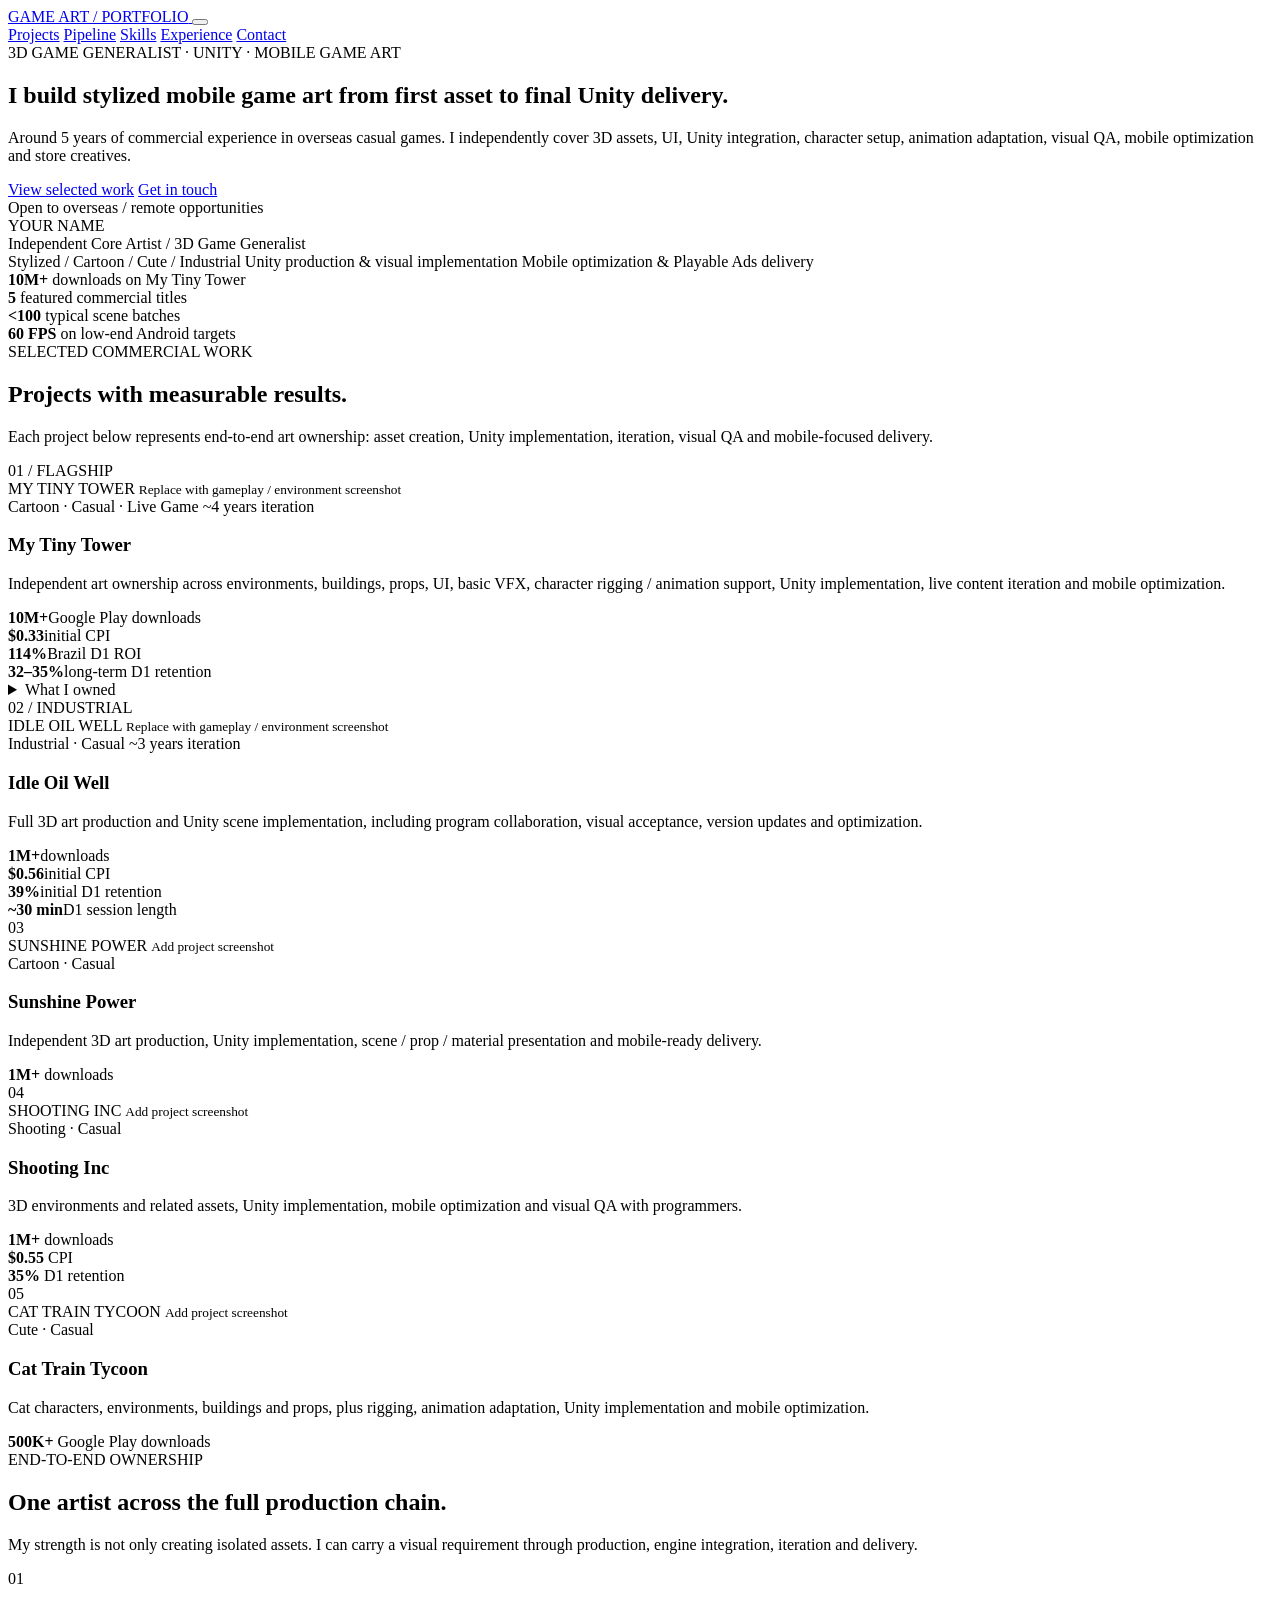
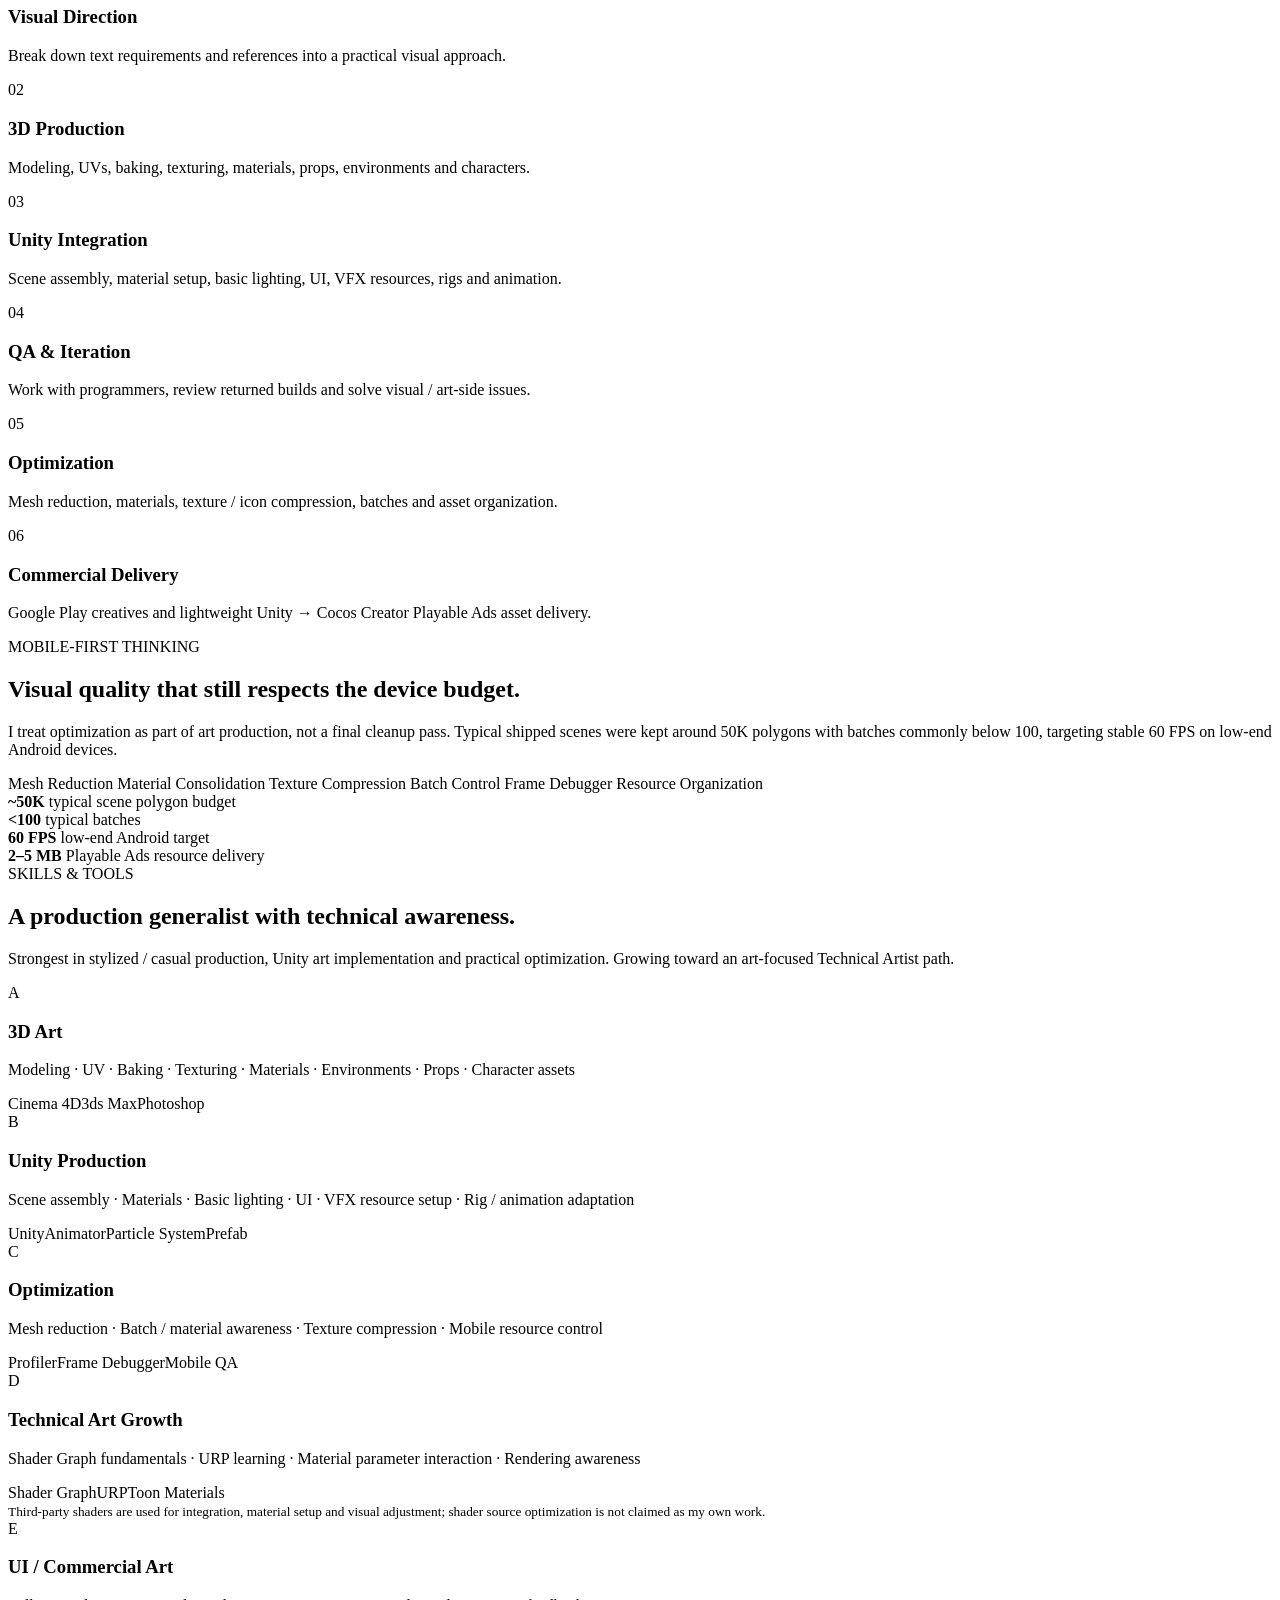
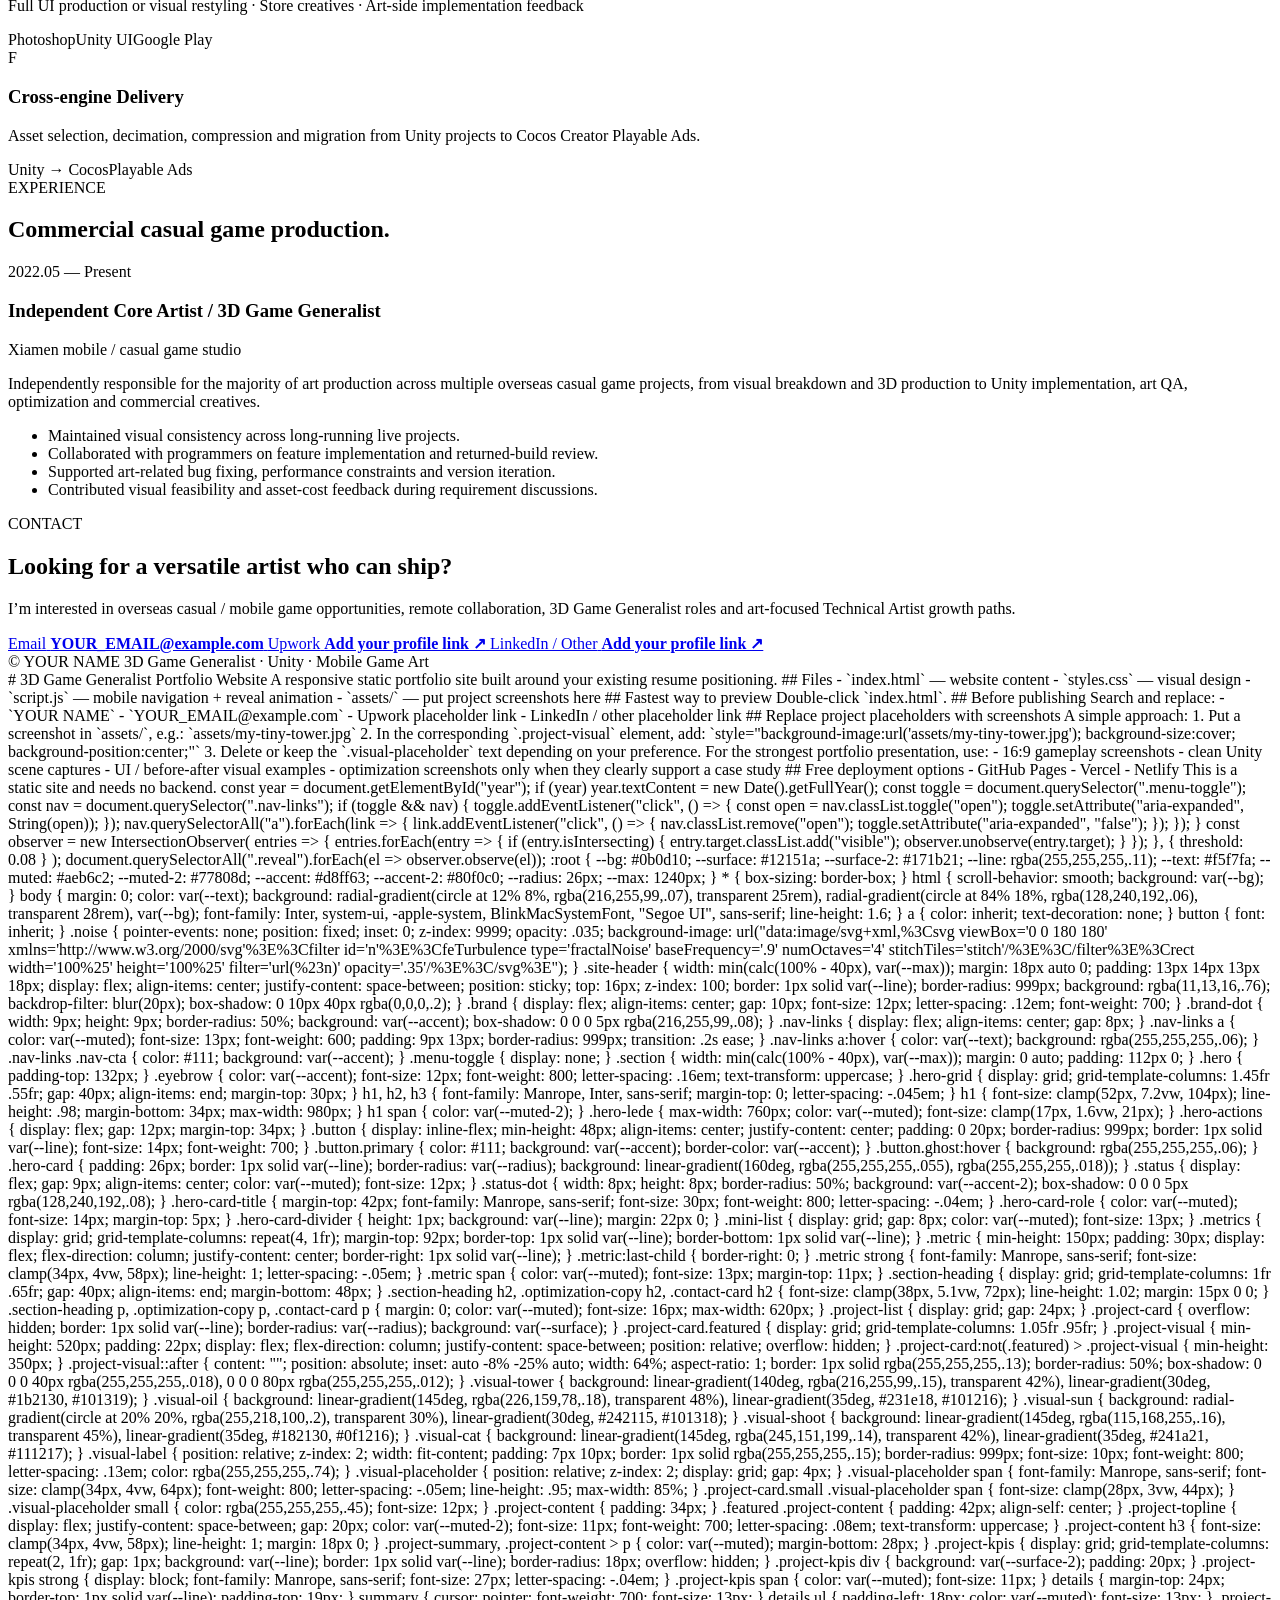
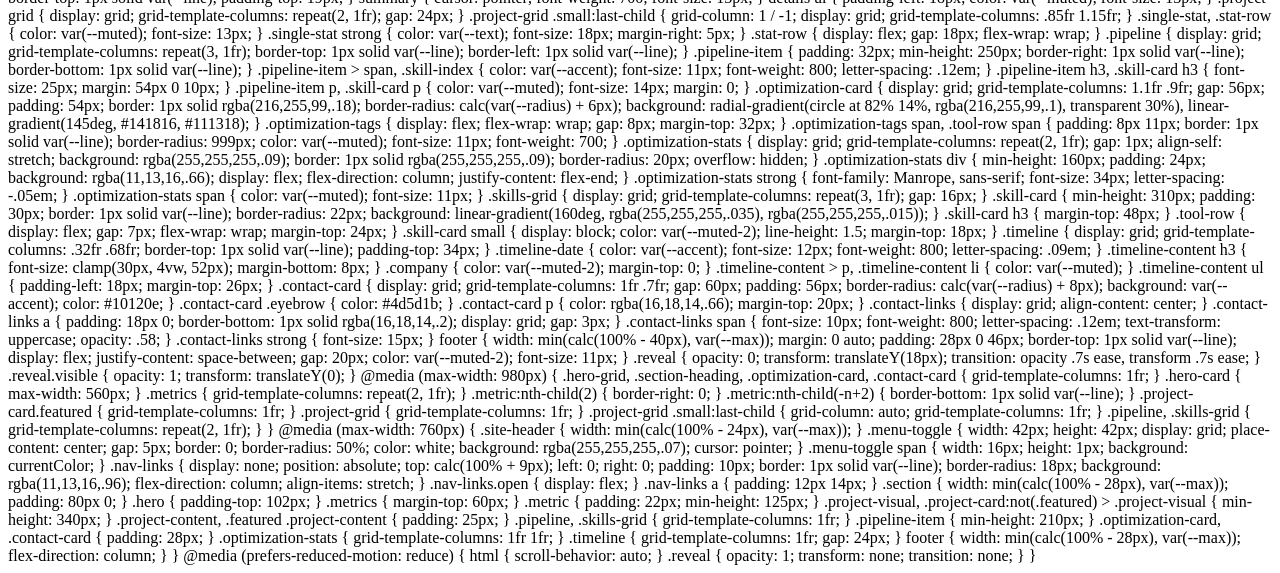
==== index.html @ 7423b7df "index.html" ====
<!DOCTYPE html>
<html lang="en">
<head>
  <meta charset="UTF-8" />
  <meta name="viewport" content="width=device-width, initial-scale=1.0" />
  <meta name="description" content="3D Game Generalist portfolio focused on stylized mobile games, Unity integration, UI, animation support and mobile optimization." />
  <title>3D Game Generalist — Portfolio</title>
  <link rel="preconnect" href="https://fonts.googleapis.com">
  <link rel="preconnect" href="https://fonts.gstatic.com" crossorigin>
  <link href="https://fonts.googleapis.com/css2?family=Inter:wght@400;500;600;700;800&family=Manrope:wght@500;600;700;800&display=swap" rel="stylesheet">
  <link rel="stylesheet" href="styles.css" />
</head>
<body>
  <!--
    QUICK EDIT CHECKLIST
    1) Replace "YOUR NAME" in the hero.
    2) Replace email / Upwork / LinkedIn links in #contact.
    3) Replace each .project-visual placeholder with your own screenshots.
    4) Add a PDF resume link if desired.
  -->

  <div class="noise"></div>

  <header class="site-header">
    <a class="brand" href="#top" aria-label="Back to top">
      <span class="brand-dot"></span>
      <span>GAME ART / PORTFOLIO</span>
    </a>

    <button class="menu-toggle" aria-label="Toggle navigation" aria-expanded="false">
      <span></span><span></span>
    </button>

    <nav class="nav-links" aria-label="Primary navigation">
      <a href="#projects">Projects</a>
      <a href="#pipeline">Pipeline</a>
      <a href="#skills">Skills</a>
      <a href="#experience">Experience</a>
      <a class="nav-cta" href="#contact">Contact</a>
    </nav>
  </header>

  <main id="top">
    <section class="hero section">
      <div class="eyebrow reveal">3D GAME GENERALIST · UNITY · MOBILE GAME ART</div>

      <div class="hero-grid">
        <div class="hero-copy">
          <h1 class="reveal">
            I build stylized mobile game art
            <span>from first asset to final Unity delivery.</span>
          </h1>

          <p class="hero-lede reveal">
            Around 5 years of commercial experience in overseas casual games.
            I independently cover 3D assets, UI, Unity integration, character setup,
            animation adaptation, visual QA, mobile optimization and store creatives.
          </p>

          <div class="hero-actions reveal">
            <a class="button primary" href="#projects">View selected work</a>
            <a class="button ghost" href="#contact">Get in touch</a>
          </div>
        </div>

        <aside class="hero-card reveal">
          <div class="status">
            <span class="status-dot"></span>
            <span>Open to overseas / remote opportunities</span>
          </div>

          <div class="hero-card-title">YOUR NAME</div>
          <div class="hero-card-role">Independent Core Artist / 3D Game Generalist</div>

          <div class="hero-card-divider"></div>

          <div class="mini-list">
            <span>Stylized / Cartoon / Cute / Industrial</span>
            <span>Unity production & visual implementation</span>
            <span>Mobile optimization & Playable Ads delivery</span>
          </div>
        </aside>
      </div>

      <div class="metrics reveal" aria-label="Career highlights">
        <div class="metric">
          <strong>10M+</strong>
          <span>downloads on My Tiny Tower</span>
        </div>
        <div class="metric">
          <strong>5</strong>
          <span>featured commercial titles</span>
        </div>
        <div class="metric">
          <strong>&lt;100</strong>
          <span>typical scene batches</span>
        </div>
        <div class="metric">
          <strong>60 FPS</strong>
          <span>on low-end Android targets</span>
        </div>
      </div>
    </section>

    <section class="section projects-section" id="projects">
      <div class="section-heading reveal">
        <div>
          <div class="eyebrow">SELECTED COMMERCIAL WORK</div>
          <h2>Projects with measurable results.</h2>
        </div>
        <p>
          Each project below represents end-to-end art ownership: asset creation,
          Unity implementation, iteration, visual QA and mobile-focused delivery.
        </p>
      </div>

      <div class="project-list">
        <article class="project-card featured reveal">
          <div class="project-visual visual-tower">
            <div class="visual-label">01 / FLAGSHIP</div>
            <div class="visual-placeholder">
              <span>MY TINY TOWER</span>
              <small>Replace with gameplay / environment screenshot</small>
            </div>
          </div>

          <div class="project-content">
            <div class="project-topline">
              <span>Cartoon · Casual · Live Game</span>
              <span>~4 years iteration</span>
            </div>
            <h3>My Tiny Tower</h3>
            <p class="project-summary">
              Independent art ownership across environments, buildings, props, UI,
              basic VFX, character rigging / animation support, Unity implementation,
              live content iteration and mobile optimization.
            </p>

            <div class="project-kpis">
              <div><strong>10M+</strong><span>Google Play downloads</span></div>
              <div><strong>$0.33</strong><span>initial CPI</span></div>
              <div><strong>114%</strong><span>Brazil D1 ROI</span></div>
              <div><strong>32–35%</strong><span>long-term D1 retention</span></div>
            </div>

            <details>
              <summary>What I owned</summary>
              <ul>
                <li>3D environment, buildings, props, materials and visual consistency.</li>
                <li>UI production / restyling, basic VFX resource setup and character rigging.</li>
                <li>Animation sourcing, adaptation and Unity-side implementation.</li>
                <li>Long-term content updates, visual QA and art-related bug fixing.</li>
                <li>Mesh reduction, material / texture optimization and resource organization.</li>
              </ul>
            </details>
          </div>
        </article>

        <article class="project-card reveal">
          <div class="project-visual visual-oil">
            <div class="visual-label">02 / INDUSTRIAL</div>
            <div class="visual-placeholder">
              <span>IDLE OIL WELL</span>
              <small>Replace with gameplay / environment screenshot</small>
            </div>
          </div>
          <div class="project-content">
            <div class="project-topline">
              <span>Industrial · Casual</span>
              <span>~3 years iteration</span>
            </div>
            <h3>Idle Oil Well</h3>
            <p class="project-summary">
              Full 3D art production and Unity scene implementation, including
              program collaboration, visual acceptance, version updates and optimization.
            </p>
            <div class="project-kpis compact">
              <div><strong>1M+</strong><span>downloads</span></div>
              <div><strong>$0.56</strong><span>initial CPI</span></div>
              <div><strong>39%</strong><span>initial D1 retention</span></div>
              <div><strong>~30 min</strong><span>D1 session length</span></div>
            </div>
          </div>
        </article>

        <div class="project-grid">
          <article class="project-card small reveal">
            <div class="project-visual visual-sun">
              <div class="visual-label">03</div>
              <div class="visual-placeholder">
                <span>SUNSHINE POWER</span>
                <small>Add project screenshot</small>
              </div>
            </div>
            <div class="project-content">
              <div class="project-topline"><span>Cartoon · Casual</span></div>
              <h3>Sunshine Power</h3>
              <p>
                Independent 3D art production, Unity implementation, scene / prop /
                material presentation and mobile-ready delivery.
              </p>
              <div class="single-stat"><strong>1M+</strong> downloads</div>
            </div>
          </article>

          <article class="project-card small reveal">
            <div class="project-visual visual-shoot">
              <div class="visual-label">04</div>
              <div class="visual-placeholder">
                <span>SHOOTING INC</span>
                <small>Add project screenshot</small>
              </div>
            </div>
            <div class="project-content">
              <div class="project-topline"><span>Shooting · Casual</span></div>
              <h3>Shooting Inc</h3>
              <p>
                3D environments and related assets, Unity implementation,
                mobile optimization and visual QA with programmers.
              </p>
              <div class="stat-row">
                <div class="single-stat"><strong>1M+</strong> downloads</div>
                <div class="single-stat"><strong>$0.55</strong> CPI</div>
                <div class="single-stat"><strong>35%</strong> D1 retention</div>
              </div>
            </div>
          </article>

          <article class="project-card small reveal">
            <div class="project-visual visual-cat">
              <div class="visual-label">05</div>
              <div class="visual-placeholder">
                <span>CAT TRAIN TYCOON</span>
                <small>Add project screenshot</small>
              </div>
            </div>
            <div class="project-content">
              <div class="project-topline"><span>Cute · Casual</span></div>
              <h3>Cat Train Tycoon</h3>
              <p>
                Cat characters, environments, buildings and props, plus rigging,
                animation adaptation, Unity implementation and mobile optimization.
              </p>
              <div class="single-stat"><strong>500K+</strong> Google Play downloads</div>
            </div>
          </article>
        </div>
      </div>
    </section>

    <section class="section" id="pipeline">
      <div class="section-heading reveal">
        <div>
          <div class="eyebrow">END-TO-END OWNERSHIP</div>
          <h2>One artist across the full production chain.</h2>
        </div>
        <p>
          My strength is not only creating isolated assets. I can carry a visual
          requirement through production, engine integration, iteration and delivery.
        </p>
      </div>

      <div class="pipeline reveal">
        <div class="pipeline-item">
          <span>01</span>
          <h3>Visual Direction</h3>
          <p>Break down text requirements and references into a practical visual approach.</p>
        </div>
        <div class="pipeline-item">
          <span>02</span>
          <h3>3D Production</h3>
          <p>Modeling, UVs, baking, texturing, materials, props, environments and characters.</p>
        </div>
        <div class="pipeline-item">
          <span>03</span>
          <h3>Unity Integration</h3>
          <p>Scene assembly, material setup, basic lighting, UI, VFX resources, rigs and animation.</p>
        </div>
        <div class="pipeline-item">
          <span>04</span>
          <h3>QA & Iteration</h3>
          <p>Work with programmers, review returned builds and solve visual / art-side issues.</p>
        </div>
        <div class="pipeline-item">
          <span>05</span>
          <h3>Optimization</h3>
          <p>Mesh reduction, materials, texture / icon compression, batches and asset organization.</p>
        </div>
        <div class="pipeline-item">
          <span>06</span>
          <h3>Commercial Delivery</h3>
          <p>Google Play creatives and lightweight Unity → Cocos Creator Playable Ads asset delivery.</p>
        </div>
      </div>
    </section>

    <section class="section optimization-section">
      <div class="optimization-card reveal">
        <div class="optimization-copy">
          <div class="eyebrow">MOBILE-FIRST THINKING</div>
          <h2>Visual quality that still respects the device budget.</h2>
          <p>
            I treat optimization as part of art production, not a final cleanup pass.
            Typical shipped scenes were kept around 50K polygons with batches commonly
            below 100, targeting stable 60 FPS on low-end Android devices.
          </p>

          <div class="optimization-tags">
            <span>Mesh Reduction</span>
            <span>Material Consolidation</span>
            <span>Texture Compression</span>
            <span>Batch Control</span>
            <span>Frame Debugger</span>
            <span>Resource Organization</span>
          </div>
        </div>

        <div class="optimization-stats">
          <div>
            <strong>~50K</strong>
            <span>typical scene polygon budget</span>
          </div>
          <div>
            <strong>&lt;100</strong>
            <span>typical batches</span>
          </div>
          <div>
            <strong>60 FPS</strong>
            <span>low-end Android target</span>
          </div>
          <div>
            <strong>2–5 MB</strong>
            <span>Playable Ads resource delivery</span>
          </div>
        </div>
      </div>
    </section>

    <section class="section" id="skills">
      <div class="section-heading reveal">
        <div>
          <div class="eyebrow">SKILLS & TOOLS</div>
          <h2>A production generalist with technical awareness.</h2>
        </div>
        <p>
          Strongest in stylized / casual production, Unity art implementation and
          practical optimization. Growing toward an art-focused Technical Artist path.
        </p>
      </div>

      <div class="skills-grid">
        <div class="skill-card reveal">
          <span class="skill-index">A</span>
          <h3>3D Art</h3>
          <p>Modeling · UV · Baking · Texturing · Materials · Environments · Props · Character assets</p>
          <div class="tool-row"><span>Cinema 4D</span><span>3ds Max</span><span>Photoshop</span></div>
        </div>

        <div class="skill-card reveal">
          <span class="skill-index">B</span>
          <h3>Unity Production</h3>
          <p>Scene assembly · Materials · Basic lighting · UI · VFX resource setup · Rig / animation adaptation</p>
          <div class="tool-row"><span>Unity</span><span>Animator</span><span>Particle System</span><span>Prefab</span></div>
        </div>

        <div class="skill-card reveal">
          <span class="skill-index">C</span>
          <h3>Optimization</h3>
          <p>Mesh reduction · Batch / material awareness · Texture compression · Mobile resource control</p>
          <div class="tool-row"><span>Profiler</span><span>Frame Debugger</span><span>Mobile QA</span></div>
        </div>

        <div class="skill-card reveal">
          <span class="skill-index">D</span>
          <h3>Technical Art Growth</h3>
          <p>Shader Graph fundamentals · URP learning · Material parameter interaction · Rendering awareness</p>
          <div class="tool-row"><span>Shader Graph</span><span>URP</span><span>Toon Materials</span></div>
          <small>
            Third-party shaders are used for integration, material setup and visual adjustment;
            shader source optimization is not claimed as my own work.
          </small>
        </div>

        <div class="skill-card reveal">
          <span class="skill-index">E</span>
          <h3>UI / Commercial Art</h3>
          <p>Full UI production or visual restyling · Store creatives · Art-side implementation feedback</p>
          <div class="tool-row"><span>Photoshop</span><span>Unity UI</span><span>Google Play</span></div>
        </div>

        <div class="skill-card reveal">
          <span class="skill-index">F</span>
          <h3>Cross-engine Delivery</h3>
          <p>Asset selection, decimation, compression and migration from Unity projects to Cocos Creator Playable Ads.</p>
          <div class="tool-row"><span>Unity → Cocos</span><span>Playable Ads</span></div>
        </div>
      </div>
    </section>

    <section class="section experience-section" id="experience">
      <div class="section-heading reveal">
        <div>
          <div class="eyebrow">EXPERIENCE</div>
          <h2>Commercial casual game production.</h2>
        </div>
      </div>

      <div class="timeline reveal">
        <div class="timeline-date">2022.05 — Present</div>
        <div class="timeline-content">
          <h3>Independent Core Artist / 3D Game Generalist</h3>
          <p class="company">Xiamen mobile / casual game studio</p>
          <p>
            Independently responsible for the majority of art production across multiple
            overseas casual game projects, from visual breakdown and 3D production to
            Unity implementation, art QA, optimization and commercial creatives.
          </p>
          <ul>
            <li>Maintained visual consistency across long-running live projects.</li>
            <li>Collaborated with programmers on feature implementation and returned-build review.</li>
            <li>Supported art-related bug fixing, performance constraints and version iteration.</li>
            <li>Contributed visual feasibility and asset-cost feedback during requirement discussions.</li>
          </ul>
        </div>
      </div>
    </section>

    <section class="section contact-section" id="contact">
      <div class="contact-card reveal">
        <div>
          <div class="eyebrow">CONTACT</div>
          <h2>Looking for a versatile artist who can ship?</h2>
          <p>
            I’m interested in overseas casual / mobile game opportunities, remote collaboration,
            3D Game Generalist roles and art-focused Technical Artist growth paths.
          </p>
        </div>

        <div class="contact-links">
          <a href="mailto:YOUR_EMAIL@example.com">
            <span>Email</span>
            <strong>YOUR_EMAIL@example.com</strong>
          </a>
          <a href="#" onclick="return false;">
            <span>Upwork</span>
            <strong>Add your profile link ↗</strong>
          </a>
          <a href="#" onclick="return false;">
            <span>LinkedIn / Other</span>
            <strong>Add your profile link ↗</strong>
          </a>
        </div>
      </div>
    </section>
  </main>

  <footer>
    <span>© <span id="year"></span> YOUR NAME</span>
    <span>3D Game Generalist · Unity · Mobile Game Art</span>
  </footer>

  <script src="script.js"></script>
</body>
</html>

# 3D Game Generalist Portfolio Website

A responsive static portfolio site built around your existing resume positioning.

## Files
- `index.html` — website content
- `styles.css` — visual design
- `script.js` — mobile navigation + reveal animation
- `assets/` — put project screenshots here

## Fastest way to preview
Double-click `index.html`.

## Before publishing
Search and replace:
- `YOUR NAME`
- `YOUR_EMAIL@example.com`
- Upwork placeholder link
- LinkedIn / other placeholder link

## Replace project placeholders with screenshots
A simple approach:

1. Put a screenshot in `assets/`, e.g.:
   `assets/my-tiny-tower.jpg`

2. In the corresponding `.project-visual` element, add:
   `style="background-image:url('assets/my-tiny-tower.jpg'); background-size:cover; background-position:center;"`

3. Delete or keep the `.visual-placeholder` text depending on your preference.

For the strongest portfolio presentation, use:
- 16:9 gameplay screenshots
- clean Unity scene captures
- UI / before-after visual examples
- optimization screenshots only when they clearly support a case study

## Free deployment options
- GitHub Pages
- Vercel
- Netlify

This is a static site and needs no backend.

const year = document.getElementById("year");
if (year) year.textContent = new Date().getFullYear();

const toggle = document.querySelector(".menu-toggle");
const nav = document.querySelector(".nav-links");

if (toggle && nav) {
  toggle.addEventListener("click", () => {
    const open = nav.classList.toggle("open");
    toggle.setAttribute("aria-expanded", String(open));
  });

  nav.querySelectorAll("a").forEach(link => {
    link.addEventListener("click", () => {
      nav.classList.remove("open");
      toggle.setAttribute("aria-expanded", "false");
    });
  });
}

const observer = new IntersectionObserver(
  entries => {
    entries.forEach(entry => {
      if (entry.isIntersecting) {
        entry.target.classList.add("visible");
        observer.unobserve(entry.target);
      }
    });
  },
  { threshold: 0.08 }
);

document.querySelectorAll(".reveal").forEach(el => observer.observe(el));

:root {
  --bg: #0b0d10;
  --surface: #12151a;
  --surface-2: #171b21;
  --line: rgba(255,255,255,.11);
  --text: #f5f7fa;
  --muted: #aeb6c2;
  --muted-2: #77808d;
  --accent: #d8ff63;
  --accent-2: #80f0c0;
  --radius: 26px;
  --max: 1240px;
}

* { box-sizing: border-box; }

html {
  scroll-behavior: smooth;
  background: var(--bg);
}

body {
  margin: 0;
  color: var(--text);
  background:
    radial-gradient(circle at 12% 8%, rgba(216,255,99,.07), transparent 25rem),
    radial-gradient(circle at 84% 18%, rgba(128,240,192,.06), transparent 28rem),
    var(--bg);
  font-family: Inter, system-ui, -apple-system, BlinkMacSystemFont, "Segoe UI", sans-serif;
  line-height: 1.6;
}

a { color: inherit; text-decoration: none; }
button { font: inherit; }

.noise {
  pointer-events: none;
  position: fixed;
  inset: 0;
  z-index: 9999;
  opacity: .035;
  background-image: url("data:image/svg+xml,%3Csvg viewBox='0 0 180 180' xmlns='http://www.w3.org/2000/svg'%3E%3Cfilter id='n'%3E%3CfeTurbulence type='fractalNoise' baseFrequency='.9' numOctaves='4' stitchTiles='stitch'/%3E%3C/filter%3E%3Crect width='100%25' height='100%25' filter='url(%23n)' opacity='.35'/%3E%3C/svg%3E");
}

.site-header {
  width: min(calc(100% - 40px), var(--max));
  margin: 18px auto 0;
  padding: 13px 14px 13px 18px;
  display: flex;
  align-items: center;
  justify-content: space-between;
  position: sticky;
  top: 16px;
  z-index: 100;
  border: 1px solid var(--line);
  border-radius: 999px;
  background: rgba(11,13,16,.76);
  backdrop-filter: blur(20px);
  box-shadow: 0 10px 40px rgba(0,0,0,.2);
}

.brand {
  display: flex;
  align-items: center;
  gap: 10px;
  font-size: 12px;
  letter-spacing: .12em;
  font-weight: 700;
}

.brand-dot {
  width: 9px;
  height: 9px;
  border-radius: 50%;
  background: var(--accent);
  box-shadow: 0 0 0 5px rgba(216,255,99,.08);
}

.nav-links {
  display: flex;
  align-items: center;
  gap: 8px;
}

.nav-links a {
  color: var(--muted);
  font-size: 13px;
  font-weight: 600;
  padding: 9px 13px;
  border-radius: 999px;
  transition: .2s ease;
}

.nav-links a:hover {
  color: var(--text);
  background: rgba(255,255,255,.06);
}

.nav-links .nav-cta {
  color: #111;
  background: var(--accent);
}

.menu-toggle { display: none; }

.section {
  width: min(calc(100% - 40px), var(--max));
  margin: 0 auto;
  padding: 112px 0;
}

.hero {
  padding-top: 132px;
}

.eyebrow {
  color: var(--accent);
  font-size: 12px;
  font-weight: 800;
  letter-spacing: .16em;
  text-transform: uppercase;
}

.hero-grid {
  display: grid;
  grid-template-columns: 1.45fr .55fr;
  gap: 40px;
  align-items: end;
  margin-top: 30px;
}

h1, h2, h3 {
  font-family: Manrope, Inter, sans-serif;
  margin-top: 0;
  letter-spacing: -.045em;
}

h1 {
  font-size: clamp(52px, 7.2vw, 104px);
  line-height: .98;
  margin-bottom: 34px;
  max-width: 980px;
}

h1 span {
  color: var(--muted-2);
}

.hero-lede {
  max-width: 760px;
  color: var(--muted);
  font-size: clamp(17px, 1.6vw, 21px);
}

.hero-actions {
  display: flex;
  gap: 12px;
  margin-top: 34px;
}

.button {
  display: inline-flex;
  min-height: 48px;
  align-items: center;
  justify-content: center;
  padding: 0 20px;
  border-radius: 999px;
  border: 1px solid var(--line);
  font-size: 14px;
  font-weight: 700;
}

.button.primary {
  color: #111;
  background: var(--accent);
  border-color: var(--accent);
}

.button.ghost:hover {
  background: rgba(255,255,255,.06);
}

.hero-card {
  padding: 26px;
  border: 1px solid var(--line);
  border-radius: var(--radius);
  background: linear-gradient(160deg, rgba(255,255,255,.055), rgba(255,255,255,.018));
}

.status {
  display: flex;
  gap: 9px;
  align-items: center;
  color: var(--muted);
  font-size: 12px;
}

.status-dot {
  width: 8px;
  height: 8px;
  border-radius: 50%;
  background: var(--accent-2);
  box-shadow: 0 0 0 5px rgba(128,240,192,.08);
}

.hero-card-title {
  margin-top: 42px;
  font-family: Manrope, sans-serif;
  font-size: 30px;
  font-weight: 800;
  letter-spacing: -.04em;
}

.hero-card-role {
  color: var(--muted);
  font-size: 14px;
  margin-top: 5px;
}

.hero-card-divider {
  height: 1px;
  background: var(--line);
  margin: 22px 0;
}

.mini-list {
  display: grid;
  gap: 8px;
  color: var(--muted);
  font-size: 13px;
}

.metrics {
  display: grid;
  grid-template-columns: repeat(4, 1fr);
  margin-top: 92px;
  border-top: 1px solid var(--line);
  border-bottom: 1px solid var(--line);
}

.metric {
  min-height: 150px;
  padding: 30px;
  display: flex;
  flex-direction: column;
  justify-content: center;
  border-right: 1px solid var(--line);
}

.metric:last-child { border-right: 0; }

.metric strong {
  font-family: Manrope, sans-serif;
  font-size: clamp(34px, 4vw, 58px);
  line-height: 1;
  letter-spacing: -.05em;
}

.metric span {
  color: var(--muted);
  font-size: 13px;
  margin-top: 11px;
}

.section-heading {
  display: grid;
  grid-template-columns: 1fr .65fr;
  gap: 40px;
  align-items: end;
  margin-bottom: 48px;
}

.section-heading h2,
.optimization-copy h2,
.contact-card h2 {
  font-size: clamp(38px, 5.1vw, 72px);
  line-height: 1.02;
  margin: 15px 0 0;
}

.section-heading p,
.optimization-copy p,
.contact-card p {
  margin: 0;
  color: var(--muted);
  font-size: 16px;
  max-width: 620px;
}

.project-list {
  display: grid;
  gap: 24px;
}

.project-card {
  overflow: hidden;
  border: 1px solid var(--line);
  border-radius: var(--radius);
  background: var(--surface);
}

.project-card.featured {
  display: grid;
  grid-template-columns: 1.05fr .95fr;
}

.project-visual {
  min-height: 520px;
  padding: 22px;
  display: flex;
  flex-direction: column;
  justify-content: space-between;
  position: relative;
  overflow: hidden;
}

.project-card:not(.featured) > .project-visual {
  min-height: 350px;
}

.project-visual::after {
  content: "";
  position: absolute;
  inset: auto -8% -25% auto;
  width: 64%;
  aspect-ratio: 1;
  border: 1px solid rgba(255,255,255,.13);
  border-radius: 50%;
  box-shadow:
    0 0 0 40px rgba(255,255,255,.018),
    0 0 0 80px rgba(255,255,255,.012);
}

.visual-tower {
  background:
    linear-gradient(140deg, rgba(216,255,99,.15), transparent 42%),
    linear-gradient(30deg, #1b2130, #101319);
}
.visual-oil {
  background:
    linear-gradient(145deg, rgba(226,159,78,.18), transparent 48%),
    linear-gradient(35deg, #231e18, #101216);
}
.visual-sun {
  background:
    radial-gradient(circle at 20% 20%, rgba(255,218,100,.2), transparent 30%),
    linear-gradient(30deg, #242115, #101318);
}
.visual-shoot {
  background:
    linear-gradient(145deg, rgba(115,168,255,.16), transparent 45%),
    linear-gradient(35deg, #182130, #0f1216);
}
.visual-cat {
  background:
    linear-gradient(145deg, rgba(245,151,199,.14), transparent 42%),
    linear-gradient(35deg, #241a21, #111217);
}

.visual-label {
  position: relative;
  z-index: 2;
  width: fit-content;
  padding: 7px 10px;
  border: 1px solid rgba(255,255,255,.15);
  border-radius: 999px;
  font-size: 10px;
  font-weight: 800;
  letter-spacing: .13em;
  color: rgba(255,255,255,.74);
}

.visual-placeholder {
  position: relative;
  z-index: 2;
  display: grid;
  gap: 4px;
}

.visual-placeholder span {
  font-family: Manrope, sans-serif;
  font-size: clamp(34px, 4vw, 64px);
  font-weight: 800;
  letter-spacing: -.05em;
  line-height: .95;
  max-width: 85%;
}

.project-card.small .visual-placeholder span {
  font-size: clamp(28px, 3vw, 44px);
}

.visual-placeholder small {
  color: rgba(255,255,255,.45);
  font-size: 12px;
}

.project-content {
  padding: 34px;
}

.featured .project-content {
  padding: 42px;
  align-self: center;
}

.project-topline {
  display: flex;
  justify-content: space-between;
  gap: 20px;
  color: var(--muted-2);
  font-size: 11px;
  font-weight: 700;
  letter-spacing: .08em;
  text-transform: uppercase;
}

.project-content h3 {
  font-size: clamp(34px, 4vw, 58px);
  line-height: 1;
  margin: 18px 0;
}

.project-summary,
.project-content > p {
  color: var(--muted);
  margin-bottom: 28px;
}

.project-kpis {
  display: grid;
  grid-template-columns: repeat(2, 1fr);
  gap: 1px;
  background: var(--line);
  border: 1px solid var(--line);
  border-radius: 18px;
  overflow: hidden;
}

.project-kpis div {
  background: var(--surface-2);
  padding: 20px;
}

.project-kpis strong {
  display: block;
  font-family: Manrope, sans-serif;
  font-size: 27px;
  letter-spacing: -.04em;
}

.project-kpis span {
  color: var(--muted);
  font-size: 11px;
}

details {
  margin-top: 24px;
  border-top: 1px solid var(--line);
  padding-top: 19px;
}

summary {
  cursor: pointer;
  font-weight: 700;
  font-size: 13px;
}

details ul {
  padding-left: 18px;
  color: var(--muted);
  font-size: 13px;
}

.project-grid {
  display: grid;
  grid-template-columns: repeat(2, 1fr);
  gap: 24px;
}

.project-grid .small:last-child {
  grid-column: 1 / -1;
  display: grid;
  grid-template-columns: .85fr 1.15fr;
}

.single-stat,
.stat-row {
  color: var(--muted);
  font-size: 13px;
}

.single-stat strong {
  color: var(--text);
  font-size: 18px;
  margin-right: 5px;
}

.stat-row {
  display: flex;
  gap: 18px;
  flex-wrap: wrap;
}

.pipeline {
  display: grid;
  grid-template-columns: repeat(3, 1fr);
  border-top: 1px solid var(--line);
  border-left: 1px solid var(--line);
}

.pipeline-item {
  padding: 32px;
  min-height: 250px;
  border-right: 1px solid var(--line);
  border-bottom: 1px solid var(--line);
}

.pipeline-item > span,
.skill-index {
  color: var(--accent);
  font-size: 11px;
  font-weight: 800;
  letter-spacing: .12em;
}

.pipeline-item h3,
.skill-card h3 {
  font-size: 25px;
  margin: 54px 0 10px;
}

.pipeline-item p,
.skill-card p {
  color: var(--muted);
  font-size: 14px;
  margin: 0;
}

.optimization-card {
  display: grid;
  grid-template-columns: 1.1fr .9fr;
  gap: 56px;
  padding: 54px;
  border: 1px solid rgba(216,255,99,.18);
  border-radius: calc(var(--radius) + 6px);
  background:
    radial-gradient(circle at 82% 14%, rgba(216,255,99,.1), transparent 30%),
    linear-gradient(145deg, #141816, #111318);
}

.optimization-tags {
  display: flex;
  flex-wrap: wrap;
  gap: 8px;
  margin-top: 32px;
}

.optimization-tags span,
.tool-row span {
  padding: 8px 11px;
  border: 1px solid var(--line);
  border-radius: 999px;
  color: var(--muted);
  font-size: 11px;
  font-weight: 700;
}

.optimization-stats {
  display: grid;
  grid-template-columns: repeat(2, 1fr);
  gap: 1px;
  align-self: stretch;
  background: rgba(255,255,255,.09);
  border: 1px solid rgba(255,255,255,.09);
  border-radius: 20px;
  overflow: hidden;
}

.optimization-stats div {
  min-height: 160px;
  padding: 24px;
  background: rgba(11,13,16,.66);
  display: flex;
  flex-direction: column;
  justify-content: flex-end;
}

.optimization-stats strong {
  font-family: Manrope, sans-serif;
  font-size: 34px;
  letter-spacing: -.05em;
}

.optimization-stats span {
  color: var(--muted);
  font-size: 11px;
}

.skills-grid {
  display: grid;
  grid-template-columns: repeat(3, 1fr);
  gap: 16px;
}

.skill-card {
  min-height: 310px;
  padding: 30px;
  border: 1px solid var(--line);
  border-radius: 22px;
  background: linear-gradient(160deg, rgba(255,255,255,.035), rgba(255,255,255,.015));
}

.skill-card h3 {
  margin-top: 48px;
}

.tool-row {
  display: flex;
  gap: 7px;
  flex-wrap: wrap;
  margin-top: 24px;
}

.skill-card small {
  display: block;
  color: var(--muted-2);
  line-height: 1.5;
  margin-top: 18px;
}

.timeline {
  display: grid;
  grid-template-columns: .32fr .68fr;
  border-top: 1px solid var(--line);
  padding-top: 34px;
}

.timeline-date {
  color: var(--accent);
  font-size: 12px;
  font-weight: 800;
  letter-spacing: .09em;
}

.timeline-content h3 {
  font-size: clamp(30px, 4vw, 52px);
  margin-bottom: 8px;
}

.company {
  color: var(--muted-2);
  margin-top: 0;
}

.timeline-content > p,
.timeline-content li {
  color: var(--muted);
}

.timeline-content ul {
  padding-left: 18px;
  margin-top: 26px;
}

.contact-card {
  display: grid;
  grid-template-columns: 1fr .7fr;
  gap: 60px;
  padding: 56px;
  border-radius: calc(var(--radius) + 8px);
  background: var(--accent);
  color: #10120e;
}

.contact-card .eyebrow {
  color: #4d5d1b;
}

.contact-card p {
  color: rgba(16,18,14,.66);
  margin-top: 20px;
}

.contact-links {
  display: grid;
  align-content: center;
}

.contact-links a {
  padding: 18px 0;
  border-bottom: 1px solid rgba(16,18,14,.2);
  display: grid;
  gap: 3px;
}

.contact-links span {
  font-size: 10px;
  font-weight: 800;
  letter-spacing: .12em;
  text-transform: uppercase;
  opacity: .58;
}

.contact-links strong {
  font-size: 15px;
}

footer {
  width: min(calc(100% - 40px), var(--max));
  margin: 0 auto;
  padding: 28px 0 46px;
  border-top: 1px solid var(--line);
  display: flex;
  justify-content: space-between;
  gap: 20px;
  color: var(--muted-2);
  font-size: 11px;
}

.reveal {
  opacity: 0;
  transform: translateY(18px);
  transition: opacity .7s ease, transform .7s ease;
}

.reveal.visible {
  opacity: 1;
  transform: translateY(0);
}

@media (max-width: 980px) {
  .hero-grid,
  .section-heading,
  .optimization-card,
  .contact-card {
    grid-template-columns: 1fr;
  }

  .hero-card { max-width: 560px; }
  .metrics { grid-template-columns: repeat(2, 1fr); }
  .metric:nth-child(2) { border-right: 0; }
  .metric:nth-child(-n+2) { border-bottom: 1px solid var(--line); }

  .project-card.featured {
    grid-template-columns: 1fr;
  }

  .project-grid {
    grid-template-columns: 1fr;
  }

  .project-grid .small:last-child {
    grid-column: auto;
    grid-template-columns: 1fr;
  }

  .pipeline,
  .skills-grid {
    grid-template-columns: repeat(2, 1fr);
  }
}

@media (max-width: 760px) {
  .site-header {
    width: min(calc(100% - 24px), var(--max));
  }

  .menu-toggle {
    width: 42px;
    height: 42px;
    display: grid;
    place-content: center;
    gap: 5px;
    border: 0;
    border-radius: 50%;
    color: white;
    background: rgba(255,255,255,.07);
    cursor: pointer;
  }

  .menu-toggle span {
    width: 16px;
    height: 1px;
    background: currentColor;
  }

  .nav-links {
    display: none;
    position: absolute;
    top: calc(100% + 9px);
    left: 0;
    right: 0;
    padding: 10px;
    border: 1px solid var(--line);
    border-radius: 18px;
    background: rgba(11,13,16,.96);
    flex-direction: column;
    align-items: stretch;
  }

  .nav-links.open { display: flex; }

  .nav-links a {
    padding: 12px 14px;
  }

  .section {
    width: min(calc(100% - 28px), var(--max));
    padding: 80px 0;
  }

  .hero { padding-top: 102px; }
  .metrics { margin-top: 60px; }
  .metric { padding: 22px; min-height: 125px; }

  .project-visual,
  .project-card:not(.featured) > .project-visual {
    min-height: 340px;
  }

  .project-content,
  .featured .project-content {
    padding: 25px;
  }

  .pipeline,
  .skills-grid {
    grid-template-columns: 1fr;
  }

  .pipeline-item {
    min-height: 210px;
  }

  .optimization-card,
  .contact-card {
    padding: 28px;
  }

  .optimization-stats {
    grid-template-columns: 1fr 1fr;
  }

  .timeline {
    grid-template-columns: 1fr;
    gap: 24px;
  }

  footer {
    width: min(calc(100% - 28px), var(--max));
    flex-direction: column;
  }
}

@media (prefers-reduced-motion: reduce) {
  html { scroll-behavior: auto; }
  .reveal {
    opacity: 1;
    transform: none;
    transition: none;
  }
}
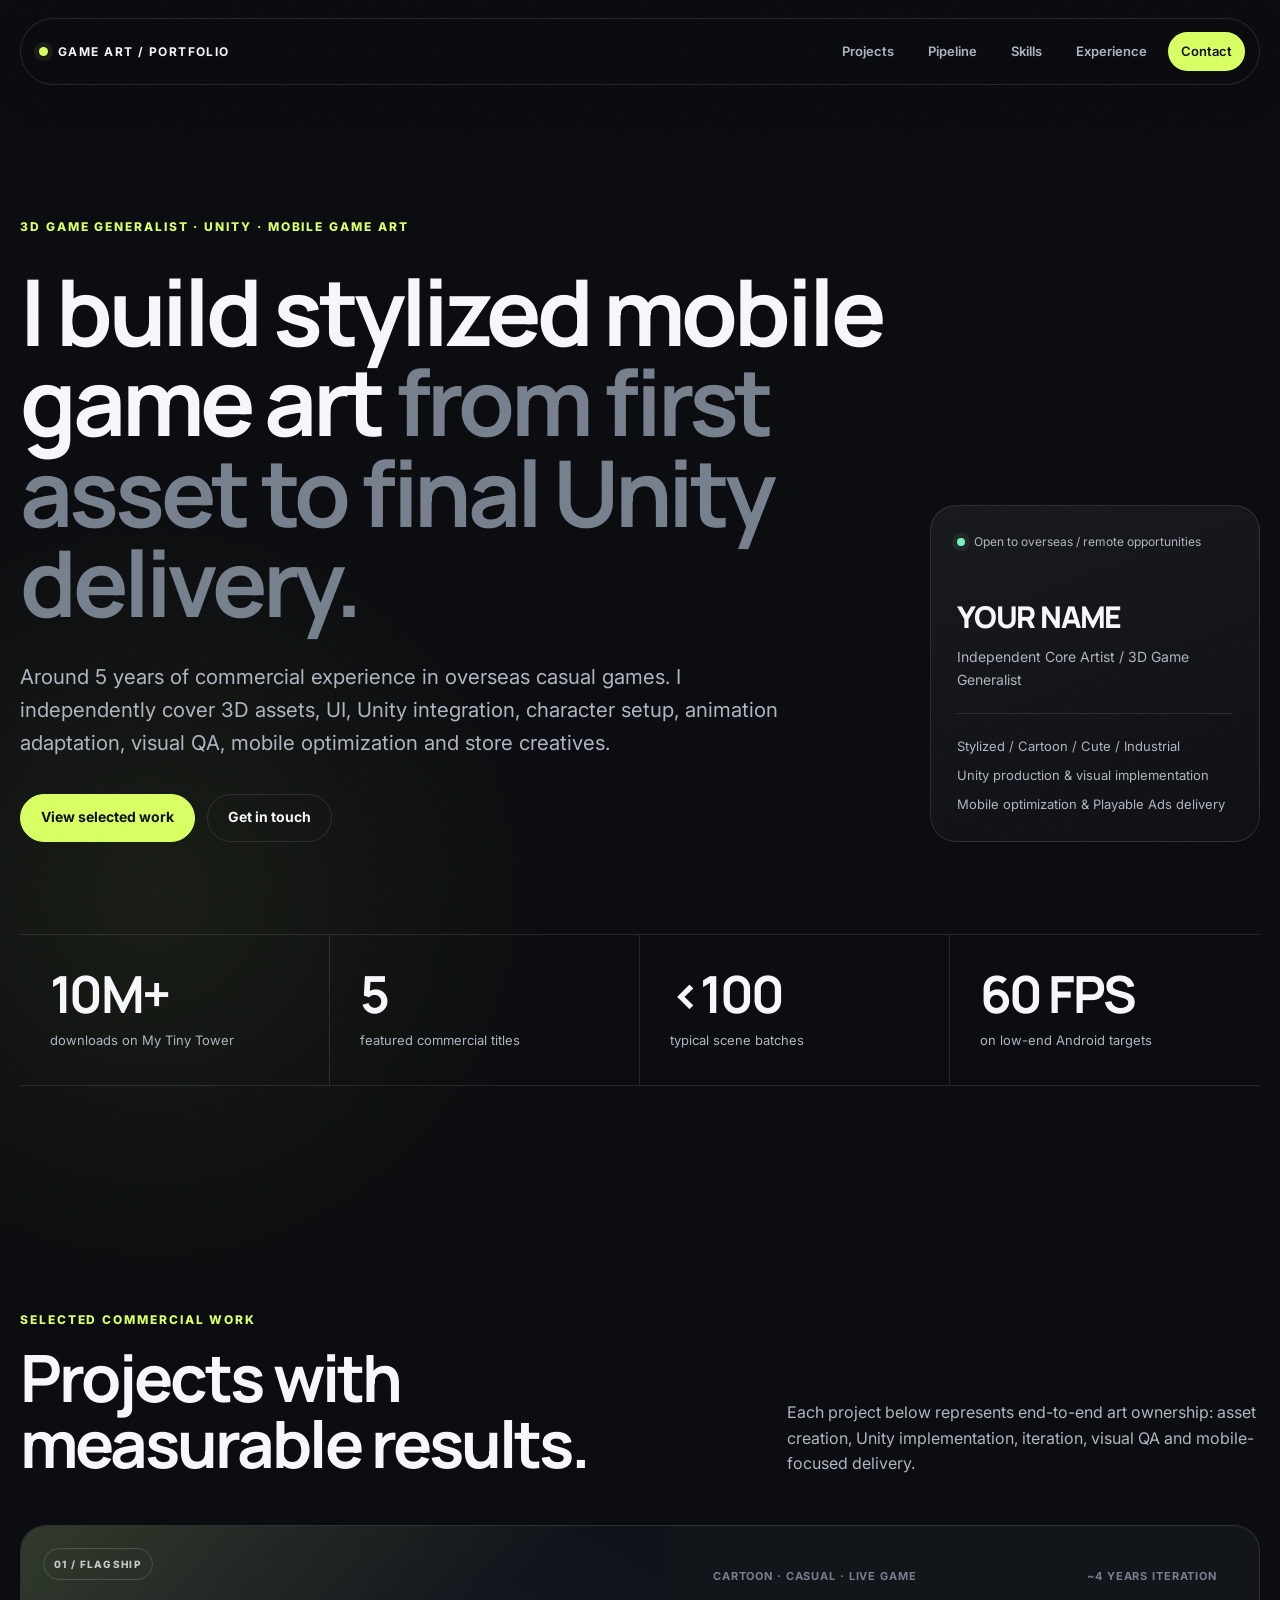
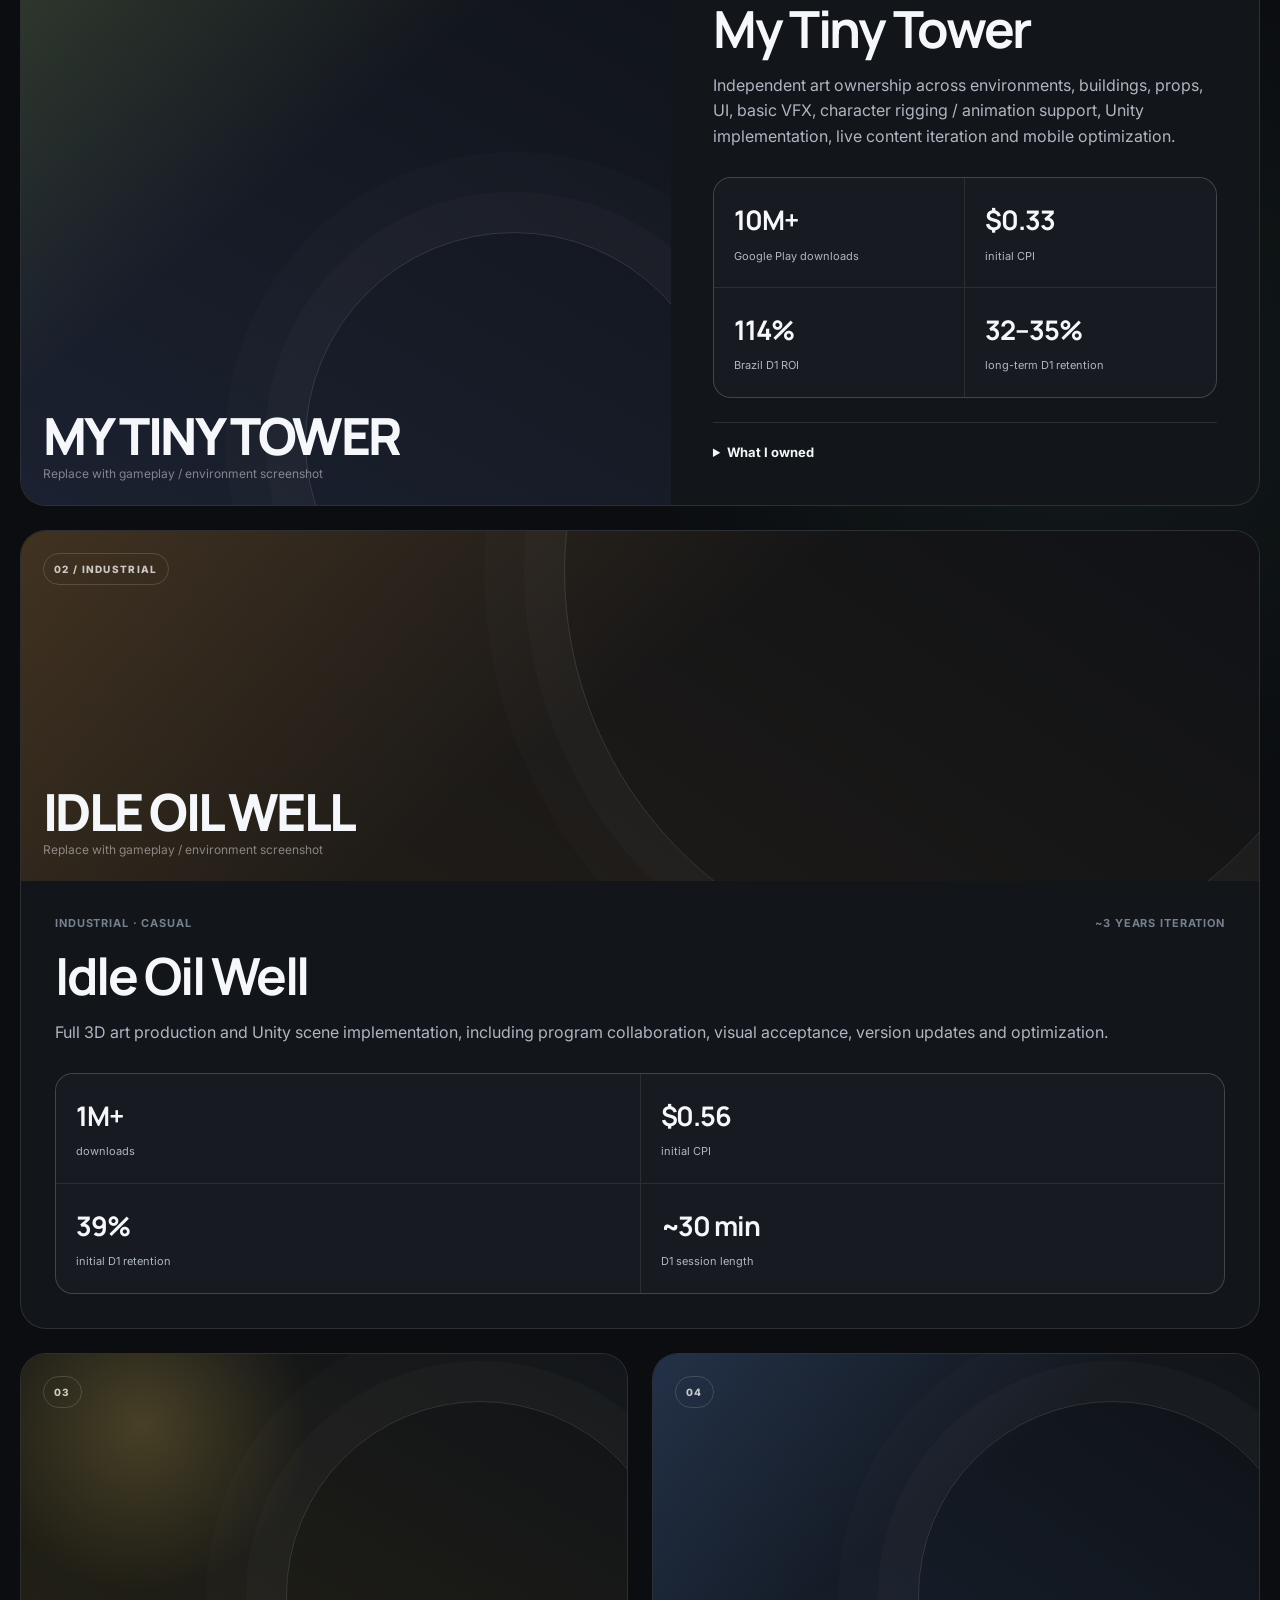
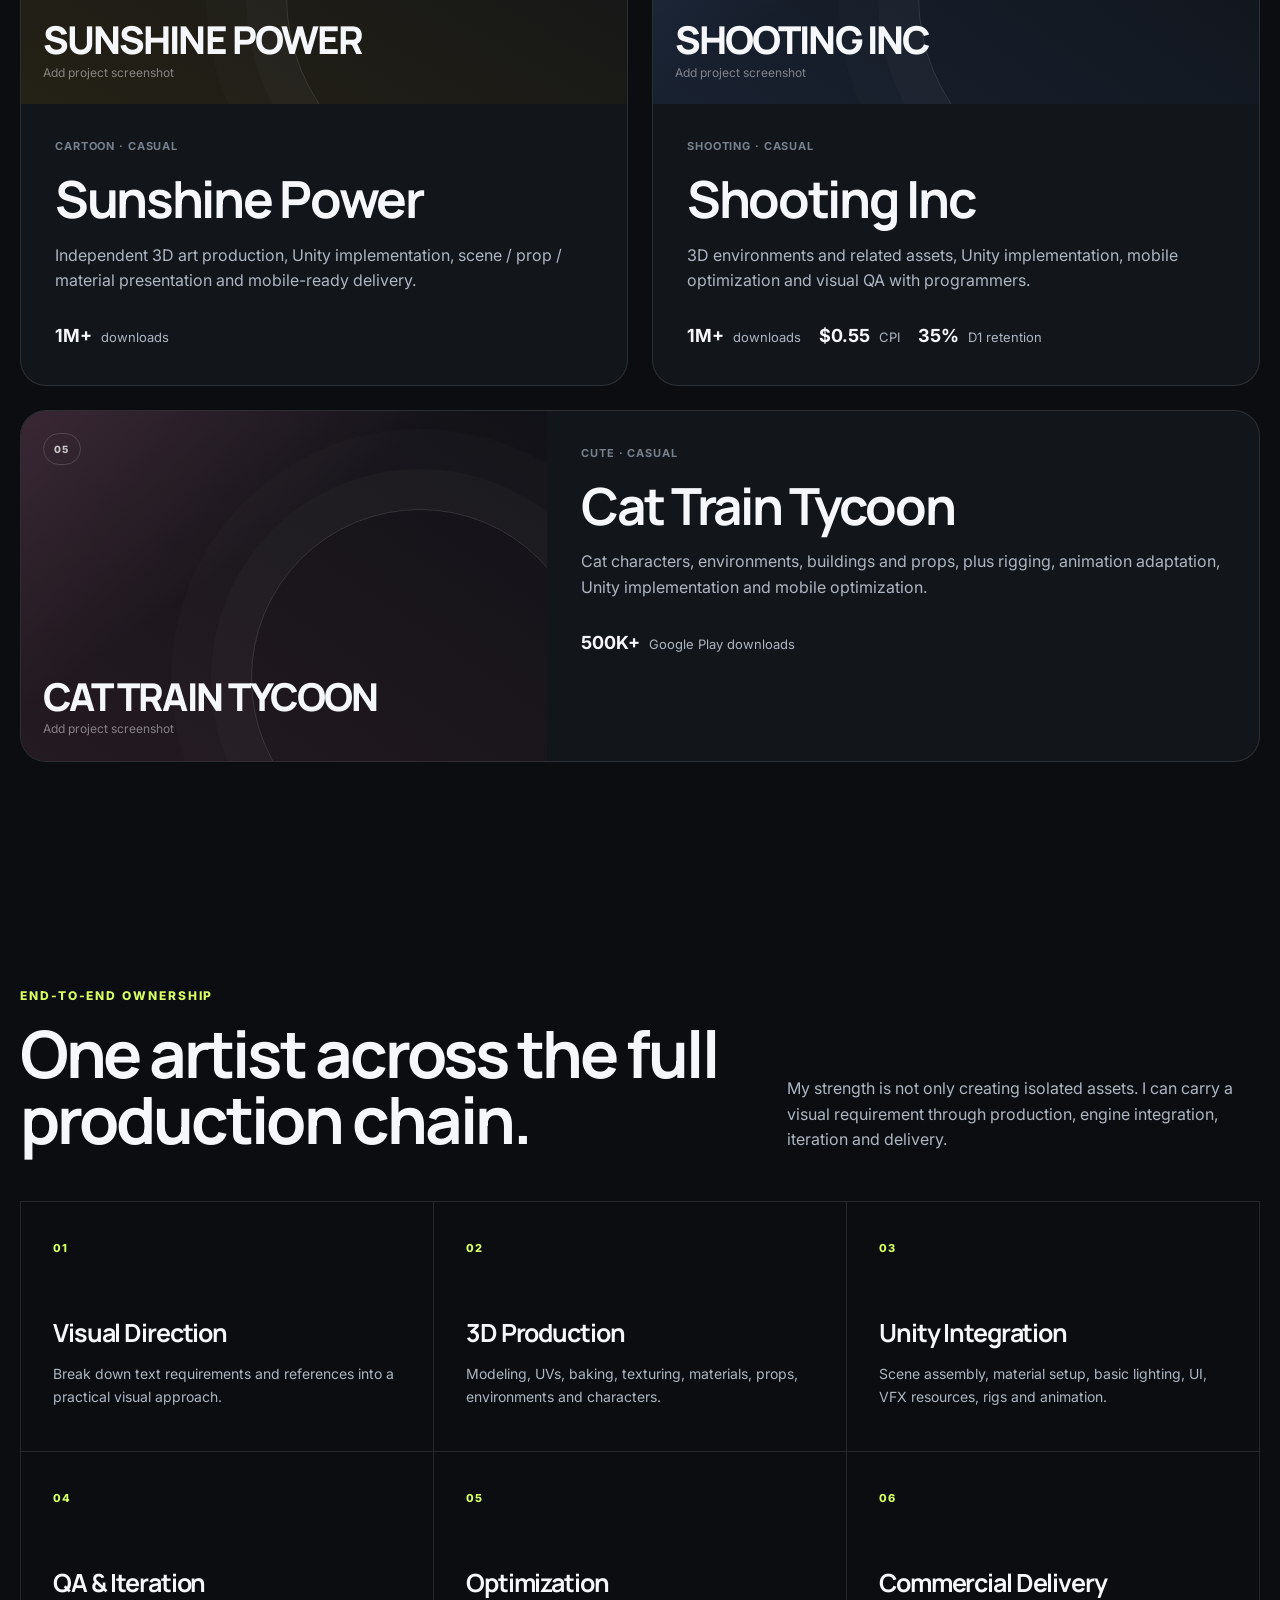
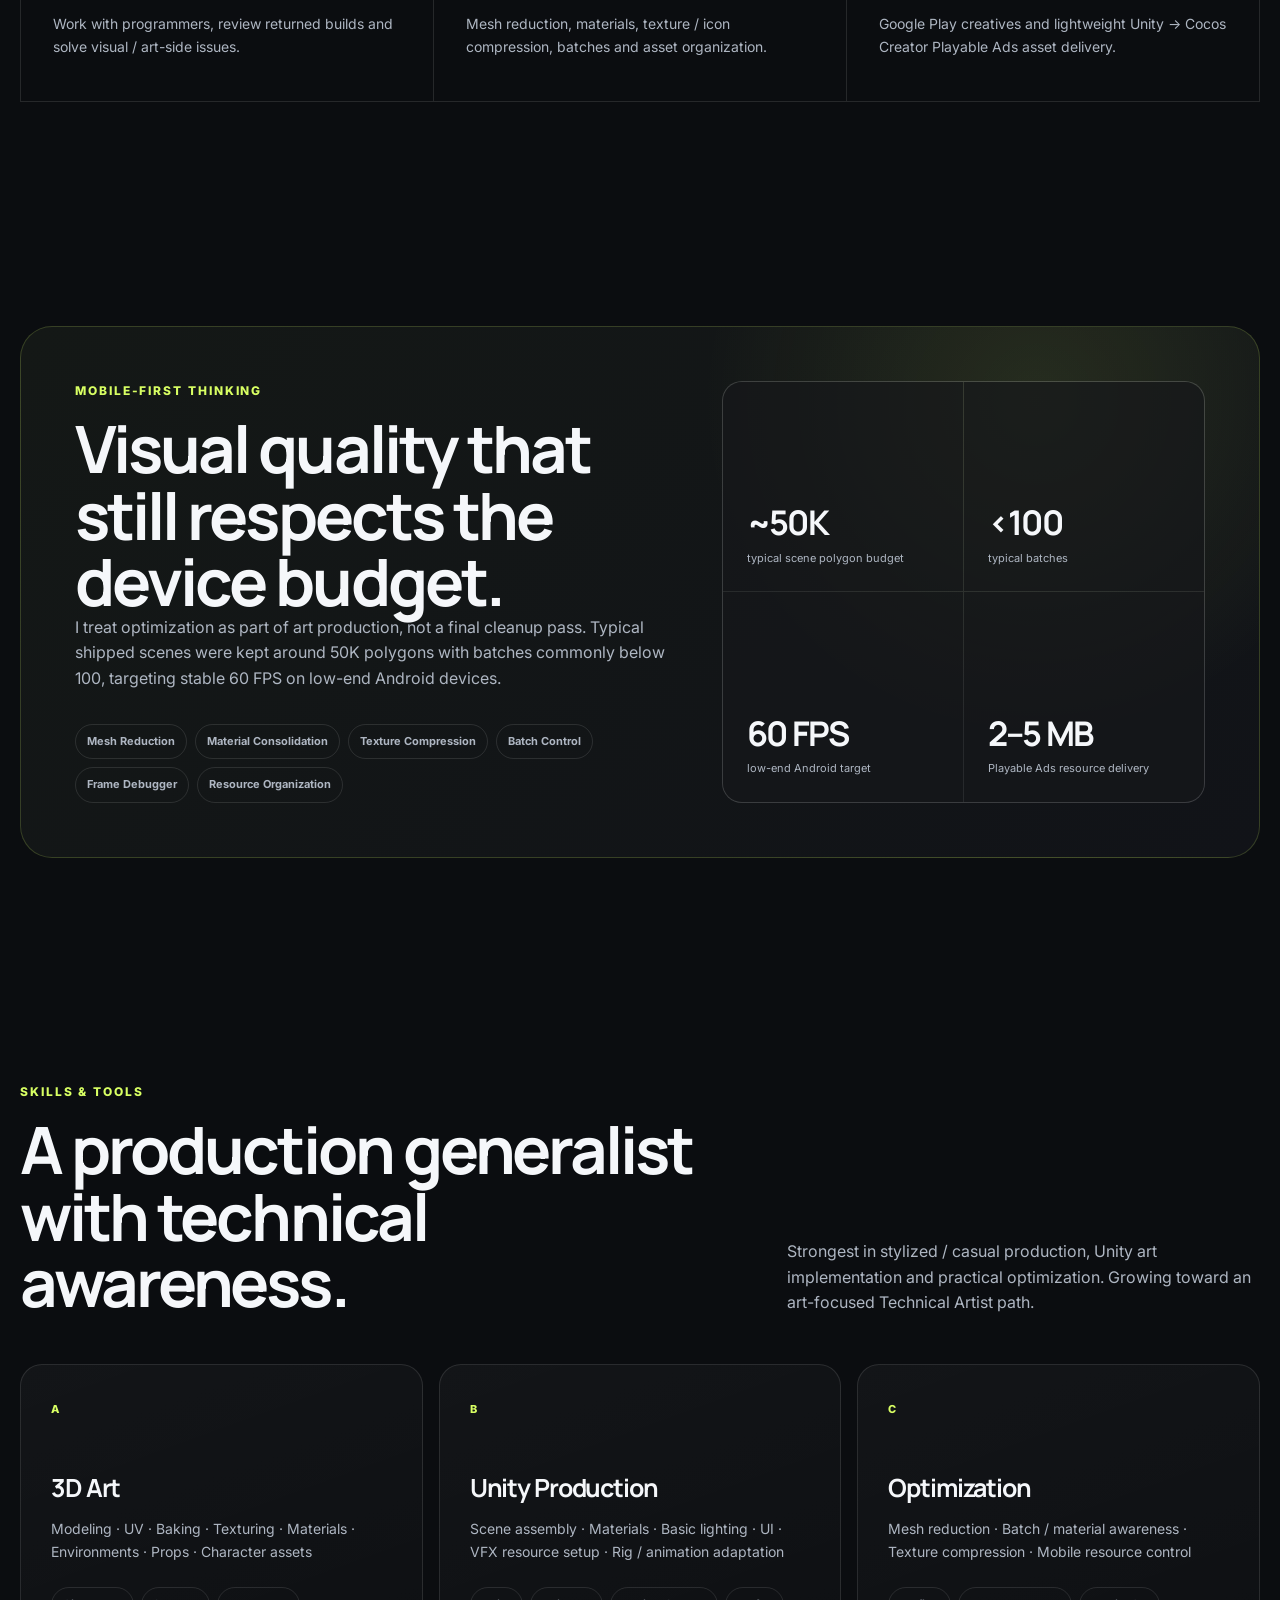
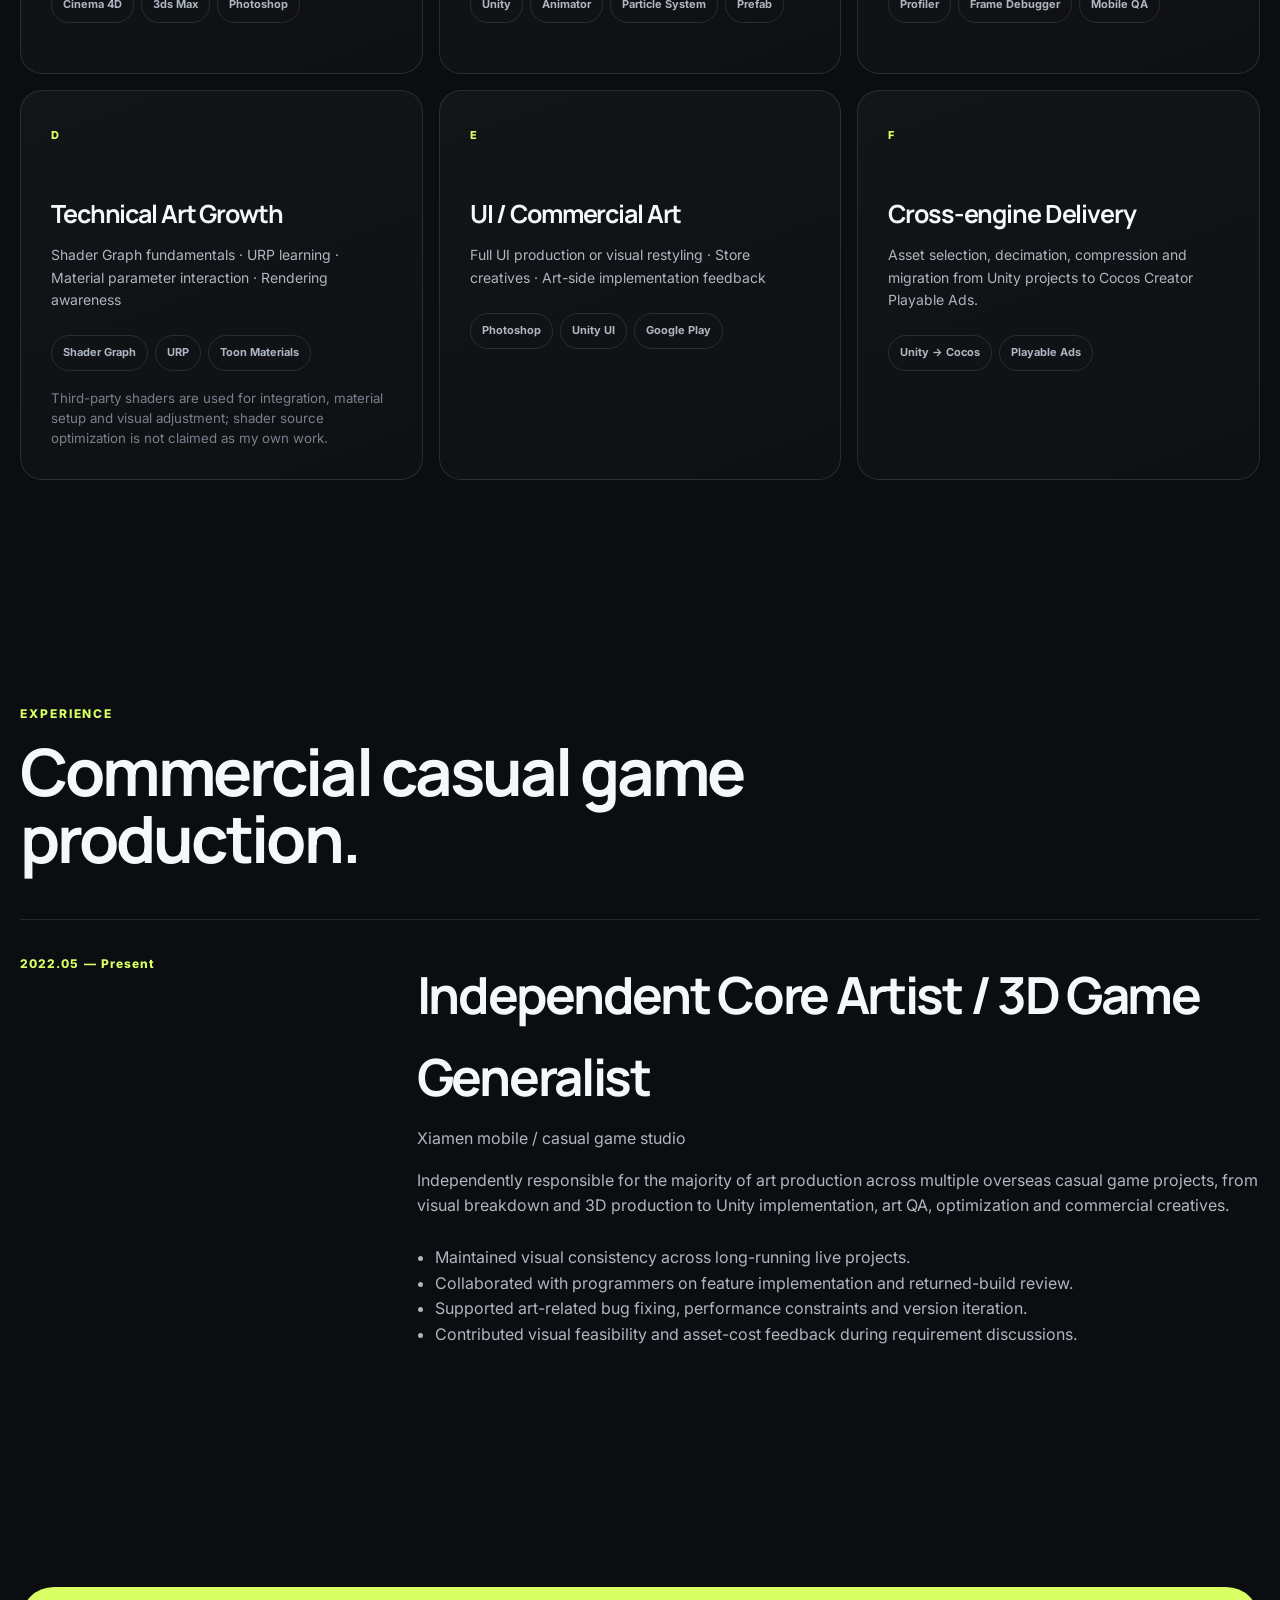
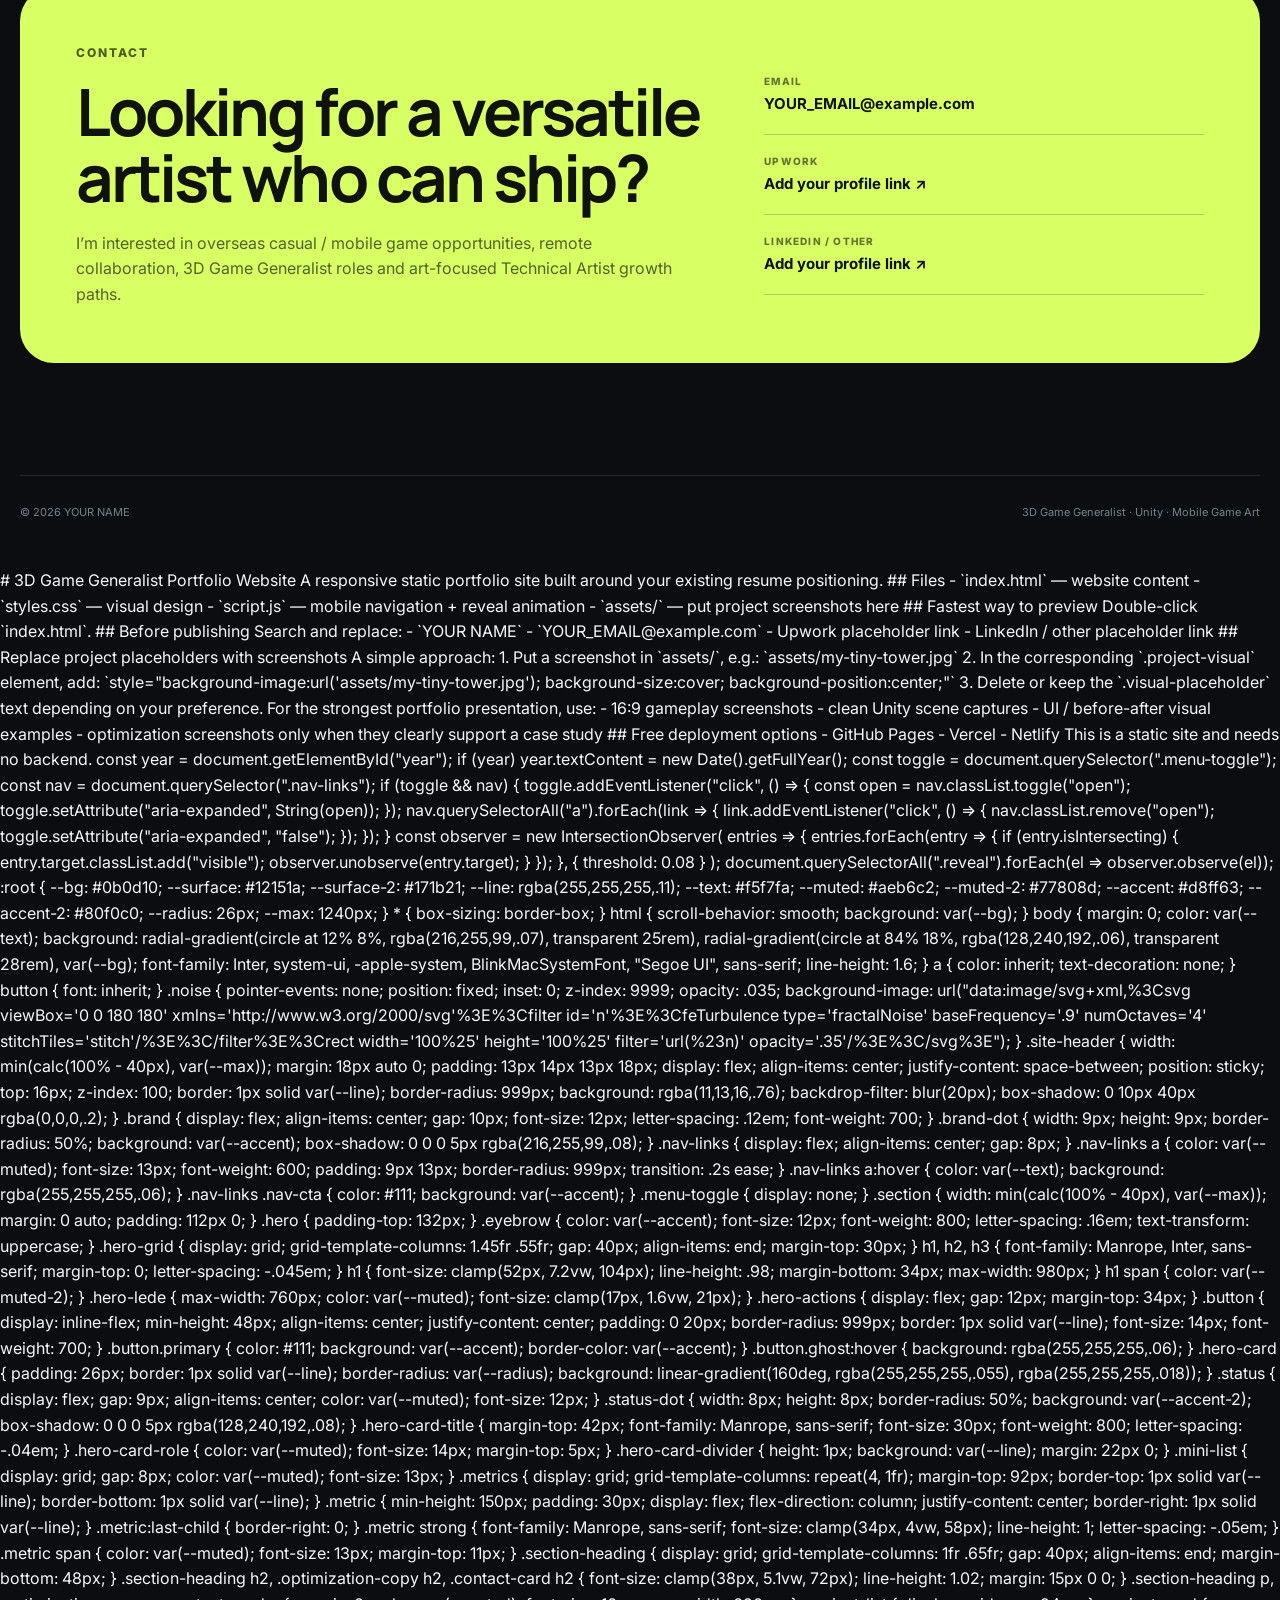
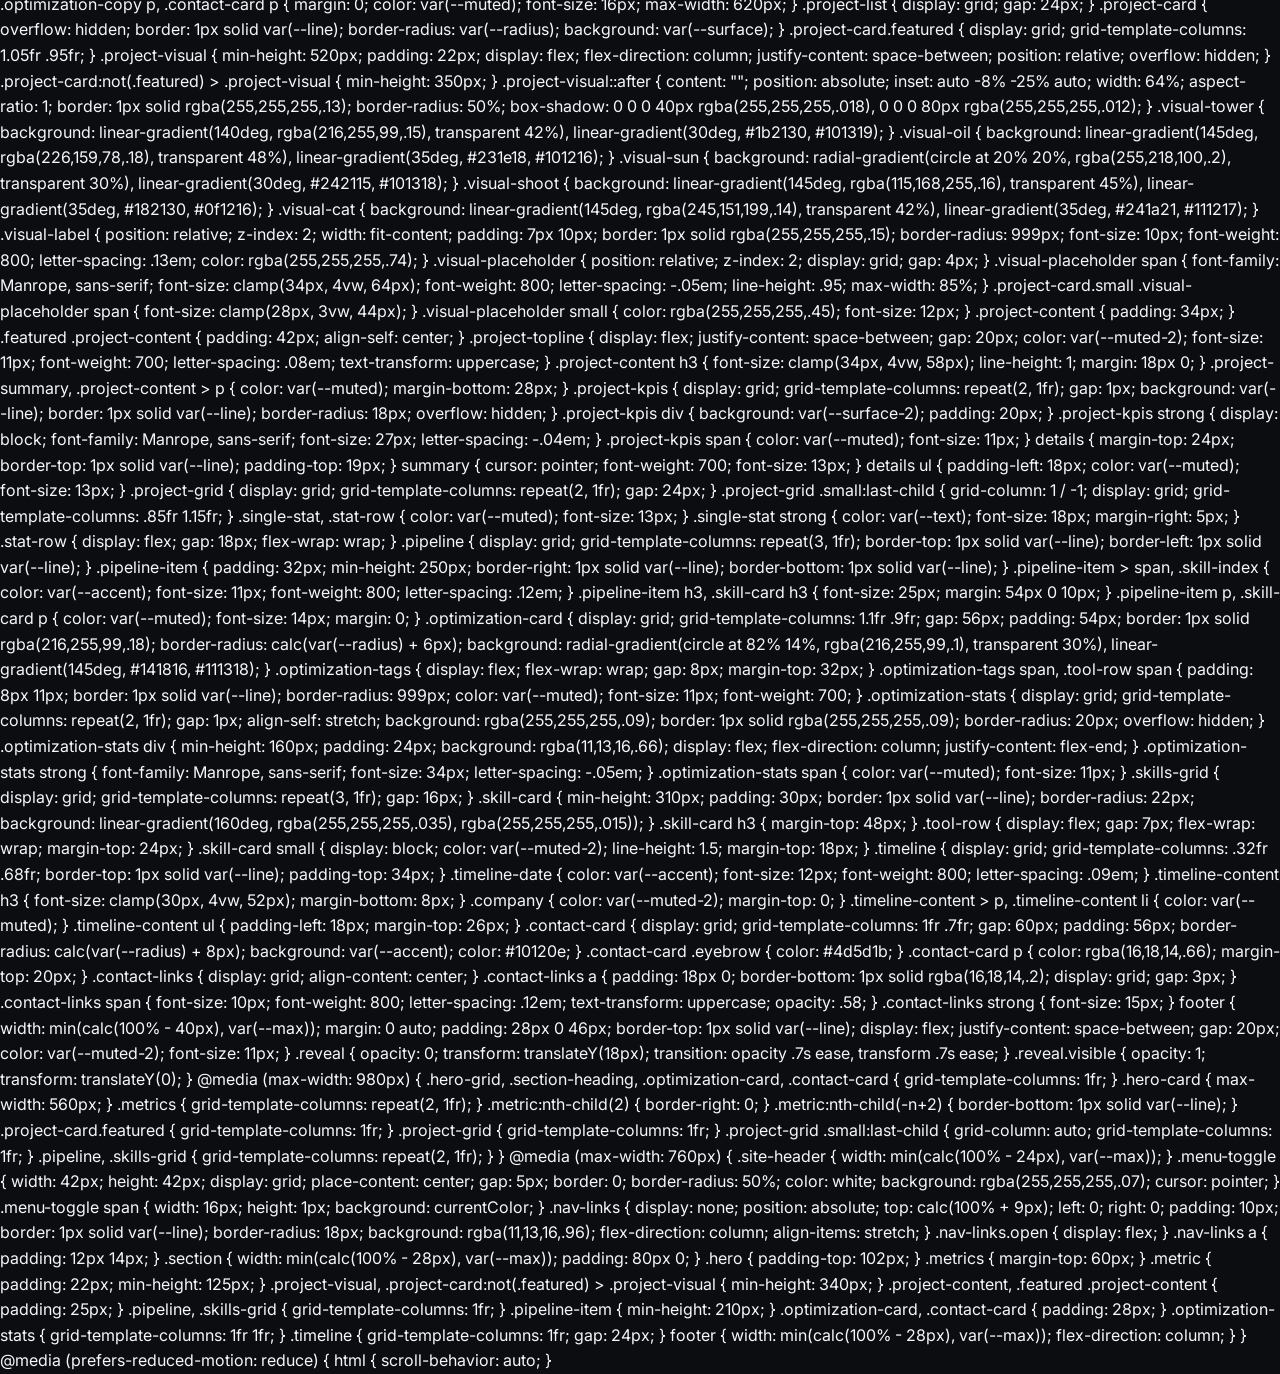
==== commit a97ec795: "Update index.html" ====
--- a/index.html
+++ b/index.html
@@ -1398,9 +1398,3 @@
 
 @media (prefers-reduced-motion: reduce) {
   html { scroll-behavior: auto; }
-  .reveal {
-    opacity: 1;
-    transform: none;
-    transition: none;
-  }
-}
--- a/styles.css
+++ b/styles.css
@@ -0,0 +1,863 @@
+:root {
+  --bg: #0b0d10;
+  --surface: #12151a;
+  --surface-2: #171b21;
+  --line: rgba(255,255,255,.11);
+  --text: #f5f7fa;
+  --muted: #aeb6c2;
+  --muted-2: #77808d;
+  --accent: #d8ff63;
+  --accent-2: #80f0c0;
+  --radius: 26px;
+  --max: 1240px;
+}
+
+* { box-sizing: border-box; }
+
+html {
+  scroll-behavior: smooth;
+  background: var(--bg);
+}
+
+body {
+  margin: 0;
+  color: var(--text);
+  background:
+    radial-gradient(circle at 12% 8%, rgba(216,255,99,.07), transparent 25rem),
+    radial-gradient(circle at 84% 18%, rgba(128,240,192,.06), transparent 28rem),
+    var(--bg);
+  font-family: Inter, system-ui, -apple-system, BlinkMacSystemFont, "Segoe UI", sans-serif;
+  line-height: 1.6;
+}
+
+a { color: inherit; text-decoration: none; }
+button { font: inherit; }
+
+.noise {
+  pointer-events: none;
+  position: fixed;
+  inset: 0;
+  z-index: 9999;
+  opacity: .035;
+  background-image: url("data:image/svg+xml,%3Csvg viewBox='0 0 180 180' xmlns='http://www.w3.org/2000/svg'%3E%3Cfilter id='n'%3E%3CfeTurbulence type='fractalNoise' baseFrequency='.9' numOctaves='4' stitchTiles='stitch'/%3E%3C/filter%3E%3Crect width='100%25' height='100%25' filter='url(%23n)' opacity='.35'/%3E%3C/svg%3E");
+}
+
+.site-header {
+  width: min(calc(100% - 40px), var(--max));
+  margin: 18px auto 0;
+  padding: 13px 14px 13px 18px;
+  display: flex;
+  align-items: center;
+  justify-content: space-between;
+  position: sticky;
+  top: 16px;
+  z-index: 100;
+  border: 1px solid var(--line);
+  border-radius: 999px;
+  background: rgba(11,13,16,.76);
+  backdrop-filter: blur(20px);
+  box-shadow: 0 10px 40px rgba(0,0,0,.2);
+}
+
+.brand {
+  display: flex;
+  align-items: center;
+  gap: 10px;
+  font-size: 12px;
+  letter-spacing: .12em;
+  font-weight: 700;
+}
+
+.brand-dot {
+  width: 9px;
+  height: 9px;
+  border-radius: 50%;
+  background: var(--accent);
+  box-shadow: 0 0 0 5px rgba(216,255,99,.08);
+}
+
+.nav-links {
+  display: flex;
+  align-items: center;
+  gap: 8px;
+}
+
+.nav-links a {
+  color: var(--muted);
+  font-size: 13px;
+  font-weight: 600;
+  padding: 9px 13px;
+  border-radius: 999px;
+  transition: .2s ease;
+}
+
+.nav-links a:hover {
+  color: var(--text);
+  background: rgba(255,255,255,.06);
+}
+
+.nav-links .nav-cta {
+  color: #111;
+  background: var(--accent);
+}
+
+.menu-toggle { display: none; }
+
+.section {
+  width: min(calc(100% - 40px), var(--max));
+  margin: 0 auto;
+  padding: 112px 0;
+}
+
+.hero {
+  padding-top: 132px;
+}
+
+.eyebrow {
+  color: var(--accent);
+  font-size: 12px;
+  font-weight: 800;
+  letter-spacing: .16em;
+  text-transform: uppercase;
+}
+
+.hero-grid {
+  display: grid;
+  grid-template-columns: 1.45fr .55fr;
+  gap: 40px;
+  align-items: end;
+  margin-top: 30px;
+}
+
+h1, h2, h3 {
+  font-family: Manrope, Inter, sans-serif;
+  margin-top: 0;
+  letter-spacing: -.045em;
+}
+
+h1 {
+  font-size: clamp(52px, 7.2vw, 104px);
+  line-height: .98;
+  margin-bottom: 34px;
+  max-width: 980px;
+}
+
+h1 span {
+  color: var(--muted-2);
+}
+
+.hero-lede {
+  max-width: 760px;
+  color: var(--muted);
+  font-size: clamp(17px, 1.6vw, 21px);
+}
+
+.hero-actions {
+  display: flex;
+  gap: 12px;
+  margin-top: 34px;
+}
+
+.button {
+  display: inline-flex;
+  min-height: 48px;
+  align-items: center;
+  justify-content: center;
+  padding: 0 20px;
+  border-radius: 999px;
+  border: 1px solid var(--line);
+  font-size: 14px;
+  font-weight: 700;
+}
+
+.button.primary {
+  color: #111;
+  background: var(--accent);
+  border-color: var(--accent);
+}
+
+.button.ghost:hover {
+  background: rgba(255,255,255,.06);
+}
+
+.hero-card {
+  padding: 26px;
+  border: 1px solid var(--line);
+  border-radius: var(--radius);
+  background: linear-gradient(160deg, rgba(255,255,255,.055), rgba(255,255,255,.018));
+}
+
+.status {
+  display: flex;
+  gap: 9px;
+  align-items: center;
+  color: var(--muted);
+  font-size: 12px;
+}
+
+.status-dot {
+  width: 8px;
+  height: 8px;
+  border-radius: 50%;
+  background: var(--accent-2);
+  box-shadow: 0 0 0 5px rgba(128,240,192,.08);
+}
+
+.hero-card-title {
+  margin-top: 42px;
+  font-family: Manrope, sans-serif;
+  font-size: 30px;
+  font-weight: 800;
+  letter-spacing: -.04em;
+}
+
+.hero-card-role {
+  color: var(--muted);
+  font-size: 14px;
+  margin-top: 5px;
+}
+
+.hero-card-divider {
+  height: 1px;
+  background: var(--line);
+  margin: 22px 0;
+}
+
+.mini-list {
+  display: grid;
+  gap: 8px;
+  color: var(--muted);
+  font-size: 13px;
+}
+
+.metrics {
+  display: grid;
+  grid-template-columns: repeat(4, 1fr);
+  margin-top: 92px;
+  border-top: 1px solid var(--line);
+  border-bottom: 1px solid var(--line);
+}
+
+.metric {
+  min-height: 150px;
+  padding: 30px;
+  display: flex;
+  flex-direction: column;
+  justify-content: center;
+  border-right: 1px solid var(--line);
+}
+
+.metric:last-child { border-right: 0; }
+
+.metric strong {
+  font-family: Manrope, sans-serif;
+  font-size: clamp(34px, 4vw, 58px);
+  line-height: 1;
+  letter-spacing: -.05em;
+}
+
+.metric span {
+  color: var(--muted);
+  font-size: 13px;
+  margin-top: 11px;
+}
+
+.section-heading {
+  display: grid;
+  grid-template-columns: 1fr .65fr;
+  gap: 40px;
+  align-items: end;
+  margin-bottom: 48px;
+}
+
+.section-heading h2,
+.optimization-copy h2,
+.contact-card h2 {
+  font-size: clamp(38px, 5.1vw, 72px);
+  line-height: 1.02;
+  margin: 15px 0 0;
+}
+
+.section-heading p,
+.optimization-copy p,
+.contact-card p {
+  margin: 0;
+  color: var(--muted);
+  font-size: 16px;
+  max-width: 620px;
+}
+
+.project-list {
+  display: grid;
+  gap: 24px;
+}
+
+.project-card {
+  overflow: hidden;
+  border: 1px solid var(--line);
+  border-radius: var(--radius);
+  background: var(--surface);
+}
+
+.project-card.featured {
+  display: grid;
+  grid-template-columns: 1.05fr .95fr;
+}
+
+.project-visual {
+  min-height: 520px;
+  padding: 22px;
+  display: flex;
+  flex-direction: column;
+  justify-content: space-between;
+  position: relative;
+  overflow: hidden;
+}
+
+.project-card:not(.featured) > .project-visual {
+  min-height: 350px;
+}
+
+.project-visual::after {
+  content: "";
+  position: absolute;
+  inset: auto -8% -25% auto;
+  width: 64%;
+  aspect-ratio: 1;
+  border: 1px solid rgba(255,255,255,.13);
+  border-radius: 50%;
+  box-shadow:
+    0 0 0 40px rgba(255,255,255,.018),
+    0 0 0 80px rgba(255,255,255,.012);
+}
+
+.visual-tower {
+  background:
+    linear-gradient(140deg, rgba(216,255,99,.15), transparent 42%),
+    linear-gradient(30deg, #1b2130, #101319);
+}
+.visual-oil {
+  background:
+    linear-gradient(145deg, rgba(226,159,78,.18), transparent 48%),
+    linear-gradient(35deg, #231e18, #101216);
+}
+.visual-sun {
+  background:
+    radial-gradient(circle at 20% 20%, rgba(255,218,100,.2), transparent 30%),
+    linear-gradient(30deg, #242115, #101318);
+}
+.visual-shoot {
+  background:
+    linear-gradient(145deg, rgba(115,168,255,.16), transparent 45%),
+    linear-gradient(35deg, #182130, #0f1216);
+}
+.visual-cat {
+  background:
+    linear-gradient(145deg, rgba(245,151,199,.14), transparent 42%),
+    linear-gradient(35deg, #241a21, #111217);
+}
+
+.visual-label {
+  position: relative;
+  z-index: 2;
+  width: fit-content;
+  padding: 7px 10px;
+  border: 1px solid rgba(255,255,255,.15);
+  border-radius: 999px;
+  font-size: 10px;
+  font-weight: 800;
+  letter-spacing: .13em;
+  color: rgba(255,255,255,.74);
+}
+
+.visual-placeholder {
+  position: relative;
+  z-index: 2;
+  display: grid;
+  gap: 4px;
+}
+
+.visual-placeholder span {
+  font-family: Manrope, sans-serif;
+  font-size: clamp(34px, 4vw, 64px);
+  font-weight: 800;
+  letter-spacing: -.05em;
+  line-height: .95;
+  max-width: 85%;
+}
+
+.project-card.small .visual-placeholder span {
+  font-size: clamp(28px, 3vw, 44px);
+}
+
+.visual-placeholder small {
+  color: rgba(255,255,255,.45);
+  font-size: 12px;
+}
+
+.project-content {
+  padding: 34px;
+}
+
+.featured .project-content {
+  padding: 42px;
+  align-self: center;
+}
+
+.project-topline {
+  display: flex;
+  justify-content: space-between;
+  gap: 20px;
+  color: var(--muted-2);
+  font-size: 11px;
+  font-weight: 700;
+  letter-spacing: .08em;
+  text-transform: uppercase;
+}
+
+.project-content h3 {
+  font-size: clamp(34px, 4vw, 58px);
+  line-height: 1;
+  margin: 18px 0;
+}
+
+.project-summary,
+.project-content > p {
+  color: var(--muted);
+  margin-bottom: 28px;
+}
+
+.project-kpis {
+  display: grid;
+  grid-template-columns: repeat(2, 1fr);
+  gap: 1px;
+  background: var(--line);
+  border: 1px solid var(--line);
+  border-radius: 18px;
+  overflow: hidden;
+}
+
+.project-kpis div {
+  background: var(--surface-2);
+  padding: 20px;
+}
+
+.project-kpis strong {
+  display: block;
+  font-family: Manrope, sans-serif;
+  font-size: 27px;
+  letter-spacing: -.04em;
+}
+
+.project-kpis span {
+  color: var(--muted);
+  font-size: 11px;
+}
+
+details {
+  margin-top: 24px;
+  border-top: 1px solid var(--line);
+  padding-top: 19px;
+}
+
+summary {
+  cursor: pointer;
+  font-weight: 700;
+  font-size: 13px;
+}
+
+details ul {
+  padding-left: 18px;
+  color: var(--muted);
+  font-size: 13px;
+}
+
+.project-grid {
+  display: grid;
+  grid-template-columns: repeat(2, 1fr);
+  gap: 24px;
+}
+
+.project-grid .small:last-child {
+  grid-column: 1 / -1;
+  display: grid;
+  grid-template-columns: .85fr 1.15fr;
+}
+
+.single-stat,
+.stat-row {
+  color: var(--muted);
+  font-size: 13px;
+}
+
+.single-stat strong {
+  color: var(--text);
+  font-size: 18px;
+  margin-right: 5px;
+}
+
+.stat-row {
+  display: flex;
+  gap: 18px;
+  flex-wrap: wrap;
+}
+
+.pipeline {
+  display: grid;
+  grid-template-columns: repeat(3, 1fr);
+  border-top: 1px solid var(--line);
+  border-left: 1px solid var(--line);
+}
+
+.pipeline-item {
+  padding: 32px;
+  min-height: 250px;
+  border-right: 1px solid var(--line);
+  border-bottom: 1px solid var(--line);
+}
+
+.pipeline-item > span,
+.skill-index {
+  color: var(--accent);
+  font-size: 11px;
+  font-weight: 800;
+  letter-spacing: .12em;
+}
+
+.pipeline-item h3,
+.skill-card h3 {
+  font-size: 25px;
+  margin: 54px 0 10px;
+}
+
+.pipeline-item p,
+.skill-card p {
+  color: var(--muted);
+  font-size: 14px;
+  margin: 0;
+}
+
+.optimization-card {
+  display: grid;
+  grid-template-columns: 1.1fr .9fr;
+  gap: 56px;
+  padding: 54px;
+  border: 1px solid rgba(216,255,99,.18);
+  border-radius: calc(var(--radius) + 6px);
+  background:
+    radial-gradient(circle at 82% 14%, rgba(216,255,99,.1), transparent 30%),
+    linear-gradient(145deg, #141816, #111318);
+}
+
+.optimization-tags {
+  display: flex;
+  flex-wrap: wrap;
+  gap: 8px;
+  margin-top: 32px;
+}
+
+.optimization-tags span,
+.tool-row span {
+  padding: 8px 11px;
+  border: 1px solid var(--line);
+  border-radius: 999px;
+  color: var(--muted);
+  font-size: 11px;
+  font-weight: 700;
+}
+
+.optimization-stats {
+  display: grid;
+  grid-template-columns: repeat(2, 1fr);
+  gap: 1px;
+  align-self: stretch;
+  background: rgba(255,255,255,.09);
+  border: 1px solid rgba(255,255,255,.09);
+  border-radius: 20px;
+  overflow: hidden;
+}
+
+.optimization-stats div {
+  min-height: 160px;
+  padding: 24px;
+  background: rgba(11,13,16,.66);
+  display: flex;
+  flex-direction: column;
+  justify-content: flex-end;
+}
+
+.optimization-stats strong {
+  font-family: Manrope, sans-serif;
+  font-size: 34px;
+  letter-spacing: -.05em;
+}
+
+.optimization-stats span {
+  color: var(--muted);
+  font-size: 11px;
+}
+
+.skills-grid {
+  display: grid;
+  grid-template-columns: repeat(3, 1fr);
+  gap: 16px;
+}
+
+.skill-card {
+  min-height: 310px;
+  padding: 30px;
+  border: 1px solid var(--line);
+  border-radius: 22px;
+  background: linear-gradient(160deg, rgba(255,255,255,.035), rgba(255,255,255,.015));
+}
+
+.skill-card h3 {
+  margin-top: 48px;
+}
+
+.tool-row {
+  display: flex;
+  gap: 7px;
+  flex-wrap: wrap;
+  margin-top: 24px;
+}
+
+.skill-card small {
+  display: block;
+  color: var(--muted-2);
+  line-height: 1.5;
+  margin-top: 18px;
+}
+
+.timeline {
+  display: grid;
+  grid-template-columns: .32fr .68fr;
+  border-top: 1px solid var(--line);
+  padding-top: 34px;
+}
+
+.timeline-date {
+  color: var(--accent);
+  font-size: 12px;
+  font-weight: 800;
+  letter-spacing: .09em;
+}
+
+.timeline-content h3 {
+  font-size: clamp(30px, 4vw, 52px);
+  margin-bottom: 8px;
+}
+
+.company {
+  color: var(--muted-2);
+  margin-top: 0;
+}
+
+.timeline-content > p,
+.timeline-content li {
+  color: var(--muted);
+}
+
+.timeline-content ul {
+  padding-left: 18px;
+  margin-top: 26px;
+}
+
+.contact-card {
+  display: grid;
+  grid-template-columns: 1fr .7fr;
+  gap: 60px;
+  padding: 56px;
+  border-radius: calc(var(--radius) + 8px);
+  background: var(--accent);
+  color: #10120e;
+}
+
+.contact-card .eyebrow {
+  color: #4d5d1b;
+}
+
+.contact-card p {
+  color: rgba(16,18,14,.66);
+  margin-top: 20px;
+}
+
+.contact-links {
+  display: grid;
+  align-content: center;
+}
+
+.contact-links a {
+  padding: 18px 0;
+  border-bottom: 1px solid rgba(16,18,14,.2);
+  display: grid;
+  gap: 3px;
+}
+
+.contact-links span {
+  font-size: 10px;
+  font-weight: 800;
+  letter-spacing: .12em;
+  text-transform: uppercase;
+  opacity: .58;
+}
+
+.contact-links strong {
+  font-size: 15px;
+}
+
+footer {
+  width: min(calc(100% - 40px), var(--max));
+  margin: 0 auto;
+  padding: 28px 0 46px;
+  border-top: 1px solid var(--line);
+  display: flex;
+  justify-content: space-between;
+  gap: 20px;
+  color: var(--muted-2);
+  font-size: 11px;
+}
+
+.reveal {
+  opacity: 0;
+  transform: translateY(18px);
+  transition: opacity .7s ease, transform .7s ease;
+}
+
+.reveal.visible {
+  opacity: 1;
+  transform: translateY(0);
+}
+
+@media (max-width: 980px) {
+  .hero-grid,
+  .section-heading,
+  .optimization-card,
+  .contact-card {
+    grid-template-columns: 1fr;
+  }
+
+  .hero-card { max-width: 560px; }
+  .metrics { grid-template-columns: repeat(2, 1fr); }
+  .metric:nth-child(2) { border-right: 0; }
+  .metric:nth-child(-n+2) { border-bottom: 1px solid var(--line); }
+
+  .project-card.featured {
+    grid-template-columns: 1fr;
+  }
+
+  .project-grid {
+    grid-template-columns: 1fr;
+  }
+
+  .project-grid .small:last-child {
+    grid-column: auto;
+    grid-template-columns: 1fr;
+  }
+
+  .pipeline,
+  .skills-grid {
+    grid-template-columns: repeat(2, 1fr);
+  }
+}
+
+@media (max-width: 760px) {
+  .site-header {
+    width: min(calc(100% - 24px), var(--max));
+  }
+
+  .menu-toggle {
+    width: 42px;
+    height: 42px;
+    display: grid;
+    place-content: center;
+    gap: 5px;
+    border: 0;
+    border-radius: 50%;
+    color: white;
+    background: rgba(255,255,255,.07);
+    cursor: pointer;
+  }
+
+  .menu-toggle span {
+    width: 16px;
+    height: 1px;
+    background: currentColor;
+  }
+
+  .nav-links {
+    display: none;
+    position: absolute;
+    top: calc(100% + 9px);
+    left: 0;
+    right: 0;
+    padding: 10px;
+    border: 1px solid var(--line);
+    border-radius: 18px;
+    background: rgba(11,13,16,.96);
+    flex-direction: column;
+    align-items: stretch;
+  }
+
+  .nav-links.open { display: flex; }
+
+  .nav-links a {
+    padding: 12px 14px;
+  }
+
+  .section {
+    width: min(calc(100% - 28px), var(--max));
+    padding: 80px 0;
+  }
+
+  .hero { padding-top: 102px; }
+  .metrics { margin-top: 60px; }
+  .metric { padding: 22px; min-height: 125px; }
+
+  .project-visual,
+  .project-card:not(.featured) > .project-visual {
+    min-height: 340px;
+  }
+
+  .project-content,
+  .featured .project-content {
+    padding: 25px;
+  }
+
+  .pipeline,
+  .skills-grid {
+    grid-template-columns: 1fr;
+  }
+
+  .pipeline-item {
+    min-height: 210px;
+  }
+
+  .optimization-card,
+  .contact-card {
+    padding: 28px;
+  }
+
+  .optimization-stats {
+    grid-template-columns: 1fr 1fr;
+  }
+
+  .timeline {
+    grid-template-columns: 1fr;
+    gap: 24px;
+  }
+
+  footer {
+    width: min(calc(100% - 28px), var(--max));
+    flex-direction: column;
+  }
+}
+
+@media (prefers-reduced-motion: reduce) {
+  html { scroll-behavior: auto; }
+  .reveal {
+    opacity: 1;
+    transform: none;
+    transition: none;
+  }
+}
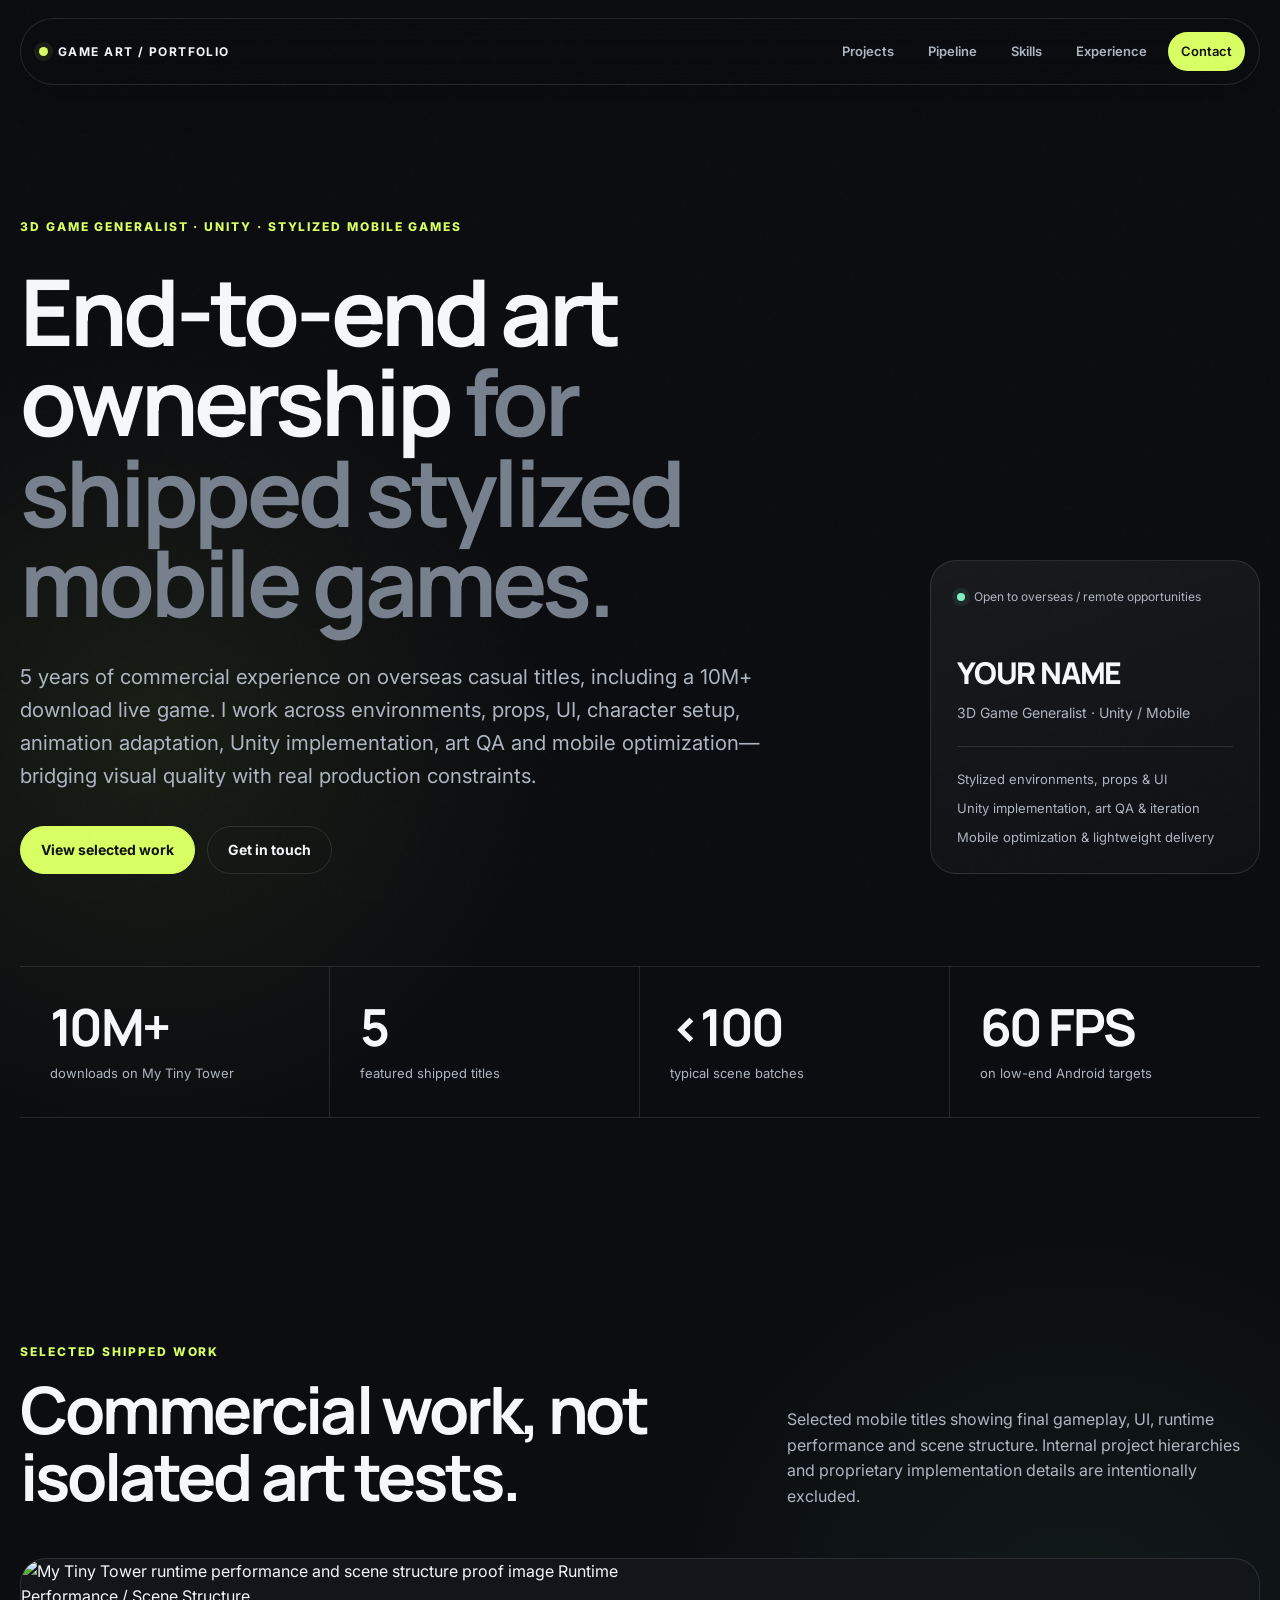
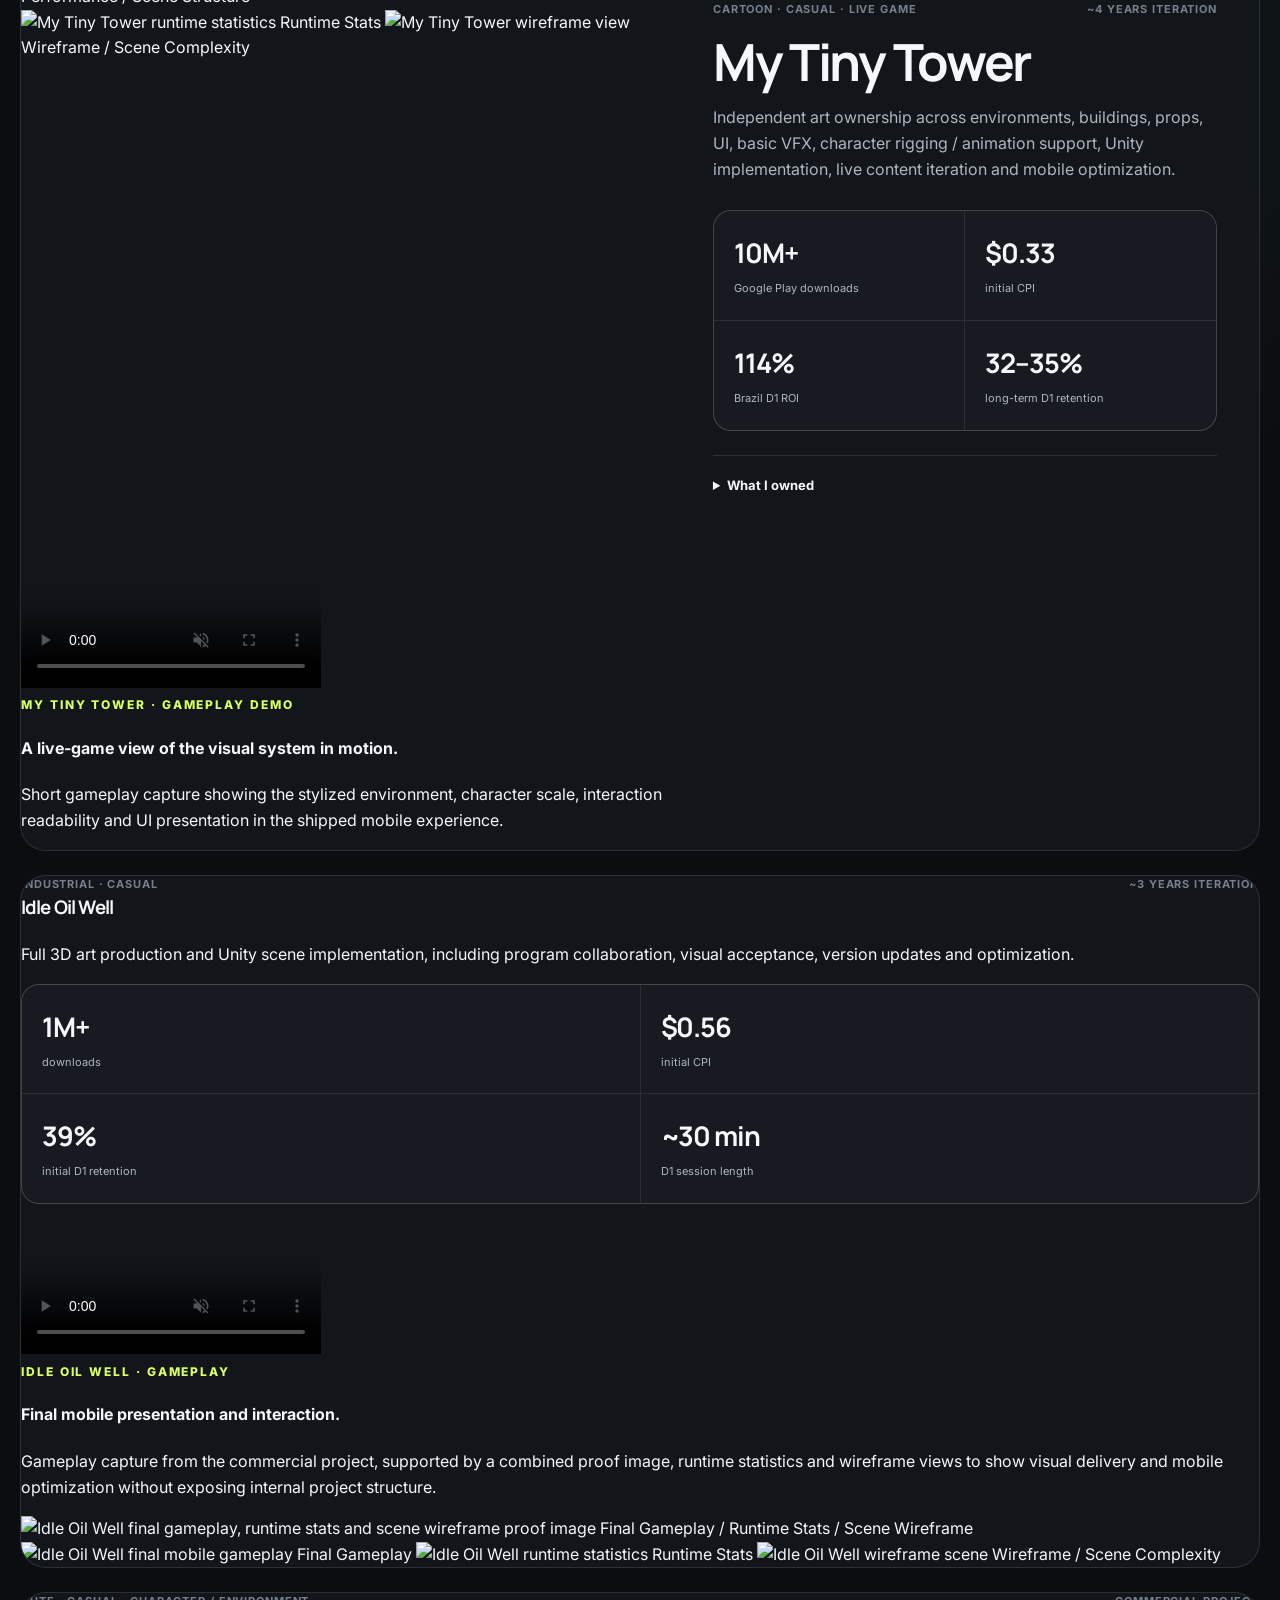
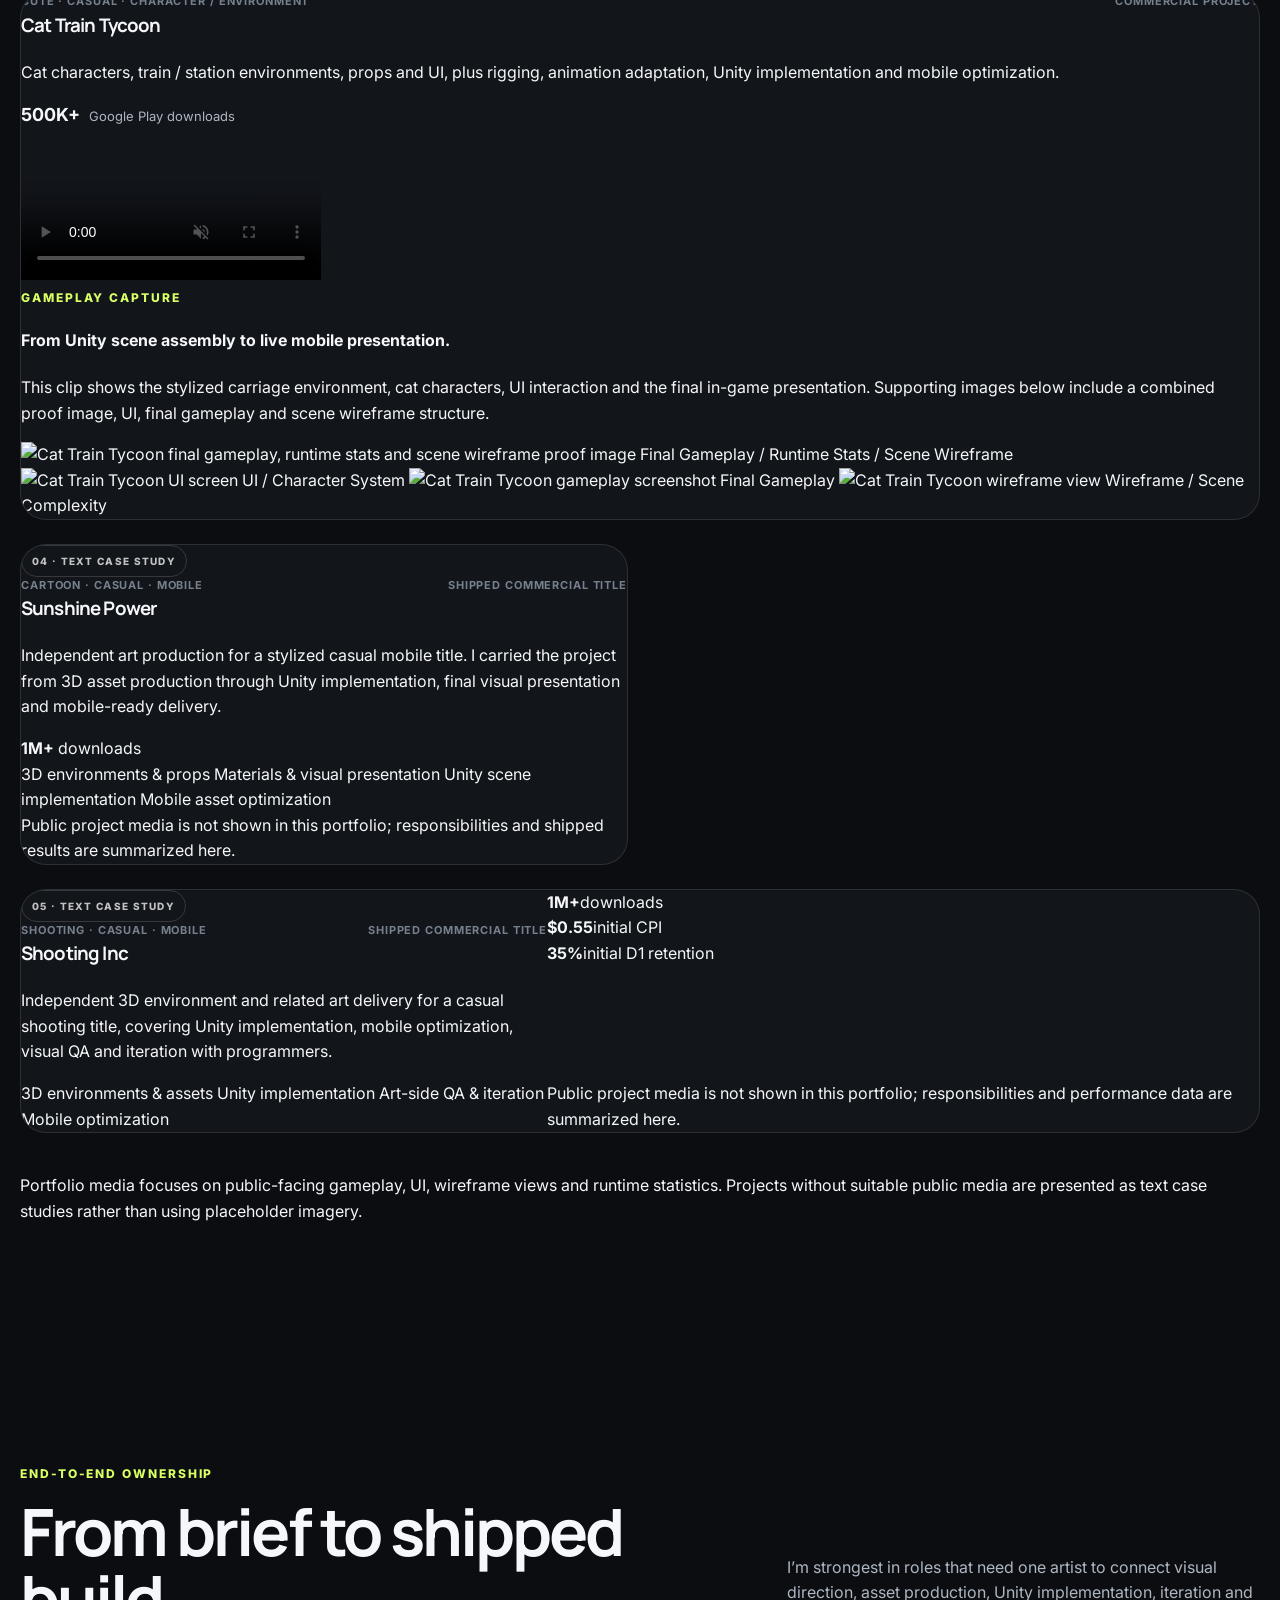
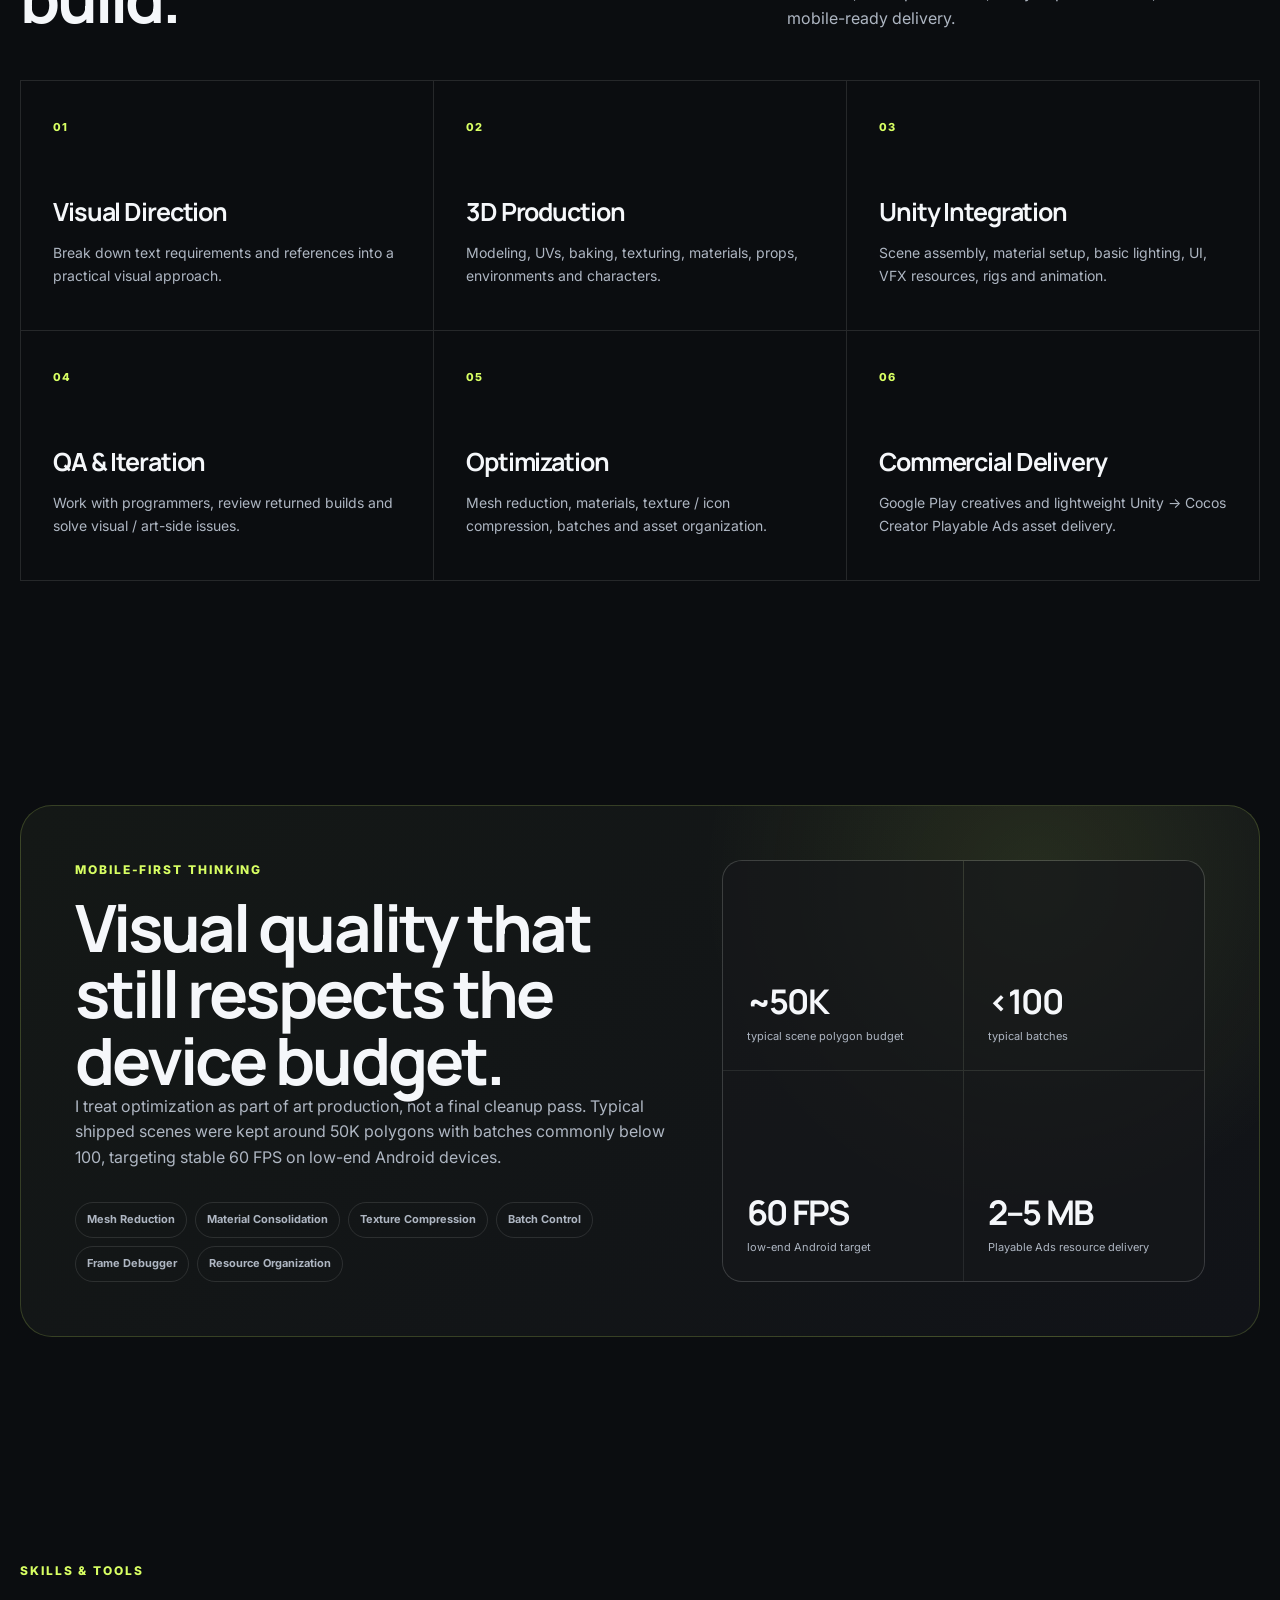
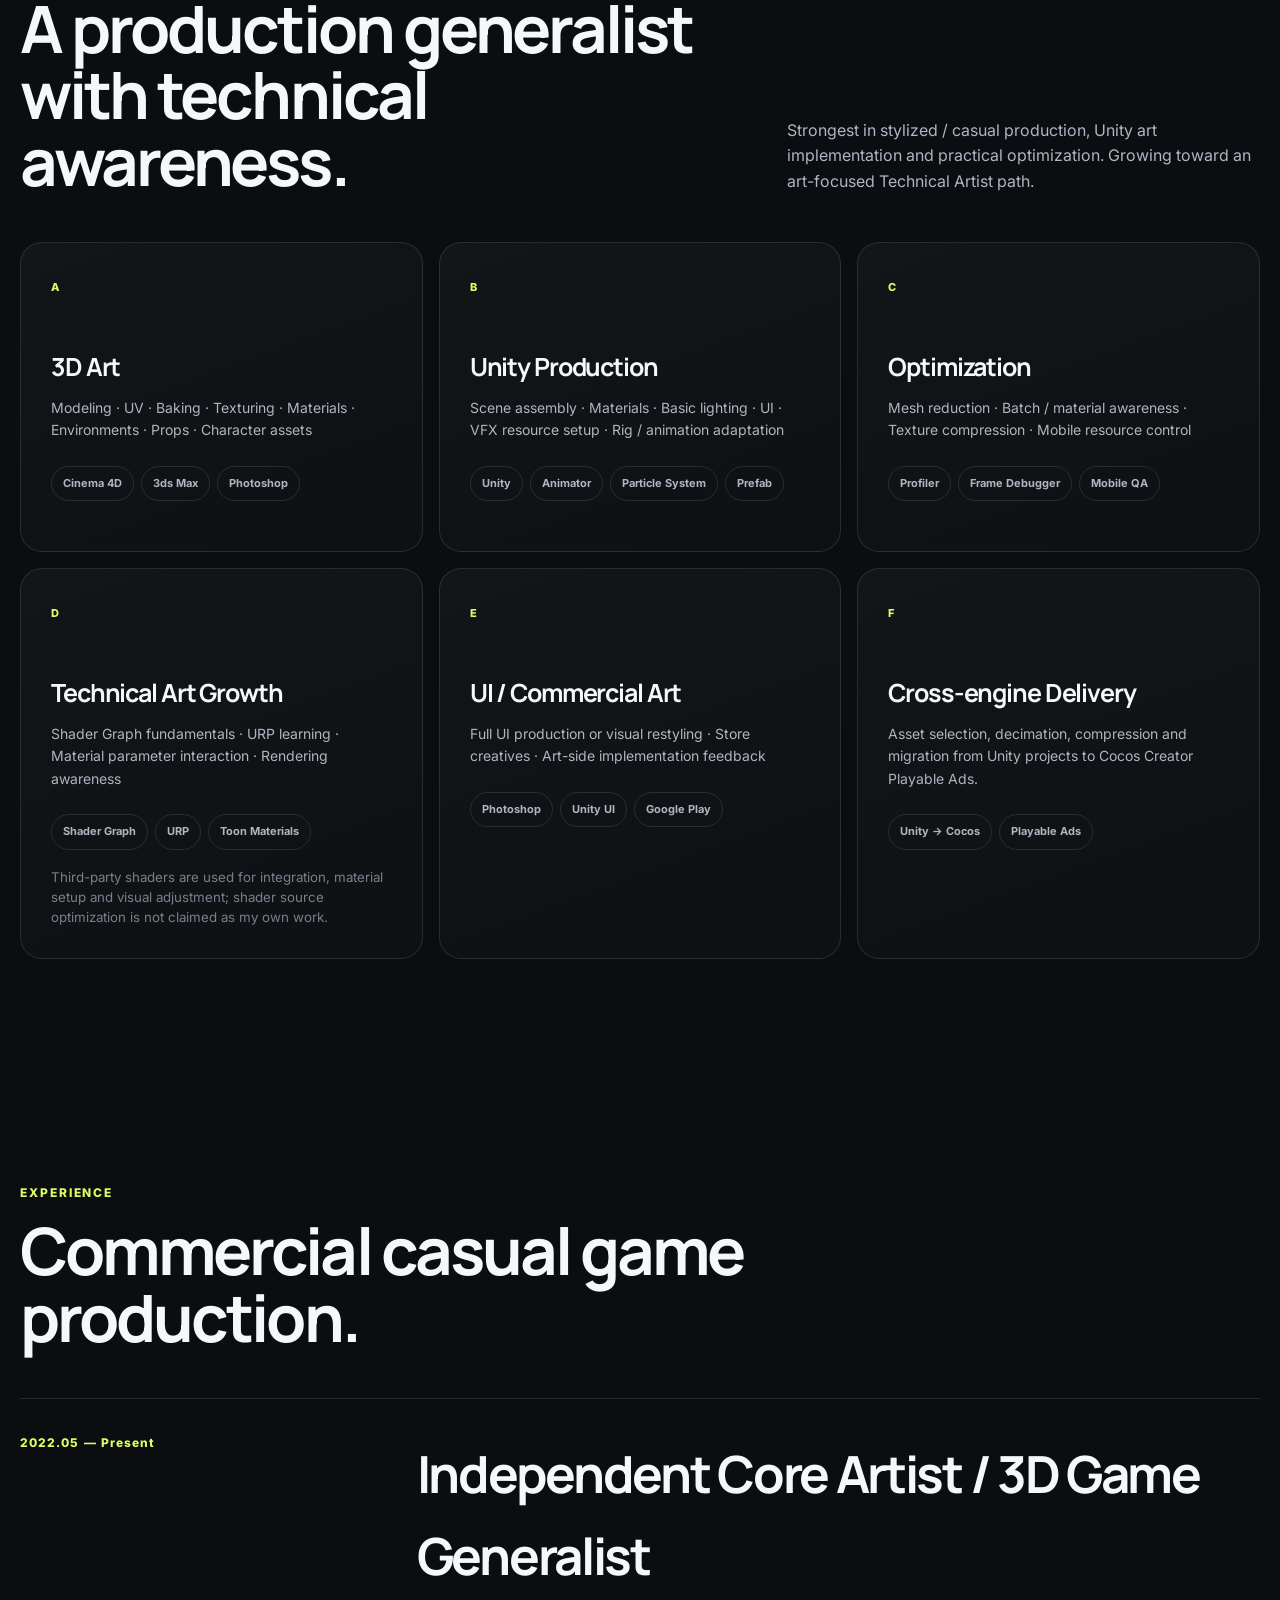
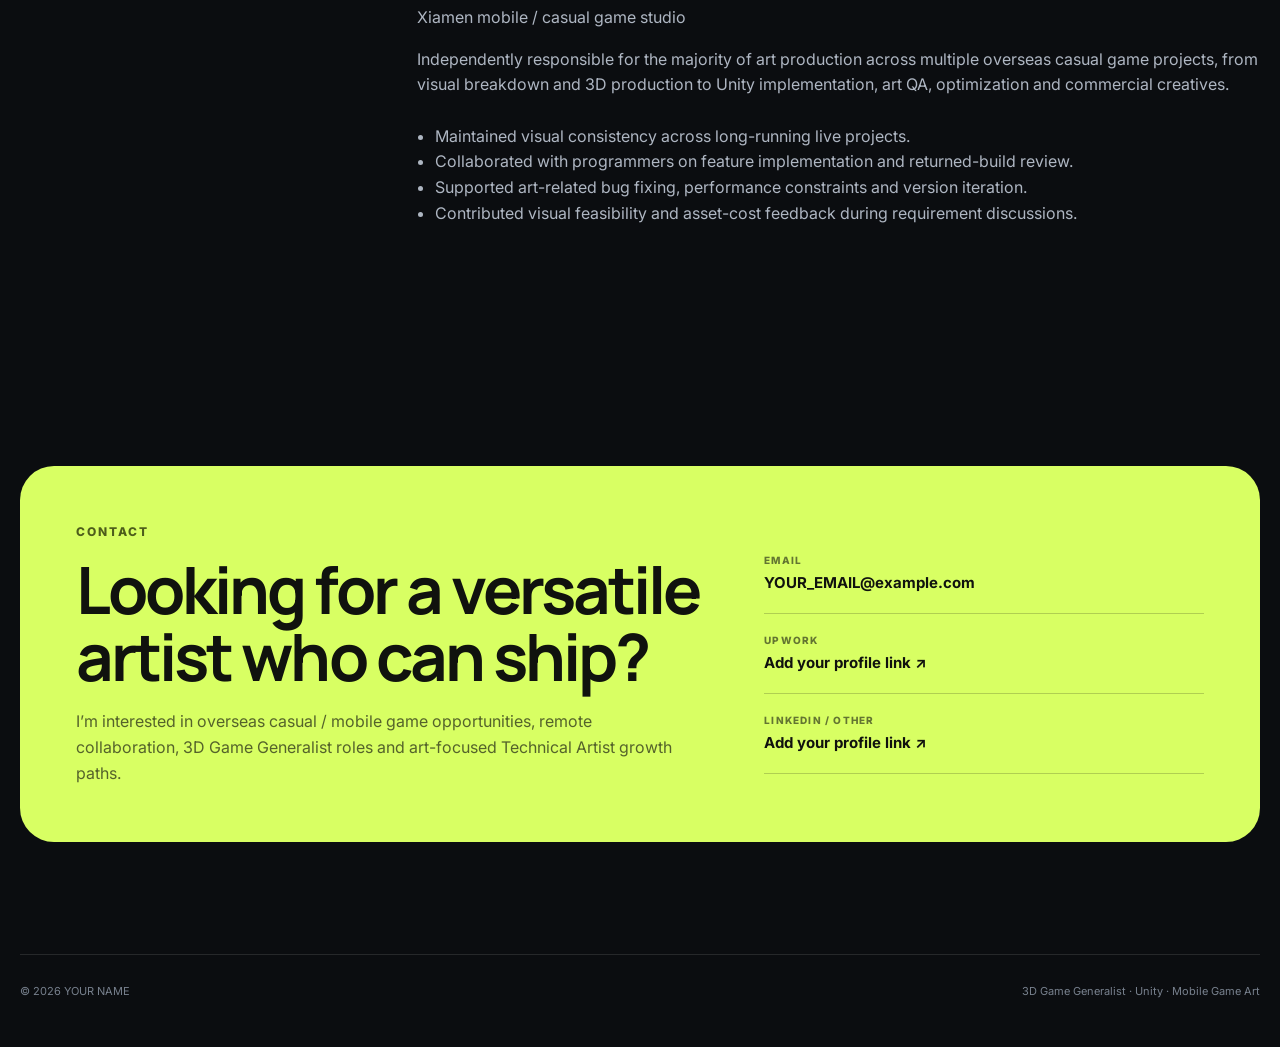
==== commit c84cb67a: "Update index.html" ====
--- a/index.html
+++ b/index.html
@@ -3,7 +3,7 @@
 <head>
   <meta charset="UTF-8" />
   <meta name="viewport" content="width=device-width, initial-scale=1.0" />
-  <meta name="description" content="3D Game Generalist portfolio focused on stylized mobile games, Unity integration, UI, animation support and mobile optimization." />
+  <meta name="description" content="3D Game Generalist portfolio featuring shipped stylized mobile games, end-to-end art ownership, Unity implementation, art QA and mobile optimization." />
   <title>3D Game Generalist — Portfolio</title>
   <link rel="preconnect" href="https://fonts.googleapis.com">
   <link rel="preconnect" href="https://fonts.gstatic.com" crossorigin>
@@ -42,19 +42,20 @@
 
   <main id="top">
     <section class="hero section">
-      <div class="eyebrow reveal">3D GAME GENERALIST · UNITY · MOBILE GAME ART</div>
+      <div class="eyebrow reveal">3D GAME GENERALIST · UNITY · STYLIZED MOBILE GAMES</div>
 
       <div class="hero-grid">
         <div class="hero-copy">
           <h1 class="reveal">
-            I build stylized mobile game art
-            <span>from first asset to final Unity delivery.</span>
+            End-to-end art ownership
+            <span>for shipped stylized mobile games.</span>
           </h1>
 
           <p class="hero-lede reveal">
-            Around 5 years of commercial experience in overseas casual games.
-            I independently cover 3D assets, UI, Unity integration, character setup,
-            animation adaptation, visual QA, mobile optimization and store creatives.
+            5 years of commercial experience on overseas casual titles, including a
+            10M+ download live game. I work across environments, props, UI, character setup,
+            animation adaptation, Unity implementation, art QA and mobile optimization—
+            bridging visual quality with real production constraints.
           </p>
 
           <div class="hero-actions reveal">
@@ -70,14 +71,14 @@
           </div>
 
           <div class="hero-card-title">YOUR NAME</div>
-          <div class="hero-card-role">Independent Core Artist / 3D Game Generalist</div>
+          <div class="hero-card-role">3D Game Generalist · Unity / Mobile</div>
 
           <div class="hero-card-divider"></div>
 
           <div class="mini-list">
-            <span>Stylized / Cartoon / Cute / Industrial</span>
-            <span>Unity production & visual implementation</span>
-            <span>Mobile optimization & Playable Ads delivery</span>
+            <span>Stylized environments, props & UI</span>
+            <span>Unity implementation, art QA & iteration</span>
+            <span>Mobile optimization & lightweight delivery</span>
           </div>
         </aside>
       </div>
@@ -89,7 +90,7 @@
         </div>
         <div class="metric">
           <strong>5</strong>
-          <span>featured commercial titles</span>
+          <span>featured shipped titles</span>
         </div>
         <div class="metric">
           <strong>&lt;100</strong>
@@ -102,25 +103,35 @@
       </div>
     </section>
 
+    
     <section class="section projects-section" id="projects">
       <div class="section-heading reveal">
         <div>
-          <div class="eyebrow">SELECTED COMMERCIAL WORK</div>
-          <h2>Projects with measurable results.</h2>
+          <div class="eyebrow">SELECTED SHIPPED WORK</div>
+          <h2>Commercial work, not isolated art tests.</h2>
         </div>
         <p>
-          Each project below represents end-to-end art ownership: asset creation,
-          Unity implementation, iteration, visual QA and mobile-focused delivery.
+          Selected mobile titles showing final gameplay, UI, runtime performance and scene structure.
+          Internal project hierarchies and proprietary implementation details are intentionally excluded.
         </p>
       </div>
 
       <div class="project-list">
         <article class="project-card featured reveal">
-          <div class="project-visual visual-tower">
-            <div class="visual-label">01 / FLAGSHIP</div>
-            <div class="visual-placeholder">
-              <span>MY TINY TOWER</span>
-              <small>Replace with gameplay / environment screenshot</small>
+          <div class="case-media">
+            <a class="media-frame proof-panel" href="assets/tiny-tower-proof.jpg" target="_blank" rel="noopener">
+              <img src="assets/tiny-tower-proof.jpg" alt="My Tiny Tower runtime performance and scene structure proof image" loading="lazy">
+              <span class="media-badge">Runtime Performance / Scene Structure</span>
+            </a>
+            <div class="media-pair media-pair-main">
+              <a class="media-frame" href="assets/tiny-tower-performance.webp" target="_blank" rel="noopener">
+                <img src="assets/tiny-tower-performance.webp" alt="My Tiny Tower runtime statistics" loading="lazy">
+                <span class="media-badge">Runtime Stats</span>
+              </a>
+              <a class="media-frame" href="assets/tiny-tower-wireframe.webp" target="_blank" rel="noopener">
+                <img src="assets/tiny-tower-wireframe.webp" alt="My Tiny Tower wireframe view" loading="lazy">
+                <span class="media-badge">Wireframe / Scene Complexity</span>
+              </a>
             </div>
           </div>
 
@@ -154,26 +165,38 @@
               </ul>
             </details>
           </div>
+
+          <div class="video-feature tower-video-feature">
+            <div class="video-shell">
+              <video controls muted playsinline preload="metadata" poster="assets/my-tiny-tower-gameplay-poster.jpg">
+                <source src="assets/my-tiny-tower-gameplay.mp4" type="video/mp4">
+                Your browser does not support HTML5 video.
+              </video>
+            </div>
+            <div class="video-copy">
+              <div class="eyebrow">MY TINY TOWER · GAMEPLAY DEMO</div>
+              <h4>A live-game view of the visual system in motion.</h4>
+              <p>
+                Short gameplay capture showing the stylized environment, character scale,
+                interaction readability and UI presentation in the shipped mobile experience.
+              </p>
+            </div>
+          </div>
         </article>
 
         <article class="project-card reveal">
-          <div class="project-visual visual-oil">
-            <div class="visual-label">02 / INDUSTRIAL</div>
-            <div class="visual-placeholder">
-              <span>IDLE OIL WELL</span>
-              <small>Replace with gameplay / environment screenshot</small>
-            </div>
-          </div>
-          <div class="project-content">
-            <div class="project-topline">
-              <span>Industrial · Casual</span>
-              <span>~3 years iteration</span>
-            </div>
-            <h3>Idle Oil Well</h3>
-            <p class="project-summary">
-              Full 3D art production and Unity scene implementation, including
-              program collaboration, visual acceptance, version updates and optimization.
-            </p>
+          <div class="case-study-head">
+            <div>
+              <div class="project-topline">
+                <span>Industrial · Casual</span>
+                <span>~3 years iteration</span>
+              </div>
+              <h3>Idle Oil Well</h3>
+              <p>
+                Full 3D art production and Unity scene implementation, including program collaboration,
+                visual acceptance, version updates and optimization.
+              </p>
+            </div>
             <div class="project-kpis compact">
               <div><strong>1M+</strong><span>downloads</span></div>
               <div><strong>$0.56</strong><span>initial CPI</span></div>
@@ -181,82 +204,183 @@
               <div><strong>~30 min</strong><span>D1 session length</span></div>
             </div>
           </div>
+
+          <div class="video-feature oil-video-feature">
+            <div class="video-shell">
+              <video controls muted playsinline preload="metadata" poster="assets/idle-oil-gameplay-poster.jpg">
+                <source src="assets/idle-oil-gameplay.mp4" type="video/mp4">
+                Your browser does not support HTML5 video.
+              </video>
+            </div>
+            <div class="video-copy">
+              <div class="eyebrow">IDLE OIL WELL · GAMEPLAY</div>
+              <h4>Final mobile presentation and interaction.</h4>
+              <p>
+                Gameplay capture from the commercial project, supported by a combined
+                proof image, runtime statistics and wireframe views to show visual delivery
+                and mobile optimization without exposing internal project structure.
+              </p>
+            </div>
+          </div>
+
+          <a class="media-frame proof-panel section-proof" href="assets/idle-oil-proof.jpg" target="_blank" rel="noopener">
+            <img src="assets/idle-oil-proof.jpg" alt="Idle Oil Well final gameplay, runtime stats and scene wireframe proof image" loading="lazy">
+            <span class="media-badge">Final Gameplay / Runtime Stats / Scene Wireframe</span>
+          </a>
+
+          <div class="production-gallery oil-gallery safe-gallery">
+            <a class="media-frame portrait" href="assets/idle-oil-gameplay.webp" target="_blank" rel="noopener">
+              <img src="assets/idle-oil-gameplay.webp" alt="Idle Oil Well final mobile gameplay" loading="lazy">
+              <span class="media-badge">Final Gameplay</span>
+            </a>
+            <a class="media-frame landscape" href="assets/idle-oil-performance.webp" target="_blank" rel="noopener">
+              <img src="assets/idle-oil-performance.webp" alt="Idle Oil Well runtime statistics" loading="lazy">
+              <span class="media-badge">Runtime Stats</span>
+            </a>
+            <a class="media-frame landscape" href="assets/idle-oil-wireframe.webp" target="_blank" rel="noopener">
+              <img src="assets/idle-oil-wireframe.webp" alt="Idle Oil Well wireframe scene" loading="lazy">
+              <span class="media-badge">Wireframe / Scene Complexity</span>
+            </a>
+          </div>
         </article>
 
-        <div class="project-grid">
-          <article class="project-card small reveal">
-            <div class="project-visual visual-sun">
-              <div class="visual-label">03</div>
-              <div class="visual-placeholder">
-                <span>SUNSHINE POWER</span>
-                <small>Add project screenshot</small>
+        <article class="project-card reveal">
+          <div class="case-study-head">
+            <div>
+              <div class="project-topline">
+                <span>Cute · Casual · Character / Environment</span>
+                <span>Commercial project</span>
               </div>
-            </div>
-            <div class="project-content">
-              <div class="project-topline"><span>Cartoon · Casual</span></div>
-              <h3>Sunshine Power</h3>
-              <p>
-                Independent 3D art production, Unity implementation, scene / prop /
-                material presentation and mobile-ready delivery.
-              </p>
-              <div class="single-stat"><strong>1M+</strong> downloads</div>
-            </div>
-          </article>
-
-          <article class="project-card small reveal">
-            <div class="project-visual visual-shoot">
-              <div class="visual-label">04</div>
-              <div class="visual-placeholder">
-                <span>SHOOTING INC</span>
-                <small>Add project screenshot</small>
-              </div>
-            </div>
-            <div class="project-content">
-              <div class="project-topline"><span>Shooting · Casual</span></div>
-              <h3>Shooting Inc</h3>
-              <p>
-                3D environments and related assets, Unity implementation,
-                mobile optimization and visual QA with programmers.
-              </p>
-              <div class="stat-row">
-                <div class="single-stat"><strong>1M+</strong> downloads</div>
-                <div class="single-stat"><strong>$0.55</strong> CPI</div>
-                <div class="single-stat"><strong>35%</strong> D1 retention</div>
-              </div>
-            </div>
-          </article>
-
-          <article class="project-card small reveal">
-            <div class="project-visual visual-cat">
-              <div class="visual-label">05</div>
-              <div class="visual-placeholder">
-                <span>CAT TRAIN TYCOON</span>
-                <small>Add project screenshot</small>
-              </div>
-            </div>
-            <div class="project-content">
-              <div class="project-topline"><span>Cute · Casual</span></div>
               <h3>Cat Train Tycoon</h3>
               <p>
-                Cat characters, environments, buildings and props, plus rigging,
+                Cat characters, train / station environments, props and UI, plus rigging,
                 animation adaptation, Unity implementation and mobile optimization.
               </p>
-              <div class="single-stat"><strong>500K+</strong> Google Play downloads</div>
+            </div>
+            <div class="single-stat project-download"><strong>500K+</strong> Google Play downloads</div>
+          </div>
+
+          <div class="video-feature">
+            <div class="video-shell">
+              <video controls muted playsinline preload="metadata" poster="assets/cat-train-gameplay.webp">
+                <source src="assets/cat-train-gameplay.mp4" type="video/mp4">
+                Your browser does not support HTML5 video.
+              </video>
+            </div>
+            <div class="video-copy">
+              <div class="eyebrow">GAMEPLAY CAPTURE</div>
+              <h4>From Unity scene assembly to live mobile presentation.</h4>
+              <p>
+                This clip shows the stylized carriage environment, cat characters, UI interaction
+                and the final in-game presentation. Supporting images below include a combined proof image,
+                UI, final gameplay and scene wireframe structure.
+              </p>
+            </div>
+          </div>
+
+          <a class="media-frame proof-panel section-proof" href="assets/cat-train-proof.jpg" target="_blank" rel="noopener">
+            <img src="assets/cat-train-proof.jpg" alt="Cat Train Tycoon final gameplay, runtime stats and scene wireframe proof image" loading="lazy">
+            <span class="media-badge">Final Gameplay / Runtime Stats / Scene Wireframe</span>
+          </a>
+
+          <div class="production-gallery cat-gallery safe-gallery">
+            <a class="media-frame portrait" href="assets/cat-train-ui.webp" target="_blank" rel="noopener">
+              <img src="assets/cat-train-ui.webp" alt="Cat Train Tycoon UI screen" loading="lazy">
+              <span class="media-badge">UI / Character System</span>
+            </a>
+            <a class="media-frame portrait" href="assets/cat-train-gameplay.webp" target="_blank" rel="noopener">
+              <img src="assets/cat-train-gameplay.webp" alt="Cat Train Tycoon gameplay screenshot" loading="lazy">
+              <span class="media-badge">Final Gameplay</span>
+            </a>
+            <a class="media-frame landscape" href="assets/cat-train-wireframe.webp" target="_blank" rel="noopener">
+              <img src="assets/cat-train-wireframe.webp" alt="Cat Train Tycoon wireframe view" loading="lazy">
+              <span class="media-badge">Wireframe / Scene Complexity</span>
+            </a>
+          </div>
+        </article>
+
+        <div class="project-grid text-case-grid">
+          <article class="project-card small text-case-card reveal">
+            <div class="text-case-head">
+              <div class="visual-label">04 · TEXT CASE STUDY</div>
+              <div class="project-topline">
+                <span>Cartoon · Casual · Mobile</span>
+                <span>Shipped Commercial Title</span>
+              </div>
+              <h3>Sunshine Power</h3>
+              <p class="text-case-summary">
+                Independent art production for a stylized casual mobile title. I carried the
+                project from 3D asset production through Unity implementation, final visual
+                presentation and mobile-ready delivery.
+              </p>
+            </div>
+
+            <div class="text-case-body">
+              <div class="text-case-stat">
+                <strong>1M+</strong>
+                <span>downloads</span>
+              </div>
+              <div class="text-case-focus">
+                <span>3D environments & props</span>
+                <span>Materials & visual presentation</span>
+                <span>Unity scene implementation</span>
+                <span>Mobile asset optimization</span>
+              </div>
+            </div>
+
+            <div class="text-case-note">
+              Public project media is not shown in this portfolio; responsibilities and shipped results are summarized here.
             </div>
           </article>
-        </div>
-      </div>
+
+          <article class="project-card small text-case-card reveal">
+            <div class="text-case-head">
+              <div class="visual-label">05 · TEXT CASE STUDY</div>
+              <div class="project-topline">
+                <span>Shooting · Casual · Mobile</span>
+                <span>Shipped Commercial Title</span>
+              </div>
+              <h3>Shooting Inc</h3>
+              <p class="text-case-summary">
+                Independent 3D environment and related art delivery for a casual shooting title,
+                covering Unity implementation, mobile optimization, visual QA and iteration with programmers.
+              </p>
+            </div>
+
+            <div class="text-case-kpis">
+              <div><strong>1M+</strong><span>downloads</span></div>
+              <div><strong>$0.55</strong><span>initial CPI</span></div>
+              <div><strong>35%</strong><span>initial D1 retention</span></div>
+            </div>
+
+            <div class="text-case-focus">
+              <span>3D environments & assets</span>
+              <span>Unity implementation</span>
+              <span>Art-side QA & iteration</span>
+              <span>Mobile optimization</span>
+            </div>
+
+            <div class="text-case-note">
+              Public project media is not shown in this portfolio; responsibilities and performance data are summarized here.
+            </div>
+          </article>
+        </div>
+
+      <p class="media-note reveal">
+        Portfolio media focuses on public-facing gameplay, UI, wireframe views and runtime statistics.
+        Projects without suitable public media are presented as text case studies rather than using placeholder imagery.
+      </p>
     </section>
 
     <section class="section" id="pipeline">
       <div class="section-heading reveal">
         <div>
           <div class="eyebrow">END-TO-END OWNERSHIP</div>
-          <h2>One artist across the full production chain.</h2>
+          <h2>From brief to shipped build.</h2>
         </div>
         <p>
-          My strength is not only creating isolated assets. I can carry a visual
-          requirement through production, engine integration, iteration and delivery.
+          I’m strongest in roles that need one artist to connect visual direction,
+          asset production, Unity implementation, iteration and mobile-ready delivery.
         </p>
       </div>
 
@@ -462,939 +586,3 @@
   <script src="script.js"></script>
 </body>
 </html>
-
-# 3D Game Generalist Portfolio Website
-
-A responsive static portfolio site built around your existing resume positioning.
-
-## Files
-- `index.html` — website content
-- `styles.css` — visual design
-- `script.js` — mobile navigation + reveal animation
-- `assets/` — put project screenshots here
-
-## Fastest way to preview
-Double-click `index.html`.
-
-## Before publishing
-Search and replace:
-- `YOUR NAME`
-- `YOUR_EMAIL@example.com`
-- Upwork placeholder link
-- LinkedIn / other placeholder link
-
-## Replace project placeholders with screenshots
-A simple approach:
-
-1. Put a screenshot in `assets/`, e.g.:
-   `assets/my-tiny-tower.jpg`
-
-2. In the corresponding `.project-visual` element, add:
-   `style="background-image:url('assets/my-tiny-tower.jpg'); background-size:cover; background-position:center;"`
-
-3. Delete or keep the `.visual-placeholder` text depending on your preference.
-
-For the strongest portfolio presentation, use:
-- 16:9 gameplay screenshots
-- clean Unity scene captures
-- UI / before-after visual examples
-- optimization screenshots only when they clearly support a case study
-
-## Free deployment options
-- GitHub Pages
-- Vercel
-- Netlify
-
-This is a static site and needs no backend.
-
-const year = document.getElementById("year");
-if (year) year.textContent = new Date().getFullYear();
-
-const toggle = document.querySelector(".menu-toggle");
-const nav = document.querySelector(".nav-links");
-
-if (toggle && nav) {
-  toggle.addEventListener("click", () => {
-    const open = nav.classList.toggle("open");
-    toggle.setAttribute("aria-expanded", String(open));
-  });
-
-  nav.querySelectorAll("a").forEach(link => {
-    link.addEventListener("click", () => {
-      nav.classList.remove("open");
-      toggle.setAttribute("aria-expanded", "false");
-    });
-  });
-}
-
-const observer = new IntersectionObserver(
-  entries => {
-    entries.forEach(entry => {
-      if (entry.isIntersecting) {
-        entry.target.classList.add("visible");
-        observer.unobserve(entry.target);
-      }
-    });
-  },
-  { threshold: 0.08 }
-);
-
-document.querySelectorAll(".reveal").forEach(el => observer.observe(el));
-
-:root {
-  --bg: #0b0d10;
-  --surface: #12151a;
-  --surface-2: #171b21;
-  --line: rgba(255,255,255,.11);
-  --text: #f5f7fa;
-  --muted: #aeb6c2;
-  --muted-2: #77808d;
-  --accent: #d8ff63;
-  --accent-2: #80f0c0;
-  --radius: 26px;
-  --max: 1240px;
-}
-
-* { box-sizing: border-box; }
-
-html {
-  scroll-behavior: smooth;
-  background: var(--bg);
-}
-
-body {
-  margin: 0;
-  color: var(--text);
-  background:
-    radial-gradient(circle at 12% 8%, rgba(216,255,99,.07), transparent 25rem),
-    radial-gradient(circle at 84% 18%, rgba(128,240,192,.06), transparent 28rem),
-    var(--bg);
-  font-family: Inter, system-ui, -apple-system, BlinkMacSystemFont, "Segoe UI", sans-serif;
-  line-height: 1.6;
-}
-
-a { color: inherit; text-decoration: none; }
-button { font: inherit; }
-
-.noise {
-  pointer-events: none;
-  position: fixed;
-  inset: 0;
-  z-index: 9999;
-  opacity: .035;
-  background-image: url("data:image/svg+xml,%3Csvg viewBox='0 0 180 180' xmlns='http://www.w3.org/2000/svg'%3E%3Cfilter id='n'%3E%3CfeTurbulence type='fractalNoise' baseFrequency='.9' numOctaves='4' stitchTiles='stitch'/%3E%3C/filter%3E%3Crect width='100%25' height='100%25' filter='url(%23n)' opacity='.35'/%3E%3C/svg%3E");
-}
-
-.site-header {
-  width: min(calc(100% - 40px), var(--max));
-  margin: 18px auto 0;
-  padding: 13px 14px 13px 18px;
-  display: flex;
-  align-items: center;
-  justify-content: space-between;
-  position: sticky;
-  top: 16px;
-  z-index: 100;
-  border: 1px solid var(--line);
-  border-radius: 999px;
-  background: rgba(11,13,16,.76);
-  backdrop-filter: blur(20px);
-  box-shadow: 0 10px 40px rgba(0,0,0,.2);
-}
-
-.brand {
-  display: flex;
-  align-items: center;
-  gap: 10px;
-  font-size: 12px;
-  letter-spacing: .12em;
-  font-weight: 700;
-}
-
-.brand-dot {
-  width: 9px;
-  height: 9px;
-  border-radius: 50%;
-  background: var(--accent);
-  box-shadow: 0 0 0 5px rgba(216,255,99,.08);
-}
-
-.nav-links {
-  display: flex;
-  align-items: center;
-  gap: 8px;
-}
-
-.nav-links a {
-  color: var(--muted);
-  font-size: 13px;
-  font-weight: 600;
-  padding: 9px 13px;
-  border-radius: 999px;
-  transition: .2s ease;
-}
-
-.nav-links a:hover {
-  color: var(--text);
-  background: rgba(255,255,255,.06);
-}
-
-.nav-links .nav-cta {
-  color: #111;
-  background: var(--accent);
-}
-
-.menu-toggle { display: none; }
-
-.section {
-  width: min(calc(100% - 40px), var(--max));
-  margin: 0 auto;
-  padding: 112px 0;
-}
-
-.hero {
-  padding-top: 132px;
-}
-
-.eyebrow {
-  color: var(--accent);
-  font-size: 12px;
-  font-weight: 800;
-  letter-spacing: .16em;
-  text-transform: uppercase;
-}
-
-.hero-grid {
-  display: grid;
-  grid-template-columns: 1.45fr .55fr;
-  gap: 40px;
-  align-items: end;
-  margin-top: 30px;
-}
-
-h1, h2, h3 {
-  font-family: Manrope, Inter, sans-serif;
-  margin-top: 0;
-  letter-spacing: -.045em;
-}
-
-h1 {
-  font-size: clamp(52px, 7.2vw, 104px);
-  line-height: .98;
-  margin-bottom: 34px;
-  max-width: 980px;
-}
-
-h1 span {
-  color: var(--muted-2);
-}
-
-.hero-lede {
-  max-width: 760px;
-  color: var(--muted);
-  font-size: clamp(17px, 1.6vw, 21px);
-}
-
-.hero-actions {
-  display: flex;
-  gap: 12px;
-  margin-top: 34px;
-}
-
-.button {
-  display: inline-flex;
-  min-height: 48px;
-  align-items: center;
-  justify-content: center;
-  padding: 0 20px;
-  border-radius: 999px;
-  border: 1px solid var(--line);
-  font-size: 14px;
-  font-weight: 700;
-}
-
-.button.primary {
-  color: #111;
-  background: var(--accent);
-  border-color: var(--accent);
-}
-
-.button.ghost:hover {
-  background: rgba(255,255,255,.06);
-}
-
-.hero-card {
-  padding: 26px;
-  border: 1px solid var(--line);
-  border-radius: var(--radius);
-  background: linear-gradient(160deg, rgba(255,255,255,.055), rgba(255,255,255,.018));
-}
-
-.status {
-  display: flex;
-  gap: 9px;
-  align-items: center;
-  color: var(--muted);
-  font-size: 12px;
-}
-
-.status-dot {
-  width: 8px;
-  height: 8px;
-  border-radius: 50%;
-  background: var(--accent-2);
-  box-shadow: 0 0 0 5px rgba(128,240,192,.08);
-}
-
-.hero-card-title {
-  margin-top: 42px;
-  font-family: Manrope, sans-serif;
-  font-size: 30px;
-  font-weight: 800;
-  letter-spacing: -.04em;
-}
-
-.hero-card-role {
-  color: var(--muted);
-  font-size: 14px;
-  margin-top: 5px;
-}
-
-.hero-card-divider {
-  height: 1px;
-  background: var(--line);
-  margin: 22px 0;
-}
-
-.mini-list {
-  display: grid;
-  gap: 8px;
-  color: var(--muted);
-  font-size: 13px;
-}
-
-.metrics {
-  display: grid;
-  grid-template-columns: repeat(4, 1fr);
-  margin-top: 92px;
-  border-top: 1px solid var(--line);
-  border-bottom: 1px solid var(--line);
-}
-
-.metric {
-  min-height: 150px;
-  padding: 30px;
-  display: flex;
-  flex-direction: column;
-  justify-content: center;
-  border-right: 1px solid var(--line);
-}
-
-.metric:last-child { border-right: 0; }
-
-.metric strong {
-  font-family: Manrope, sans-serif;
-  font-size: clamp(34px, 4vw, 58px);
-  line-height: 1;
-  letter-spacing: -.05em;
-}
-
-.metric span {
-  color: var(--muted);
-  font-size: 13px;
-  margin-top: 11px;
-}
-
-.section-heading {
-  display: grid;
-  grid-template-columns: 1fr .65fr;
-  gap: 40px;
-  align-items: end;
-  margin-bottom: 48px;
-}
-
-.section-heading h2,
-.optimization-copy h2,
-.contact-card h2 {
-  font-size: clamp(38px, 5.1vw, 72px);
-  line-height: 1.02;
-  margin: 15px 0 0;
-}
-
-.section-heading p,
-.optimization-copy p,
-.contact-card p {
-  margin: 0;
-  color: var(--muted);
-  font-size: 16px;
-  max-width: 620px;
-}
-
-.project-list {
-  display: grid;
-  gap: 24px;
-}
-
-.project-card {
-  overflow: hidden;
-  border: 1px solid var(--line);
-  border-radius: var(--radius);
-  background: var(--surface);
-}
-
-.project-card.featured {
-  display: grid;
-  grid-template-columns: 1.05fr .95fr;
-}
-
-.project-visual {
-  min-height: 520px;
-  padding: 22px;
-  display: flex;
-  flex-direction: column;
-  justify-content: space-between;
-  position: relative;
-  overflow: hidden;
-}
-
-.project-card:not(.featured) > .project-visual {
-  min-height: 350px;
-}
-
-.project-visual::after {
-  content: "";
-  position: absolute;
-  inset: auto -8% -25% auto;
-  width: 64%;
-  aspect-ratio: 1;
-  border: 1px solid rgba(255,255,255,.13);
-  border-radius: 50%;
-  box-shadow:
-    0 0 0 40px rgba(255,255,255,.018),
-    0 0 0 80px rgba(255,255,255,.012);
-}
-
-.visual-tower {
-  background:
-    linear-gradient(140deg, rgba(216,255,99,.15), transparent 42%),
-    linear-gradient(30deg, #1b2130, #101319);
-}
-.visual-oil {
-  background:
-    linear-gradient(145deg, rgba(226,159,78,.18), transparent 48%),
-    linear-gradient(35deg, #231e18, #101216);
-}
-.visual-sun {
-  background:
-    radial-gradient(circle at 20% 20%, rgba(255,218,100,.2), transparent 30%),
-    linear-gradient(30deg, #242115, #101318);
-}
-.visual-shoot {
-  background:
-    linear-gradient(145deg, rgba(115,168,255,.16), transparent 45%),
-    linear-gradient(35deg, #182130, #0f1216);
-}
-.visual-cat {
-  background:
-    linear-gradient(145deg, rgba(245,151,199,.14), transparent 42%),
-    linear-gradient(35deg, #241a21, #111217);
-}
-
-.visual-label {
-  position: relative;
-  z-index: 2;
-  width: fit-content;
-  padding: 7px 10px;
-  border: 1px solid rgba(255,255,255,.15);
-  border-radius: 999px;
-  font-size: 10px;
-  font-weight: 800;
-  letter-spacing: .13em;
-  color: rgba(255,255,255,.74);
-}
-
-.visual-placeholder {
-  position: relative;
-  z-index: 2;
-  display: grid;
-  gap: 4px;
-}
-
-.visual-placeholder span {
-  font-family: Manrope, sans-serif;
-  font-size: clamp(34px, 4vw, 64px);
-  font-weight: 800;
-  letter-spacing: -.05em;
-  line-height: .95;
-  max-width: 85%;
-}
-
-.project-card.small .visual-placeholder span {
-  font-size: clamp(28px, 3vw, 44px);
-}
-
-.visual-placeholder small {
-  color: rgba(255,255,255,.45);
-  font-size: 12px;
-}
-
-.project-content {
-  padding: 34px;
-}
-
-.featured .project-content {
-  padding: 42px;
-  align-self: center;
-}
-
-.project-topline {
-  display: flex;
-  justify-content: space-between;
-  gap: 20px;
-  color: var(--muted-2);
-  font-size: 11px;
-  font-weight: 700;
-  letter-spacing: .08em;
-  text-transform: uppercase;
-}
-
-.project-content h3 {
-  font-size: clamp(34px, 4vw, 58px);
-  line-height: 1;
-  margin: 18px 0;
-}
-
-.project-summary,
-.project-content > p {
-  color: var(--muted);
-  margin-bottom: 28px;
-}
-
-.project-kpis {
-  display: grid;
-  grid-template-columns: repeat(2, 1fr);
-  gap: 1px;
-  background: var(--line);
-  border: 1px solid var(--line);
-  border-radius: 18px;
-  overflow: hidden;
-}
-
-.project-kpis div {
-  background: var(--surface-2);
-  padding: 20px;
-}
-
-.project-kpis strong {
-  display: block;
-  font-family: Manrope, sans-serif;
-  font-size: 27px;
-  letter-spacing: -.04em;
-}
-
-.project-kpis span {
-  color: var(--muted);
-  font-size: 11px;
-}
-
-details {
-  margin-top: 24px;
-  border-top: 1px solid var(--line);
-  padding-top: 19px;
-}
-
-summary {
-  cursor: pointer;
-  font-weight: 700;
-  font-size: 13px;
-}
-
-details ul {
-  padding-left: 18px;
-  color: var(--muted);
-  font-size: 13px;
-}
-
-.project-grid {
-  display: grid;
-  grid-template-columns: repeat(2, 1fr);
-  gap: 24px;
-}
-
-.project-grid .small:last-child {
-  grid-column: 1 / -1;
-  display: grid;
-  grid-template-columns: .85fr 1.15fr;
-}
-
-.single-stat,
-.stat-row {
-  color: var(--muted);
-  font-size: 13px;
-}
-
-.single-stat strong {
-  color: var(--text);
-  font-size: 18px;
-  margin-right: 5px;
-}
-
-.stat-row {
-  display: flex;
-  gap: 18px;
-  flex-wrap: wrap;
-}
-
-.pipeline {
-  display: grid;
-  grid-template-columns: repeat(3, 1fr);
-  border-top: 1px solid var(--line);
-  border-left: 1px solid var(--line);
-}
-
-.pipeline-item {
-  padding: 32px;
-  min-height: 250px;
-  border-right: 1px solid var(--line);
-  border-bottom: 1px solid var(--line);
-}
-
-.pipeline-item > span,
-.skill-index {
-  color: var(--accent);
-  font-size: 11px;
-  font-weight: 800;
-  letter-spacing: .12em;
-}
-
-.pipeline-item h3,
-.skill-card h3 {
-  font-size: 25px;
-  margin: 54px 0 10px;
-}
-
-.pipeline-item p,
-.skill-card p {
-  color: var(--muted);
-  font-size: 14px;
-  margin: 0;
-}
-
-.optimization-card {
-  display: grid;
-  grid-template-columns: 1.1fr .9fr;
-  gap: 56px;
-  padding: 54px;
-  border: 1px solid rgba(216,255,99,.18);
-  border-radius: calc(var(--radius) + 6px);
-  background:
-    radial-gradient(circle at 82% 14%, rgba(216,255,99,.1), transparent 30%),
-    linear-gradient(145deg, #141816, #111318);
-}
-
-.optimization-tags {
-  display: flex;
-  flex-wrap: wrap;
-  gap: 8px;
-  margin-top: 32px;
-}
-
-.optimization-tags span,
-.tool-row span {
-  padding: 8px 11px;
-  border: 1px solid var(--line);
-  border-radius: 999px;
-  color: var(--muted);
-  font-size: 11px;
-  font-weight: 700;
-}
-
-.optimization-stats {
-  display: grid;
-  grid-template-columns: repeat(2, 1fr);
-  gap: 1px;
-  align-self: stretch;
-  background: rgba(255,255,255,.09);
-  border: 1px solid rgba(255,255,255,.09);
-  border-radius: 20px;
-  overflow: hidden;
-}
-
-.optimization-stats div {
-  min-height: 160px;
-  padding: 24px;
-  background: rgba(11,13,16,.66);
-  display: flex;
-  flex-direction: column;
-  justify-content: flex-end;
-}
-
-.optimization-stats strong {
-  font-family: Manrope, sans-serif;
-  font-size: 34px;
-  letter-spacing: -.05em;
-}
-
-.optimization-stats span {
-  color: var(--muted);
-  font-size: 11px;
-}
-
-.skills-grid {
-  display: grid;
-  grid-template-columns: repeat(3, 1fr);
-  gap: 16px;
-}
-
-.skill-card {
-  min-height: 310px;
-  padding: 30px;
-  border: 1px solid var(--line);
-  border-radius: 22px;
-  background: linear-gradient(160deg, rgba(255,255,255,.035), rgba(255,255,255,.015));
-}
-
-.skill-card h3 {
-  margin-top: 48px;
-}
-
-.tool-row {
-  display: flex;
-  gap: 7px;
-  flex-wrap: wrap;
-  margin-top: 24px;
-}
-
-.skill-card small {
-  display: block;
-  color: var(--muted-2);
-  line-height: 1.5;
-  margin-top: 18px;
-}
-
-.timeline {
-  display: grid;
-  grid-template-columns: .32fr .68fr;
-  border-top: 1px solid var(--line);
-  padding-top: 34px;
-}
-
-.timeline-date {
-  color: var(--accent);
-  font-size: 12px;
-  font-weight: 800;
-  letter-spacing: .09em;
-}
-
-.timeline-content h3 {
-  font-size: clamp(30px, 4vw, 52px);
-  margin-bottom: 8px;
-}
-
-.company {
-  color: var(--muted-2);
-  margin-top: 0;
-}
-
-.timeline-content > p,
-.timeline-content li {
-  color: var(--muted);
-}
-
-.timeline-content ul {
-  padding-left: 18px;
-  margin-top: 26px;
-}
-
-.contact-card {
-  display: grid;
-  grid-template-columns: 1fr .7fr;
-  gap: 60px;
-  padding: 56px;
-  border-radius: calc(var(--radius) + 8px);
-  background: var(--accent);
-  color: #10120e;
-}
-
-.contact-card .eyebrow {
-  color: #4d5d1b;
-}
-
-.contact-card p {
-  color: rgba(16,18,14,.66);
-  margin-top: 20px;
-}
-
-.contact-links {
-  display: grid;
-  align-content: center;
-}
-
-.contact-links a {
-  padding: 18px 0;
-  border-bottom: 1px solid rgba(16,18,14,.2);
-  display: grid;
-  gap: 3px;
-}
-
-.contact-links span {
-  font-size: 10px;
-  font-weight: 800;
-  letter-spacing: .12em;
-  text-transform: uppercase;
-  opacity: .58;
-}
-
-.contact-links strong {
-  font-size: 15px;
-}
-
-footer {
-  width: min(calc(100% - 40px), var(--max));
-  margin: 0 auto;
-  padding: 28px 0 46px;
-  border-top: 1px solid var(--line);
-  display: flex;
-  justify-content: space-between;
-  gap: 20px;
-  color: var(--muted-2);
-  font-size: 11px;
-}
-
-.reveal {
-  opacity: 0;
-  transform: translateY(18px);
-  transition: opacity .7s ease, transform .7s ease;
-}
-
-.reveal.visible {
-  opacity: 1;
-  transform: translateY(0);
-}
-
-@media (max-width: 980px) {
-  .hero-grid,
-  .section-heading,
-  .optimization-card,
-  .contact-card {
-    grid-template-columns: 1fr;
-  }
-
-  .hero-card { max-width: 560px; }
-  .metrics { grid-template-columns: repeat(2, 1fr); }
-  .metric:nth-child(2) { border-right: 0; }
-  .metric:nth-child(-n+2) { border-bottom: 1px solid var(--line); }
-
-  .project-card.featured {
-    grid-template-columns: 1fr;
-  }
-
-  .project-grid {
-    grid-template-columns: 1fr;
-  }
-
-  .project-grid .small:last-child {
-    grid-column: auto;
-    grid-template-columns: 1fr;
-  }
-
-  .pipeline,
-  .skills-grid {
-    grid-template-columns: repeat(2, 1fr);
-  }
-}
-
-@media (max-width: 760px) {
-  .site-header {
-    width: min(calc(100% - 24px), var(--max));
-  }
-
-  .menu-toggle {
-    width: 42px;
-    height: 42px;
-    display: grid;
-    place-content: center;
-    gap: 5px;
-    border: 0;
-    border-radius: 50%;
-    color: white;
-    background: rgba(255,255,255,.07);
-    cursor: pointer;
-  }
-
-  .menu-toggle span {
-    width: 16px;
-    height: 1px;
-    background: currentColor;
-  }
-
-  .nav-links {
-    display: none;
-    position: absolute;
-    top: calc(100% + 9px);
-    left: 0;
-    right: 0;
-    padding: 10px;
-    border: 1px solid var(--line);
-    border-radius: 18px;
-    background: rgba(11,13,16,.96);
-    flex-direction: column;
-    align-items: stretch;
-  }
-
-  .nav-links.open { display: flex; }
-
-  .nav-links a {
-    padding: 12px 14px;
-  }
-
-  .section {
-    width: min(calc(100% - 28px), var(--max));
-    padding: 80px 0;
-  }
-
-  .hero { padding-top: 102px; }
-  .metrics { margin-top: 60px; }
-  .metric { padding: 22px; min-height: 125px; }
-
-  .project-visual,
-  .project-card:not(.featured) > .project-visual {
-    min-height: 340px;
-  }
-
-  .project-content,
-  .featured .project-content {
-    padding: 25px;
-  }
-
-  .pipeline,
-  .skills-grid {
-    grid-template-columns: 1fr;
-  }
-
-  .pipeline-item {
-    min-height: 210px;
-  }
-
-  .optimization-card,
-  .contact-card {
-    padding: 28px;
-  }
-
-  .optimization-stats {
-    grid-template-columns: 1fr 1fr;
-  }
-
-  .timeline {
-    grid-template-columns: 1fr;
-    gap: 24px;
-  }
-
-  footer {
-    width: min(calc(100% - 28px), var(--max));
-    flex-direction: column;
-  }
-}
-
-@media (prefers-reduced-motion: reduce) {
-  html { scroll-behavior: auto; }
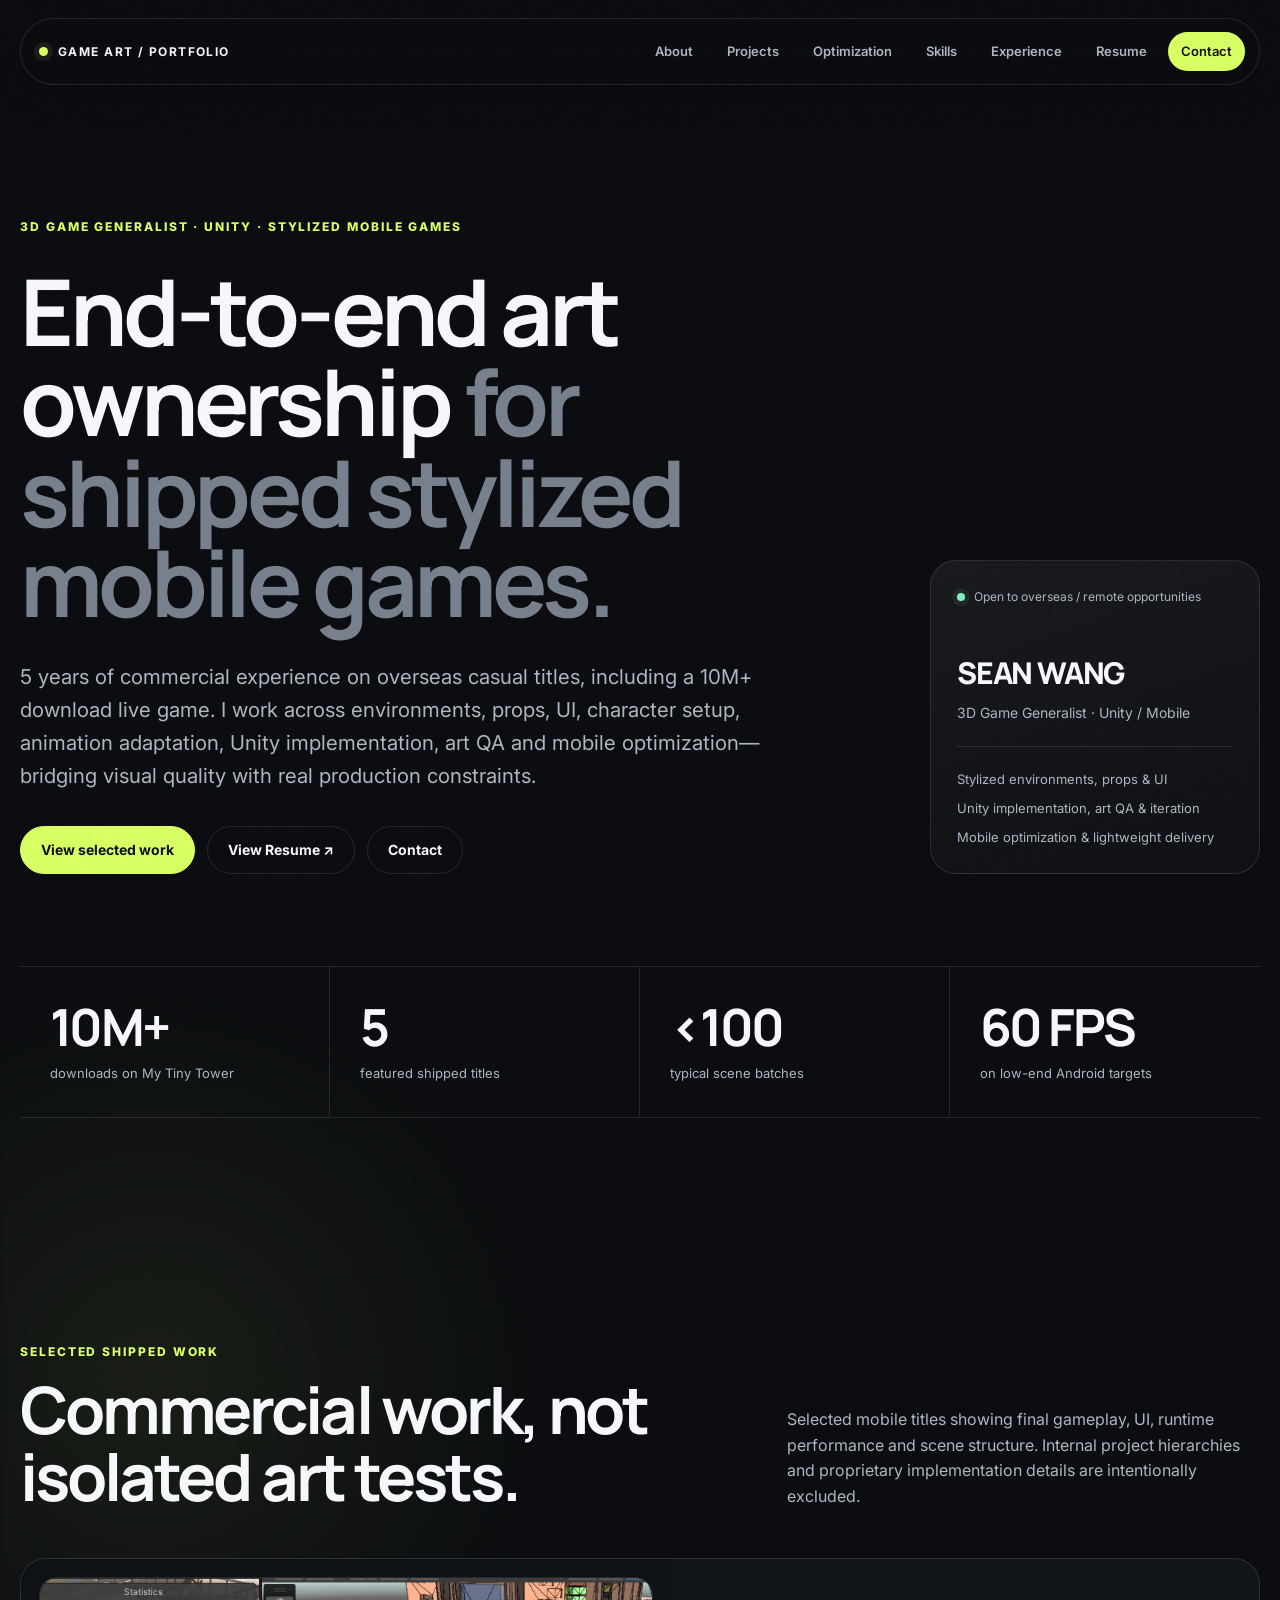
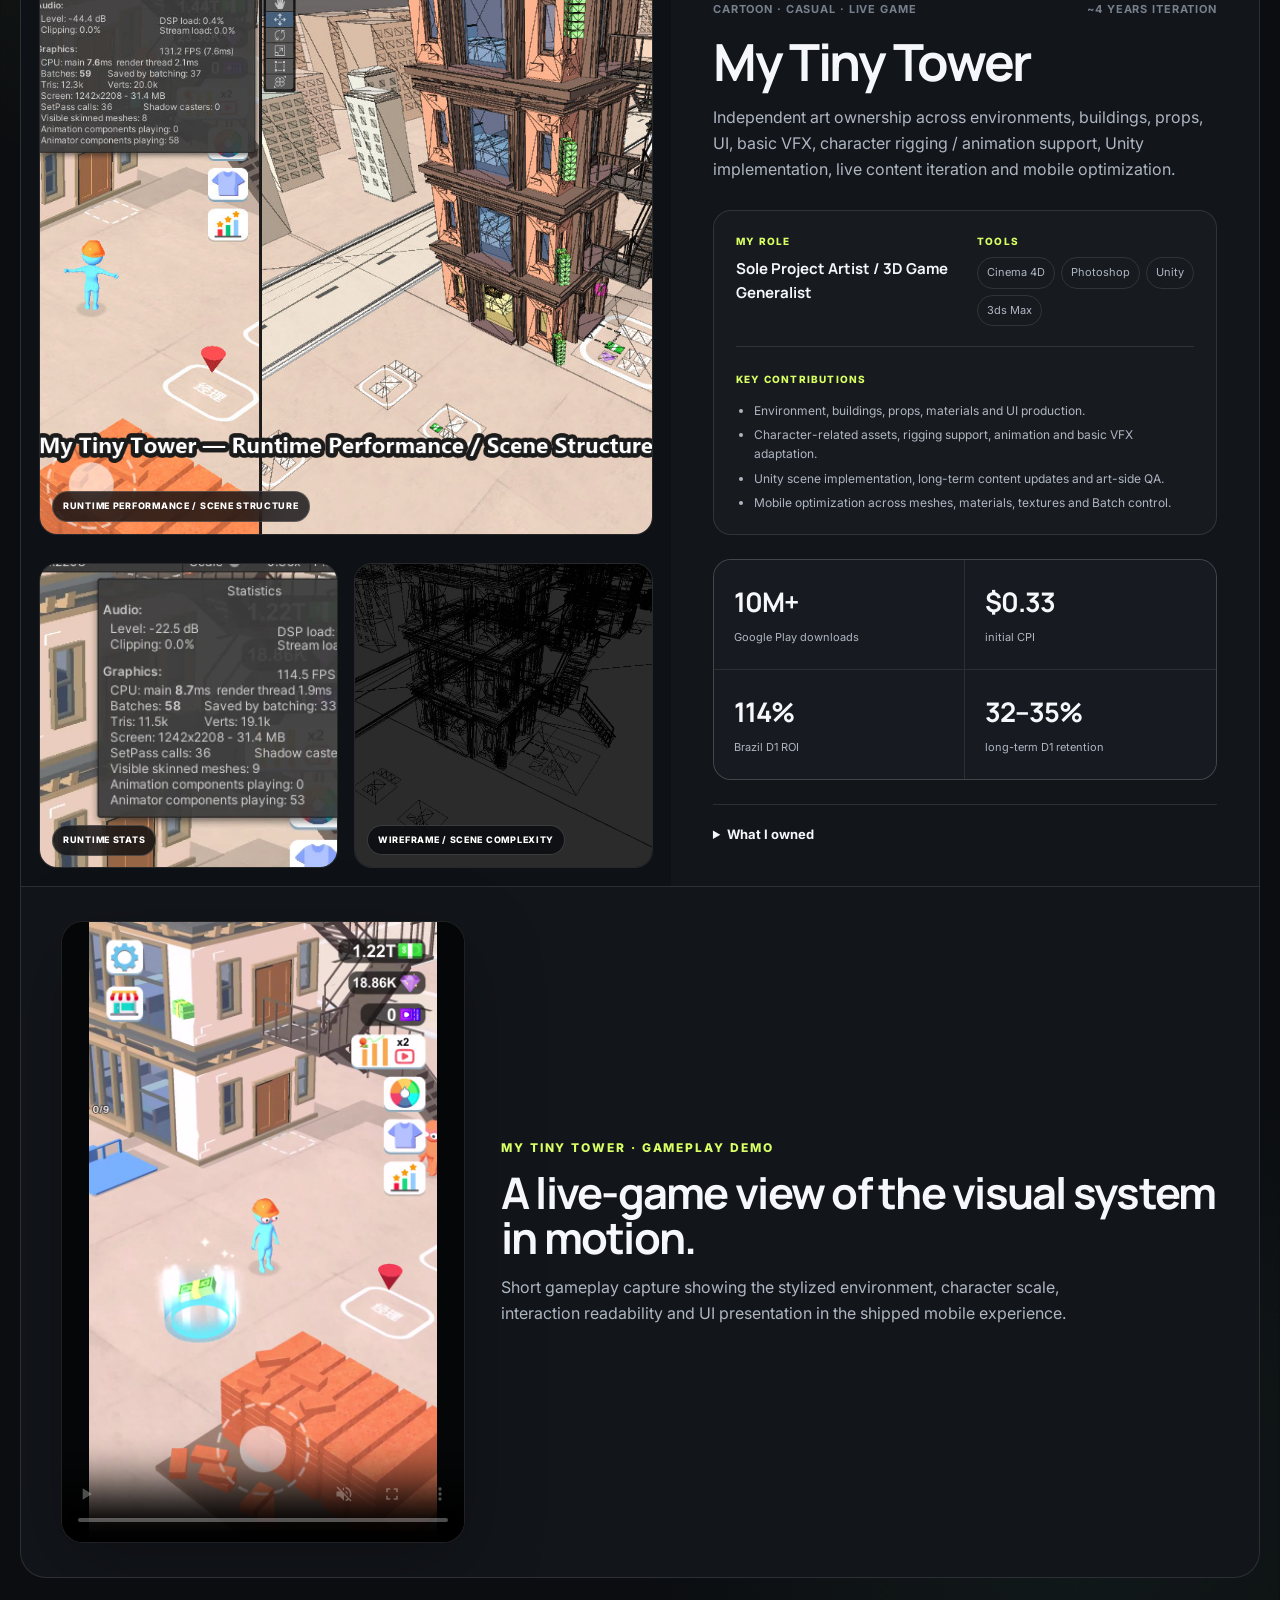
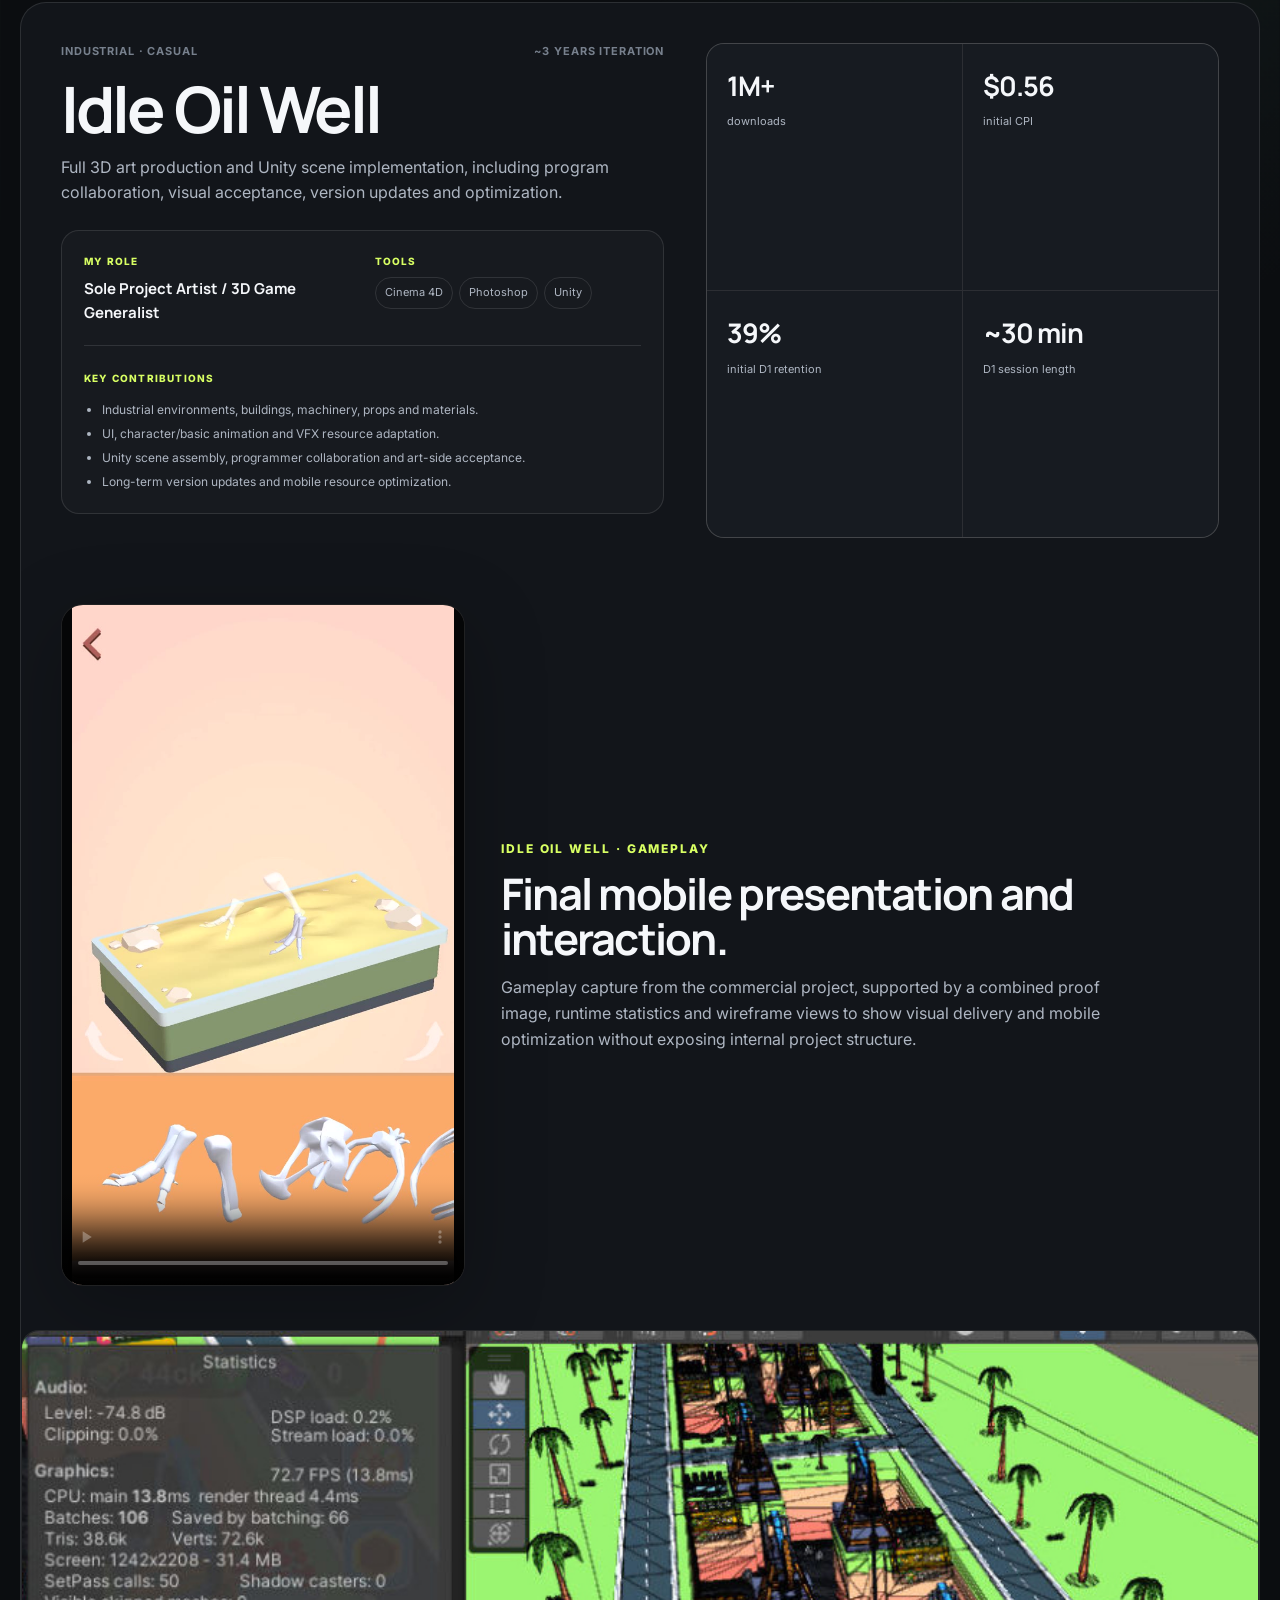
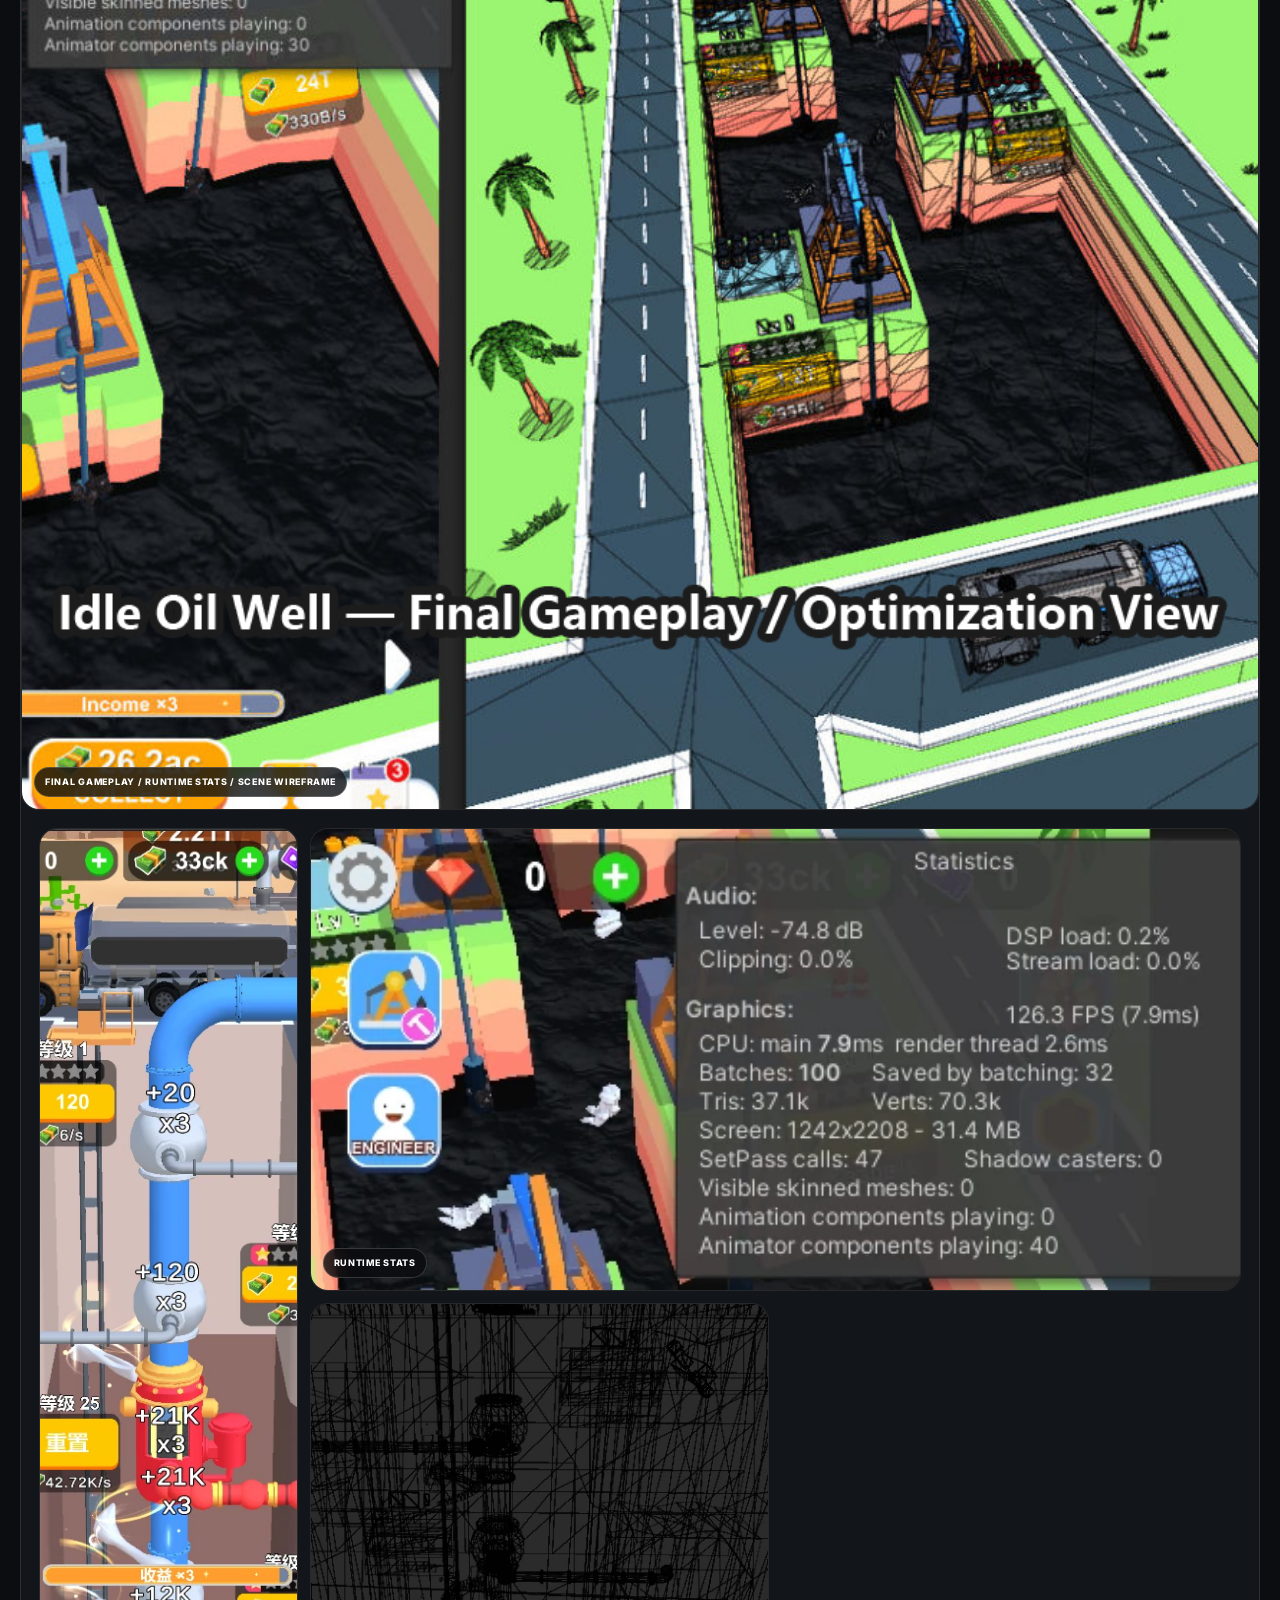
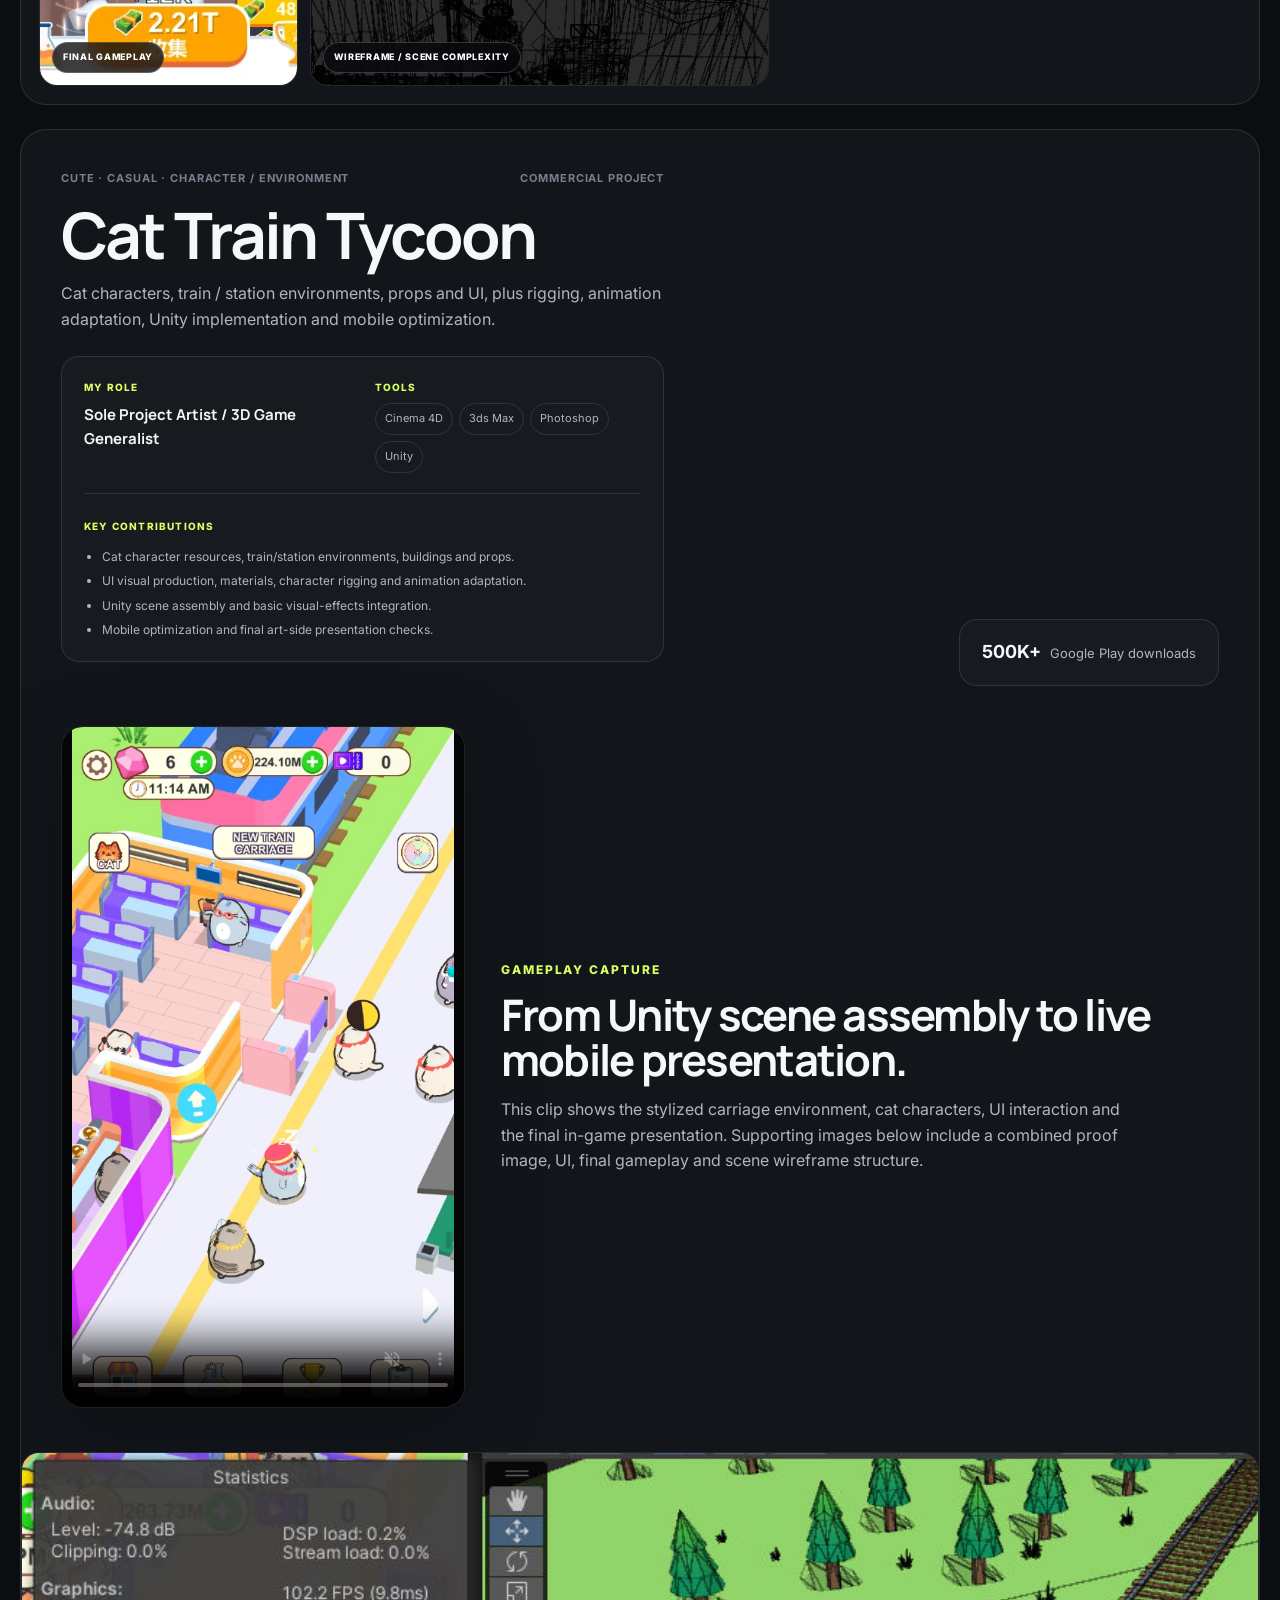
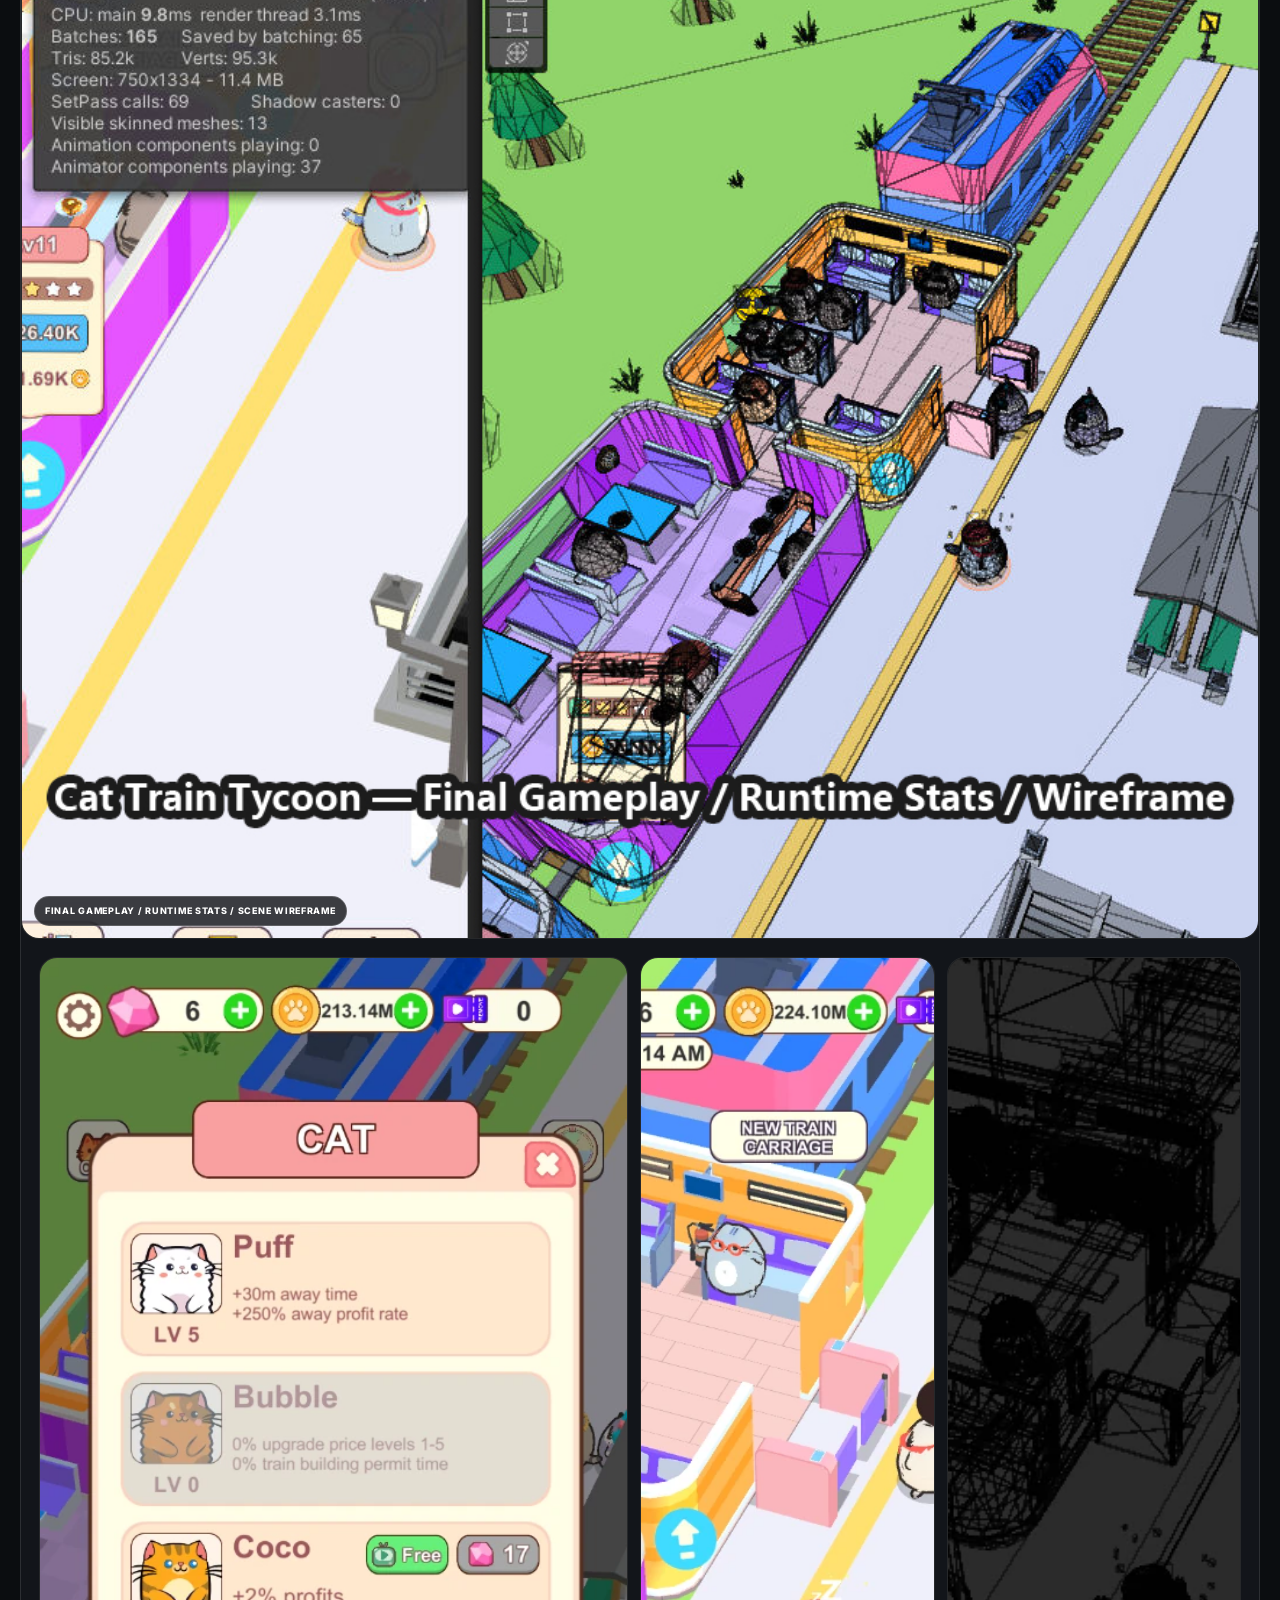
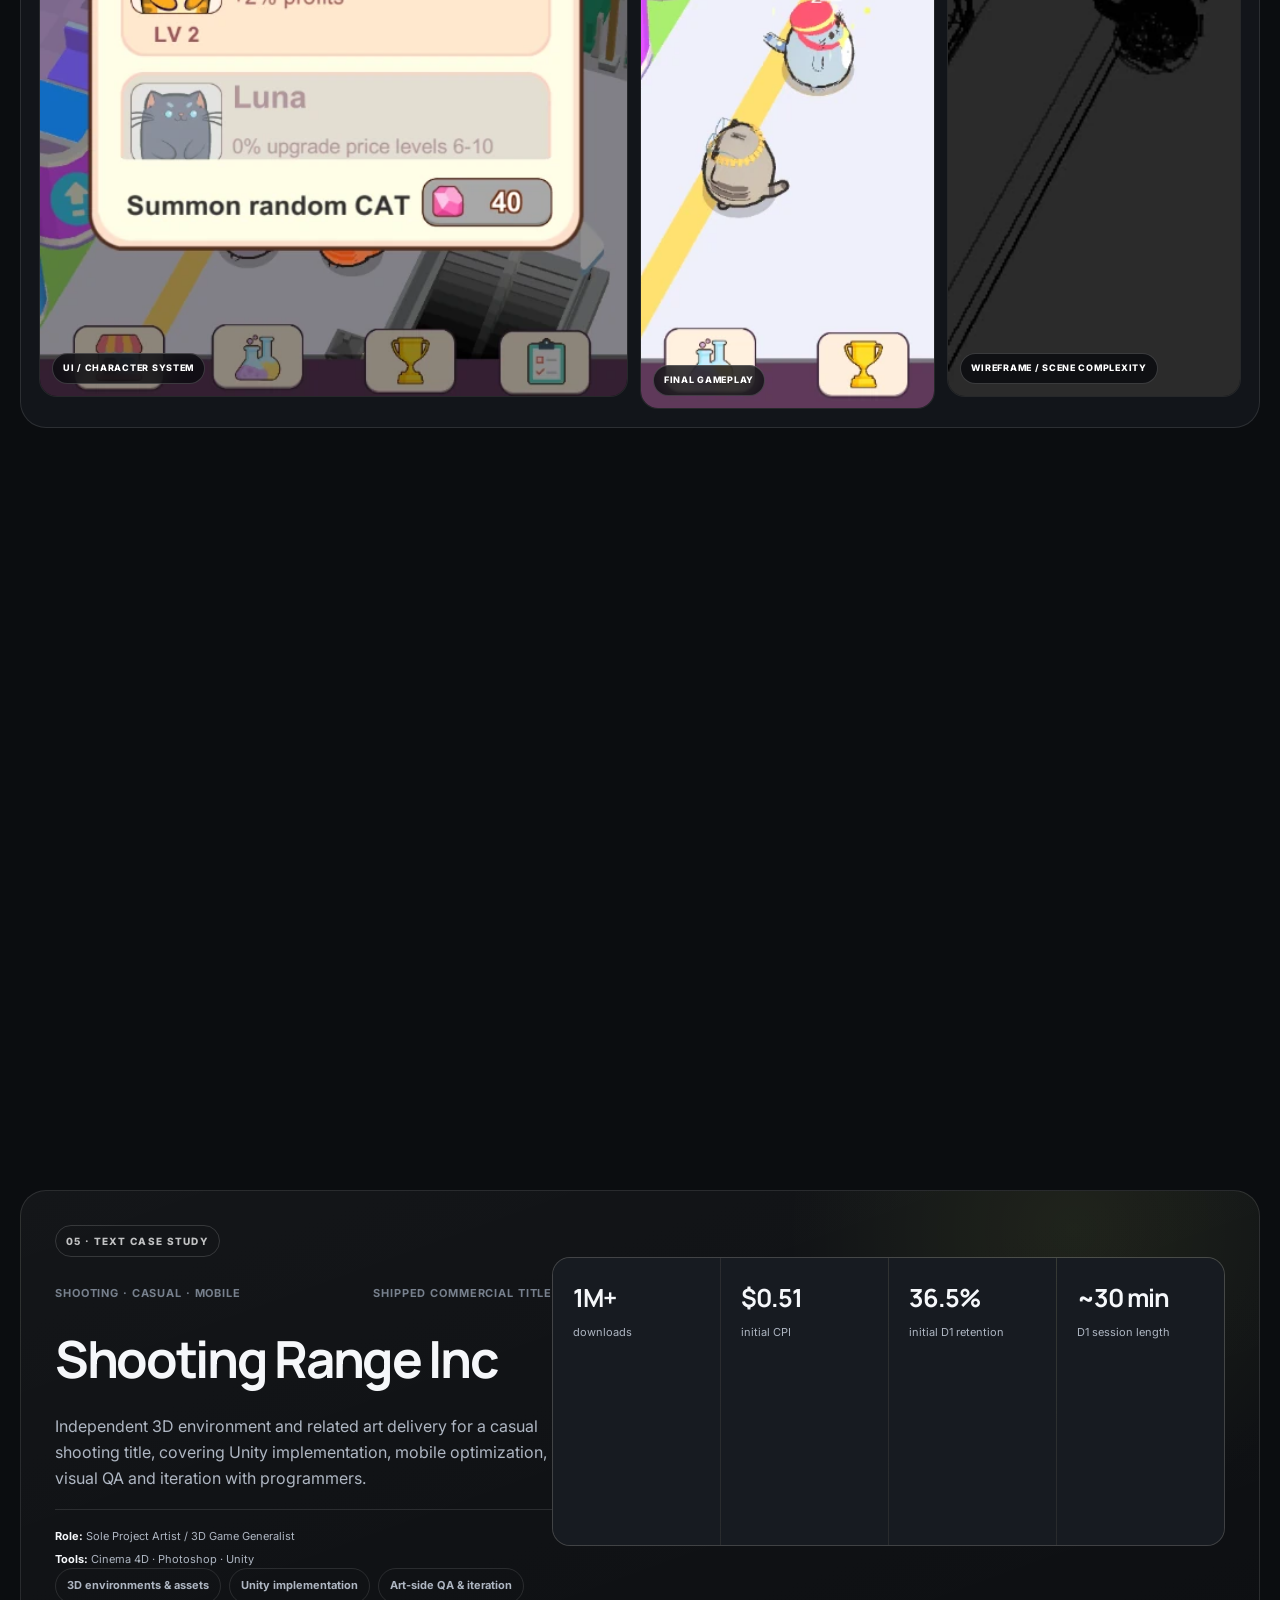
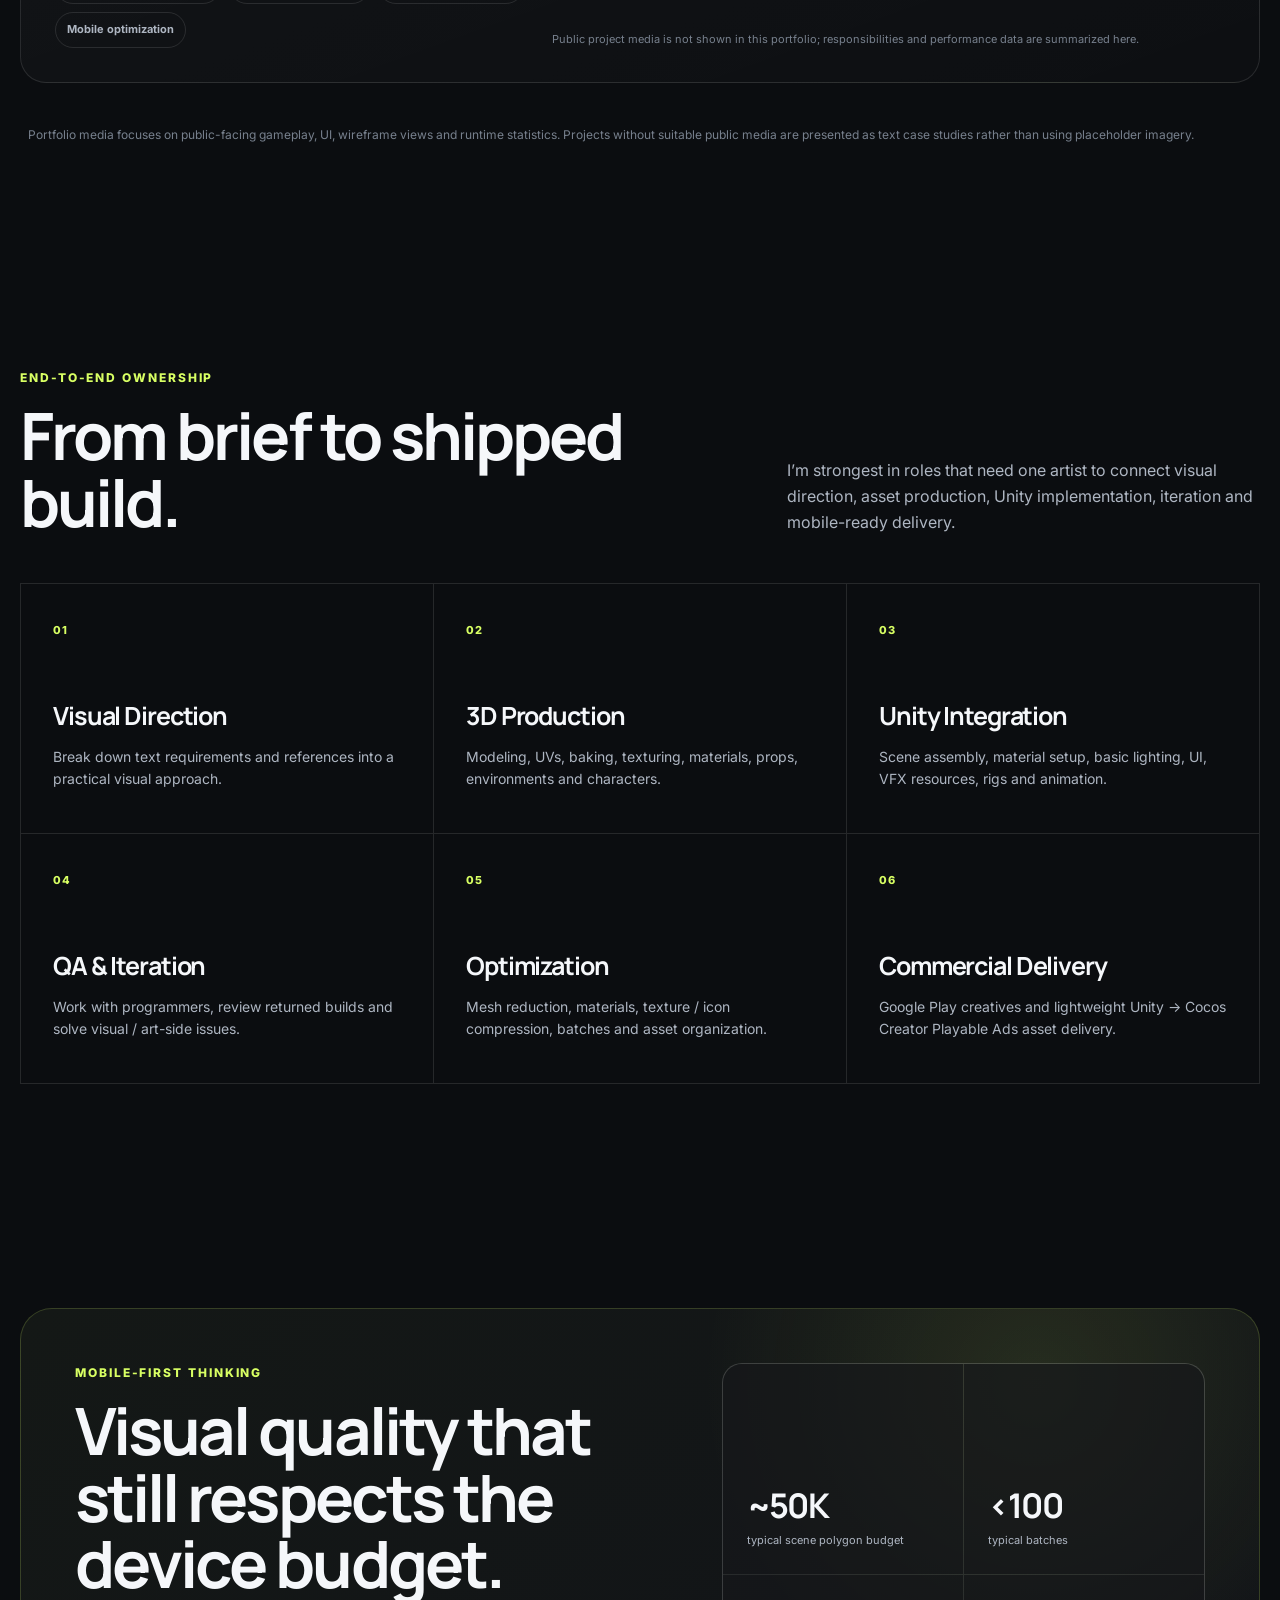
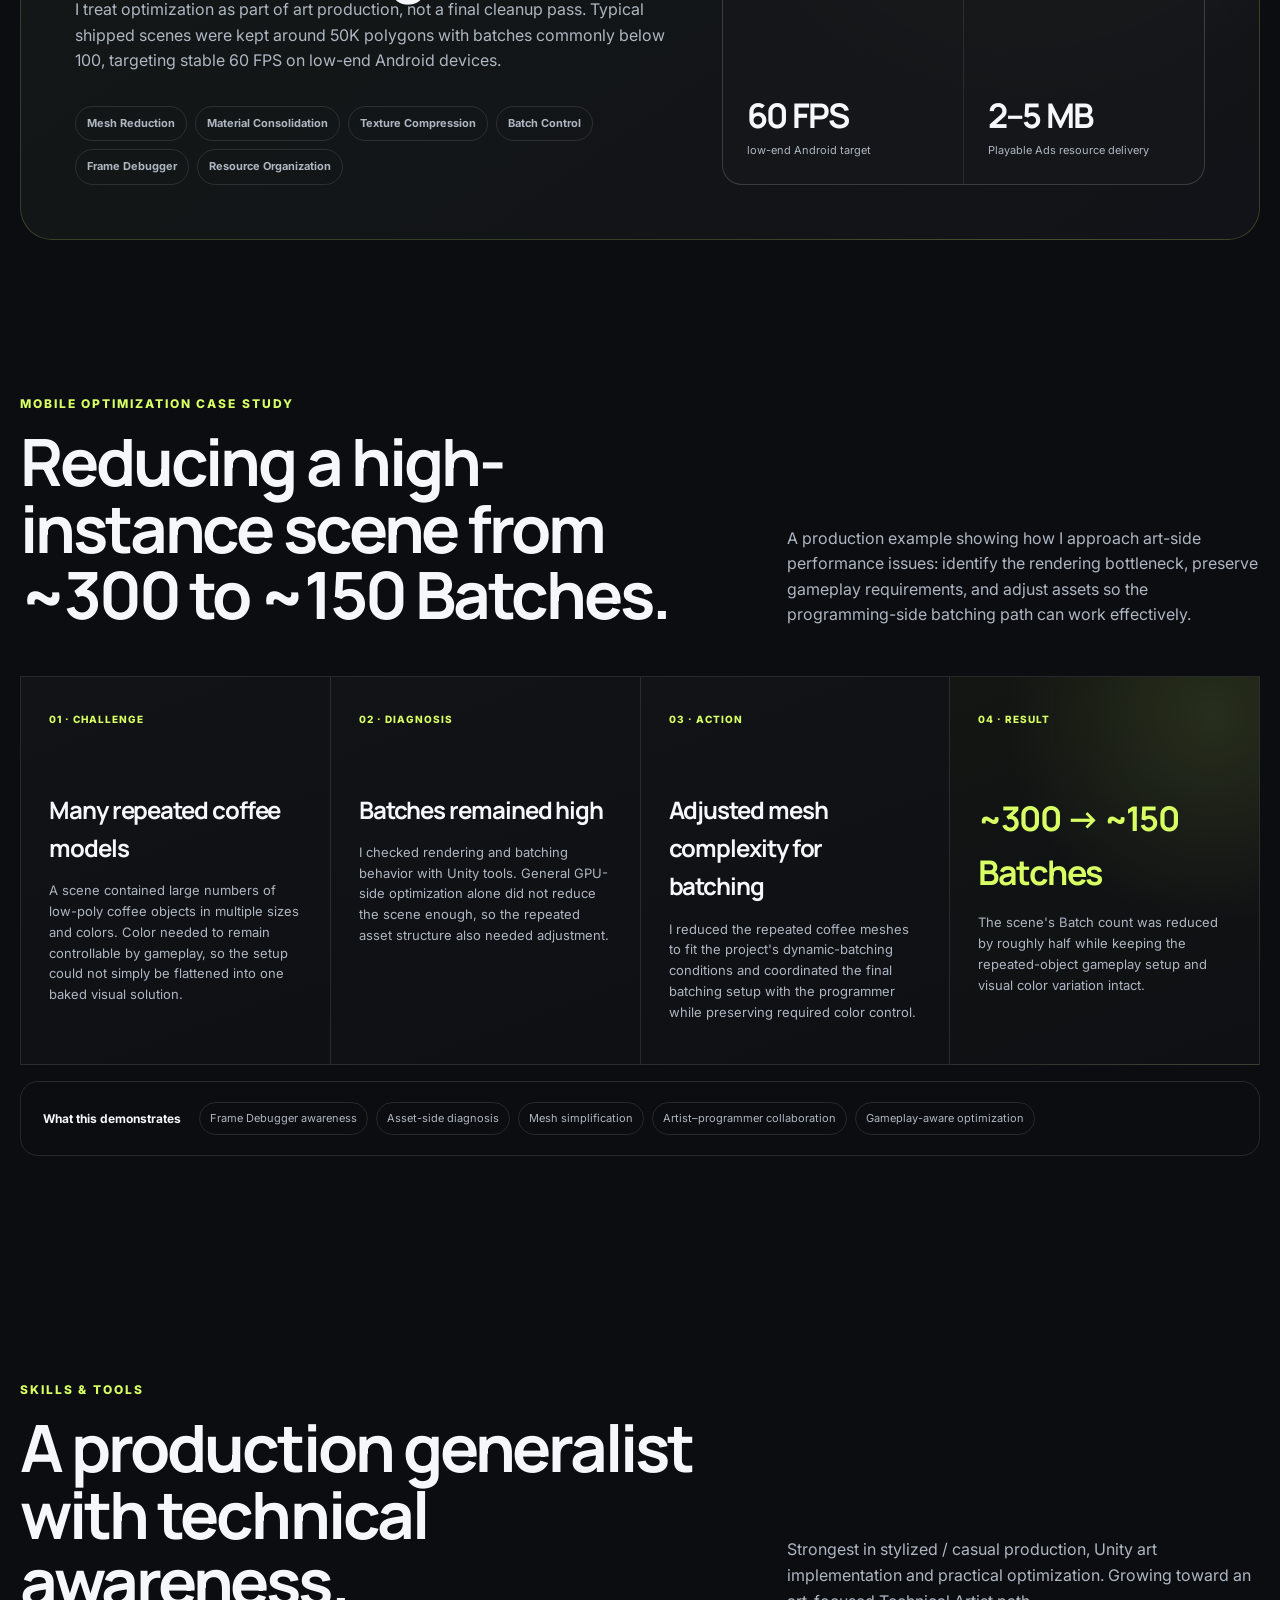
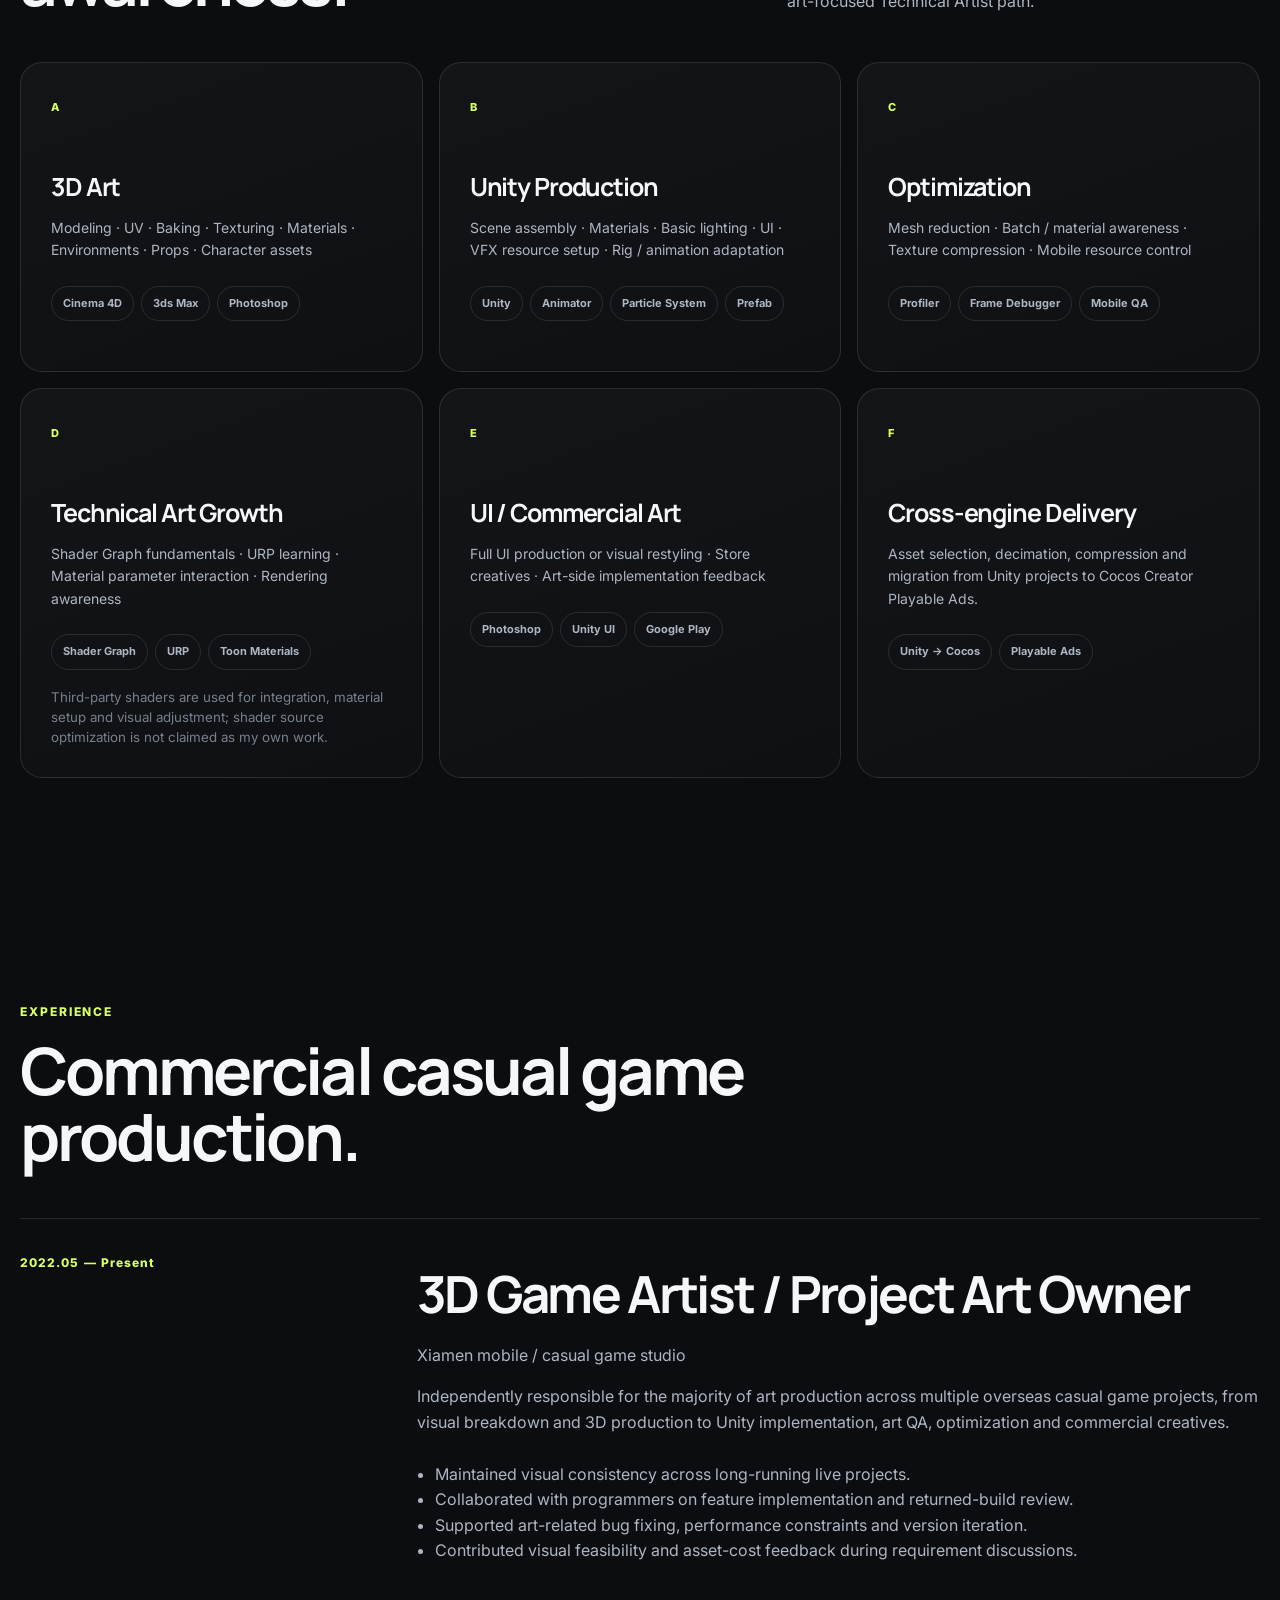
==== commit 4a867238: "Add files via upload" ====
--- a/index.html
+++ b/index.html
@@ -3,23 +3,20 @@
 <head>
   <meta charset="UTF-8" />
   <meta name="viewport" content="width=device-width, initial-scale=1.0" />
-  <meta name="description" content="3D Game Generalist portfolio featuring shipped stylized mobile games, end-to-end art ownership, Unity implementation, art QA and mobile optimization." />
-  <title>3D Game Generalist — Portfolio</title>
+  <meta name="description" content="Sean Wang — 3D Game Generalist focused on shipped stylized mobile games, Unity implementation, end-to-end art ownership, art QA and mobile optimization." />
+  <meta name="theme-color" content="#0b0d10" />
+  <meta property="og:title" content="Sean Wang — 3D Game Generalist Portfolio" />
+  <meta property="og:description" content="Shipped stylized mobile games, end-to-end art ownership, Unity implementation and mobile optimization." />
+  <meta property="og:type" content="website" />
+  <meta property="og:url" content="https://xbin1678145314-spec.github.io/portfolio/" />
+  <title>Sean Wang — 3D Game Generalist Portfolio</title>
   <link rel="preconnect" href="https://fonts.googleapis.com">
   <link rel="preconnect" href="https://fonts.gstatic.com" crossorigin>
   <link href="https://fonts.googleapis.com/css2?family=Inter:wght@400;500;600;700;800&family=Manrope:wght@500;600;700;800&display=swap" rel="stylesheet">
   <link rel="stylesheet" href="styles.css" />
 </head>
 <body>
-  <!--
-    QUICK EDIT CHECKLIST
-    1) Replace "YOUR NAME" in the hero.
-    2) Replace email / Upwork / LinkedIn links in #contact.
-    3) Replace each .project-visual placeholder with your own screenshots.
-    4) Add a PDF resume link if desired.
-  -->
-
-  <div class="noise"></div>
+<div class="noise"></div>
 
   <header class="site-header">
     <a class="brand" href="#top" aria-label="Back to top">
@@ -32,10 +29,12 @@
     </button>
 
     <nav class="nav-links" aria-label="Primary navigation">
+      <a href="#about">About</a>
       <a href="#projects">Projects</a>
-      <a href="#pipeline">Pipeline</a>
+      <a href="#optimization-case">Optimization</a>
       <a href="#skills">Skills</a>
       <a href="#experience">Experience</a>
+      <a href="Sean_Wang_3D_Game_Generalist_Resume.pdf" target="_blank" rel="noopener">Resume</a>
       <a class="nav-cta" href="#contact">Contact</a>
     </nav>
   </header>
@@ -60,7 +59,8 @@
 
           <div class="hero-actions reveal">
             <a class="button primary" href="#projects">View selected work</a>
-            <a class="button ghost" href="#contact">Get in touch</a>
+            <a class="button ghost" href="Sean_Wang_3D_Game_Generalist_Resume.pdf" target="_blank" rel="noopener">View Resume ↗</a>
+            <a class="button ghost" href="#contact">Contact</a>
           </div>
         </div>
 
@@ -70,7 +70,7 @@
             <span>Open to overseas / remote opportunities</span>
           </div>
 
-          <div class="hero-card-title">YOUR NAME</div>
+          <div class="hero-card-title">SEAN WANG</div>
           <div class="hero-card-role">3D Game Generalist · Unity / Mobile</div>
 
           <div class="hero-card-divider"></div>
@@ -147,6 +147,24 @@
               live content iteration and mobile optimization.
             </p>
 
+
+            <div class="project-role-block">
+              <div class="role-row">
+                <div>
+                  <span class="role-label">MY ROLE</span>
+                  <strong>Sole Project Artist / 3D Game Generalist</strong>
+                </div>
+                <div>
+                  <span class="role-label">TOOLS</span>
+                  <div class="role-tools"><span>Cinema 4D</span><span>Photoshop</span><span>Unity</span><span>3ds Max</span></div>
+                </div>
+              </div>
+              <div class="role-contribution">
+                <span class="role-label">KEY CONTRIBUTIONS</span>
+                <ul><li>Environment, buildings, props, materials and UI production.</li><li>Character-related assets, rigging support, animation and basic VFX adaptation.</li><li>Unity scene implementation, long-term content updates and art-side QA.</li><li>Mobile optimization across meshes, materials, textures and Batch control.</li></ul>
+              </div>
+            </div>
+
             <div class="project-kpis">
               <div><strong>10M+</strong><span>Google Play downloads</span></div>
               <div><strong>$0.33</strong><span>initial CPI</span></div>
@@ -196,6 +214,23 @@
                 Full 3D art production and Unity scene implementation, including program collaboration,
                 visual acceptance, version updates and optimization.
               </p>
+            <div class="project-role-block">
+              <div class="role-row">
+                <div>
+                  <span class="role-label">MY ROLE</span>
+                  <strong>Sole Project Artist / 3D Game Generalist</strong>
+                </div>
+                <div>
+                  <span class="role-label">TOOLS</span>
+                  <div class="role-tools"><span>Cinema 4D</span><span>Photoshop</span><span>Unity</span></div>
+                </div>
+              </div>
+              <div class="role-contribution">
+                <span class="role-label">KEY CONTRIBUTIONS</span>
+                <ul><li>Industrial environments, buildings, machinery, props and materials.</li><li>UI, character/basic animation and VFX resource adaptation.</li><li>Unity scene assembly, programmer collaboration and art-side acceptance.</li><li>Long-term version updates and mobile resource optimization.</li></ul>
+              </div>
+            </div>
+
             </div>
             <div class="project-kpis compact">
               <div><strong>1M+</strong><span>downloads</span></div>
@@ -256,6 +291,23 @@
                 Cat characters, train / station environments, props and UI, plus rigging,
                 animation adaptation, Unity implementation and mobile optimization.
               </p>
+            <div class="project-role-block">
+              <div class="role-row">
+                <div>
+                  <span class="role-label">MY ROLE</span>
+                  <strong>Sole Project Artist / 3D Game Generalist</strong>
+                </div>
+                <div>
+                  <span class="role-label">TOOLS</span>
+                  <div class="role-tools"><span>Cinema 4D</span><span>3ds Max</span><span>Photoshop</span><span>Unity</span></div>
+                </div>
+              </div>
+              <div class="role-contribution">
+                <span class="role-label">KEY CONTRIBUTIONS</span>
+                <ul><li>Cat character resources, train/station environments, buildings and props.</li><li>UI visual production, materials, character rigging and animation adaptation.</li><li>Unity scene assembly and basic visual-effects integration.</li><li>Mobile optimization and final art-side presentation checks.</li></ul>
+              </div>
+            </div>
+
             </div>
             <div class="single-stat project-download"><strong>500K+</strong> Google Play downloads</div>
           </div>
@@ -313,19 +365,26 @@
                 project from 3D asset production through Unity implementation, final visual
                 presentation and mobile-ready delivery.
               </p>
-            </div>
-
-            <div class="text-case-body">
-              <div class="text-case-stat">
-                <strong>1M+</strong>
-                <span>downloads</span>
-              </div>
-              <div class="text-case-focus">
-                <span>3D environments & props</span>
-                <span>Materials & visual presentation</span>
-                <span>Unity scene implementation</span>
-                <span>Mobile asset optimization</span>
-              </div>
+              <div class="text-role-line">
+                <span><b>Role:</b> Sole Project Artist / 3D Game Generalist</span>
+                <span><b>Tools:</b> Cinema 4D · Photoshop · Unity</span>
+              </div>
+
+            </div>
+
+            <div class="text-case-kpis four-kpis">
+              <div><strong>1M+</strong><span>downloads</span></div>
+              <div><strong>$0.56</strong><span>initial CPI</span></div>
+              <div><strong>39%</strong><span>D1 retention</span></div>
+              <div><strong>~30 min</strong><span>D1 session length</span></div>
+            </div>
+
+            <div class="text-case-focus">
+              <span>3D environments & props</span>
+              <span>Materials & visual presentation</span>
+              <span>Unity scene implementation</span>
+              <span>UI / animation integration</span>
+              <span>Mobile asset optimization</span>
             </div>
 
             <div class="text-case-note">
@@ -340,17 +399,23 @@
                 <span>Shooting · Casual · Mobile</span>
                 <span>Shipped Commercial Title</span>
               </div>
-              <h3>Shooting Inc</h3>
+              <h3>Shooting Range Inc</h3>
               <p class="text-case-summary">
                 Independent 3D environment and related art delivery for a casual shooting title,
                 covering Unity implementation, mobile optimization, visual QA and iteration with programmers.
               </p>
+              <div class="text-role-line">
+                <span><b>Role:</b> Sole Project Artist / 3D Game Generalist</span>
+                <span><b>Tools:</b> Cinema 4D · Photoshop · Unity</span>
+              </div>
+
             </div>
 
             <div class="text-case-kpis">
               <div><strong>1M+</strong><span>downloads</span></div>
-              <div><strong>$0.55</strong><span>initial CPI</span></div>
-              <div><strong>35%</strong><span>initial D1 retention</span></div>
+              <div><strong>$0.51</strong><span>initial CPI</span></div>
+              <div><strong>36.5%</strong><span>initial D1 retention</span></div>
+              <div><strong>~30 min</strong><span>D1 session length</span></div>
             </div>
 
             <div class="text-case-focus">
@@ -460,6 +525,65 @@
       </div>
     </section>
 
+    <section class="section optimization-case-section" id="optimization-case">
+      <div class="section-heading reveal">
+        <div>
+          <div class="eyebrow">MOBILE OPTIMIZATION CASE STUDY</div>
+          <h2>Reducing a high-instance scene from ~300 to ~150 Batches.</h2>
+        </div>
+        <p>
+          A production example showing how I approach art-side performance issues:
+          identify the rendering bottleneck, preserve gameplay requirements, and adjust assets
+          so the programming-side batching path can work effectively.
+        </p>
+      </div>
+
+      <div class="case-flow reveal">
+        <div class="case-flow-step">
+          <span>01 · CHALLENGE</span>
+          <h3>Many repeated coffee models</h3>
+          <p>
+            A scene contained large numbers of low-poly coffee objects in multiple sizes and colors.
+            Color needed to remain controllable by gameplay, so the setup could not simply be flattened
+            into one baked visual solution.
+          </p>
+        </div>
+        <div class="case-flow-step">
+          <span>02 · DIAGNOSIS</span>
+          <h3>Batches remained high</h3>
+          <p>
+            I checked rendering and batching behavior with Unity tools. General GPU-side optimization
+            alone did not reduce the scene enough, so the repeated asset structure also needed adjustment.
+          </p>
+        </div>
+        <div class="case-flow-step">
+          <span>03 · ACTION</span>
+          <h3>Adjusted mesh complexity for batching</h3>
+          <p>
+            I reduced the repeated coffee meshes to fit the project's dynamic-batching conditions and
+            coordinated the final batching setup with the programmer while preserving required color control.
+          </p>
+        </div>
+        <div class="case-flow-step result">
+          <span>04 · RESULT</span>
+          <h3>~300 → ~150 Batches</h3>
+          <p>
+            The scene's Batch count was reduced by roughly half while keeping the repeated-object gameplay
+            setup and visual color variation intact.
+          </p>
+        </div>
+      </div>
+
+      <div class="case-takeaway reveal">
+        <strong>What this demonstrates</strong>
+        <span>Frame Debugger awareness</span>
+        <span>Asset-side diagnosis</span>
+        <span>Mesh simplification</span>
+        <span>Artist–programmer collaboration</span>
+        <span>Gameplay-aware optimization</span>
+      </div>
+    </section>
+
     <section class="section" id="skills">
       <div class="section-heading reveal">
         <div>
@@ -532,7 +656,7 @@
       <div class="timeline reveal">
         <div class="timeline-date">2022.05 — Present</div>
         <div class="timeline-content">
-          <h3>Independent Core Artist / 3D Game Generalist</h3>
+          <h3>3D Game Artist / Project Art Owner</h3>
           <p class="company">Xiamen mobile / casual game studio</p>
           <p>
             Independently responsible for the majority of art production across multiple
@@ -547,6 +671,17 @@
           </ul>
         </div>
       </div>
+      <div class="timeline reveal secondary-timeline">
+        <div class="timeline-date">2021.08 — 2022.04</div>
+        <div class="timeline-content">
+          <h3>3D Designer</h3>
+          <p class="company">Digital design studio · Quanzhou, China</p>
+          <p>
+            Produced product and scene assets in Cinema 4D, UV work, Redshift / Octane
+            materials and lighting, basic product animation, and Photoshop post-production.
+          </p>
+        </div>
+      </div>
     </section>
 
     <section class="section contact-section" id="contact">
@@ -555,31 +690,31 @@
           <div class="eyebrow">CONTACT</div>
           <h2>Looking for a versatile artist who can ship?</h2>
           <p>
-            I’m interested in overseas casual / mobile game opportunities, remote collaboration,
-            3D Game Generalist roles and art-focused Technical Artist growth paths.
+            I’m interested in overseas casual / mobile game opportunities, 3D Game Generalist roles,
+            Unity-focused production work and art-focused Technical Artist growth paths.
           </p>
         </div>
 
         <div class="contact-links">
-          <a href="mailto:YOUR_EMAIL@example.com">
+          <a href="mailto:1678145314@qq.com">
             <span>Email</span>
-            <strong>YOUR_EMAIL@example.com</strong>
+            <strong>1678145314@qq.com</strong>
           </a>
-          <a href="#" onclick="return false;">
-            <span>Upwork</span>
-            <strong>Add your profile link ↗</strong>
+          <a href="Sean_Wang_3D_Game_Generalist_Resume.pdf" target="_blank" rel="noopener">
+            <span>Resume</span>
+            <strong>Open English Resume ↗</strong>
           </a>
-          <a href="#" onclick="return false;">
-            <span>LinkedIn / Other</span>
-            <strong>Add your profile link ↗</strong>
-          </a>
+          <div class="contact-static">
+            <span>Location</span>
+            <strong>Xiamen, China · Open to overseas / remote opportunities</strong>
+          </div>
         </div>
       </div>
     </section>
   </main>
 
   <footer>
-    <span>© <span id="year"></span> YOUR NAME</span>
+    <span>© <span id="year"></span> Sean Wang</span>
     <span>3D Game Generalist · Unity · Mobile Game Art</span>
   </footer>
 
--- a/styles.css
+++ b/styles.css
@@ -861,3 +861,599 @@
     transition: none;
   }
 }
+
+/* ===== Portfolio media case studies ===== */
+.case-media {
+  min-width: 0;
+  padding: 18px;
+  display: grid;
+  gap: 12px;
+  background: #0e1116;
+}
+
+.media-pair {
+  display: grid;
+  grid-template-columns: 1fr 1fr;
+  gap: 12px;
+}
+
+.media-frame {
+  position: relative;
+  display: block;
+  min-width: 0;
+  overflow: hidden;
+  border: 1px solid var(--line);
+  border-radius: 18px;
+  background: #0b0d10;
+}
+
+.media-frame img {
+  display: block;
+  width: 100%;
+  height: 100%;
+  min-height: 210px;
+  object-fit: cover;
+  transition: transform .45s ease, filter .45s ease;
+}
+
+.media-frame:hover img {
+  transform: scale(1.018);
+  filter: brightness(1.06);
+}
+
+.case-media .media-wide img {
+  aspect-ratio: 16 / 9;
+}
+
+.case-media .media-pair img {
+  aspect-ratio: 1.1 / 1;
+}
+
+.media-badge {
+  position: absolute;
+  left: 12px;
+  bottom: 12px;
+  z-index: 2;
+  padding: 7px 10px;
+  border: 1px solid rgba(255,255,255,.18);
+  border-radius: 999px;
+  background: rgba(8,10,13,.78);
+  backdrop-filter: blur(10px);
+  color: #fff;
+  font-size: 9px;
+  font-weight: 800;
+  letter-spacing: .08em;
+  text-transform: uppercase;
+}
+
+.case-study-head {
+  display: grid;
+  grid-template-columns: 1fr .85fr;
+  gap: 42px;
+  align-items: end;
+  padding: 40px 40px 30px;
+}
+
+.case-study-head h3 {
+  font-size: clamp(38px, 5vw, 64px);
+  line-height: 1;
+  margin: 16px 0 14px;
+}
+
+.case-study-head p {
+  max-width: 720px;
+  margin: 0;
+  color: var(--muted);
+}
+
+.case-study-head .project-kpis {
+  align-self: stretch;
+}
+
+.project-download {
+  justify-self: end;
+  align-self: end;
+  padding: 18px 22px;
+  border: 1px solid var(--line);
+  border-radius: 18px;
+  background: var(--surface-2);
+}
+
+.production-gallery {
+  display: grid;
+  gap: 12px;
+  padding: 0 18px 18px;
+}
+
+.oil-gallery {
+  grid-template-columns: .72fr 1.28fr 1.28fr;
+  grid-template-areas:
+    "game unity unity"
+    "game stats wire";
+}
+
+.oil-gallery .portrait:nth-child(1) { grid-area: game; }
+.oil-gallery .landscape:nth-child(2) { grid-area: unity; }
+.oil-gallery .landscape:nth-child(3) { grid-area: stats; }
+.oil-gallery .landscape:nth-child(4) { grid-area: wire; }
+
+.oil-gallery .media-frame img {
+  min-height: 250px;
+}
+.oil-gallery .portrait img {
+  height: 100%;
+  min-height: 530px;
+}
+
+.cat-gallery {
+  grid-template-columns: 1.4fr .7fr .7fr;
+  grid-template-areas:
+    "unity ui game"
+    "wire ui game";
+}
+.cat-gallery .wide { grid-area: unity; }
+.cat-gallery .portrait:nth-child(2) { grid-area: ui; }
+.cat-gallery .portrait:nth-child(3) { grid-area: game; }
+.cat-gallery .landscape:nth-child(4) { grid-area: wire; }
+
+.cat-gallery .wide img,
+.cat-gallery .landscape img {
+  min-height: 260px;
+}
+.cat-gallery .portrait img {
+  height: 100%;
+  min-height: 540px;
+}
+
+.video-feature {
+  display: grid;
+  grid-template-columns: .72fr 1.28fr;
+  gap: 36px;
+  align-items: center;
+  padding: 10px 40px 34px;
+}
+
+.video-feature.alt {
+  grid-template-columns: .6fr 1.4fr;
+  padding: 28px;
+}
+
+.video-shell {
+  overflow: hidden;
+  border: 1px solid var(--line);
+  border-radius: 22px;
+  background: #050607;
+  box-shadow: 0 22px 80px rgba(0,0,0,.25);
+}
+
+.video-shell video {
+  display: block;
+  width: 100%;
+  max-height: 680px;
+  object-fit: contain;
+  background: #050607;
+}
+
+.video-copy h4 {
+  margin: 14px 0 14px;
+  font-family: Manrope, Inter, sans-serif;
+  font-size: clamp(28px, 3.4vw, 46px);
+  line-height: 1.03;
+  letter-spacing: -.04em;
+}
+
+.video-copy p {
+  color: var(--muted);
+  margin: 0;
+  max-width: 640px;
+}
+
+.extra-sample {
+  background:
+    radial-gradient(circle at 18% 20%, rgba(216,255,99,.05), transparent 22rem),
+    var(--surface);
+}
+
+.media-note {
+  margin: 18px 8px 0;
+  color: var(--muted-2);
+  font-size: 12px;
+}
+
+@media (max-width: 980px) {
+  .case-study-head,
+  .video-feature,
+  .video-feature.alt {
+    grid-template-columns: 1fr;
+  }
+
+  .project-download {
+    justify-self: start;
+  }
+
+  .oil-gallery {
+    grid-template-columns: 1fr 1fr;
+    grid-template-areas:
+      "unity unity"
+      "game stats"
+      "game wire";
+  }
+
+  .cat-gallery {
+    grid-template-columns: 1fr 1fr;
+    grid-template-areas:
+      "unity unity"
+      "ui game"
+      "wire wire";
+  }
+
+  .cat-gallery .portrait img {
+    min-height: 500px;
+  }
+
+  .video-shell {
+    max-width: 520px;
+  }
+}
+
+@media (max-width: 650px) {
+  .case-media,
+  .production-gallery {
+    padding-left: 12px;
+    padding-right: 12px;
+  }
+
+  .media-pair,
+  .oil-gallery,
+  .cat-gallery {
+    grid-template-columns: 1fr;
+    grid-template-areas: none;
+  }
+
+  .oil-gallery .media-frame,
+  .cat-gallery .media-frame {
+    grid-area: auto !important;
+  }
+
+  .case-study-head {
+    padding: 28px 24px 22px;
+  }
+
+  .video-feature,
+  .video-feature.alt {
+    padding: 8px 24px 28px;
+  }
+
+  .oil-gallery .portrait img,
+  .cat-gallery .portrait img {
+    min-height: 0;
+    height: auto;
+    max-height: 780px;
+    object-fit: contain;
+  }
+
+  .media-frame img {
+    min-height: 0;
+  }
+}
+
+
+/* V3: safer public portfolio layout after removing full Unity editor screenshots */
+.media-pair-main {
+  display: grid;
+  grid-template-columns: repeat(2, minmax(0, 1fr));
+  gap: 16px;
+}
+.safe-gallery {
+  align-items: stretch;
+}
+.oil-video-feature {
+  margin-top: 26px;
+}
+@media (max-width: 760px) {
+  .media-pair-main {
+    grid-template-columns: 1fr;
+  }
+}
+
+
+/* V4 additions: combined proof images from the user */
+.proof-panel {
+  display: block;
+  margin-bottom: 16px;
+}
+.section-proof {
+  margin: 10px 0 18px;
+}
+.proof-panel img {
+  width: 100%;
+  display: block;
+}
+
+
+/* V5 — job-ready homepage, Tower gameplay and text-first case studies */
+.project-card.featured .tower-video-feature {
+  grid-column: 1 / -1;
+  border-top: 1px solid var(--line);
+  padding-top: 34px;
+}
+.tower-video-feature .video-shell {
+  max-width: 460px;
+}
+.tower-video-feature video {
+  max-height: 620px;
+}
+
+.text-case-grid {
+  align-items: stretch;
+}
+.text-case-card {
+  min-height: 100%;
+  padding: 34px;
+  display: flex;
+  flex-direction: column;
+  background:
+    radial-gradient(circle at 85% 8%, rgba(216,255,99,.07), transparent 18rem),
+    linear-gradient(160deg, rgba(255,255,255,.04), rgba(255,255,255,.012));
+}
+.text-case-head .visual-label {
+  margin-bottom: 28px;
+}
+.text-case-head h3 {
+  font-size: clamp(34px, 4vw, 52px);
+  margin: 16px 0 14px;
+}
+.text-case-summary {
+  color: var(--muted);
+  margin: 0;
+}
+.text-case-body {
+  display: grid;
+  grid-template-columns: .42fr 1fr;
+  gap: 22px;
+  margin-top: 32px;
+}
+.text-case-stat {
+  padding: 22px;
+  border: 1px solid var(--line);
+  border-radius: 18px;
+  background: var(--surface-2);
+}
+.text-case-stat strong {
+  display: block;
+  font-family: Manrope, Inter, sans-serif;
+  font-size: 34px;
+  line-height: 1;
+  letter-spacing: -.05em;
+}
+.text-case-stat span,
+.text-case-kpis span {
+  color: var(--muted);
+  font-size: 11px;
+}
+.text-case-focus {
+  display: flex;
+  flex-wrap: wrap;
+  align-content: flex-start;
+  gap: 8px;
+}
+.text-case-focus span {
+  padding: 8px 11px;
+  border: 1px solid var(--line);
+  border-radius: 999px;
+  color: var(--muted);
+  font-size: 11px;
+  font-weight: 700;
+}
+.text-case-kpis {
+  display: grid;
+  grid-template-columns: repeat(3, 1fr);
+  gap: 1px;
+  margin: 32px 0 22px;
+  overflow: hidden;
+  border: 1px solid var(--line);
+  border-radius: 18px;
+  background: var(--line);
+}
+.text-case-kpis div {
+  padding: 20px;
+  background: var(--surface-2);
+}
+.text-case-kpis strong {
+  display: block;
+  font-family: Manrope, Inter, sans-serif;
+  font-size: 25px;
+  letter-spacing: -.04em;
+}
+.text-case-note {
+  margin-top: auto;
+  padding-top: 26px;
+  color: var(--muted-2);
+  font-size: 11px;
+  line-height: 1.55;
+}
+
+@media (max-width: 760px) {
+  .project-card.featured .tower-video-feature {
+    padding-top: 24px;
+  }
+  .text-case-card {
+    padding: 26px;
+  }
+  .text-case-body,
+  .text-case-kpis {
+    grid-template-columns: 1fr;
+  }
+}
+
+
+/* V6 — application-ready portfolio additions */
+.about-section { padding-top: 70px; }
+
+.about-grid {
+  display: grid;
+  grid-template-columns: repeat(3, 1fr);
+  border-top: 1px solid var(--line);
+  border-left: 1px solid var(--line);
+}
+.about-card {
+  min-height: 230px;
+  padding: 30px;
+  border-right: 1px solid var(--line);
+  border-bottom: 1px solid var(--line);
+}
+.about-card > span,
+.role-label {
+  color: var(--accent);
+  font-size: 10px;
+  font-weight: 800;
+  letter-spacing: .12em;
+}
+.about-card h3 { font-size: 24px; margin: 48px 0 10px; }
+.about-card p { color: var(--muted); font-size: 14px; margin: 0; }
+
+.about-resume {
+  margin-top: 18px;
+  padding: 22px 24px;
+  border: 1px solid var(--line);
+  border-radius: 18px;
+  display: flex;
+  align-items: center;
+  justify-content: space-between;
+  gap: 20px;
+  background: rgba(255,255,255,.025);
+}
+.about-resume div { display: grid; gap: 4px; }
+.about-resume strong { font-family: Manrope, Inter, sans-serif; font-size: 18px; }
+.about-resume span { color: var(--muted); font-size: 12px; }
+
+.project-role-block {
+  margin: 24px 0;
+  padding: 22px;
+  border: 1px solid var(--line);
+  border-radius: 18px;
+  background: rgba(255,255,255,.025);
+}
+.role-row {
+  display: grid;
+  grid-template-columns: 1fr 1fr;
+  gap: 24px;
+}
+.role-row > div { display: grid; gap: 8px; align-content: start; }
+.role-row strong { font-family: Manrope, Inter, sans-serif; font-size: 15px; }
+.role-tools { display: flex; flex-wrap: wrap; gap: 6px; }
+.role-tools span {
+  padding: 6px 9px;
+  border: 1px solid var(--line);
+  border-radius: 999px;
+  color: var(--muted);
+  font-size: 11px;
+}
+.role-contribution {
+  margin-top: 20px;
+  padding-top: 18px;
+  border-top: 1px solid var(--line);
+}
+.role-contribution ul {
+  margin: 10px 0 0;
+  padding-left: 18px;
+  color: var(--muted);
+  font-size: 12px;
+}
+.role-contribution li + li { margin-top: 5px; }
+
+.text-role-line {
+  display: grid;
+  gap: 5px;
+  margin-top: 18px;
+  padding-top: 18px;
+  border-top: 1px solid var(--line);
+}
+.text-role-line span { color: var(--muted); font-size: 11px; }
+.text-role-line b { color: var(--text); }
+
+.four-kpis,
+.text-case-grid .text-case-kpis {
+  grid-template-columns: repeat(4, 1fr);
+}
+
+.optimization-case-section { padding-top: 42px; }
+
+.case-flow {
+  display: grid;
+  grid-template-columns: repeat(4, 1fr);
+  border-top: 1px solid var(--line);
+  border-left: 1px solid var(--line);
+}
+.case-flow-step {
+  min-height: 320px;
+  padding: 28px;
+  border-right: 1px solid var(--line);
+  border-bottom: 1px solid var(--line);
+  background: linear-gradient(160deg, rgba(255,255,255,.025), rgba(255,255,255,.01));
+}
+.case-flow-step > span {
+  color: var(--accent);
+  font-size: 10px;
+  font-weight: 800;
+  letter-spacing: .1em;
+}
+.case-flow-step h3 { font-size: 24px; margin: 60px 0 12px; }
+.case-flow-step p { color: var(--muted); font-size: 13px; }
+.case-flow-step.result {
+  background:
+    radial-gradient(circle at 85% 10%, rgba(216,255,99,.11), transparent 13rem),
+    linear-gradient(160deg, rgba(216,255,99,.035), rgba(255,255,255,.01));
+}
+.case-flow-step.result h3 { font-size: 34px; color: var(--accent); }
+
+.case-takeaway {
+  margin-top: 16px;
+  padding: 20px 22px;
+  display: flex;
+  flex-wrap: wrap;
+  gap: 8px;
+  align-items: center;
+  border: 1px solid var(--line);
+  border-radius: 18px;
+}
+.case-takeaway strong { margin-right: 10px; font-size: 12px; }
+.case-takeaway span {
+  padding: 7px 10px;
+  border: 1px solid var(--line);
+  border-radius: 999px;
+  color: var(--muted);
+  font-size: 11px;
+}
+
+.secondary-timeline { margin-top: 60px; }
+
+.contact-static {
+  padding: 18px 0;
+  border-bottom: 1px solid rgba(16,18,14,.2);
+  display: grid;
+  gap: 3px;
+}
+.contact-static span {
+  font-size: 10px;
+  font-weight: 800;
+  letter-spacing: .12em;
+  text-transform: uppercase;
+  opacity: .58;
+}
+.contact-static strong { font-size: 15px; }
+
+@media (max-width: 980px) {
+  .about-grid { grid-template-columns: 1fr; }
+  .case-flow { grid-template-columns: repeat(2, 1fr); }
+  .four-kpis,
+  .text-case-grid .text-case-kpis { grid-template-columns: repeat(2, 1fr); }
+}
+@media (max-width: 760px) {
+  .about-resume { align-items: flex-start; flex-direction: column; }
+  .role-row { grid-template-columns: 1fr; }
+  .case-flow { grid-template-columns: 1fr; }
+  .case-flow-step { min-height: 260px; }
+  .four-kpis,
+  .text-case-grid .text-case-kpis { grid-template-columns: 1fr; }
+}
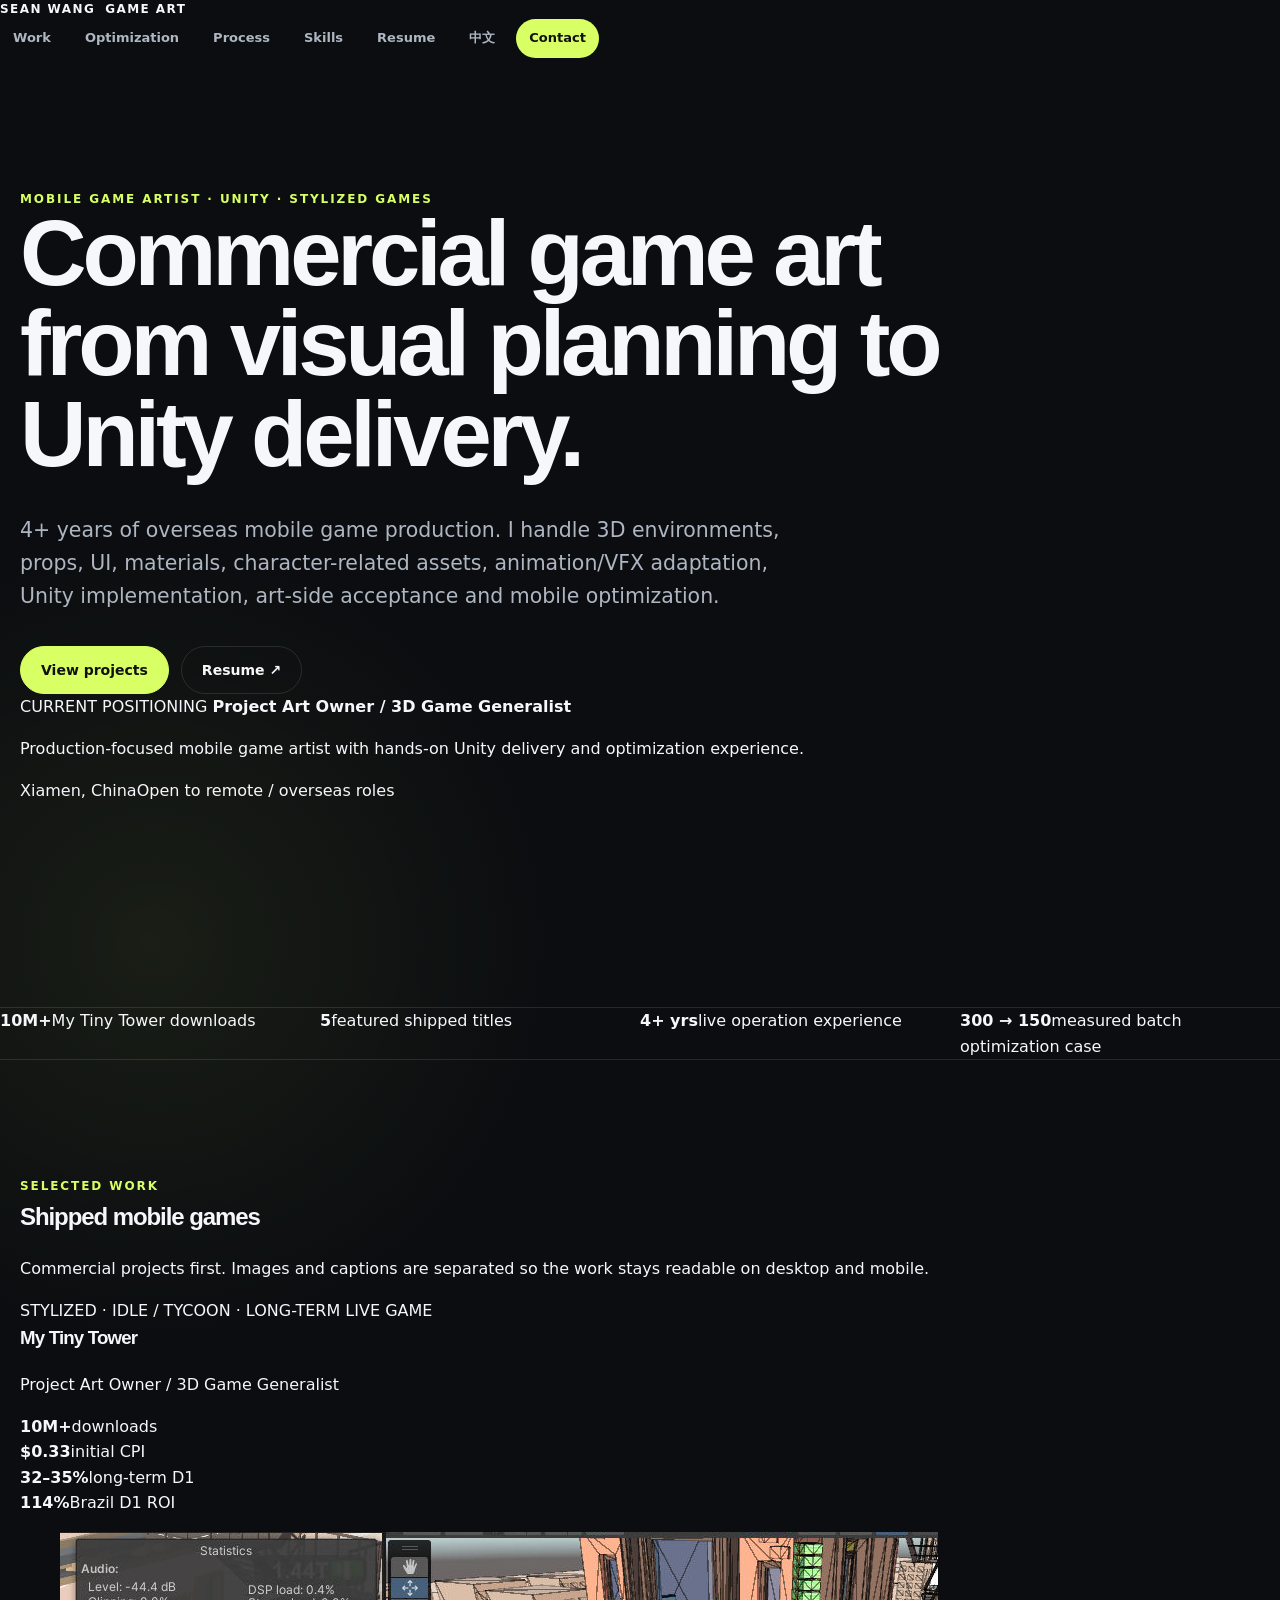
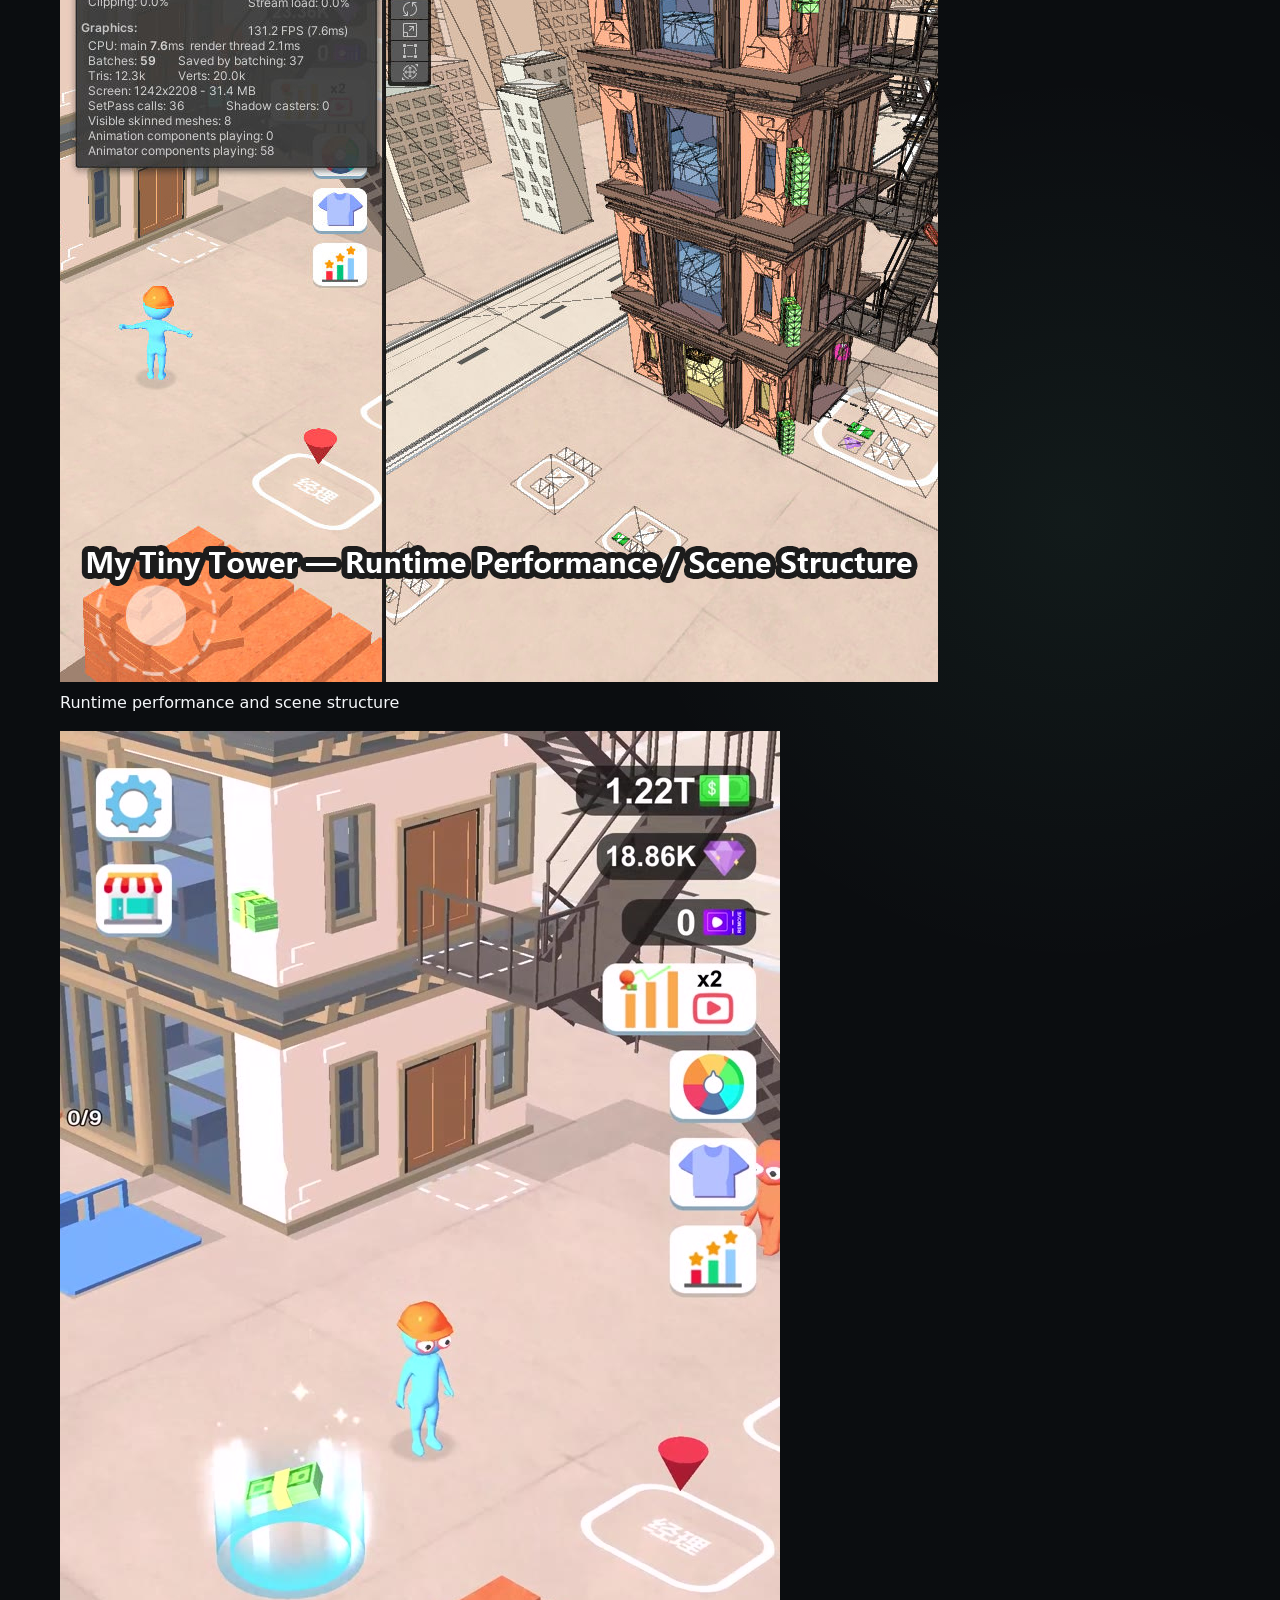
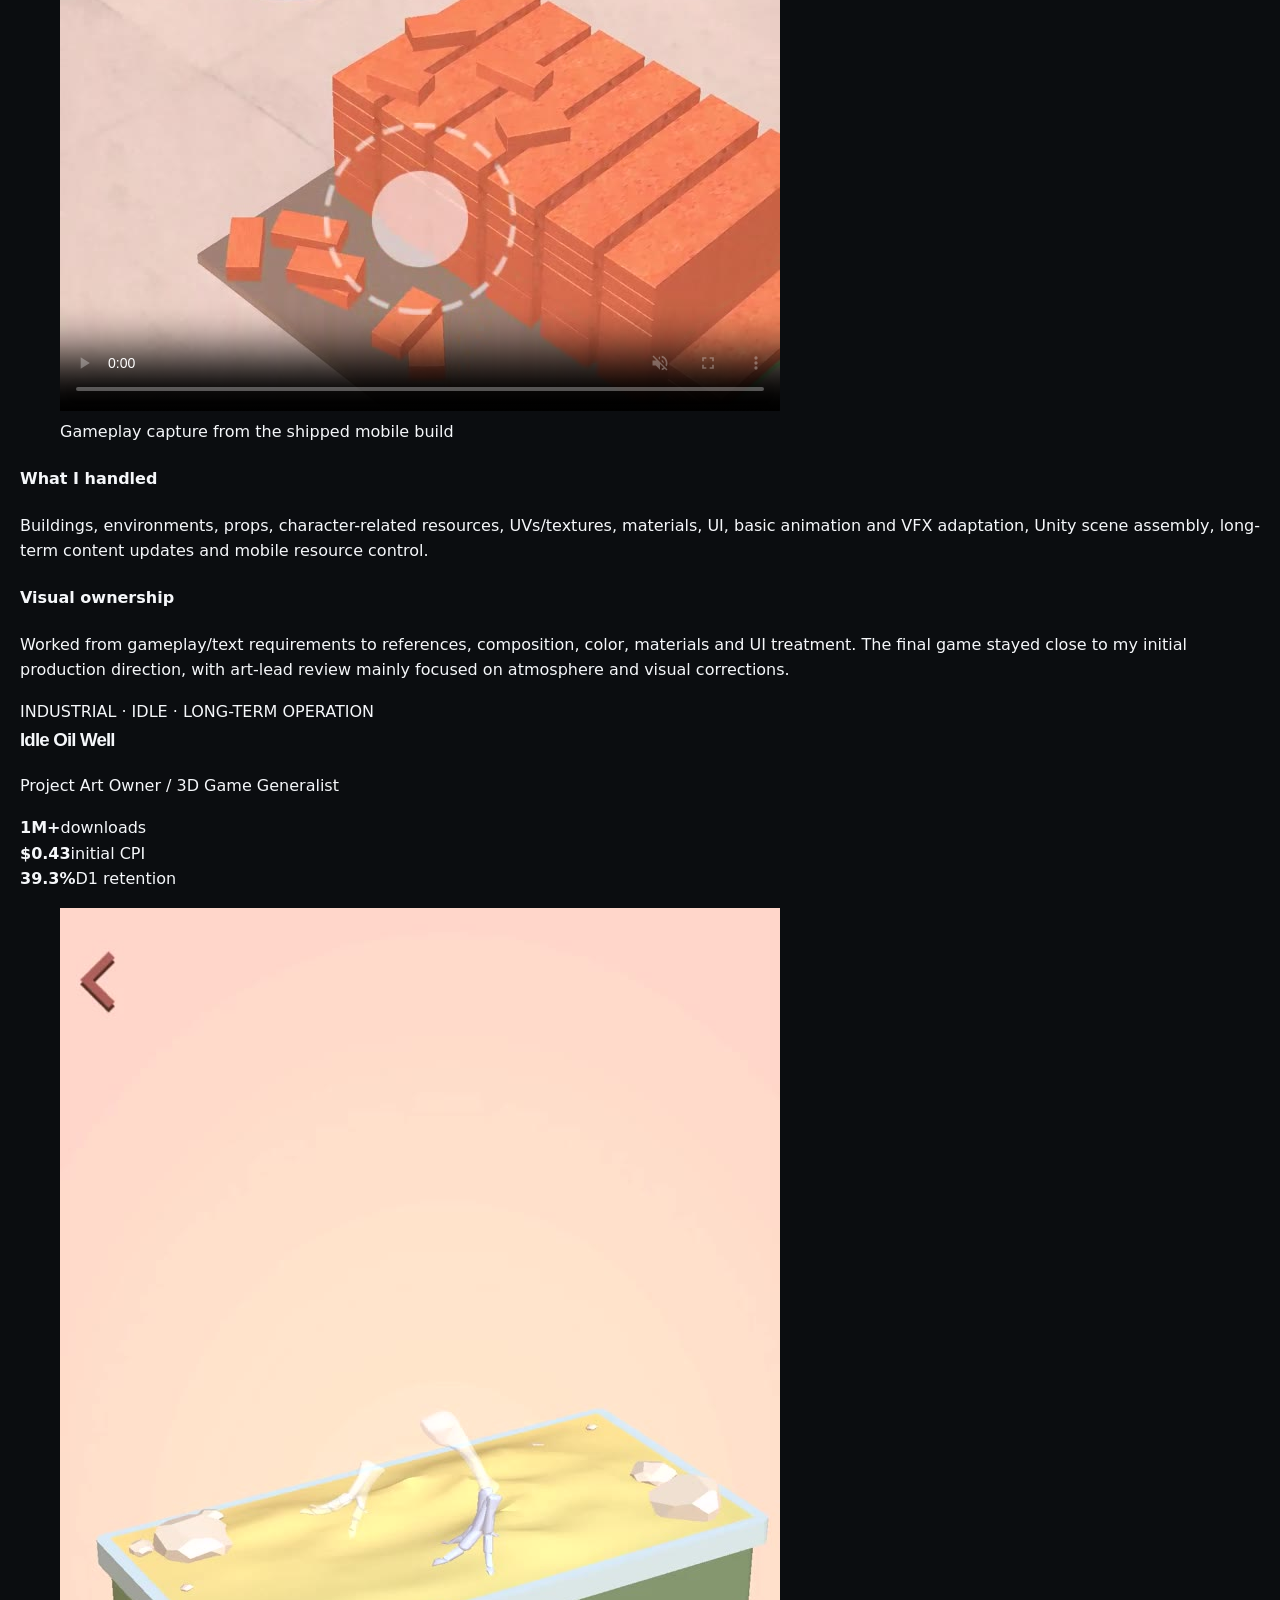
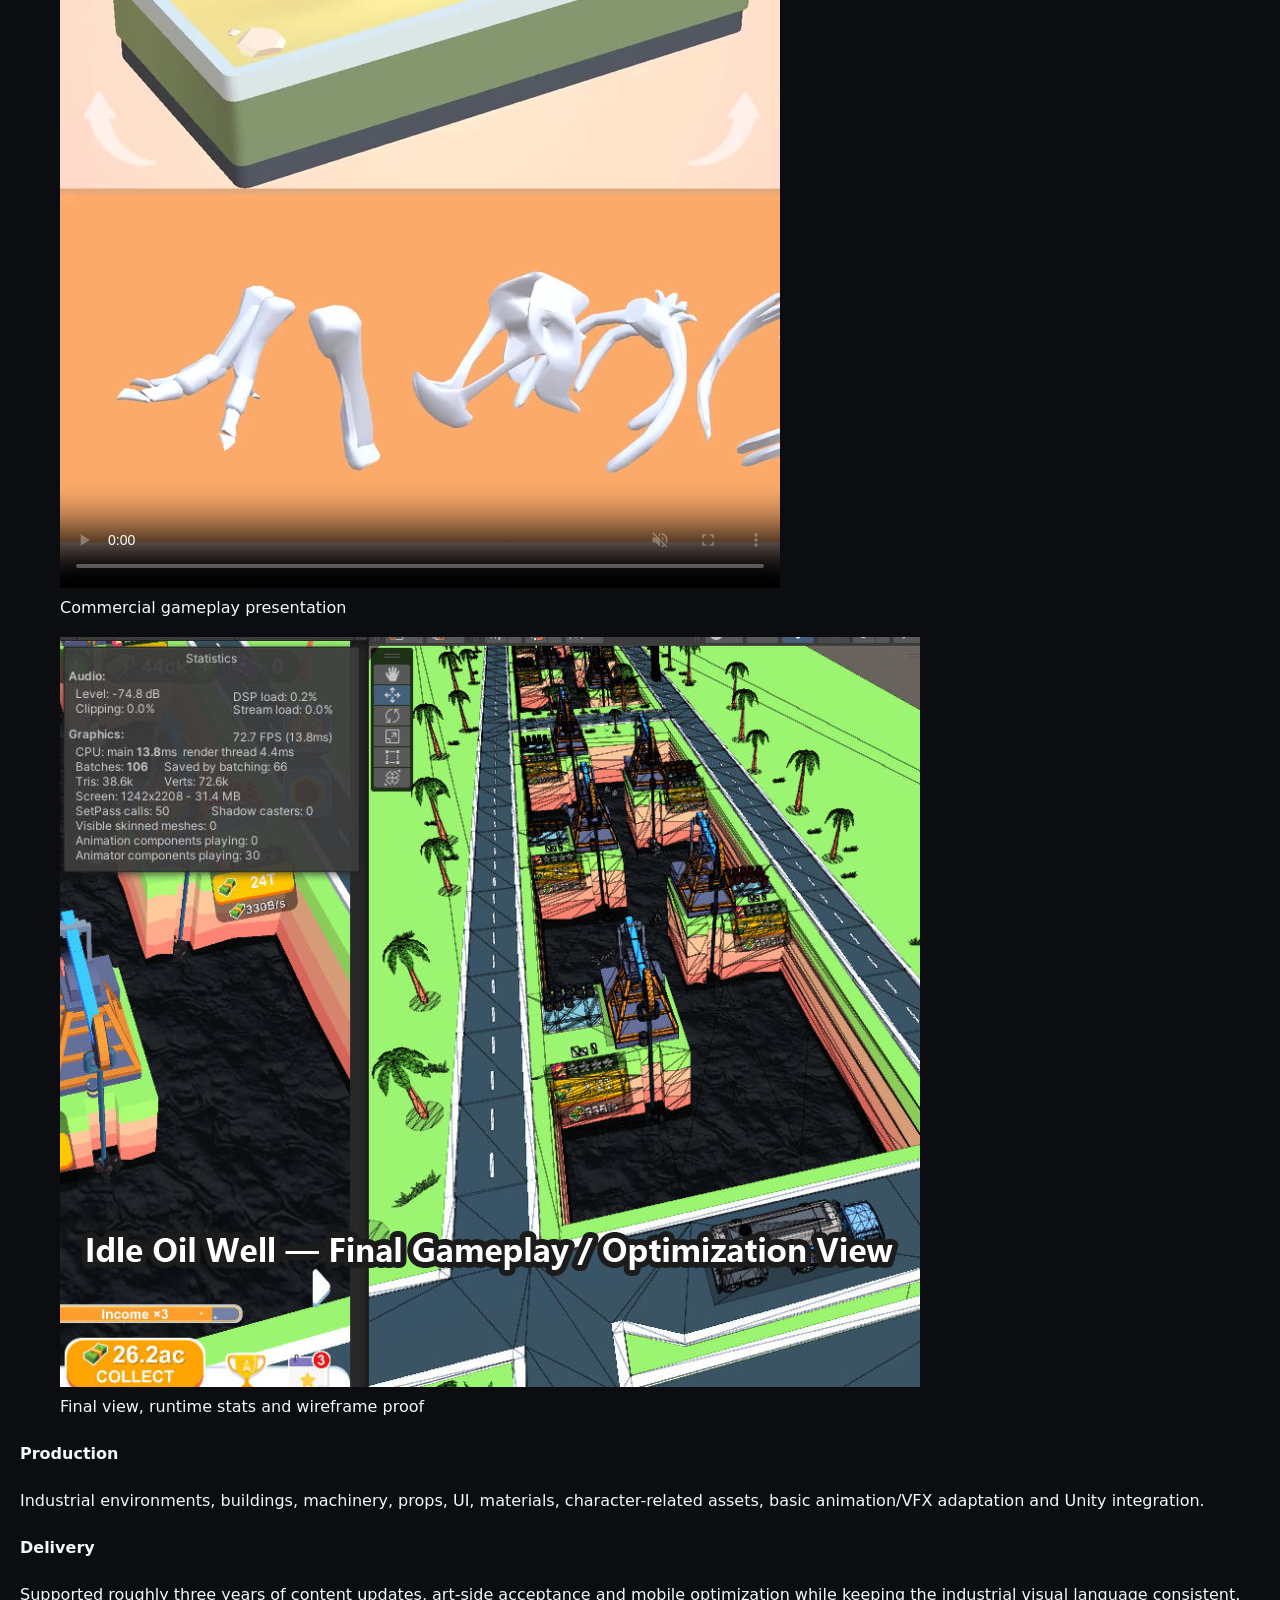
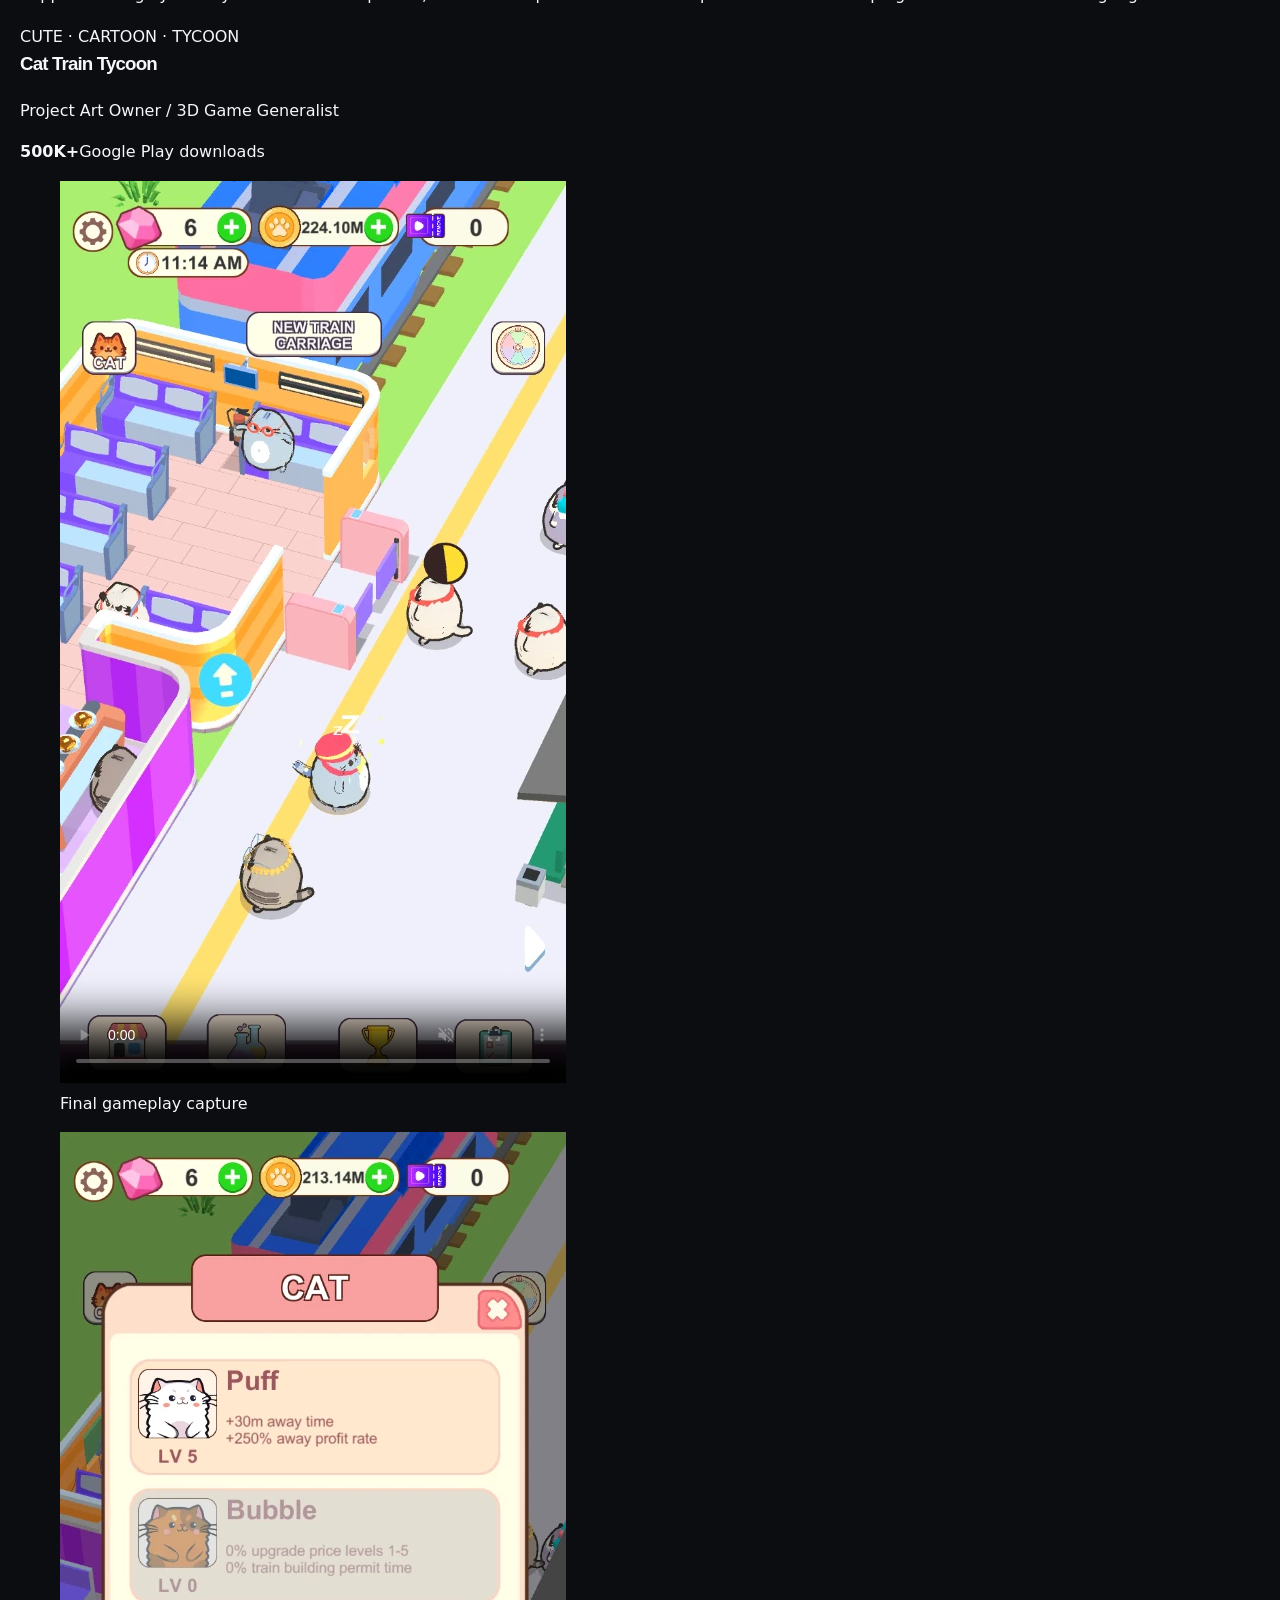
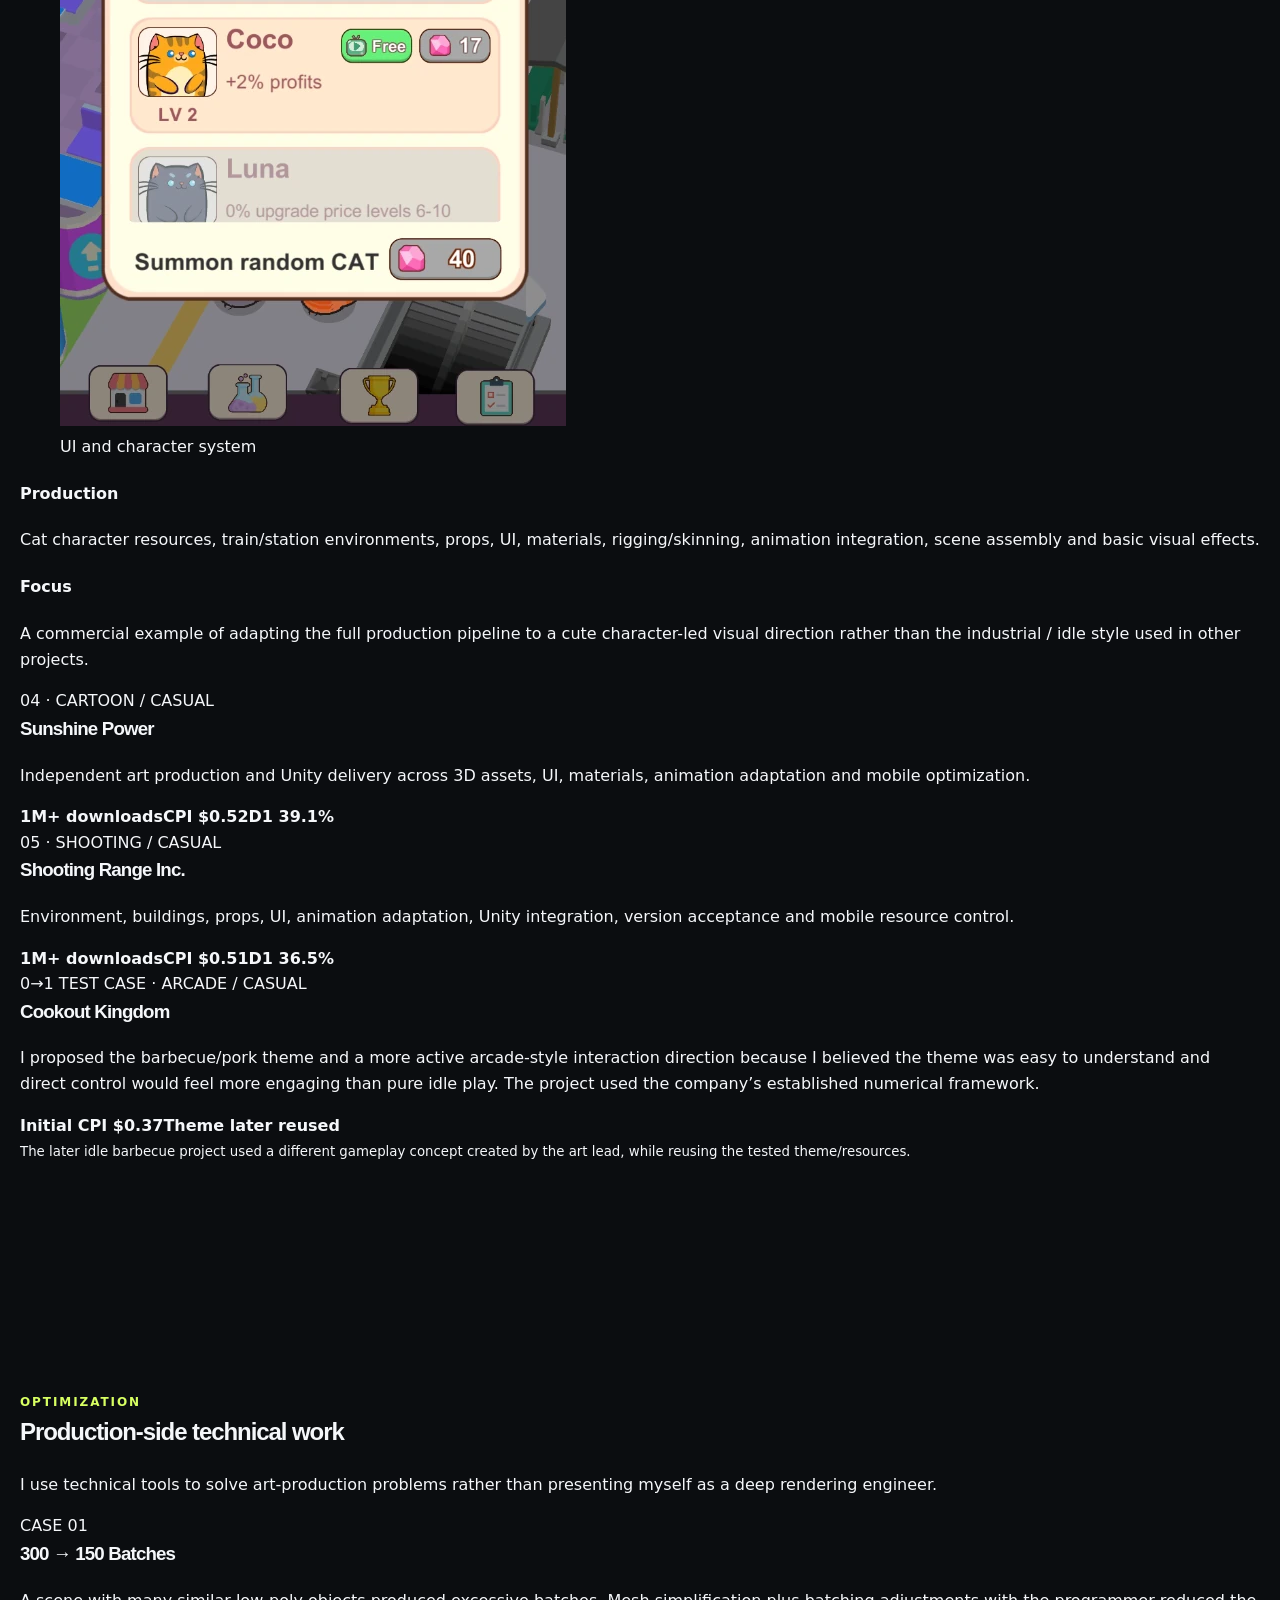
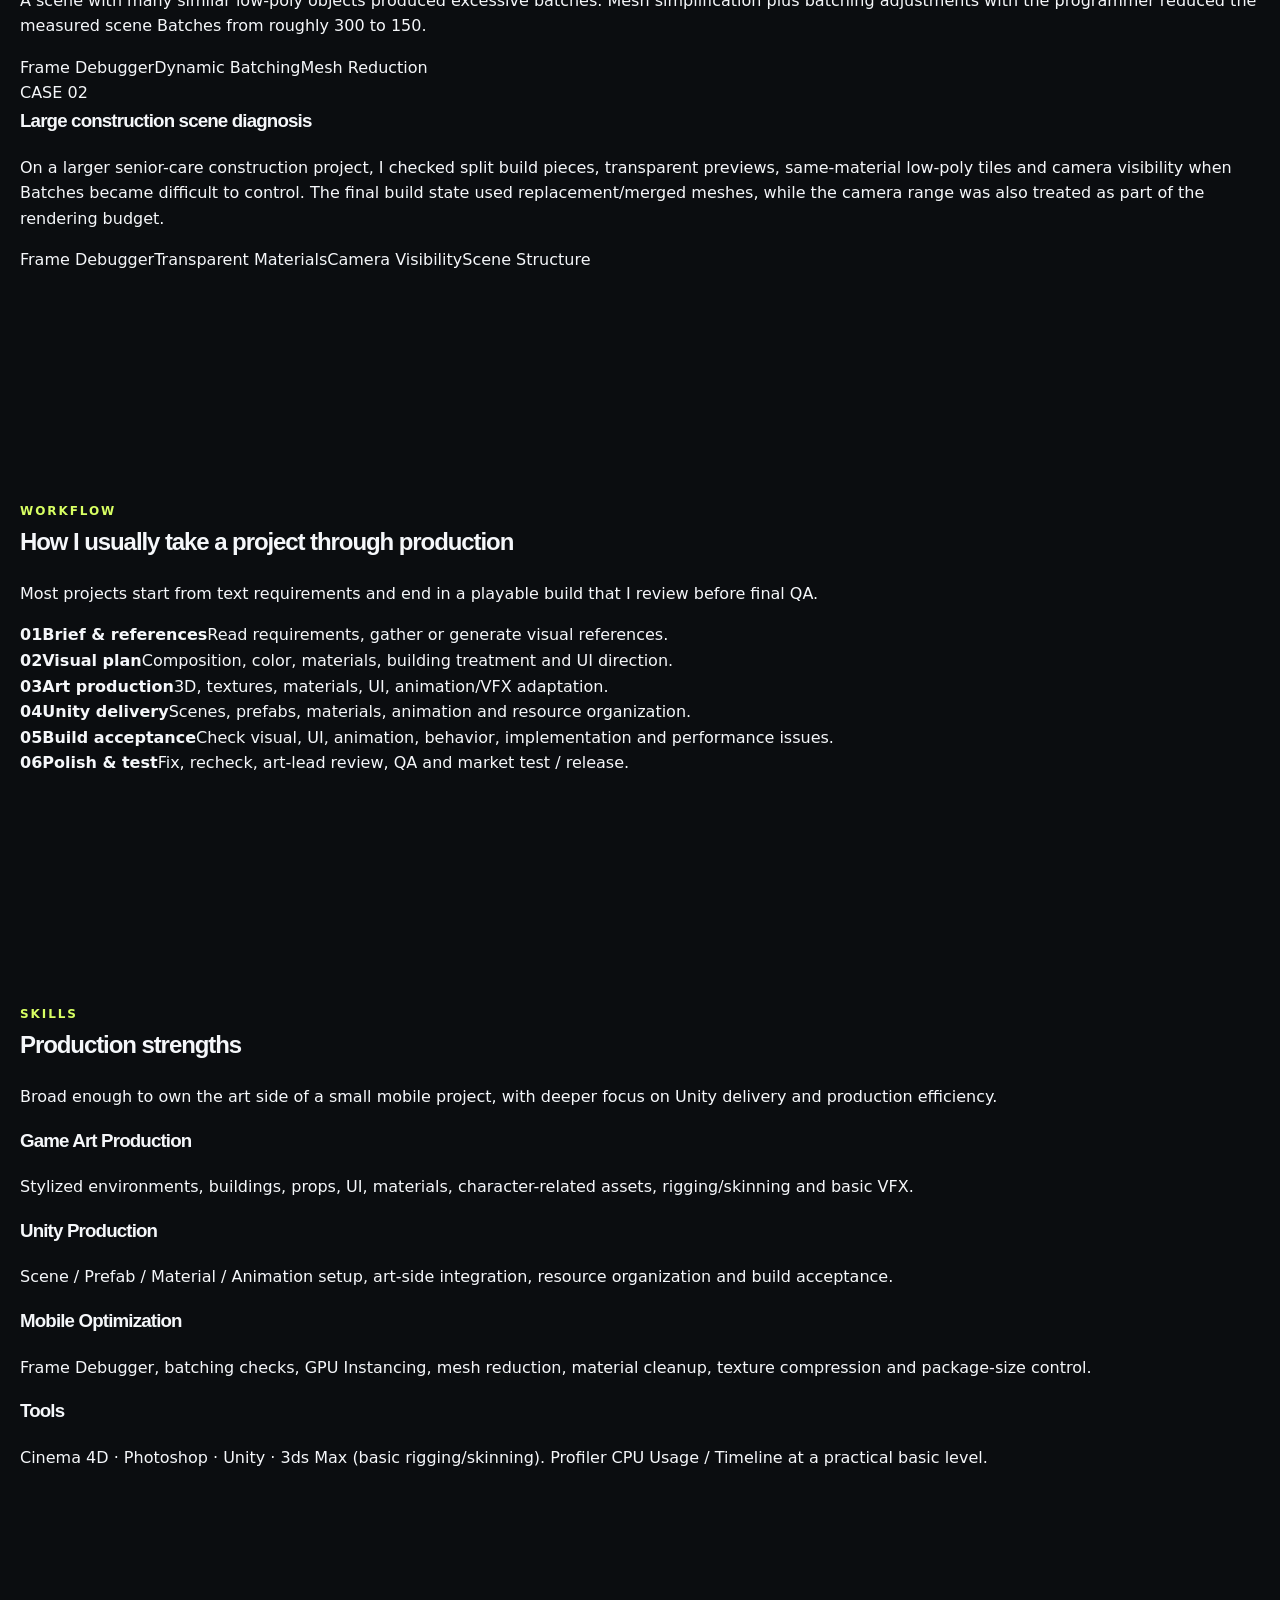
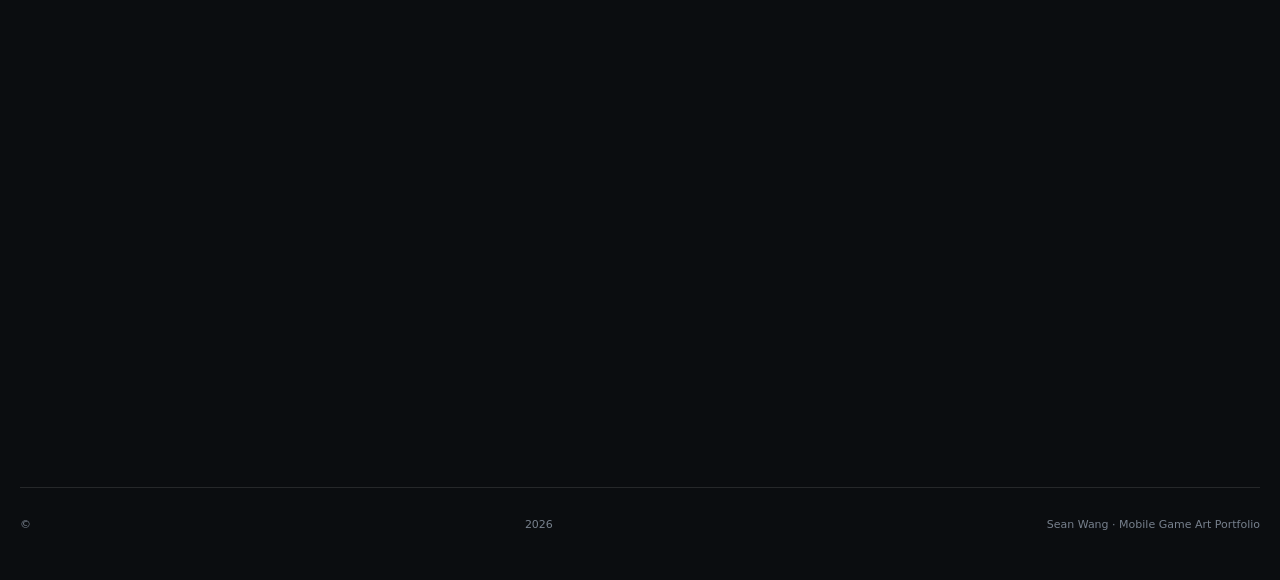
==== commit 57cbc52b: "Redesign English portfolio for cleaner project presentation" ====
--- a/index.html
+++ b/index.html
@@ -3,721 +3,244 @@
 <head>
   <meta charset="UTF-8" />
   <meta name="viewport" content="width=device-width, initial-scale=1.0" />
-  <meta name="description" content="Sean Wang — 3D Game Generalist focused on shipped stylized mobile games, Unity implementation, end-to-end art ownership, art QA and mobile optimization." />
-  <meta name="theme-color" content="#0b0d10" />
-  <meta property="og:title" content="Sean Wang — 3D Game Generalist Portfolio" />
-  <meta property="og:description" content="Shipped stylized mobile games, end-to-end art ownership, Unity implementation and mobile optimization." />
+  <meta name="description" content="Sean Wang — Mobile Game Artist focused on stylized mobile games, Unity delivery, project art ownership and mobile optimization." />
+  <meta name="theme-color" content="#0d1014" />
+  <meta property="og:title" content="Sean Wang — Mobile Game Artist Portfolio" />
+  <meta property="og:description" content="Commercial mobile game art, Unity implementation and optimization." />
   <meta property="og:type" content="website" />
   <meta property="og:url" content="https://xbin1678145314-spec.github.io/portfolio/" />
-  <title>Sean Wang — 3D Game Generalist Portfolio</title>
-  <link rel="preconnect" href="https://fonts.googleapis.com">
-  <link rel="preconnect" href="https://fonts.gstatic.com" crossorigin>
-  <link href="https://fonts.googleapis.com/css2?family=Inter:wght@400;500;600;700;800&family=Manrope:wght@500;600;700;800&display=swap" rel="stylesheet">
+  <title>Sean Wang — Mobile Game Artist</title>
   <link rel="stylesheet" href="styles.css" />
 </head>
 <body>
-<div class="noise"></div>
-
-  <header class="site-header">
-    <a class="brand" href="#top" aria-label="Back to top">
-      <span class="brand-dot"></span>
-      <span>GAME ART / PORTFOLIO</span>
-    </a>
-
-    <button class="menu-toggle" aria-label="Toggle navigation" aria-expanded="false">
-      <span></span><span></span>
-    </button>
-
+  <header class="topbar shell">
+    <a class="brand" href="#top">SEAN WANG <span>GAME ART</span></a>
+    <button class="menu-toggle" aria-label="Toggle navigation" aria-expanded="false"><span></span><span></span></button>
     <nav class="nav-links" aria-label="Primary navigation">
-      <a href="#about">About</a>
-      <a href="#projects">Projects</a>
-      <a href="#optimization-case">Optimization</a>
+      <a href="#work">Work</a>
+      <a href="#optimization">Optimization</a>
+      <a href="#process">Process</a>
       <a href="#skills">Skills</a>
-      <a href="#experience">Experience</a>
       <a href="Sean_Wang_3D_Game_Generalist_Resume.pdf" target="_blank" rel="noopener">Resume</a>
+      <a href="https://xbin1678145314-spec.github.io/portfolio-cn/">中文</a>
       <a class="nav-cta" href="#contact">Contact</a>
     </nav>
   </header>
 
   <main id="top">
-    <section class="hero section">
-      <div class="eyebrow reveal">3D GAME GENERALIST · UNITY · STYLIZED MOBILE GAMES</div>
-
-      <div class="hero-grid">
-        <div class="hero-copy">
-          <h1 class="reveal">
-            End-to-end art ownership
-            <span>for shipped stylized mobile games.</span>
-          </h1>
-
-          <p class="hero-lede reveal">
-            5 years of commercial experience on overseas casual titles, including a
-            10M+ download live game. I work across environments, props, UI, character setup,
-            animation adaptation, Unity implementation, art QA and mobile optimization—
-            bridging visual quality with real production constraints.
-          </p>
-
-          <div class="hero-actions reveal">
-            <a class="button primary" href="#projects">View selected work</a>
-            <a class="button ghost" href="Sean_Wang_3D_Game_Generalist_Resume.pdf" target="_blank" rel="noopener">View Resume ↗</a>
-            <a class="button ghost" href="#contact">Contact</a>
-          </div>
-        </div>
-
-        <aside class="hero-card reveal">
-          <div class="status">
-            <span class="status-dot"></span>
-            <span>Open to overseas / remote opportunities</span>
-          </div>
-
-          <div class="hero-card-title">SEAN WANG</div>
-          <div class="hero-card-role">3D Game Generalist · Unity / Mobile</div>
-
-          <div class="hero-card-divider"></div>
-
-          <div class="mini-list">
-            <span>Stylized environments, props & UI</span>
-            <span>Unity implementation, art QA & iteration</span>
-            <span>Mobile optimization & lightweight delivery</span>
-          </div>
-        </aside>
-      </div>
-
-      <div class="metrics reveal" aria-label="Career highlights">
-        <div class="metric">
-          <strong>10M+</strong>
-          <span>downloads on My Tiny Tower</span>
-        </div>
-        <div class="metric">
-          <strong>5</strong>
-          <span>featured shipped titles</span>
-        </div>
-        <div class="metric">
-          <strong>&lt;100</strong>
-          <span>typical scene batches</span>
-        </div>
-        <div class="metric">
-          <strong>60 FPS</strong>
-          <span>on low-end Android targets</span>
-        </div>
-      </div>
-    </section>
-
-    
-    <section class="section projects-section" id="projects">
-      <div class="section-heading reveal">
-        <div>
-          <div class="eyebrow">SELECTED SHIPPED WORK</div>
-          <h2>Commercial work, not isolated art tests.</h2>
-        </div>
-        <p>
-          Selected mobile titles showing final gameplay, UI, runtime performance and scene structure.
-          Internal project hierarchies and proprietary implementation details are intentionally excluded.
-        </p>
-      </div>
-
-      <div class="project-list">
-        <article class="project-card featured reveal">
-          <div class="case-media">
-            <a class="media-frame proof-panel" href="assets/tiny-tower-proof.jpg" target="_blank" rel="noopener">
-              <img src="assets/tiny-tower-proof.jpg" alt="My Tiny Tower runtime performance and scene structure proof image" loading="lazy">
-              <span class="media-badge">Runtime Performance / Scene Structure</span>
-            </a>
-            <div class="media-pair media-pair-main">
-              <a class="media-frame" href="assets/tiny-tower-performance.webp" target="_blank" rel="noopener">
-                <img src="assets/tiny-tower-performance.webp" alt="My Tiny Tower runtime statistics" loading="lazy">
-                <span class="media-badge">Runtime Stats</span>
-              </a>
-              <a class="media-frame" href="assets/tiny-tower-wireframe.webp" target="_blank" rel="noopener">
-                <img src="assets/tiny-tower-wireframe.webp" alt="My Tiny Tower wireframe view" loading="lazy">
-                <span class="media-badge">Wireframe / Scene Complexity</span>
-              </a>
-            </div>
-          </div>
-
-          <div class="project-content">
-            <div class="project-topline">
-              <span>Cartoon · Casual · Live Game</span>
-              <span>~4 years iteration</span>
-            </div>
+    <section class="hero shell section">
+      <div class="hero-copy reveal">
+        <div class="eyebrow">MOBILE GAME ARTIST · UNITY · STYLIZED GAMES</div>
+        <h1>Commercial game art from visual planning to Unity delivery.</h1>
+        <p class="hero-lede">4+ years of overseas mobile game production. I handle 3D environments, props, UI, materials, character-related assets, animation/VFX adaptation, Unity implementation, art-side acceptance and mobile optimization.</p>
+        <div class="hero-actions">
+          <a class="button primary" href="#work">View projects</a>
+          <a class="button" href="Sean_Wang_3D_Game_Generalist_Resume.pdf" target="_blank" rel="noopener">Resume ↗</a>
+        </div>
+      </div>
+      <aside class="hero-note reveal">
+        <span class="note-label">CURRENT POSITIONING</span>
+        <strong>Project Art Owner / 3D Game Generalist</strong>
+        <p>Production-focused mobile game artist with hands-on Unity delivery and optimization experience.</p>
+        <div class="note-meta"><span>Xiamen, China</span><span>Open to remote / overseas roles</span></div>
+      </aside>
+    </section>
+
+    <section class="metrics-band">
+      <div class="shell metrics">
+        <div><strong>10M+</strong><span>My Tiny Tower downloads</span></div>
+        <div><strong>5</strong><span>featured shipped titles</span></div>
+        <div><strong>4+ yrs</strong><span>live operation experience</span></div>
+        <div><strong>300 → 150</strong><span>measured batch optimization case</span></div>
+      </div>
+    </section>
+
+    <section class="section shell" id="work">
+      <div class="section-head reveal">
+        <div><span class="eyebrow">SELECTED WORK</span><h2>Shipped mobile games</h2></div>
+        <p>Commercial projects first. Images and captions are separated so the work stays readable on desktop and mobile.</p>
+      </div>
+
+      <article class="project reveal">
+        <div class="project-head">
+          <div>
+            <span class="project-type">STYLIZED · IDLE / TYCOON · LONG-TERM LIVE GAME</span>
             <h3>My Tiny Tower</h3>
-            <p class="project-summary">
-              Independent art ownership across environments, buildings, props, UI,
-              basic VFX, character rigging / animation support, Unity implementation,
-              live content iteration and mobile optimization.
-            </p>
-
-
-            <div class="project-role-block">
-              <div class="role-row">
-                <div>
-                  <span class="role-label">MY ROLE</span>
-                  <strong>Sole Project Artist / 3D Game Generalist</strong>
-                </div>
-                <div>
-                  <span class="role-label">TOOLS</span>
-                  <div class="role-tools"><span>Cinema 4D</span><span>Photoshop</span><span>Unity</span><span>3ds Max</span></div>
-                </div>
-              </div>
-              <div class="role-contribution">
-                <span class="role-label">KEY CONTRIBUTIONS</span>
-                <ul><li>Environment, buildings, props, materials and UI production.</li><li>Character-related assets, rigging support, animation and basic VFX adaptation.</li><li>Unity scene implementation, long-term content updates and art-side QA.</li><li>Mobile optimization across meshes, materials, textures and Batch control.</li></ul>
-              </div>
-            </div>
-
-            <div class="project-kpis">
-              <div><strong>10M+</strong><span>Google Play downloads</span></div>
-              <div><strong>$0.33</strong><span>initial CPI</span></div>
-              <div><strong>114%</strong><span>Brazil D1 ROI</span></div>
-              <div><strong>32–35%</strong><span>long-term D1 retention</span></div>
-            </div>
-
-            <details>
-              <summary>What I owned</summary>
-              <ul>
-                <li>3D environment, buildings, props, materials and visual consistency.</li>
-                <li>UI production / restyling, basic VFX resource setup and character rigging.</li>
-                <li>Animation sourcing, adaptation and Unity-side implementation.</li>
-                <li>Long-term content updates, visual QA and art-related bug fixing.</li>
-                <li>Mesh reduction, material / texture optimization and resource organization.</li>
-              </ul>
-            </details>
-          </div>
-
-          <div class="video-feature tower-video-feature">
-            <div class="video-shell">
-              <video controls muted playsinline preload="metadata" poster="assets/my-tiny-tower-gameplay-poster.jpg">
-                <source src="assets/my-tiny-tower-gameplay.mp4" type="video/mp4">
-                Your browser does not support HTML5 video.
-              </video>
-            </div>
-            <div class="video-copy">
-              <div class="eyebrow">MY TINY TOWER · GAMEPLAY DEMO</div>
-              <h4>A live-game view of the visual system in motion.</h4>
-              <p>
-                Short gameplay capture showing the stylized environment, character scale,
-                interaction readability and UI presentation in the shipped mobile experience.
-              </p>
-            </div>
-          </div>
-        </article>
-
-        <article class="project-card reveal">
-          <div class="case-study-head">
-            <div>
-              <div class="project-topline">
-                <span>Industrial · Casual</span>
-                <span>~3 years iteration</span>
-              </div>
-              <h3>Idle Oil Well</h3>
-              <p>
-                Full 3D art production and Unity scene implementation, including program collaboration,
-                visual acceptance, version updates and optimization.
-              </p>
-            <div class="project-role-block">
-              <div class="role-row">
-                <div>
-                  <span class="role-label">MY ROLE</span>
-                  <strong>Sole Project Artist / 3D Game Generalist</strong>
-                </div>
-                <div>
-                  <span class="role-label">TOOLS</span>
-                  <div class="role-tools"><span>Cinema 4D</span><span>Photoshop</span><span>Unity</span></div>
-                </div>
-              </div>
-              <div class="role-contribution">
-                <span class="role-label">KEY CONTRIBUTIONS</span>
-                <ul><li>Industrial environments, buildings, machinery, props and materials.</li><li>UI, character/basic animation and VFX resource adaptation.</li><li>Unity scene assembly, programmer collaboration and art-side acceptance.</li><li>Long-term version updates and mobile resource optimization.</li></ul>
-              </div>
-            </div>
-
-            </div>
-            <div class="project-kpis compact">
-              <div><strong>1M+</strong><span>downloads</span></div>
-              <div><strong>$0.56</strong><span>initial CPI</span></div>
-              <div><strong>39%</strong><span>initial D1 retention</span></div>
-              <div><strong>~30 min</strong><span>D1 session length</span></div>
-            </div>
-          </div>
-
-          <div class="video-feature oil-video-feature">
-            <div class="video-shell">
-              <video controls muted playsinline preload="metadata" poster="assets/idle-oil-gameplay-poster.jpg">
-                <source src="assets/idle-oil-gameplay.mp4" type="video/mp4">
-                Your browser does not support HTML5 video.
-              </video>
-            </div>
-            <div class="video-copy">
-              <div class="eyebrow">IDLE OIL WELL · GAMEPLAY</div>
-              <h4>Final mobile presentation and interaction.</h4>
-              <p>
-                Gameplay capture from the commercial project, supported by a combined
-                proof image, runtime statistics and wireframe views to show visual delivery
-                and mobile optimization without exposing internal project structure.
-              </p>
-            </div>
-          </div>
-
-          <a class="media-frame proof-panel section-proof" href="assets/idle-oil-proof.jpg" target="_blank" rel="noopener">
-            <img src="assets/idle-oil-proof.jpg" alt="Idle Oil Well final gameplay, runtime stats and scene wireframe proof image" loading="lazy">
-            <span class="media-badge">Final Gameplay / Runtime Stats / Scene Wireframe</span>
-          </a>
-
-          <div class="production-gallery oil-gallery safe-gallery">
-            <a class="media-frame portrait" href="assets/idle-oil-gameplay.webp" target="_blank" rel="noopener">
-              <img src="assets/idle-oil-gameplay.webp" alt="Idle Oil Well final mobile gameplay" loading="lazy">
-              <span class="media-badge">Final Gameplay</span>
-            </a>
-            <a class="media-frame landscape" href="assets/idle-oil-performance.webp" target="_blank" rel="noopener">
-              <img src="assets/idle-oil-performance.webp" alt="Idle Oil Well runtime statistics" loading="lazy">
-              <span class="media-badge">Runtime Stats</span>
-            </a>
-            <a class="media-frame landscape" href="assets/idle-oil-wireframe.webp" target="_blank" rel="noopener">
-              <img src="assets/idle-oil-wireframe.webp" alt="Idle Oil Well wireframe scene" loading="lazy">
-              <span class="media-badge">Wireframe / Scene Complexity</span>
-            </a>
-          </div>
-        </article>
-
-        <article class="project-card reveal">
-          <div class="case-study-head">
-            <div>
-              <div class="project-topline">
-                <span>Cute · Casual · Character / Environment</span>
-                <span>Commercial project</span>
-              </div>
-              <h3>Cat Train Tycoon</h3>
-              <p>
-                Cat characters, train / station environments, props and UI, plus rigging,
-                animation adaptation, Unity implementation and mobile optimization.
-              </p>
-            <div class="project-role-block">
-              <div class="role-row">
-                <div>
-                  <span class="role-label">MY ROLE</span>
-                  <strong>Sole Project Artist / 3D Game Generalist</strong>
-                </div>
-                <div>
-                  <span class="role-label">TOOLS</span>
-                  <div class="role-tools"><span>Cinema 4D</span><span>3ds Max</span><span>Photoshop</span><span>Unity</span></div>
-                </div>
-              </div>
-              <div class="role-contribution">
-                <span class="role-label">KEY CONTRIBUTIONS</span>
-                <ul><li>Cat character resources, train/station environments, buildings and props.</li><li>UI visual production, materials, character rigging and animation adaptation.</li><li>Unity scene assembly and basic visual-effects integration.</li><li>Mobile optimization and final art-side presentation checks.</li></ul>
-              </div>
-            </div>
-
-            </div>
-            <div class="single-stat project-download"><strong>500K+</strong> Google Play downloads</div>
-          </div>
-
-          <div class="video-feature">
-            <div class="video-shell">
-              <video controls muted playsinline preload="metadata" poster="assets/cat-train-gameplay.webp">
-                <source src="assets/cat-train-gameplay.mp4" type="video/mp4">
-                Your browser does not support HTML5 video.
-              </video>
-            </div>
-            <div class="video-copy">
-              <div class="eyebrow">GAMEPLAY CAPTURE</div>
-              <h4>From Unity scene assembly to live mobile presentation.</h4>
-              <p>
-                This clip shows the stylized carriage environment, cat characters, UI interaction
-                and the final in-game presentation. Supporting images below include a combined proof image,
-                UI, final gameplay and scene wireframe structure.
-              </p>
-            </div>
-          </div>
-
-          <a class="media-frame proof-panel section-proof" href="assets/cat-train-proof.jpg" target="_blank" rel="noopener">
-            <img src="assets/cat-train-proof.jpg" alt="Cat Train Tycoon final gameplay, runtime stats and scene wireframe proof image" loading="lazy">
-            <span class="media-badge">Final Gameplay / Runtime Stats / Scene Wireframe</span>
-          </a>
-
-          <div class="production-gallery cat-gallery safe-gallery">
-            <a class="media-frame portrait" href="assets/cat-train-ui.webp" target="_blank" rel="noopener">
-              <img src="assets/cat-train-ui.webp" alt="Cat Train Tycoon UI screen" loading="lazy">
-              <span class="media-badge">UI / Character System</span>
-            </a>
-            <a class="media-frame portrait" href="assets/cat-train-gameplay.webp" target="_blank" rel="noopener">
-              <img src="assets/cat-train-gameplay.webp" alt="Cat Train Tycoon gameplay screenshot" loading="lazy">
-              <span class="media-badge">Final Gameplay</span>
-            </a>
-            <a class="media-frame landscape" href="assets/cat-train-wireframe.webp" target="_blank" rel="noopener">
-              <img src="assets/cat-train-wireframe.webp" alt="Cat Train Tycoon wireframe view" loading="lazy">
-              <span class="media-badge">Wireframe / Scene Complexity</span>
-            </a>
-          </div>
-        </article>
-
-        <div class="project-grid text-case-grid">
-          <article class="project-card small text-case-card reveal">
-            <div class="text-case-head">
-              <div class="visual-label">04 · TEXT CASE STUDY</div>
-              <div class="project-topline">
-                <span>Cartoon · Casual · Mobile</span>
-                <span>Shipped Commercial Title</span>
-              </div>
-              <h3>Sunshine Power</h3>
-              <p class="text-case-summary">
-                Independent art production for a stylized casual mobile title. I carried the
-                project from 3D asset production through Unity implementation, final visual
-                presentation and mobile-ready delivery.
-              </p>
-              <div class="text-role-line">
-                <span><b>Role:</b> Sole Project Artist / 3D Game Generalist</span>
-                <span><b>Tools:</b> Cinema 4D · Photoshop · Unity</span>
-              </div>
-
-            </div>
-
-            <div class="text-case-kpis four-kpis">
-              <div><strong>1M+</strong><span>downloads</span></div>
-              <div><strong>$0.56</strong><span>initial CPI</span></div>
-              <div><strong>39%</strong><span>D1 retention</span></div>
-              <div><strong>~30 min</strong><span>D1 session length</span></div>
-            </div>
-
-            <div class="text-case-focus">
-              <span>3D environments & props</span>
-              <span>Materials & visual presentation</span>
-              <span>Unity scene implementation</span>
-              <span>UI / animation integration</span>
-              <span>Mobile asset optimization</span>
-            </div>
-
-            <div class="text-case-note">
-              Public project media is not shown in this portfolio; responsibilities and shipped results are summarized here.
-            </div>
-          </article>
-
-          <article class="project-card small text-case-card reveal">
-            <div class="text-case-head">
-              <div class="visual-label">05 · TEXT CASE STUDY</div>
-              <div class="project-topline">
-                <span>Shooting · Casual · Mobile</span>
-                <span>Shipped Commercial Title</span>
-              </div>
-              <h3>Shooting Range Inc</h3>
-              <p class="text-case-summary">
-                Independent 3D environment and related art delivery for a casual shooting title,
-                covering Unity implementation, mobile optimization, visual QA and iteration with programmers.
-              </p>
-              <div class="text-role-line">
-                <span><b>Role:</b> Sole Project Artist / 3D Game Generalist</span>
-                <span><b>Tools:</b> Cinema 4D · Photoshop · Unity</span>
-              </div>
-
-            </div>
-
-            <div class="text-case-kpis">
-              <div><strong>1M+</strong><span>downloads</span></div>
-              <div><strong>$0.51</strong><span>initial CPI</span></div>
-              <div><strong>36.5%</strong><span>initial D1 retention</span></div>
-              <div><strong>~30 min</strong><span>D1 session length</span></div>
-            </div>
-
-            <div class="text-case-focus">
-              <span>3D environments & assets</span>
-              <span>Unity implementation</span>
-              <span>Art-side QA & iteration</span>
-              <span>Mobile optimization</span>
-            </div>
-
-            <div class="text-case-note">
-              Public project media is not shown in this portfolio; responsibilities and performance data are summarized here.
-            </div>
-          </article>
-        </div>
-
-      <p class="media-note reveal">
-        Portfolio media focuses on public-facing gameplay, UI, wireframe views and runtime statistics.
-        Projects without suitable public media are presented as text case studies rather than using placeholder imagery.
-      </p>
-    </section>
-
-    <section class="section" id="pipeline">
-      <div class="section-heading reveal">
-        <div>
-          <div class="eyebrow">END-TO-END OWNERSHIP</div>
-          <h2>From brief to shipped build.</h2>
-        </div>
-        <p>
-          I’m strongest in roles that need one artist to connect visual direction,
-          asset production, Unity implementation, iteration and mobile-ready delivery.
-        </p>
-      </div>
-
-      <div class="pipeline reveal">
-        <div class="pipeline-item">
-          <span>01</span>
-          <h3>Visual Direction</h3>
-          <p>Break down text requirements and references into a practical visual approach.</p>
-        </div>
-        <div class="pipeline-item">
-          <span>02</span>
-          <h3>3D Production</h3>
-          <p>Modeling, UVs, baking, texturing, materials, props, environments and characters.</p>
-        </div>
-        <div class="pipeline-item">
-          <span>03</span>
-          <h3>Unity Integration</h3>
-          <p>Scene assembly, material setup, basic lighting, UI, VFX resources, rigs and animation.</p>
-        </div>
-        <div class="pipeline-item">
-          <span>04</span>
-          <h3>QA & Iteration</h3>
-          <p>Work with programmers, review returned builds and solve visual / art-side issues.</p>
-        </div>
-        <div class="pipeline-item">
-          <span>05</span>
-          <h3>Optimization</h3>
-          <p>Mesh reduction, materials, texture / icon compression, batches and asset organization.</p>
-        </div>
-        <div class="pipeline-item">
-          <span>06</span>
-          <h3>Commercial Delivery</h3>
-          <p>Google Play creatives and lightweight Unity → Cocos Creator Playable Ads asset delivery.</p>
-        </div>
-      </div>
-    </section>
-
-    <section class="section optimization-section">
-      <div class="optimization-card reveal">
-        <div class="optimization-copy">
-          <div class="eyebrow">MOBILE-FIRST THINKING</div>
-          <h2>Visual quality that still respects the device budget.</h2>
-          <p>
-            I treat optimization as part of art production, not a final cleanup pass.
-            Typical shipped scenes were kept around 50K polygons with batches commonly
-            below 100, targeting stable 60 FPS on low-end Android devices.
-          </p>
-
-          <div class="optimization-tags">
-            <span>Mesh Reduction</span>
-            <span>Material Consolidation</span>
-            <span>Texture Compression</span>
-            <span>Batch Control</span>
-            <span>Frame Debugger</span>
-            <span>Resource Organization</span>
-          </div>
-        </div>
-
-        <div class="optimization-stats">
-          <div>
-            <strong>~50K</strong>
-            <span>typical scene polygon budget</span>
-          </div>
-          <div>
-            <strong>&lt;100</strong>
-            <span>typical batches</span>
-          </div>
-          <div>
-            <strong>60 FPS</strong>
-            <span>low-end Android target</span>
-          </div>
-          <div>
-            <strong>2–5 MB</strong>
-            <span>Playable Ads resource delivery</span>
-          </div>
-        </div>
-      </div>
-    </section>
-
-    <section class="section optimization-case-section" id="optimization-case">
-      <div class="section-heading reveal">
-        <div>
-          <div class="eyebrow">MOBILE OPTIMIZATION CASE STUDY</div>
-          <h2>Reducing a high-instance scene from ~300 to ~150 Batches.</h2>
-        </div>
-        <p>
-          A production example showing how I approach art-side performance issues:
-          identify the rendering bottleneck, preserve gameplay requirements, and adjust assets
-          so the programming-side batching path can work effectively.
-        </p>
-      </div>
-
-      <div class="case-flow reveal">
-        <div class="case-flow-step">
-          <span>01 · CHALLENGE</span>
-          <h3>Many repeated coffee models</h3>
-          <p>
-            A scene contained large numbers of low-poly coffee objects in multiple sizes and colors.
-            Color needed to remain controllable by gameplay, so the setup could not simply be flattened
-            into one baked visual solution.
-          </p>
-        </div>
-        <div class="case-flow-step">
-          <span>02 · DIAGNOSIS</span>
-          <h3>Batches remained high</h3>
-          <p>
-            I checked rendering and batching behavior with Unity tools. General GPU-side optimization
-            alone did not reduce the scene enough, so the repeated asset structure also needed adjustment.
-          </p>
-        </div>
-        <div class="case-flow-step">
-          <span>03 · ACTION</span>
-          <h3>Adjusted mesh complexity for batching</h3>
-          <p>
-            I reduced the repeated coffee meshes to fit the project's dynamic-batching conditions and
-            coordinated the final batching setup with the programmer while preserving required color control.
-          </p>
-        </div>
-        <div class="case-flow-step result">
-          <span>04 · RESULT</span>
-          <h3>~300 → ~150 Batches</h3>
-          <p>
-            The scene's Batch count was reduced by roughly half while keeping the repeated-object gameplay
-            setup and visual color variation intact.
-          </p>
-        </div>
-      </div>
-
-      <div class="case-takeaway reveal">
-        <strong>What this demonstrates</strong>
-        <span>Frame Debugger awareness</span>
-        <span>Asset-side diagnosis</span>
-        <span>Mesh simplification</span>
-        <span>Artist–programmer collaboration</span>
-        <span>Gameplay-aware optimization</span>
-      </div>
-    </section>
-
-    <section class="section" id="skills">
-      <div class="section-heading reveal">
-        <div>
-          <div class="eyebrow">SKILLS & TOOLS</div>
-          <h2>A production generalist with technical awareness.</h2>
-        </div>
-        <p>
-          Strongest in stylized / casual production, Unity art implementation and
-          practical optimization. Growing toward an art-focused Technical Artist path.
-        </p>
-      </div>
-
-      <div class="skills-grid">
-        <div class="skill-card reveal">
-          <span class="skill-index">A</span>
-          <h3>3D Art</h3>
-          <p>Modeling · UV · Baking · Texturing · Materials · Environments · Props · Character assets</p>
-          <div class="tool-row"><span>Cinema 4D</span><span>3ds Max</span><span>Photoshop</span></div>
-        </div>
-
-        <div class="skill-card reveal">
-          <span class="skill-index">B</span>
-          <h3>Unity Production</h3>
-          <p>Scene assembly · Materials · Basic lighting · UI · VFX resource setup · Rig / animation adaptation</p>
-          <div class="tool-row"><span>Unity</span><span>Animator</span><span>Particle System</span><span>Prefab</span></div>
-        </div>
-
-        <div class="skill-card reveal">
-          <span class="skill-index">C</span>
-          <h3>Optimization</h3>
-          <p>Mesh reduction · Batch / material awareness · Texture compression · Mobile resource control</p>
-          <div class="tool-row"><span>Profiler</span><span>Frame Debugger</span><span>Mobile QA</span></div>
-        </div>
-
-        <div class="skill-card reveal">
-          <span class="skill-index">D</span>
-          <h3>Technical Art Growth</h3>
-          <p>Shader Graph fundamentals · URP learning · Material parameter interaction · Rendering awareness</p>
-          <div class="tool-row"><span>Shader Graph</span><span>URP</span><span>Toon Materials</span></div>
-          <small>
-            Third-party shaders are used for integration, material setup and visual adjustment;
-            shader source optimization is not claimed as my own work.
-          </small>
-        </div>
-
-        <div class="skill-card reveal">
-          <span class="skill-index">E</span>
-          <h3>UI / Commercial Art</h3>
-          <p>Full UI production or visual restyling · Store creatives · Art-side implementation feedback</p>
-          <div class="tool-row"><span>Photoshop</span><span>Unity UI</span><span>Google Play</span></div>
-        </div>
-
-        <div class="skill-card reveal">
-          <span class="skill-index">F</span>
-          <h3>Cross-engine Delivery</h3>
-          <p>Asset selection, decimation, compression and migration from Unity projects to Cocos Creator Playable Ads.</p>
-          <div class="tool-row"><span>Unity → Cocos</span><span>Playable Ads</span></div>
-        </div>
-      </div>
-    </section>
-
-    <section class="section experience-section" id="experience">
-      <div class="section-heading reveal">
-        <div>
-          <div class="eyebrow">EXPERIENCE</div>
-          <h2>Commercial casual game production.</h2>
-        </div>
-      </div>
-
-      <div class="timeline reveal">
-        <div class="timeline-date">2022.05 — Present</div>
-        <div class="timeline-content">
-          <h3>3D Game Artist / Project Art Owner</h3>
-          <p class="company">Xiamen mobile / casual game studio</p>
-          <p>
-            Independently responsible for the majority of art production across multiple
-            overseas casual game projects, from visual breakdown and 3D production to
-            Unity implementation, art QA, optimization and commercial creatives.
-          </p>
-          <ul>
-            <li>Maintained visual consistency across long-running live projects.</li>
-            <li>Collaborated with programmers on feature implementation and returned-build review.</li>
-            <li>Supported art-related bug fixing, performance constraints and version iteration.</li>
-            <li>Contributed visual feasibility and asset-cost feedback during requirement discussions.</li>
-          </ul>
-        </div>
-      </div>
-      <div class="timeline reveal secondary-timeline">
-        <div class="timeline-date">2021.08 — 2022.04</div>
-        <div class="timeline-content">
-          <h3>3D Designer</h3>
-          <p class="company">Digital design studio · Quanzhou, China</p>
-          <p>
-            Produced product and scene assets in Cinema 4D, UV work, Redshift / Octane
-            materials and lighting, basic product animation, and Photoshop post-production.
-          </p>
-        </div>
-      </div>
-    </section>
-
-    <section class="section contact-section" id="contact">
+            <p class="role">Project Art Owner / 3D Game Generalist</p>
+          </div>
+          <div class="kpis four">
+            <div><strong>10M+</strong><span>downloads</span></div>
+            <div><strong>$0.33</strong><span>initial CPI</span></div>
+            <div><strong>32–35%</strong><span>long-term D1</span></div>
+            <div><strong>114%</strong><span>Brazil D1 ROI</span></div>
+          </div>
+        </div>
+
+        <div class="media-grid two-col">
+          <figure class="media-card">
+            <img src="assets/tiny-tower-proof.jpg" alt="My Tiny Tower runtime and scene structure" loading="lazy" />
+            <figcaption>Runtime performance and scene structure</figcaption>
+          </figure>
+          <figure class="media-card">
+            <video controls muted playsinline preload="metadata" poster="assets/my-tiny-tower-gameplay-poster.jpg">
+              <source src="assets/my-tiny-tower-gameplay.mp4" type="video/mp4" />
+            </video>
+            <figcaption>Gameplay capture from the shipped mobile build</figcaption>
+          </figure>
+        </div>
+
+        <div class="project-body two-col">
+          <div>
+            <h4>What I handled</h4>
+            <p>Buildings, environments, props, character-related resources, UVs/textures, materials, UI, basic animation and VFX adaptation, Unity scene assembly, long-term content updates and mobile resource control.</p>
+          </div>
+          <div>
+            <h4>Visual ownership</h4>
+            <p>Worked from gameplay/text requirements to references, composition, color, materials and UI treatment. The final game stayed close to my initial production direction, with art-lead review mainly focused on atmosphere and visual corrections.</p>
+          </div>
+        </div>
+      </article>
+
+      <article class="project reveal">
+        <div class="project-head">
+          <div>
+            <span class="project-type">INDUSTRIAL · IDLE · LONG-TERM OPERATION</span>
+            <h3>Idle Oil Well</h3>
+            <p class="role">Project Art Owner / 3D Game Generalist</p>
+          </div>
+          <div class="kpis three">
+            <div><strong>1M+</strong><span>downloads</span></div>
+            <div><strong>$0.43</strong><span>initial CPI</span></div>
+            <div><strong>39.3%</strong><span>D1 retention</span></div>
+          </div>
+        </div>
+
+        <div class="media-grid two-col">
+          <figure class="media-card">
+            <video controls muted playsinline preload="metadata" poster="assets/idle-oil-gameplay-poster.jpg">
+              <source src="assets/idle-oil-gameplay.mp4" type="video/mp4" />
+            </video>
+            <figcaption>Commercial gameplay presentation</figcaption>
+          </figure>
+          <figure class="media-card">
+            <img src="assets/idle-oil-proof.jpg" alt="Idle Oil Well gameplay, runtime and wireframe" loading="lazy" />
+            <figcaption>Final view, runtime stats and wireframe proof</figcaption>
+          </figure>
+        </div>
+
+        <div class="project-body two-col">
+          <div><h4>Production</h4><p>Industrial environments, buildings, machinery, props, UI, materials, character-related assets, basic animation/VFX adaptation and Unity integration.</p></div>
+          <div><h4>Delivery</h4><p>Supported roughly three years of content updates, art-side acceptance and mobile optimization while keeping the industrial visual language consistent.</p></div>
+        </div>
+      </article>
+
+      <article class="project reveal">
+        <div class="project-head">
+          <div>
+            <span class="project-type">CUTE · CARTOON · TYCOON</span>
+            <h3>Cat Train Tycoon</h3>
+            <p class="role">Project Art Owner / 3D Game Generalist</p>
+          </div>
+          <div class="single-kpi"><strong>500K+</strong><span>Google Play downloads</span></div>
+        </div>
+
+        <div class="media-grid three-col">
+          <figure class="media-card span-2">
+            <video controls muted playsinline preload="metadata" poster="assets/cat-train-gameplay.webp">
+              <source src="assets/cat-train-gameplay.mp4" type="video/mp4" />
+            </video>
+            <figcaption>Final gameplay capture</figcaption>
+          </figure>
+          <figure class="media-card">
+            <img src="assets/cat-train-ui.webp" alt="Cat Train Tycoon UI" loading="lazy" />
+            <figcaption>UI and character system</figcaption>
+          </figure>
+        </div>
+
+        <div class="project-body two-col">
+          <div><h4>Production</h4><p>Cat character resources, train/station environments, props, UI, materials, rigging/skinning, animation integration, scene assembly and basic visual effects.</p></div>
+          <div><h4>Focus</h4><p>A commercial example of adapting the full production pipeline to a cute character-led visual direction rather than the industrial / idle style used in other projects.</p></div>
+        </div>
+      </article>
+
+      <div class="project-cards reveal">
+        <article class="compact-project">
+          <span>04 · CARTOON / CASUAL</span><h3>Sunshine Power</h3>
+          <p>Independent art production and Unity delivery across 3D assets, UI, materials, animation adaptation and mobile optimization.</p>
+          <div class="mini-kpis"><b>1M+ downloads</b><b>CPI $0.52</b><b>D1 39.1%</b></div>
+        </article>
+        <article class="compact-project">
+          <span>05 · SHOOTING / CASUAL</span><h3>Shooting Range Inc.</h3>
+          <p>Environment, buildings, props, UI, animation adaptation, Unity integration, version acceptance and mobile resource control.</p>
+          <div class="mini-kpis"><b>1M+ downloads</b><b>CPI $0.51</b><b>D1 36.5%</b></div>
+        </article>
+        <article class="compact-project accent-card">
+          <span>0→1 TEST CASE · ARCADE / CASUAL</span><h3>Cookout Kingdom</h3>
+          <p>I proposed the barbecue/pork theme and a more active arcade-style interaction direction because I believed the theme was easy to understand and direct control would feel more engaging than pure idle play. The project used the company’s established numerical framework.</p>
+          <div class="mini-kpis"><b>Initial CPI $0.37</b><b>Theme later reused</b></div>
+          <small>The later idle barbecue project used a different gameplay concept created by the art lead, while reusing the tested theme/resources.</small>
+        </article>
+      </div>
+    </section>
+
+    <section class="section shell" id="optimization">
+      <div class="section-head reveal">
+        <div><span class="eyebrow">OPTIMIZATION</span><h2>Production-side technical work</h2></div>
+        <p>I use technical tools to solve art-production problems rather than presenting myself as a deep rendering engineer.</p>
+      </div>
+      <div class="case-grid reveal">
+        <article class="case-card">
+          <span class="case-index">CASE 01</span>
+          <h3>300 → 150 Batches</h3>
+          <p>A scene with many similar low-poly objects produced excessive batches. Mesh simplification plus batching adjustments with the programmer reduced the measured scene Batches from roughly 300 to 150.</p>
+          <div class="tag-row"><span>Frame Debugger</span><span>Dynamic Batching</span><span>Mesh Reduction</span></div>
+        </article>
+        <article class="case-card">
+          <span class="case-index">CASE 02</span>
+          <h3>Large construction scene diagnosis</h3>
+          <p>On a larger senior-care construction project, I checked split build pieces, transparent previews, same-material low-poly tiles and camera visibility when Batches became difficult to control. The final build state used replacement/merged meshes, while the camera range was also treated as part of the rendering budget.</p>
+          <div class="tag-row"><span>Frame Debugger</span><span>Transparent Materials</span><span>Camera Visibility</span><span>Scene Structure</span></div>
+        </article>
+      </div>
+    </section>
+
+    <section class="section shell" id="process">
+      <div class="section-head reveal">
+        <div><span class="eyebrow">WORKFLOW</span><h2>How I usually take a project through production</h2></div>
+        <p>Most projects start from text requirements and end in a playable build that I review before final QA.</p>
+      </div>
+      <div class="process-grid reveal">
+        <div><b>01</b><strong>Brief & references</strong><span>Read requirements, gather or generate visual references.</span></div>
+        <div><b>02</b><strong>Visual plan</strong><span>Composition, color, materials, building treatment and UI direction.</span></div>
+        <div><b>03</b><strong>Art production</strong><span>3D, textures, materials, UI, animation/VFX adaptation.</span></div>
+        <div><b>04</b><strong>Unity delivery</strong><span>Scenes, prefabs, materials, animation and resource organization.</span></div>
+        <div><b>05</b><strong>Build acceptance</strong><span>Check visual, UI, animation, behavior, implementation and performance issues.</span></div>
+        <div><b>06</b><strong>Polish & test</strong><span>Fix, recheck, art-lead review, QA and market test / release.</span></div>
+      </div>
+    </section>
+
+    <section class="section shell" id="skills">
+      <div class="section-head reveal">
+        <div><span class="eyebrow">SKILLS</span><h2>Production strengths</h2></div>
+        <p>Broad enough to own the art side of a small mobile project, with deeper focus on Unity delivery and production efficiency.</p>
+      </div>
+      <div class="skill-grid reveal">
+        <div><h3>Game Art Production</h3><p>Stylized environments, buildings, props, UI, materials, character-related assets, rigging/skinning and basic VFX.</p></div>
+        <div><h3>Unity Production</h3><p>Scene / Prefab / Material / Animation setup, art-side integration, resource organization and build acceptance.</p></div>
+        <div><h3>Mobile Optimization</h3><p>Frame Debugger, batching checks, GPU Instancing, mesh reduction, material cleanup, texture compression and package-size control.</p></div>
+        <div><h3>Tools</h3><p>Cinema 4D · Photoshop · Unity · 3ds Max (basic rigging/skinning). Profiler CPU Usage / Timeline at a practical basic level.</p></div>
+      </div>
+    </section>
+
+    <section class="section shell" id="contact">
       <div class="contact-card reveal">
-        <div>
-          <div class="eyebrow">CONTACT</div>
-          <h2>Looking for a versatile artist who can ship?</h2>
-          <p>
-            I’m interested in overseas casual / mobile game opportunities, 3D Game Generalist roles,
-            Unity-focused production work and art-focused Technical Artist growth paths.
-          </p>
-        </div>
-
-        <div class="contact-links">
-          <a href="mailto:1678145314@qq.com">
-            <span>Email</span>
-            <strong>1678145314@qq.com</strong>
-          </a>
-          <a href="Sean_Wang_3D_Game_Generalist_Resume.pdf" target="_blank" rel="noopener">
-            <span>Resume</span>
-            <strong>Open English Resume ↗</strong>
-          </a>
-          <div class="contact-static">
-            <span>Location</span>
-            <strong>Xiamen, China · Open to overseas / remote opportunities</strong>
-          </div>
-        </div>
+        <div><span class="eyebrow">CONTACT</span><h2>Sean Wang</h2><p>Mobile Game Artist / Project Art Owner · Xiamen, China</p></div>
+        <div class="contact-links"><a href="mailto:1678145314@qq.com">1678145314@qq.com</a><a href="tel:+8617605949491">+86 176 0594 9491</a></div>
       </div>
     </section>
   </main>
 
-  <footer>
-    <span>© <span id="year"></span> Sean Wang</span>
-    <span>3D Game Generalist · Unity · Mobile Game Art</span>
-  </footer>
-
+  <footer class="shell footer">© <span id="year"></span> Sean Wang · Mobile Game Art Portfolio</footer>
   <script src="script.js"></script>
 </body>
 </html>
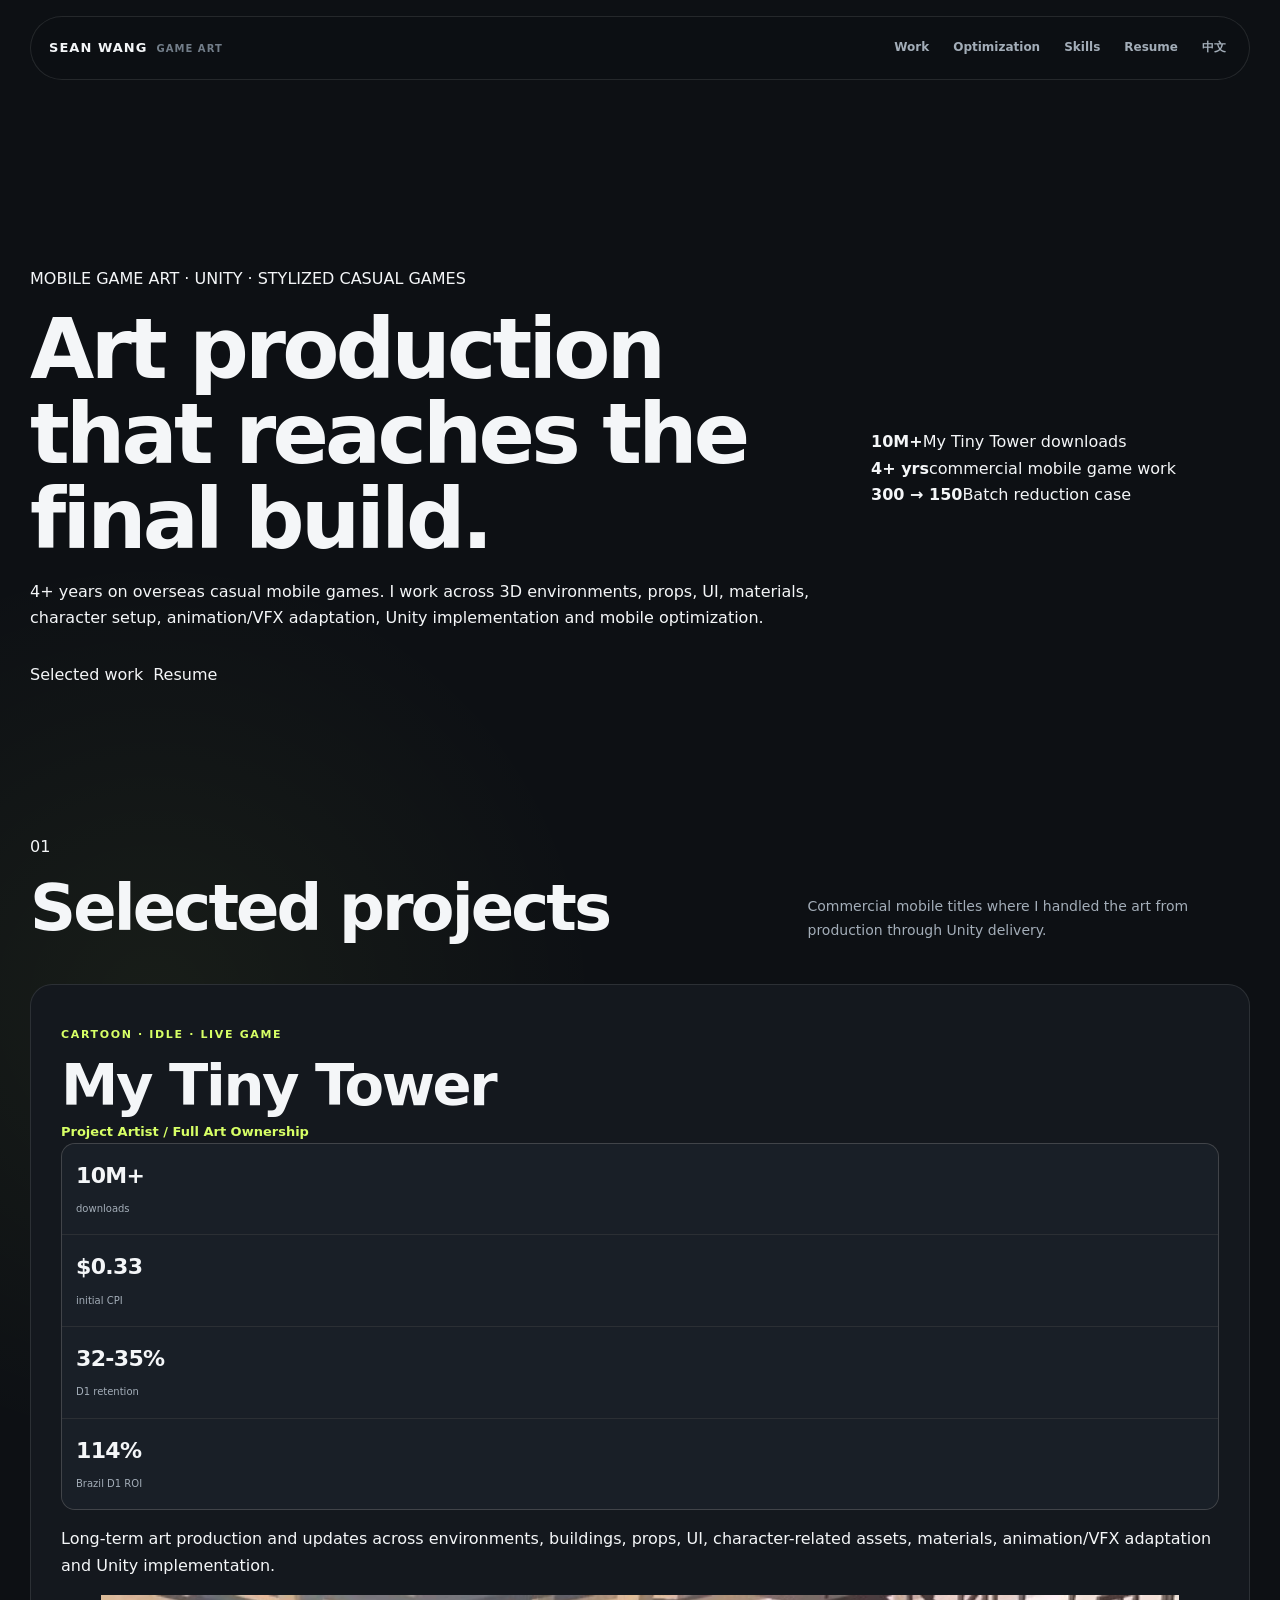
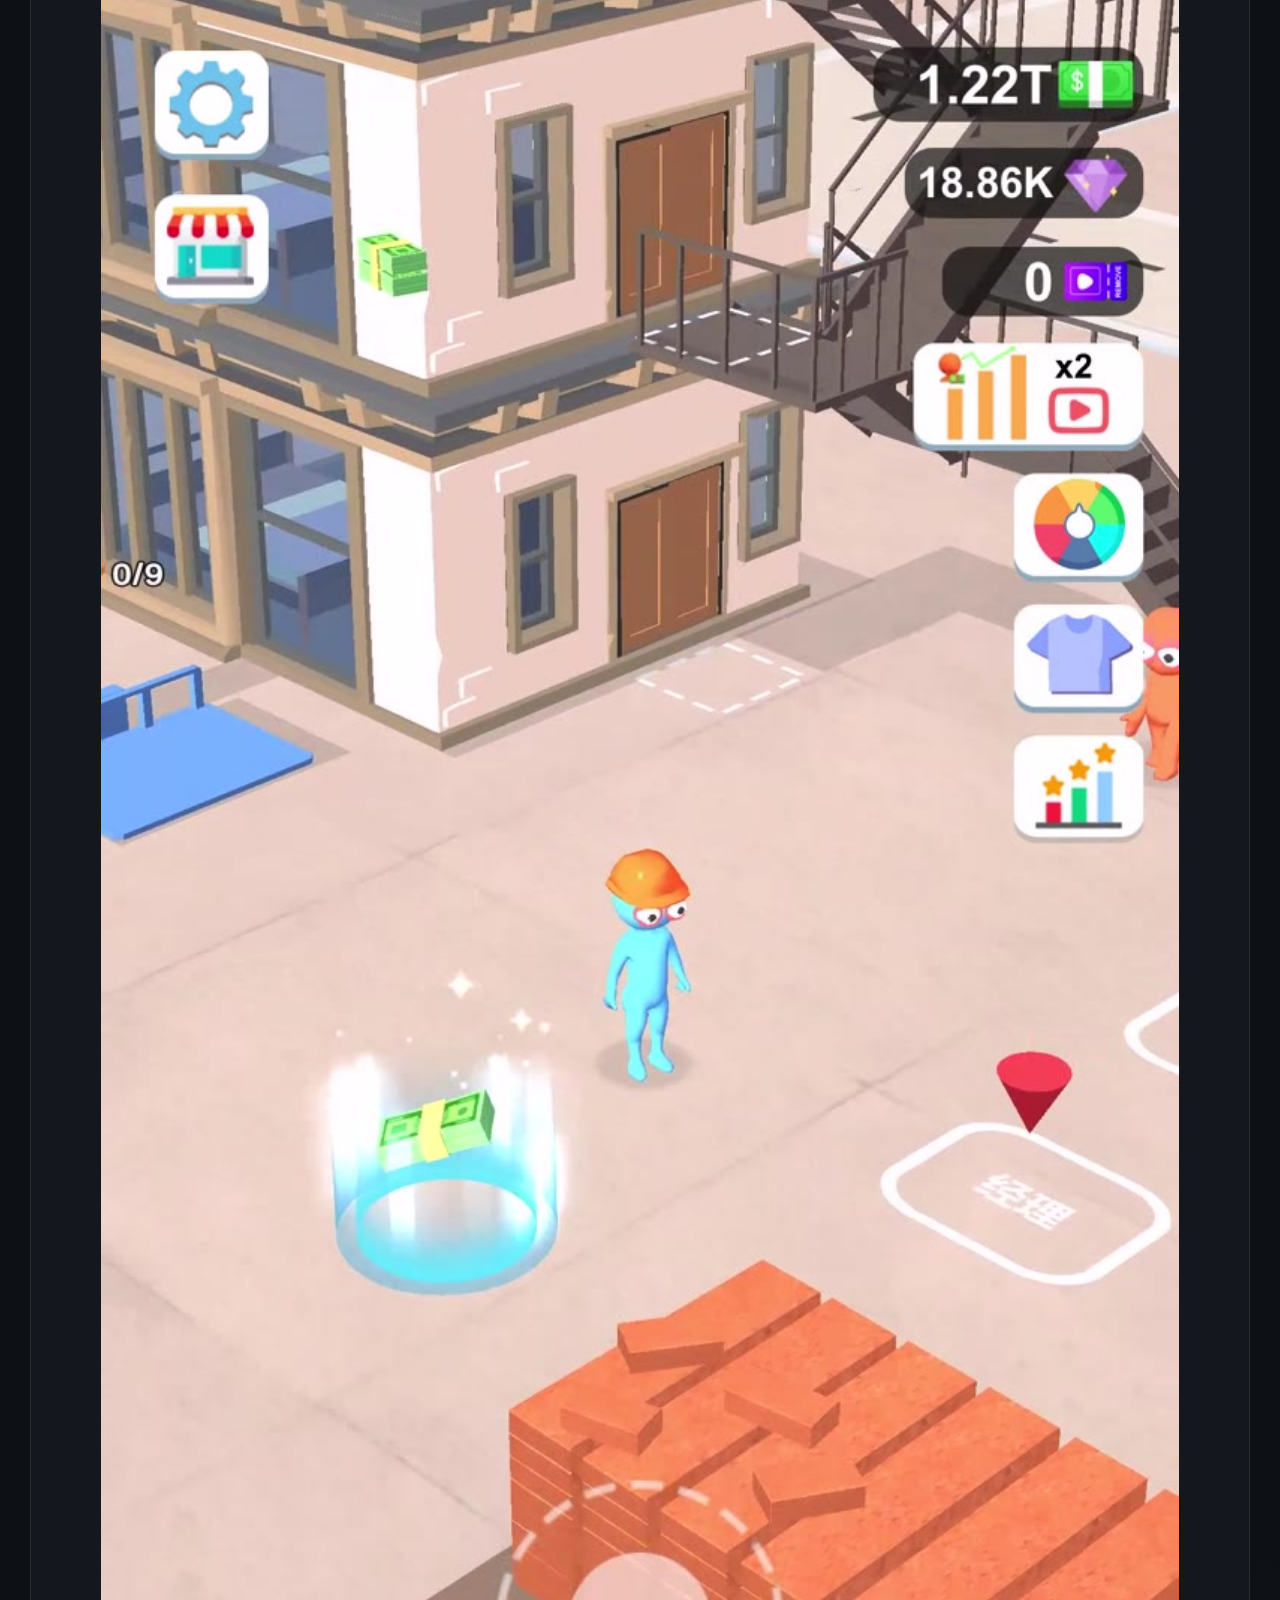
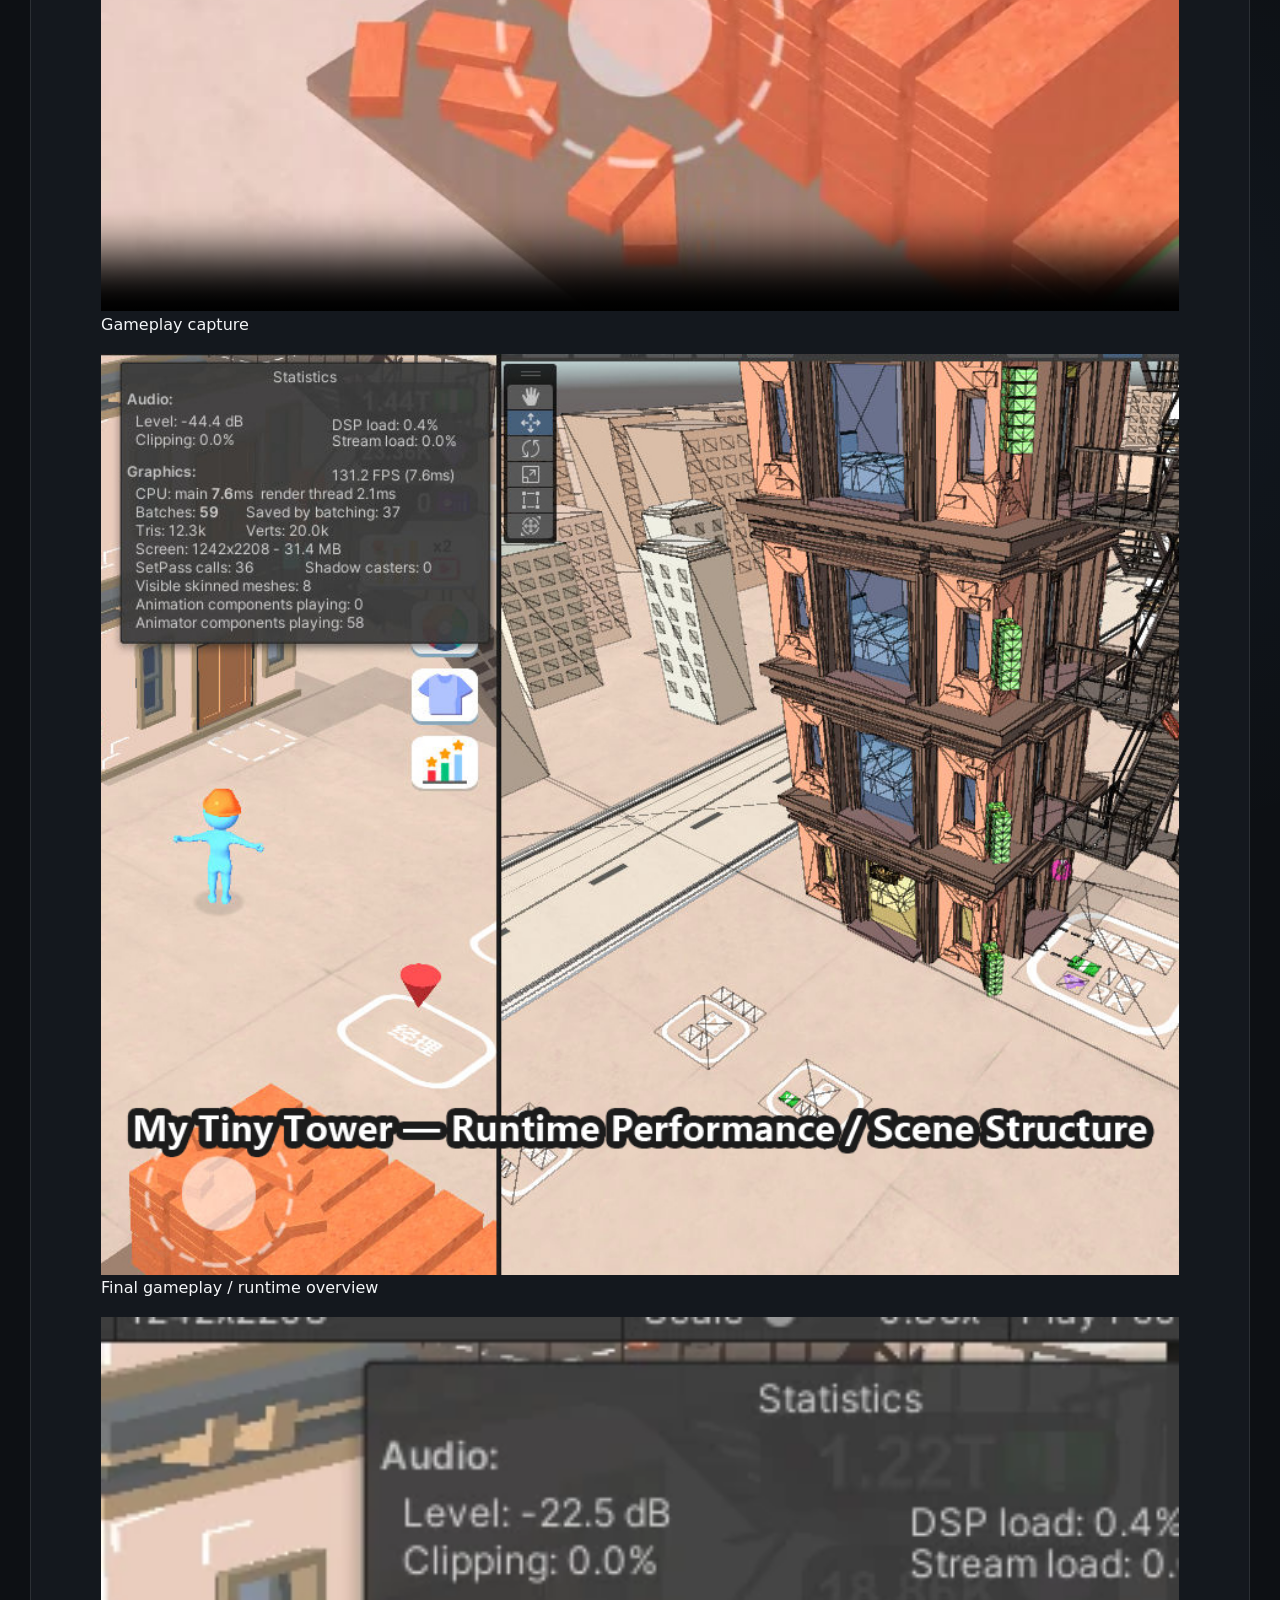
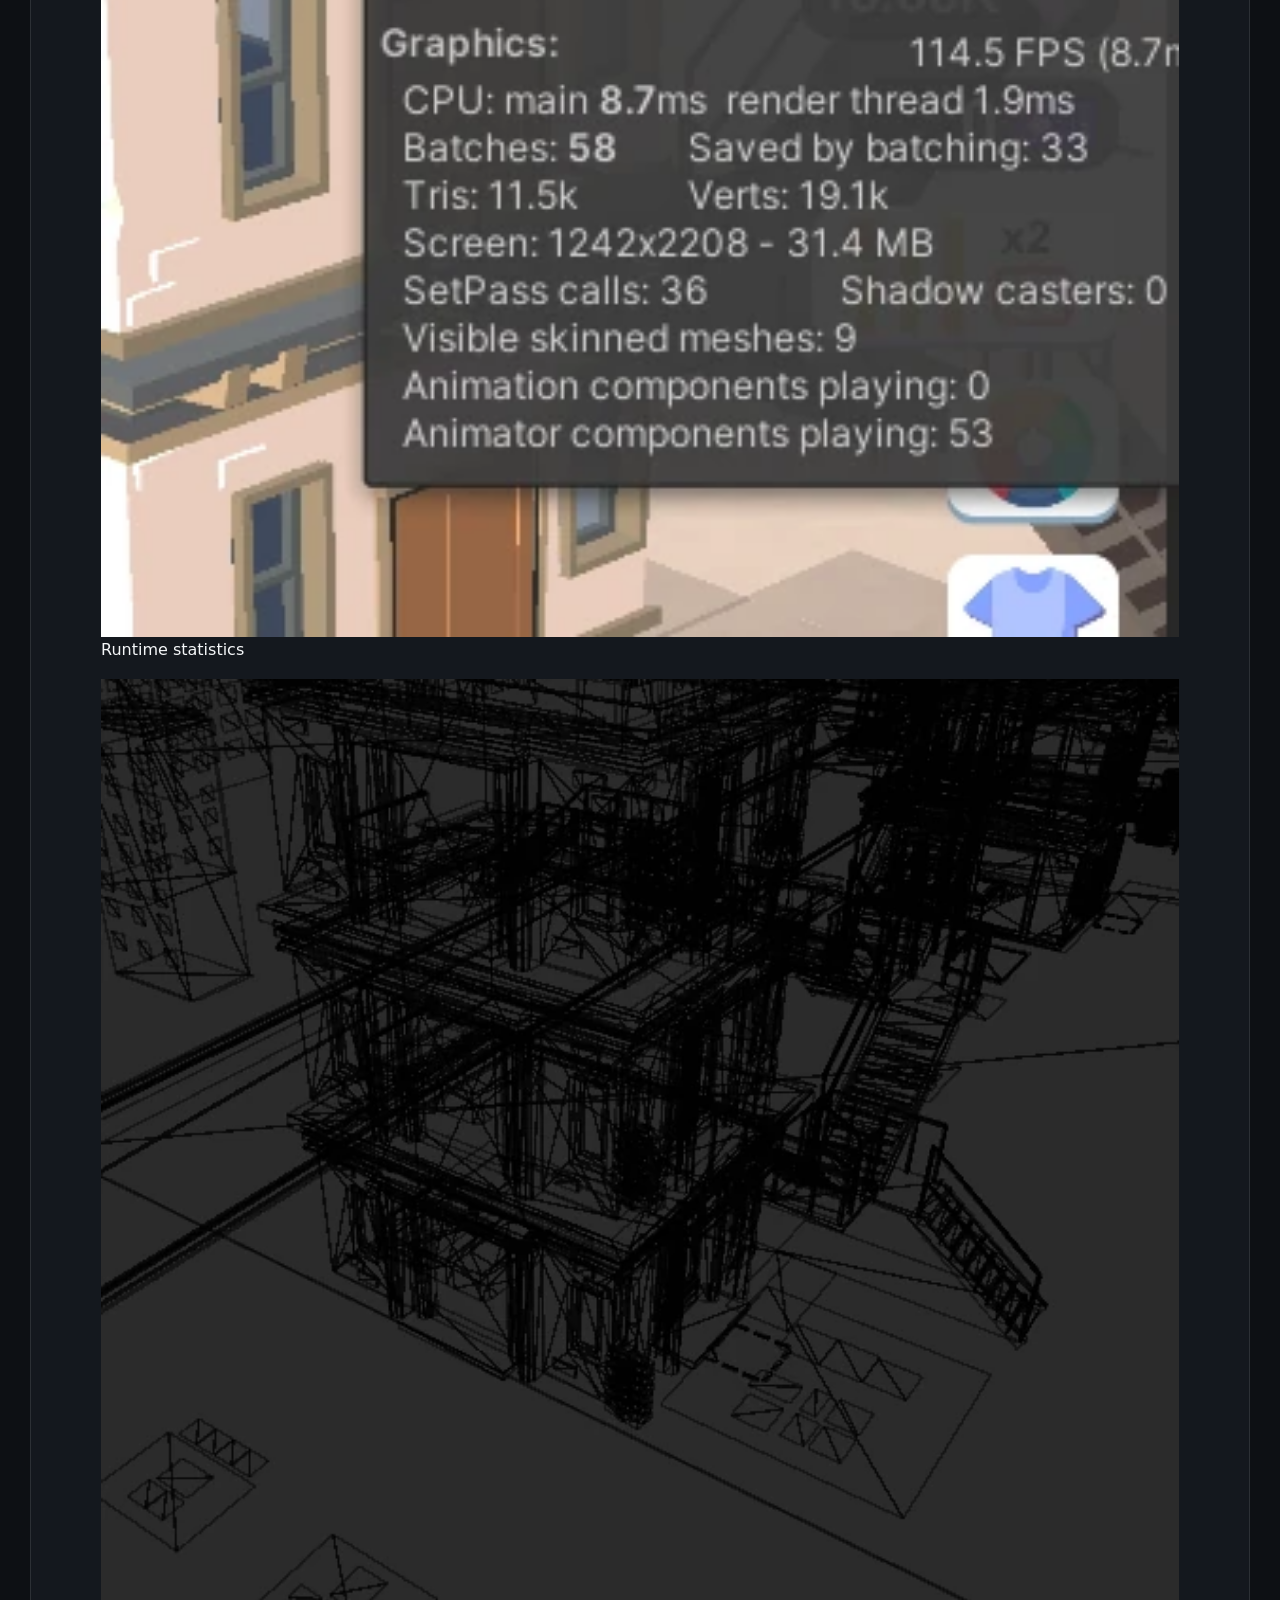
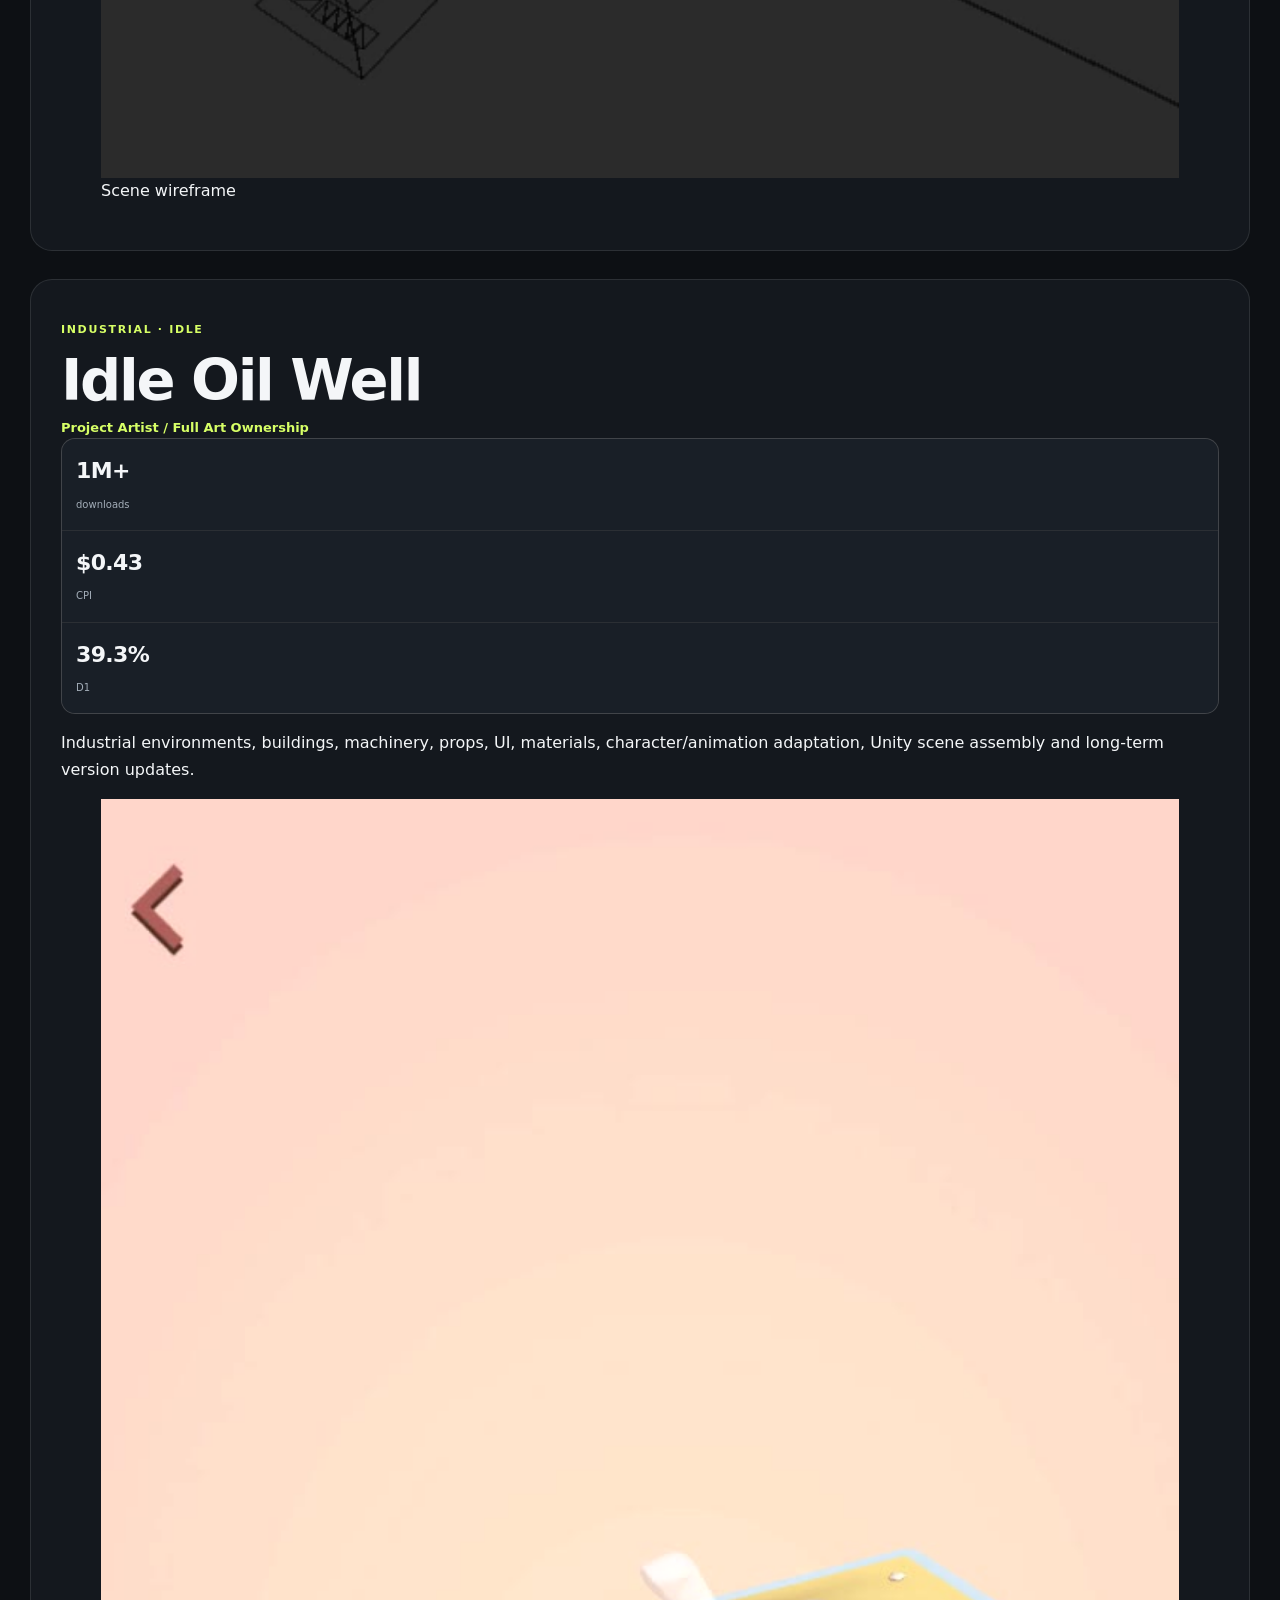
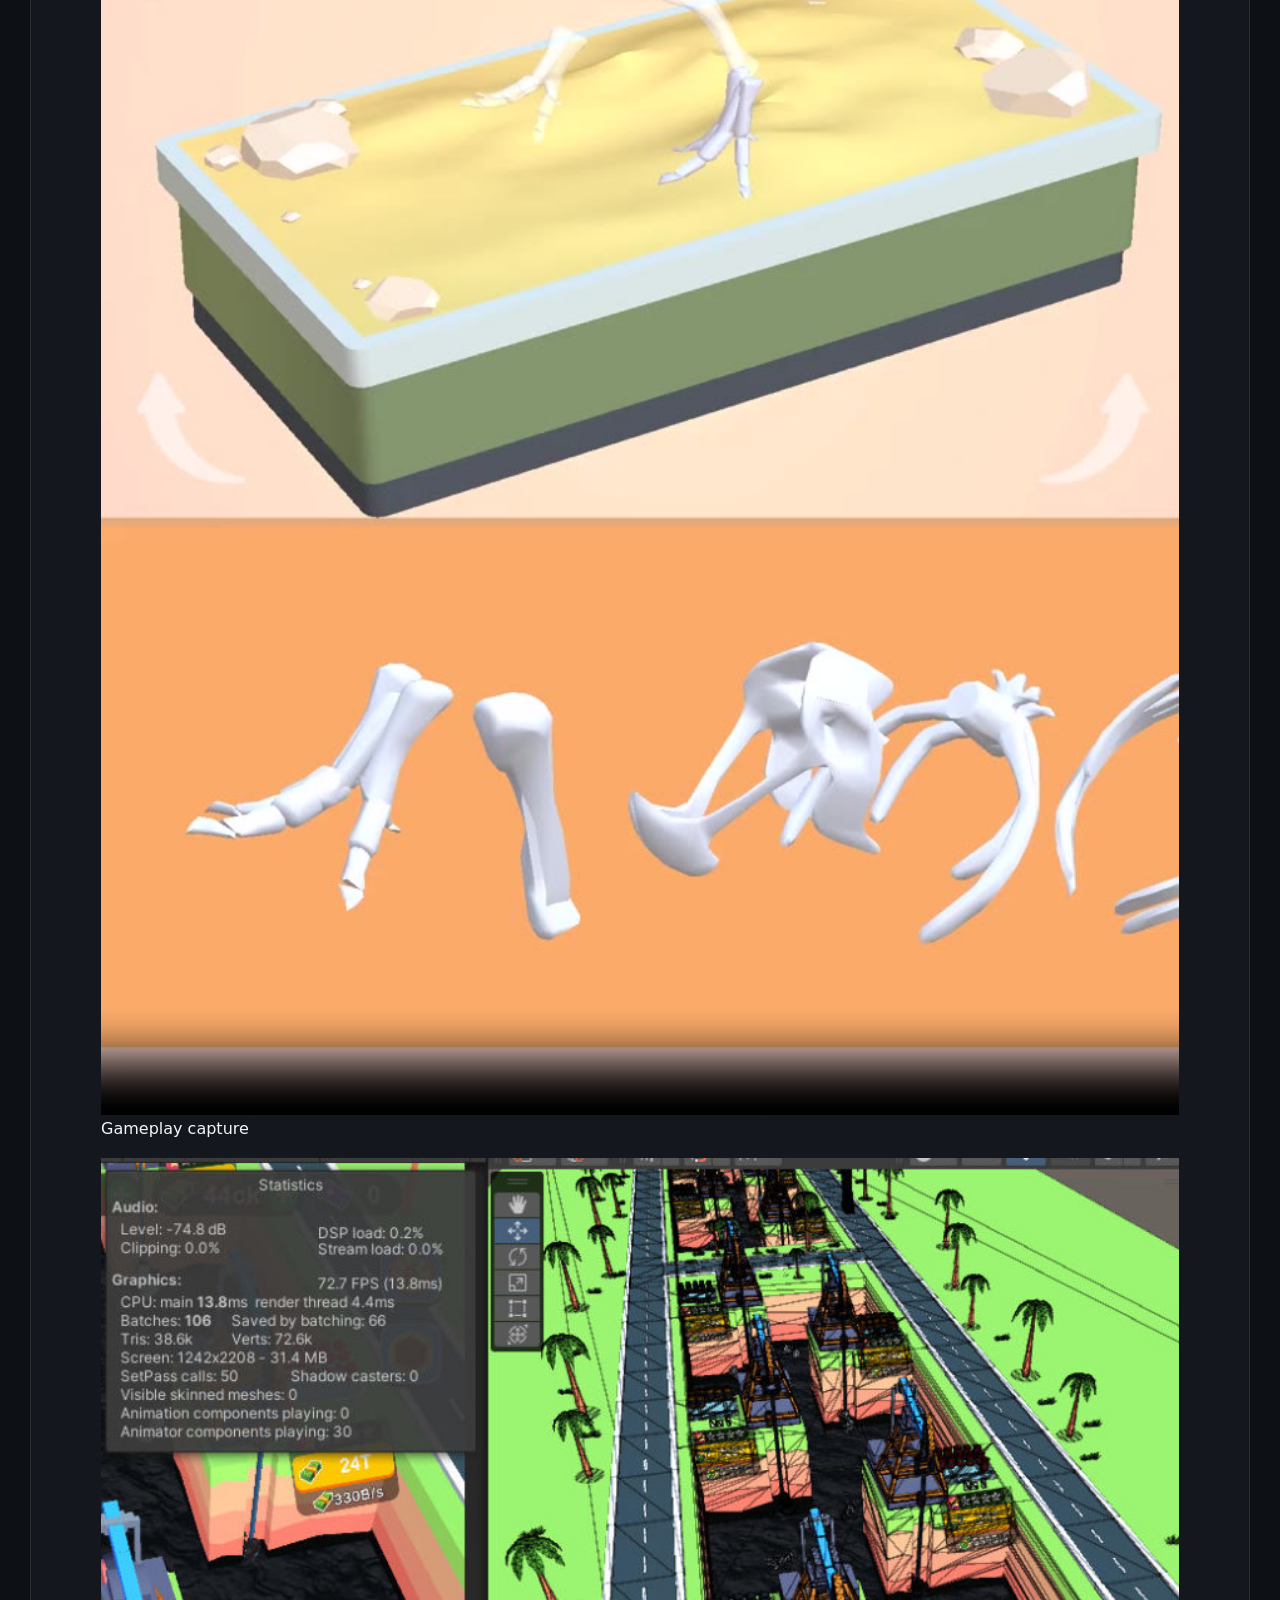
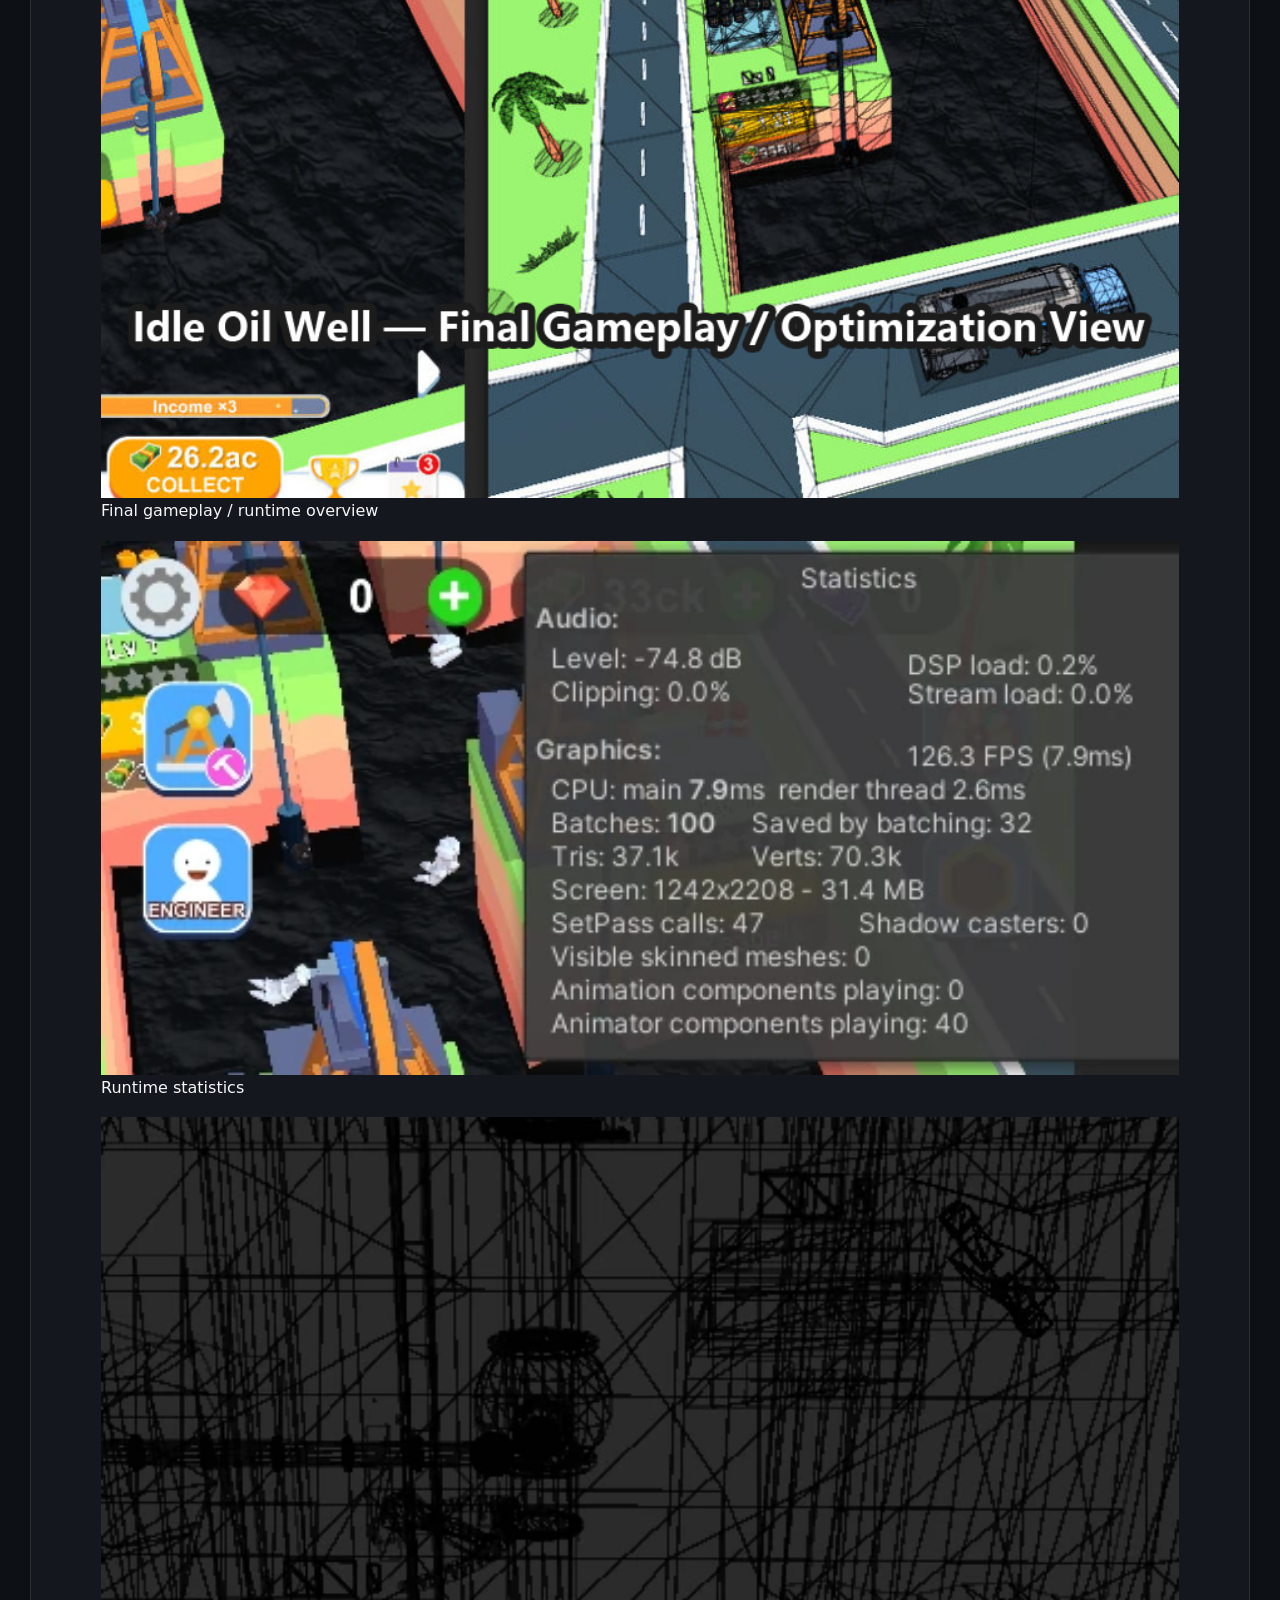
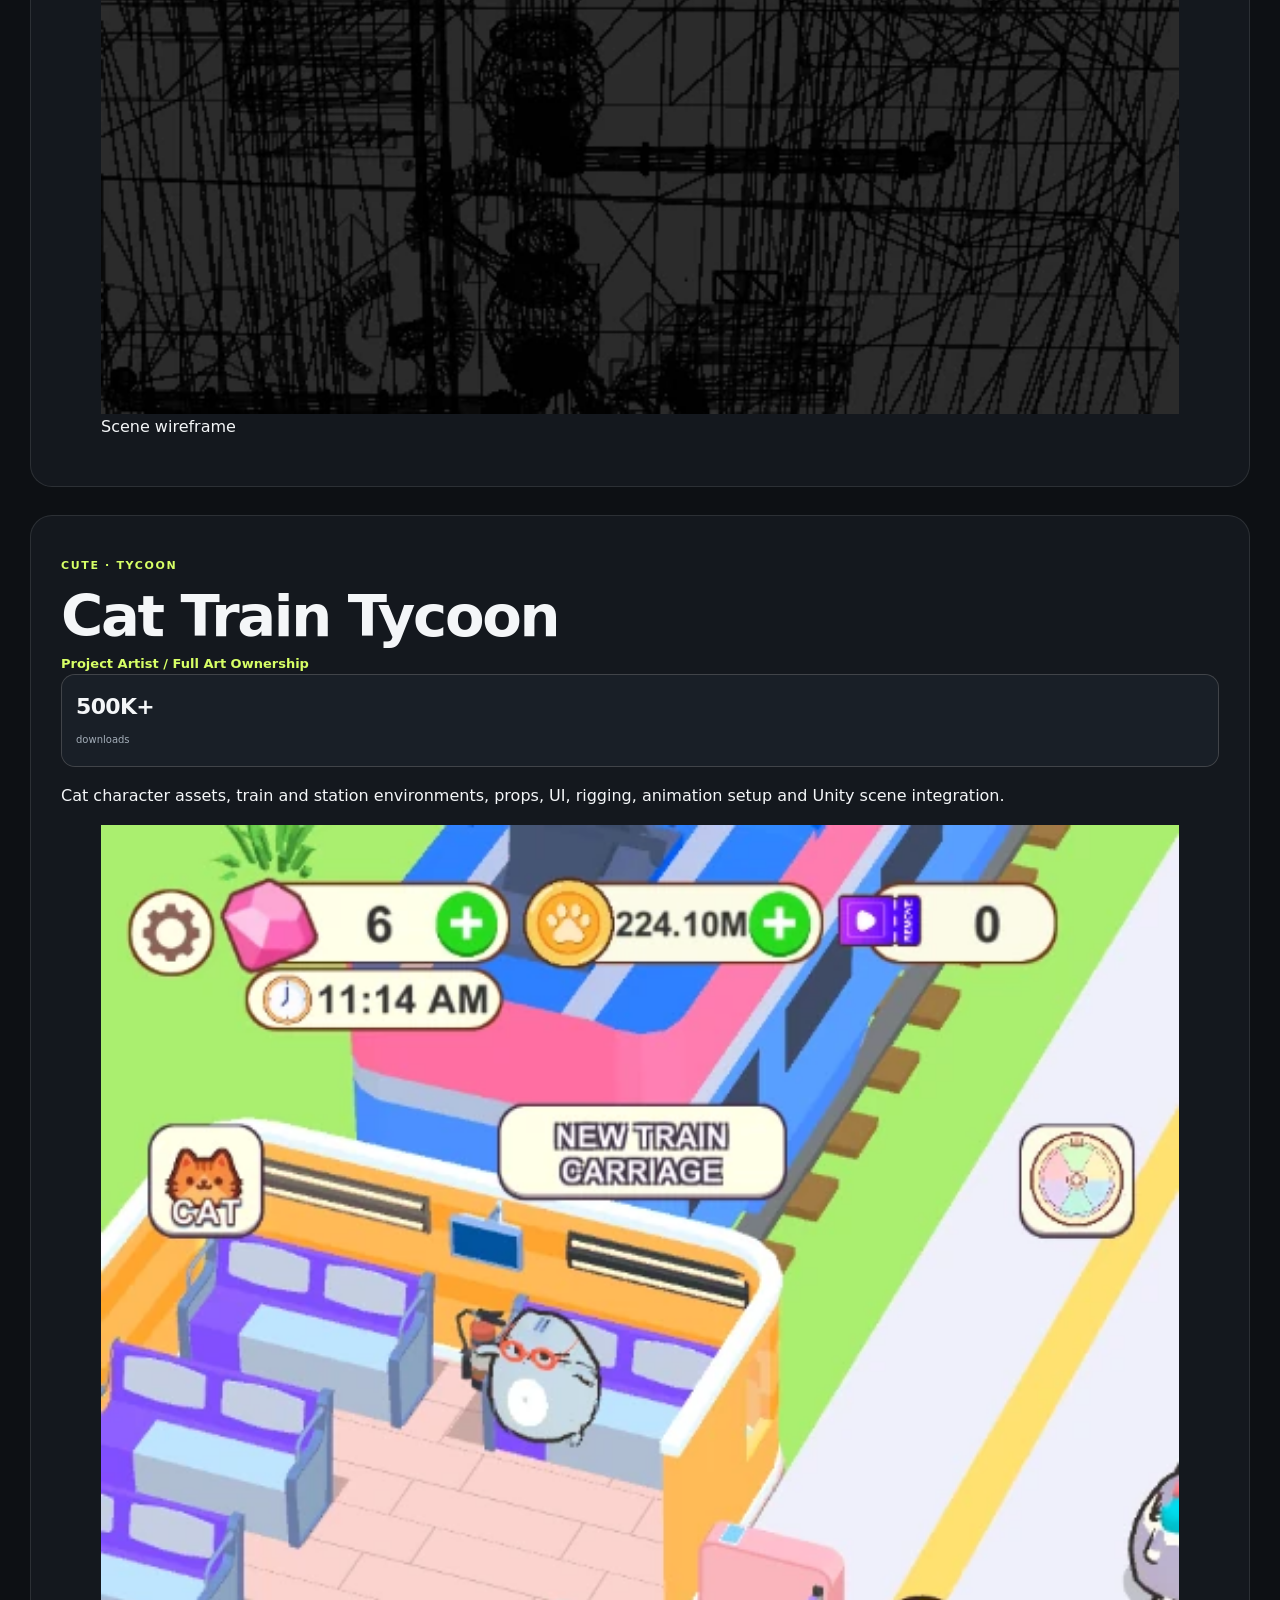
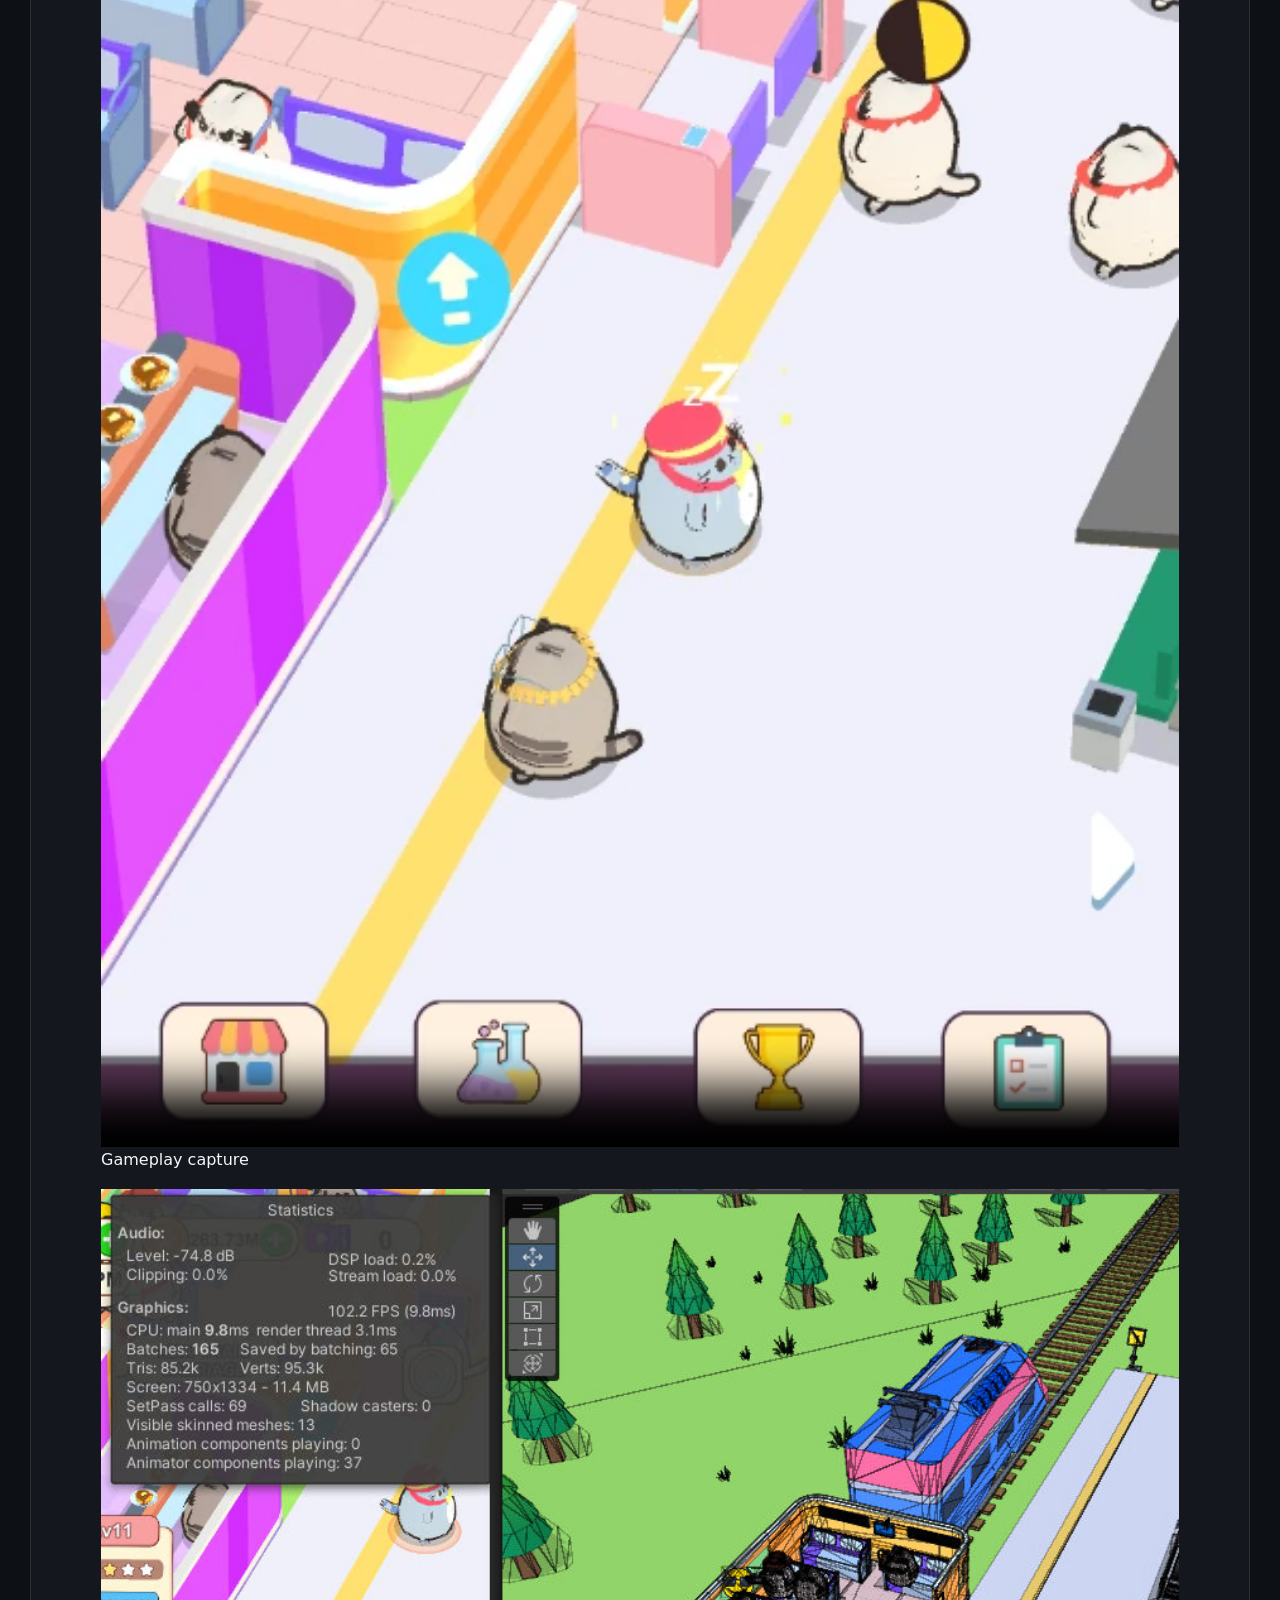
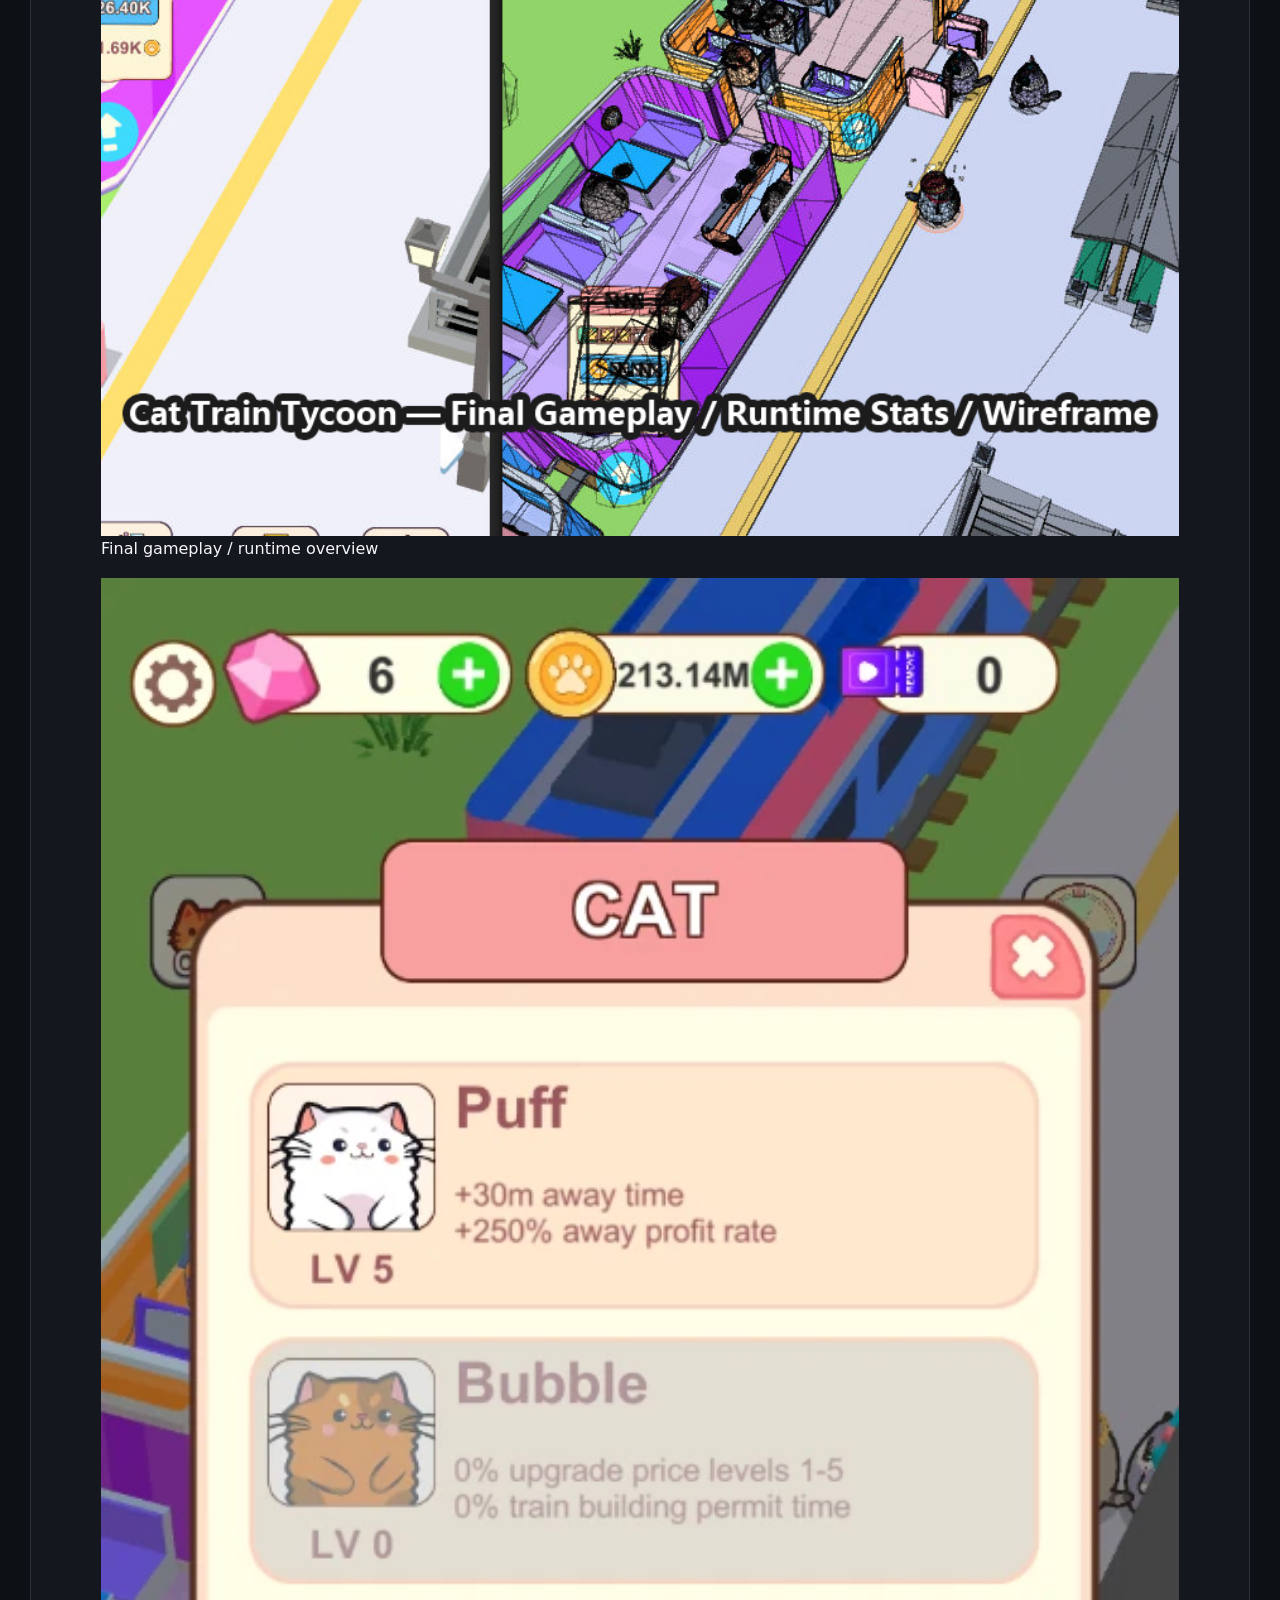
==== commit 82aa951e: "Remove meta copy and expand project media" ====
--- a/index.html
+++ b/index.html
@@ -3,244 +3,104 @@
 <head>
   <meta charset="UTF-8" />
   <meta name="viewport" content="width=device-width, initial-scale=1.0" />
-  <meta name="description" content="Sean Wang — Mobile Game Artist focused on stylized mobile games, Unity delivery, project art ownership and mobile optimization." />
+  <meta name="description" content="Sean Wang - Mobile Game Artist focused on stylized casual games, Unity implementation and mobile optimization." />
   <meta name="theme-color" content="#0d1014" />
-  <meta property="og:title" content="Sean Wang — Mobile Game Artist Portfolio" />
-  <meta property="og:description" content="Commercial mobile game art, Unity implementation and optimization." />
-  <meta property="og:type" content="website" />
-  <meta property="og:url" content="https://xbin1678145314-spec.github.io/portfolio/" />
-  <title>Sean Wang — Mobile Game Artist</title>
+  <title>Sean Wang - Mobile Game Artist</title>
   <link rel="stylesheet" href="styles.css" />
 </head>
 <body>
   <header class="topbar shell">
     <a class="brand" href="#top">SEAN WANG <span>GAME ART</span></a>
     <button class="menu-toggle" aria-label="Toggle navigation" aria-expanded="false"><span></span><span></span></button>
-    <nav class="nav-links" aria-label="Primary navigation">
-      <a href="#work">Work</a>
-      <a href="#optimization">Optimization</a>
-      <a href="#process">Process</a>
-      <a href="#skills">Skills</a>
+    <nav class="nav-links">
+      <a href="#work">Work</a><a href="#optimization">Optimization</a><a href="#skills">Skills</a>
       <a href="Sean_Wang_3D_Game_Generalist_Resume.pdf" target="_blank" rel="noopener">Resume</a>
       <a href="https://xbin1678145314-spec.github.io/portfolio-cn/">中文</a>
-      <a class="nav-cta" href="#contact">Contact</a>
     </nav>
   </header>
 
   <main id="top">
-    <section class="hero shell section">
-      <div class="hero-copy reveal">
-        <div class="eyebrow">MOBILE GAME ARTIST · UNITY · STYLIZED GAMES</div>
-        <h1>Commercial game art from visual planning to Unity delivery.</h1>
-        <p class="hero-lede">4+ years of overseas mobile game production. I handle 3D environments, props, UI, materials, character-related assets, animation/VFX adaptation, Unity implementation, art-side acceptance and mobile optimization.</p>
-        <div class="hero-actions">
-          <a class="button primary" href="#work">View projects</a>
-          <a class="button" href="Sean_Wang_3D_Game_Generalist_Resume.pdf" target="_blank" rel="noopener">Resume ↗</a>
-        </div>
+    <section class="hero shell">
+      <div class="hero-copy">
+        <p class="kicker">MOBILE GAME ART · UNITY · STYLIZED CASUAL GAMES</p>
+        <h1>Art production that reaches the final build.</h1>
+        <p class="lede">4+ years on overseas casual mobile games. I work across 3D environments, props, UI, materials, character setup, animation/VFX adaptation, Unity implementation and mobile optimization.</p>
+        <div class="hero-actions"><a class="btn primary" href="#work">Selected work</a><a class="btn" href="Sean_Wang_3D_Game_Generalist_Resume.pdf" target="_blank">Resume</a></div>
       </div>
-      <aside class="hero-note reveal">
-        <span class="note-label">CURRENT POSITIONING</span>
-        <strong>Project Art Owner / 3D Game Generalist</strong>
-        <p>Production-focused mobile game artist with hands-on Unity delivery and optimization experience.</p>
-        <div class="note-meta"><span>Xiamen, China</span><span>Open to remote / overseas roles</span></div>
-      </aside>
-    </section>
-
-    <section class="metrics-band">
-      <div class="shell metrics">
+      <div class="hero-facts">
         <div><strong>10M+</strong><span>My Tiny Tower downloads</span></div>
-        <div><strong>5</strong><span>featured shipped titles</span></div>
-        <div><strong>4+ yrs</strong><span>live operation experience</span></div>
-        <div><strong>300 → 150</strong><span>measured batch optimization case</span></div>
+        <div><strong>4+ yrs</strong><span>commercial mobile game work</span></div>
+        <div><strong>300 → 150</strong><span>Batch reduction case</span></div>
       </div>
     </section>
 
     <section class="section shell" id="work">
-      <div class="section-head reveal">
-        <div><span class="eyebrow">SELECTED WORK</span><h2>Shipped mobile games</h2></div>
-        <p>Commercial projects first. Images and captions are separated so the work stays readable on desktop and mobile.</p>
-      </div>
+      <div class="section-head"><div><span>01</span><h2>Selected projects</h2></div><p>Commercial mobile titles where I handled the art from production through Unity delivery.</p></div>
 
-      <article class="project reveal">
-        <div class="project-head">
-          <div>
-            <span class="project-type">STYLIZED · IDLE / TYCOON · LONG-TERM LIVE GAME</span>
-            <h3>My Tiny Tower</h3>
-            <p class="role">Project Art Owner / 3D Game Generalist</p>
-          </div>
-          <div class="kpis four">
-            <div><strong>10M+</strong><span>downloads</span></div>
-            <div><strong>$0.33</strong><span>initial CPI</span></div>
-            <div><strong>32–35%</strong><span>long-term D1</span></div>
-            <div><strong>114%</strong><span>Brazil D1 ROI</span></div>
-          </div>
+      <article class="project flagship">
+        <div class="project-intro">
+          <div><p class="eyebrow">CARTOON · IDLE · LIVE GAME</p><h3>My Tiny Tower</h3><p class="role">Project Artist / Full Art Ownership</p></div>
+          <div class="kpis"><div><strong>10M+</strong><span>downloads</span></div><div><strong>$0.33</strong><span>initial CPI</span></div><div><strong>32-35%</strong><span>D1 retention</span></div><div><strong>114%</strong><span>Brazil D1 ROI</span></div></div>
         </div>
-
-        <div class="media-grid two-col">
-          <figure class="media-card">
-            <img src="assets/tiny-tower-proof.jpg" alt="My Tiny Tower runtime and scene structure" loading="lazy" />
-            <figcaption>Runtime performance and scene structure</figcaption>
-          </figure>
-          <figure class="media-card">
-            <video controls muted playsinline preload="metadata" poster="assets/my-tiny-tower-gameplay-poster.jpg">
-              <source src="assets/my-tiny-tower-gameplay.mp4" type="video/mp4" />
-            </video>
-            <figcaption>Gameplay capture from the shipped mobile build</figcaption>
-          </figure>
-        </div>
-
-        <div class="project-body two-col">
-          <div>
-            <h4>What I handled</h4>
-            <p>Buildings, environments, props, character-related resources, UVs/textures, materials, UI, basic animation and VFX adaptation, Unity scene assembly, long-term content updates and mobile resource control.</p>
-          </div>
-          <div>
-            <h4>Visual ownership</h4>
-            <p>Worked from gameplay/text requirements to references, composition, color, materials and UI treatment. The final game stayed close to my initial production direction, with art-lead review mainly focused on atmosphere and visual corrections.</p>
+        <p class="project-desc">Long-term art production and updates across environments, buildings, props, UI, character-related assets, materials, animation/VFX adaptation and Unity implementation.</p>
+        <div class="media-feature">
+          <figure class="video-card"><video controls muted playsinline preload="metadata" poster="assets/my-tiny-tower-gameplay-poster.jpg"><source src="assets/my-tiny-tower-gameplay.mp4" type="video/mp4"></video><figcaption>Gameplay capture</figcaption></figure>
+          <div class="image-grid">
+            <figure><a href="assets/tiny-tower-proof.jpg" target="_blank"><img src="assets/tiny-tower-proof.jpg" alt="My Tiny Tower final gameplay and runtime proof" loading="lazy"></a><figcaption>Final gameplay / runtime overview</figcaption></figure>
+            <figure><a href="assets/tiny-tower-performance.webp" target="_blank"><img src="assets/tiny-tower-performance.webp" alt="My Tiny Tower runtime statistics" loading="lazy"></a><figcaption>Runtime statistics</figcaption></figure>
+            <figure><a href="assets/tiny-tower-wireframe.webp" target="_blank"><img src="assets/tiny-tower-wireframe.webp" alt="My Tiny Tower wireframe" loading="lazy"></a><figcaption>Scene wireframe</figcaption></figure>
           </div>
         </div>
       </article>
 
-      <article class="project reveal">
-        <div class="project-head">
-          <div>
-            <span class="project-type">INDUSTRIAL · IDLE · LONG-TERM OPERATION</span>
-            <h3>Idle Oil Well</h3>
-            <p class="role">Project Art Owner / 3D Game Generalist</p>
+      <article class="project">
+        <div class="project-intro"><div><p class="eyebrow">INDUSTRIAL · IDLE</p><h3>Idle Oil Well</h3><p class="role">Project Artist / Full Art Ownership</p></div><div class="kpis compact"><div><strong>1M+</strong><span>downloads</span></div><div><strong>$0.43</strong><span>CPI</span></div><div><strong>39.3%</strong><span>D1</span></div></div></div>
+        <p class="project-desc">Industrial environments, buildings, machinery, props, UI, materials, character/animation adaptation, Unity scene assembly and long-term version updates.</p>
+        <div class="media-feature">
+          <figure class="video-card"><video controls muted playsinline preload="metadata" poster="assets/idle-oil-gameplay-poster.jpg"><source src="assets/idle-oil-gameplay.mp4" type="video/mp4"></video><figcaption>Gameplay capture</figcaption></figure>
+          <div class="image-grid">
+            <figure><a href="assets/idle-oil-proof.jpg" target="_blank"><img src="assets/idle-oil-proof.jpg" alt="Idle Oil Well final gameplay and runtime overview" loading="lazy"></a><figcaption>Final gameplay / runtime overview</figcaption></figure>
+            <figure><a href="assets/idle-oil-performance.webp" target="_blank"><img src="assets/idle-oil-performance.webp" alt="Idle Oil Well runtime statistics" loading="lazy"></a><figcaption>Runtime statistics</figcaption></figure>
+            <figure><a href="assets/idle-oil-wireframe.webp" target="_blank"><img src="assets/idle-oil-wireframe.webp" alt="Idle Oil Well wireframe" loading="lazy"></a><figcaption>Scene wireframe</figcaption></figure>
           </div>
-          <div class="kpis three">
-            <div><strong>1M+</strong><span>downloads</span></div>
-            <div><strong>$0.43</strong><span>initial CPI</span></div>
-            <div><strong>39.3%</strong><span>D1 retention</span></div>
-          </div>
-        </div>
-
-        <div class="media-grid two-col">
-          <figure class="media-card">
-            <video controls muted playsinline preload="metadata" poster="assets/idle-oil-gameplay-poster.jpg">
-              <source src="assets/idle-oil-gameplay.mp4" type="video/mp4" />
-            </video>
-            <figcaption>Commercial gameplay presentation</figcaption>
-          </figure>
-          <figure class="media-card">
-            <img src="assets/idle-oil-proof.jpg" alt="Idle Oil Well gameplay, runtime and wireframe" loading="lazy" />
-            <figcaption>Final view, runtime stats and wireframe proof</figcaption>
-          </figure>
-        </div>
-
-        <div class="project-body two-col">
-          <div><h4>Production</h4><p>Industrial environments, buildings, machinery, props, UI, materials, character-related assets, basic animation/VFX adaptation and Unity integration.</p></div>
-          <div><h4>Delivery</h4><p>Supported roughly three years of content updates, art-side acceptance and mobile optimization while keeping the industrial visual language consistent.</p></div>
         </div>
       </article>
 
-      <article class="project reveal">
-        <div class="project-head">
-          <div>
-            <span class="project-type">CUTE · CARTOON · TYCOON</span>
-            <h3>Cat Train Tycoon</h3>
-            <p class="role">Project Art Owner / 3D Game Generalist</p>
+      <article class="project">
+        <div class="project-intro"><div><p class="eyebrow">CUTE · TYCOON</p><h3>Cat Train Tycoon</h3><p class="role">Project Artist / Full Art Ownership</p></div><div class="kpis compact"><div><strong>500K+</strong><span>downloads</span></div></div></div>
+        <p class="project-desc">Cat character assets, train and station environments, props, UI, rigging, animation setup and Unity scene integration.</p>
+        <div class="media-feature">
+          <figure class="video-card"><video controls muted playsinline preload="metadata" poster="assets/cat-train-gameplay.webp"><source src="assets/cat-train-gameplay.mp4" type="video/mp4"></video><figcaption>Gameplay capture</figcaption></figure>
+          <div class="image-grid">
+            <figure><a href="assets/cat-train-proof.jpg" target="_blank"><img src="assets/cat-train-proof.jpg" alt="Cat Train Tycoon final gameplay and runtime overview" loading="lazy"></a><figcaption>Final gameplay / runtime overview</figcaption></figure>
+            <figure><a href="assets/cat-train-ui.webp" target="_blank"><img src="assets/cat-train-ui.webp" alt="Cat Train Tycoon UI" loading="lazy"></a><figcaption>UI presentation</figcaption></figure>
+            <figure><a href="assets/cat-train-wireframe.webp" target="_blank"><img src="assets/cat-train-wireframe.webp" alt="Cat Train Tycoon wireframe" loading="lazy"></a><figcaption>Scene wireframe</figcaption></figure>
           </div>
-          <div class="single-kpi"><strong>500K+</strong><span>Google Play downloads</span></div>
-        </div>
-
-        <div class="media-grid three-col">
-          <figure class="media-card span-2">
-            <video controls muted playsinline preload="metadata" poster="assets/cat-train-gameplay.webp">
-              <source src="assets/cat-train-gameplay.mp4" type="video/mp4" />
-            </video>
-            <figcaption>Final gameplay capture</figcaption>
-          </figure>
-          <figure class="media-card">
-            <img src="assets/cat-train-ui.webp" alt="Cat Train Tycoon UI" loading="lazy" />
-            <figcaption>UI and character system</figcaption>
-          </figure>
-        </div>
-
-        <div class="project-body two-col">
-          <div><h4>Production</h4><p>Cat character resources, train/station environments, props, UI, materials, rigging/skinning, animation integration, scene assembly and basic visual effects.</p></div>
-          <div><h4>Focus</h4><p>A commercial example of adapting the full production pipeline to a cute character-led visual direction rather than the industrial / idle style used in other projects.</p></div>
         </div>
       </article>
 
-      <div class="project-cards reveal">
-        <article class="compact-project">
-          <span>04 · CARTOON / CASUAL</span><h3>Sunshine Power</h3>
-          <p>Independent art production and Unity delivery across 3D assets, UI, materials, animation adaptation and mobile optimization.</p>
-          <div class="mini-kpis"><b>1M+ downloads</b><b>CPI $0.52</b><b>D1 39.1%</b></div>
-        </article>
-        <article class="compact-project">
-          <span>05 · SHOOTING / CASUAL</span><h3>Shooting Range Inc.</h3>
-          <p>Environment, buildings, props, UI, animation adaptation, Unity integration, version acceptance and mobile resource control.</p>
-          <div class="mini-kpis"><b>1M+ downloads</b><b>CPI $0.51</b><b>D1 36.5%</b></div>
-        </article>
-        <article class="compact-project accent-card">
-          <span>0→1 TEST CASE · ARCADE / CASUAL</span><h3>Cookout Kingdom</h3>
-          <p>I proposed the barbecue/pork theme and a more active arcade-style interaction direction because I believed the theme was easy to understand and direct control would feel more engaging than pure idle play. The project used the company’s established numerical framework.</p>
-          <div class="mini-kpis"><b>Initial CPI $0.37</b><b>Theme later reused</b></div>
-          <small>The later idle barbecue project used a different gameplay concept created by the art lead, while reusing the tested theme/resources.</small>
-        </article>
+      <div class="secondary-grid">
+        <article class="mini-project"><p class="eyebrow">CARTOON CASUAL</p><h3>Sunshine Power</h3><p>Complete art production, UI, animation adaptation, Unity implementation and mobile resource optimization.</p><div class="mini-kpi">1M+ downloads · CPI $0.52 · D1 39.1%</div></article>
+        <article class="mini-project"><p class="eyebrow">SHOOTING CASUAL</p><h3>Shooting Range Inc.</h3><p>Environment, buildings, props, UI, animation/VFX adaptation, Unity delivery and returned-build review.</p><div class="mini-kpi">1M+ downloads · CPI $0.51 · D1 36.5%</div></article>
+        <article class="mini-project"><p class="eyebrow">RAPID TEST</p><h3>Cookout Kingdom</h3><p>Proposed the barbecue theme and a more player-controlled presentation, then completed visual direction, art production and Unity delivery.</p><div class="mini-kpi">Initial US CPI ~ $0.37</div></article>
       </div>
     </section>
 
     <section class="section shell" id="optimization">
-      <div class="section-head reveal">
-        <div><span class="eyebrow">OPTIMIZATION</span><h2>Production-side technical work</h2></div>
-        <p>I use technical tools to solve art-production problems rather than presenting myself as a deep rendering engineer.</p>
-      </div>
-      <div class="case-grid reveal">
-        <article class="case-card">
-          <span class="case-index">CASE 01</span>
-          <h3>300 → 150 Batches</h3>
-          <p>A scene with many similar low-poly objects produced excessive batches. Mesh simplification plus batching adjustments with the programmer reduced the measured scene Batches from roughly 300 to 150.</p>
-          <div class="tag-row"><span>Frame Debugger</span><span>Dynamic Batching</span><span>Mesh Reduction</span></div>
-        </article>
-        <article class="case-card">
-          <span class="case-index">CASE 02</span>
-          <h3>Large construction scene diagnosis</h3>
-          <p>On a larger senior-care construction project, I checked split build pieces, transparent previews, same-material low-poly tiles and camera visibility when Batches became difficult to control. The final build state used replacement/merged meshes, while the camera range was also treated as part of the rendering budget.</p>
-          <div class="tag-row"><span>Frame Debugger</span><span>Transparent Materials</span><span>Camera Visibility</span><span>Scene Structure</span></div>
-        </article>
-      </div>
-    </section>
-
-    <section class="section shell" id="process">
-      <div class="section-head reveal">
-        <div><span class="eyebrow">WORKFLOW</span><h2>How I usually take a project through production</h2></div>
-        <p>Most projects start from text requirements and end in a playable build that I review before final QA.</p>
-      </div>
-      <div class="process-grid reveal">
-        <div><b>01</b><strong>Brief & references</strong><span>Read requirements, gather or generate visual references.</span></div>
-        <div><b>02</b><strong>Visual plan</strong><span>Composition, color, materials, building treatment and UI direction.</span></div>
-        <div><b>03</b><strong>Art production</strong><span>3D, textures, materials, UI, animation/VFX adaptation.</span></div>
-        <div><b>04</b><strong>Unity delivery</strong><span>Scenes, prefabs, materials, animation and resource organization.</span></div>
-        <div><b>05</b><strong>Build acceptance</strong><span>Check visual, UI, animation, behavior, implementation and performance issues.</span></div>
-        <div><b>06</b><strong>Polish & test</strong><span>Fix, recheck, art-lead review, QA and market test / release.</span></div>
+      <div class="section-head"><div><span>02</span><h2>Optimization</h2></div></div>
+      <div class="case-grid">
+        <article><strong>Batch reduction</strong><p>A high-instance scene reached about 300 Batches. After mesh/material review and batching changes with the programmer, it was reduced to about 150.</p></article>
+        <article><strong>Large construction scene</strong><p>Performance review covered split construction meshes, transparent preview materials and camera view range to reduce the amount of rendered content on screen.</p></article>
       </div>
     </section>
 
     <section class="section shell" id="skills">
-      <div class="section-head reveal">
-        <div><span class="eyebrow">SKILLS</span><h2>Production strengths</h2></div>
-        <p>Broad enough to own the art side of a small mobile project, with deeper focus on Unity delivery and production efficiency.</p>
-      </div>
-      <div class="skill-grid reveal">
-        <div><h3>Game Art Production</h3><p>Stylized environments, buildings, props, UI, materials, character-related assets, rigging/skinning and basic VFX.</p></div>
-        <div><h3>Unity Production</h3><p>Scene / Prefab / Material / Animation setup, art-side integration, resource organization and build acceptance.</p></div>
-        <div><h3>Mobile Optimization</h3><p>Frame Debugger, batching checks, GPU Instancing, mesh reduction, material cleanup, texture compression and package-size control.</p></div>
-        <div><h3>Tools</h3><p>Cinema 4D · Photoshop · Unity · 3ds Max (basic rigging/skinning). Profiler CPU Usage / Timeline at a practical basic level.</p></div>
-      </div>
+      <div class="section-head"><div><span>03</span><h2>Skills</h2></div></div>
+      <div class="skills-grid"><div><strong>Art</strong><p>Stylized 3D · environments · buildings · props · UI · character-related assets · materials</p></div><div><strong>Unity</strong><p>Scene · Prefab · Material · UI · Animation · Animator · basic VFX integration</p></div><div><strong>Optimization</strong><p>Frame Debugger · GPU Instancing · Dynamic Batching · mesh / texture / asset-size control</p></div><div><strong>Tools</strong><p>Cinema 4D · Photoshop · Unity · 3ds Max</p></div></div>
     </section>
 
-    <section class="section shell" id="contact">
-      <div class="contact-card reveal">
-        <div><span class="eyebrow">CONTACT</span><h2>Sean Wang</h2><p>Mobile Game Artist / Project Art Owner · Xiamen, China</p></div>
-        <div class="contact-links"><a href="mailto:1678145314@qq.com">1678145314@qq.com</a><a href="tel:+8617605949491">+86 176 0594 9491</a></div>
-      </div>
-    </section>
+    <footer class="shell"><strong>Sean Wang</strong><span>1678145314@qq.com · Xiamen, China</span></footer>
   </main>
-
-  <footer class="shell footer">© <span id="year"></span> Sean Wang · Mobile Game Art Portfolio</footer>
   <script src="script.js"></script>
 </body>
 </html>
--- a/styles.css
+++ b/styles.css
@@ -1,1459 +1,193 @@
 :root {
-  --bg: #0b0d10;
-  --surface: #12151a;
-  --surface-2: #171b21;
-  --line: rgba(255,255,255,.11);
-  --text: #f5f7fa;
-  --muted: #aeb6c2;
-  --muted-2: #77808d;
-  --accent: #d8ff63;
-  --accent-2: #80f0c0;
-  --radius: 26px;
-  --max: 1240px;
+  --bg: #0d1014;
+  --surface: #14181e;
+  --surface-2: #191f27;
+  --line: rgba(255,255,255,.10);
+  --text: #f4f6f8;
+  --muted: #a3adb8;
+  --muted-2: #727d89;
+  --accent: #d7ff66;
+  --accent-soft: rgba(215,255,102,.10);
+  --radius: 22px;
+  --max: 1220px;
 }
 
 * { box-sizing: border-box; }
-
-html {
-  scroll-behavior: smooth;
-  background: var(--bg);
-}
-
+html { scroll-behavior: smooth; background: var(--bg); }
 body {
   margin: 0;
   color: var(--text);
   background:
-    radial-gradient(circle at 12% 8%, rgba(216,255,99,.07), transparent 25rem),
-    radial-gradient(circle at 84% 18%, rgba(128,240,192,.06), transparent 28rem),
+    radial-gradient(circle at 12% 5%, rgba(215,255,102,.055), transparent 28rem),
+    radial-gradient(circle at 88% 18%, rgba(107,172,255,.05), transparent 30rem),
     var(--bg);
-  font-family: Inter, system-ui, -apple-system, BlinkMacSystemFont, "Segoe UI", sans-serif;
-  line-height: 1.6;
+  font-family: Inter, ui-sans-serif, system-ui, -apple-system, BlinkMacSystemFont, "Segoe UI", sans-serif;
+  line-height: 1.65;
 }
-
+img, video { display: block; width: 100%; height: auto; }
 a { color: inherit; text-decoration: none; }
 button { font: inherit; }
+.shell { width: min(calc(100% - 40px), var(--max)); margin: 0 auto; }
+.section { padding: 104px 0; }
 
-.noise {
-  pointer-events: none;
-  position: fixed;
-  inset: 0;
-  z-index: 9999;
-  opacity: .035;
-  background-image: url("data:image/svg+xml,%3Csvg viewBox='0 0 180 180' xmlns='http://www.w3.org/2000/svg'%3E%3Cfilter id='n'%3E%3CfeTurbulence type='fractalNoise' baseFrequency='.9' numOctaves='4' stitchTiles='stitch'/%3E%3C/filter%3E%3Crect width='100%25' height='100%25' filter='url(%23n)' opacity='.35'/%3E%3C/svg%3E");
-}
-
-.site-header {
-  width: min(calc(100% - 40px), var(--max));
-  margin: 18px auto 0;
-  padding: 13px 14px 13px 18px;
+.topbar {
+  position: sticky;
+  top: 14px;
+  z-index: 100;
+  margin-top: 16px;
+  min-height: 64px;
+  padding: 10px 12px 10px 18px;
   display: flex;
   align-items: center;
   justify-content: space-between;
-  position: sticky;
-  top: 16px;
-  z-index: 100;
+  gap: 18px;
   border: 1px solid var(--line);
   border-radius: 999px;
-  background: rgba(11,13,16,.76);
-  backdrop-filter: blur(20px);
-  box-shadow: 0 10px 40px rgba(0,0,0,.2);
+  background: rgba(13,16,20,.82);
+  backdrop-filter: blur(18px);
 }
+.brand { display: flex; align-items: baseline; gap: 9px; font-size: 13px; font-weight: 800; letter-spacing: .08em; }
+.brand span { color: var(--muted-2); font-size: 10px; }
+.nav-links { display: flex; align-items: center; gap: 2px; }
+.nav-links a { padding: 8px 11px; color: var(--muted); font-size: 12px; font-weight: 700; border-radius: 999px; }
+.nav-links a:hover { color: var(--text); background: rgba(255,255,255,.055); }
+.nav-links .nav-cta { color: #0f1209; background: var(--accent); }
+.menu-toggle { display: none; border: 0; background: none; padding: 10px; }
+.menu-toggle span { display: block; width: 20px; height: 2px; margin: 4px 0; background: var(--text); }
 
-.brand {
-  display: flex;
-  align-items: center;
-  gap: 10px;
-  font-size: 12px;
-  letter-spacing: .12em;
-  font-weight: 700;
-}
+.hero { min-height: 650px; padding-top: 128px; display: grid; grid-template-columns: minmax(0,1.35fr) minmax(280px,.65fr); gap: 54px; align-items: center; }
+.hero-copy, .hero-note, .project-head > *, .project-body > *, .section-head > * { min-width: 0; }
+.eyebrow { color: var(--accent); font-size: 11px; font-weight: 800; letter-spacing: .15em; text-transform: uppercase; }
+.hero h1, .section-head h2, .contact-card h2 { margin: 16px 0 0; letter-spacing: -.045em; line-height: 1.02; }
+.hero h1 { max-width: 900px; font-size: clamp(48px, 6.5vw, 90px); }
+.hero-lede { max-width: 760px; margin: 28px 0 0; color: var(--muted); font-size: clamp(16px, 1.5vw, 20px); }
+.hero-actions { display: flex; flex-wrap: wrap; gap: 10px; margin-top: 30px; }
+.button { min-height: 46px; padding: 0 18px; display: inline-flex; align-items: center; justify-content: center; border: 1px solid var(--line); border-radius: 999px; font-size: 13px; font-weight: 800; }
+.button:hover { background: rgba(255,255,255,.05); }
+.button.primary { color: #11140a; background: var(--accent); border-color: var(--accent); }
+.hero-note { padding: 28px; border: 1px solid var(--line); border-radius: var(--radius); background: linear-gradient(160deg, rgba(255,255,255,.045), rgba(255,255,255,.018)); }
+.note-label { display: block; color: var(--muted-2); font-size: 10px; font-weight: 800; letter-spacing: .12em; }
+.hero-note strong { display: block; margin-top: 16px; font-size: 25px; line-height: 1.2; }
+.hero-note p { color: var(--muted); font-size: 13px; }
+.note-meta { display: grid; gap: 6px; margin-top: 24px; padding-top: 18px; border-top: 1px solid var(--line); color: var(--muted-2); font-size: 11px; }
 
-.brand-dot {
-  width: 9px;
-  height: 9px;
-  border-radius: 50%;
-  background: var(--accent);
-  box-shadow: 0 0 0 5px rgba(216,255,99,.08);
-}
+.metrics-band { border-top: 1px solid var(--line); border-bottom: 1px solid var(--line); background: #11151a; }
+.metrics { display: grid; grid-template-columns: repeat(4, minmax(0,1fr)); }
+.metrics > div { min-height: 142px; padding: 28px; display: flex; flex-direction: column; justify-content: center; border-right: 1px solid var(--line); }
+.metrics > div:last-child { border-right: 0; }
+.metrics strong { font-size: clamp(30px, 3.8vw, 48px); line-height: 1; letter-spacing: -.04em; }
+.metrics span { margin-top: 9px; color: var(--muted); font-size: 11px; }
 
-.nav-links {
-  display: flex;
-  align-items: center;
-  gap: 8px;
-}
+.section-head { display: grid; grid-template-columns: minmax(0,1fr) minmax(280px,.6fr); gap: 40px; align-items: end; margin-bottom: 42px; }
+.section-head h2, .contact-card h2 { font-size: clamp(38px, 5vw, 68px); }
+.section-head p { margin: 0; color: var(--muted); font-size: 14px; }
 
-.nav-links a {
-  color: var(--muted);
-  font-size: 13px;
-  font-weight: 600;
-  padding: 9px 13px;
-  border-radius: 999px;
-  transition: .2s ease;
-}
+.project { margin-bottom: 28px; padding: 30px; border: 1px solid var(--line); border-radius: var(--radius); background: var(--surface); overflow: hidden; }
+.project-head { display: grid; grid-template-columns: minmax(0,1fr) minmax(320px,.72fr); gap: 32px; align-items: end; }
+.project-type { color: var(--muted-2); font-size: 10px; font-weight: 800; letter-spacing: .10em; }
+.project h3, .compact-project h3, .case-card h3 { margin: 12px 0 5px; letter-spacing: -.04em; line-height: 1.05; }
+.project h3 { font-size: clamp(38px, 4.5vw, 58px); }
+.role { margin: 0; color: var(--accent); font-size: 13px; font-weight: 700; }
+.kpis { display: grid; gap: 1px; overflow: hidden; border: 1px solid var(--line); border-radius: 14px; background: var(--line); }
+.kpis.four { grid-template-columns: repeat(4, minmax(0,1fr)); }
+.kpis.three { grid-template-columns: repeat(3, minmax(0,1fr)); }
+.kpis > div { padding: 14px; background: var(--surface-2); }
+.kpis strong, .single-kpi strong { display: block; font-size: 22px; letter-spacing: -.03em; }
+.kpis span, .single-kpi span { color: var(--muted); font-size: 10px; }
+.single-kpi { justify-self: end; min-width: 190px; padding: 16px 18px; border: 1px solid var(--line); border-radius: 14px; background: var(--surface-2); }
 
-.nav-links a:hover {
-  color: var(--text);
-  background: rgba(255,255,255,.06);
-}
+.media-grid { margin-top: 26px; display: grid; gap: 14px; align-items: start; }
+.media-grid.two-col { grid-template-columns: repeat(2, minmax(0,1fr)); }
+.media-grid.three-col { grid-template-columns: repeat(3, minmax(0,1fr)); }
+.media-card { min-width: 0; margin: 0; overflow: hidden; border: 1px solid var(--line); border-radius: 16px; background: #090b0e; }
+.media-card img, .media-card video { width: 100%; max-height: 560px; object-fit: contain; background: #090b0e; }
+.media-card figcaption { padding: 10px 12px; border-top: 1px solid var(--line); color: var(--muted); font-size: 11px; background: #10141a; }
+.span-2 { grid-column: span 2; }
 
-.nav-links .nav-cta {
-  color: #111;
-  background: var(--accent);
-}
+.project-body { margin-top: 24px; padding-top: 22px; border-top: 1px solid var(--line); display: grid; gap: 30px; }
+.project-body.two-col { grid-template-columns: repeat(2, minmax(0,1fr)); }
+.project-body h4 { margin: 0 0 8px; font-size: 13px; }
+.project-body p { margin: 0; color: var(--muted); font-size: 13px; }
 
-.menu-toggle { display: none; }
+.project-cards { display: grid; grid-template-columns: repeat(2, minmax(0,1fr)); gap: 18px; }
+.compact-project { min-width: 0; padding: 26px; border: 1px solid var(--line); border-radius: 18px; background: var(--surface); }
+.compact-project > span { color: var(--muted-2); font-size: 10px; font-weight: 800; letter-spacing: .1em; }
+.compact-project h3 { font-size: 30px; }
+.compact-project p { color: var(--muted); font-size: 13px; }
+.compact-project small { display: block; margin-top: 14px; color: var(--muted-2); font-size: 11px; }
+.accent-card { grid-column: 1 / -1; border-color: rgba(215,255,102,.25); background: linear-gradient(140deg, rgba(215,255,102,.055), var(--surface)); }
+.mini-kpis { display: flex; flex-wrap: wrap; gap: 8px; margin-top: 16px; }
+.mini-kpis b { padding: 7px 9px; border: 1px solid var(--line); border-radius: 999px; font-size: 11px; font-weight: 700; }
 
-.section {
-  width: min(calc(100% - 40px), var(--max));
-  margin: 0 auto;
-  padding: 112px 0;
-}
+.case-grid { display: grid; grid-template-columns: repeat(2, minmax(0,1fr)); gap: 18px; }
+.case-card { min-width: 0; padding: 30px; border: 1px solid var(--line); border-radius: 20px; background: var(--surface); }
+.case-index { color: var(--accent); font-size: 10px; font-weight: 800; letter-spacing: .12em; }
+.case-card h3 { font-size: 32px; }
+.case-card p { color: var(--muted); font-size: 13px; }
+.tag-row { display: flex; flex-wrap: wrap; gap: 7px; margin-top: 18px; }
+.tag-row span { padding: 6px 8px; border: 1px solid var(--line); border-radius: 7px; color: var(--muted); font-size: 10px; }
 
-.hero {
-  padding-top: 132px;
-}
+.process-grid { display: grid; grid-template-columns: repeat(3, minmax(0,1fr)); border-top: 1px solid var(--line); border-left: 1px solid var(--line); }
+.process-grid > div { min-width: 0; min-height: 210px; padding: 26px; display: flex; flex-direction: column; border-right: 1px solid var(--line); border-bottom: 1px solid var(--line); }
+.process-grid b { color: var(--accent); font-size: 10px; letter-spacing: .1em; }
+.process-grid strong { margin-top: 42px; font-size: 20px; }
+.process-grid span { margin-top: 8px; color: var(--muted); font-size: 12px; }
+.skill-grid { display: grid; grid-template-columns: repeat(2, minmax(0,1fr)); gap: 18px; }
+.skill-grid > div { min-width: 0; padding: 26px; border-top: 1px solid var(--line); }
+.skill-grid h3 { margin: 0 0 8px; font-size: 22px; }
+.skill-grid p { margin: 0; color: var(--muted); font-size: 13px; }
 
-.eyebrow {
-  color: var(--accent);
-  font-size: 12px;
-  font-weight: 800;
-  letter-spacing: .16em;
-  text-transform: uppercase;
-}
+.contact-card { padding: 36px; display: grid; grid-template-columns: minmax(0,1fr) auto; gap: 34px; align-items: end; border: 1px solid var(--line); border-radius: 22px; background: linear-gradient(150deg, rgba(215,255,102,.06), var(--surface)); }
+.contact-card p { color: var(--muted); }
+.contact-links { display: grid; gap: 8px; text-align: right; font-size: 13px; }
+.contact-links a:hover { color: var(--accent); }
+.footer { padding: 0 0 34px; color: var(--muted-2); font-size: 11px; }
 
-.hero-grid {
-  display: grid;
-  grid-template-columns: 1.45fr .55fr;
-  gap: 40px;
-  align-items: end;
-  margin-top: 30px;
-}
-
-h1, h2, h3 {
-  font-family: Manrope, Inter, sans-serif;
-  margin-top: 0;
-  letter-spacing: -.045em;
-}
-
-h1 {
-  font-size: clamp(52px, 7.2vw, 104px);
-  line-height: .98;
-  margin-bottom: 34px;
-  max-width: 980px;
-}
-
-h1 span {
-  color: var(--muted-2);
-}
-
-.hero-lede {
-  max-width: 760px;
-  color: var(--muted);
-  font-size: clamp(17px, 1.6vw, 21px);
-}
-
-.hero-actions {
-  display: flex;
-  gap: 12px;
-  margin-top: 34px;
-}
-
-.button {
-  display: inline-flex;
-  min-height: 48px;
-  align-items: center;
-  justify-content: center;
-  padding: 0 20px;
-  border-radius: 999px;
-  border: 1px solid var(--line);
-  font-size: 14px;
-  font-weight: 700;
-}
-
-.button.primary {
-  color: #111;
-  background: var(--accent);
-  border-color: var(--accent);
-}
-
-.button.ghost:hover {
-  background: rgba(255,255,255,.06);
-}
-
-.hero-card {
-  padding: 26px;
-  border: 1px solid var(--line);
-  border-radius: var(--radius);
-  background: linear-gradient(160deg, rgba(255,255,255,.055), rgba(255,255,255,.018));
-}
-
-.status {
-  display: flex;
-  gap: 9px;
-  align-items: center;
-  color: var(--muted);
-  font-size: 12px;
-}
-
-.status-dot {
-  width: 8px;
-  height: 8px;
-  border-radius: 50%;
-  background: var(--accent-2);
-  box-shadow: 0 0 0 5px rgba(128,240,192,.08);
-}
-
-.hero-card-title {
-  margin-top: 42px;
-  font-family: Manrope, sans-serif;
-  font-size: 30px;
-  font-weight: 800;
-  letter-spacing: -.04em;
-}
-
-.hero-card-role {
-  color: var(--muted);
-  font-size: 14px;
-  margin-top: 5px;
-}
-
-.hero-card-divider {
-  height: 1px;
-  background: var(--line);
-  margin: 22px 0;
-}
-
-.mini-list {
-  display: grid;
-  gap: 8px;
-  color: var(--muted);
-  font-size: 13px;
-}
-
-.metrics {
-  display: grid;
-  grid-template-columns: repeat(4, 1fr);
-  margin-top: 92px;
-  border-top: 1px solid var(--line);
-  border-bottom: 1px solid var(--line);
-}
-
-.metric {
-  min-height: 150px;
-  padding: 30px;
-  display: flex;
-  flex-direction: column;
-  justify-content: center;
-  border-right: 1px solid var(--line);
-}
-
-.metric:last-child { border-right: 0; }
-
-.metric strong {
-  font-family: Manrope, sans-serif;
-  font-size: clamp(34px, 4vw, 58px);
-  line-height: 1;
-  letter-spacing: -.05em;
-}
-
-.metric span {
-  color: var(--muted);
-  font-size: 13px;
-  margin-top: 11px;
-}
-
-.section-heading {
-  display: grid;
-  grid-template-columns: 1fr .65fr;
-  gap: 40px;
-  align-items: end;
-  margin-bottom: 48px;
-}
-
-.section-heading h2,
-.optimization-copy h2,
-.contact-card h2 {
-  font-size: clamp(38px, 5.1vw, 72px);
-  line-height: 1.02;
-  margin: 15px 0 0;
-}
-
-.section-heading p,
-.optimization-copy p,
-.contact-card p {
-  margin: 0;
-  color: var(--muted);
-  font-size: 16px;
-  max-width: 620px;
-}
-
-.project-list {
-  display: grid;
-  gap: 24px;
-}
-
-.project-card {
-  overflow: hidden;
-  border: 1px solid var(--line);
-  border-radius: var(--radius);
-  background: var(--surface);
-}
-
-.project-card.featured {
-  display: grid;
-  grid-template-columns: 1.05fr .95fr;
-}
-
-.project-visual {
-  min-height: 520px;
-  padding: 22px;
-  display: flex;
-  flex-direction: column;
-  justify-content: space-between;
-  position: relative;
-  overflow: hidden;
-}
-
-.project-card:not(.featured) > .project-visual {
-  min-height: 350px;
-}
-
-.project-visual::after {
-  content: "";
-  position: absolute;
-  inset: auto -8% -25% auto;
-  width: 64%;
-  aspect-ratio: 1;
-  border: 1px solid rgba(255,255,255,.13);
-  border-radius: 50%;
-  box-shadow:
-    0 0 0 40px rgba(255,255,255,.018),
-    0 0 0 80px rgba(255,255,255,.012);
-}
-
-.visual-tower {
-  background:
-    linear-gradient(140deg, rgba(216,255,99,.15), transparent 42%),
-    linear-gradient(30deg, #1b2130, #101319);
-}
-.visual-oil {
-  background:
-    linear-gradient(145deg, rgba(226,159,78,.18), transparent 48%),
-    linear-gradient(35deg, #231e18, #101216);
-}
-.visual-sun {
-  background:
-    radial-gradient(circle at 20% 20%, rgba(255,218,100,.2), transparent 30%),
-    linear-gradient(30deg, #242115, #101318);
-}
-.visual-shoot {
-  background:
-    linear-gradient(145deg, rgba(115,168,255,.16), transparent 45%),
-    linear-gradient(35deg, #182130, #0f1216);
-}
-.visual-cat {
-  background:
-    linear-gradient(145deg, rgba(245,151,199,.14), transparent 42%),
-    linear-gradient(35deg, #241a21, #111217);
-}
-
-.visual-label {
-  position: relative;
-  z-index: 2;
-  width: fit-content;
-  padding: 7px 10px;
-  border: 1px solid rgba(255,255,255,.15);
-  border-radius: 999px;
-  font-size: 10px;
-  font-weight: 800;
-  letter-spacing: .13em;
-  color: rgba(255,255,255,.74);
-}
-
-.visual-placeholder {
-  position: relative;
-  z-index: 2;
-  display: grid;
-  gap: 4px;
-}
-
-.visual-placeholder span {
-  font-family: Manrope, sans-serif;
-  font-size: clamp(34px, 4vw, 64px);
-  font-weight: 800;
-  letter-spacing: -.05em;
-  line-height: .95;
-  max-width: 85%;
-}
-
-.project-card.small .visual-placeholder span {
-  font-size: clamp(28px, 3vw, 44px);
-}
-
-.visual-placeholder small {
-  color: rgba(255,255,255,.45);
-  font-size: 12px;
-}
-
-.project-content {
-  padding: 34px;
-}
-
-.featured .project-content {
-  padding: 42px;
-  align-self: center;
-}
-
-.project-topline {
-  display: flex;
-  justify-content: space-between;
-  gap: 20px;
-  color: var(--muted-2);
-  font-size: 11px;
-  font-weight: 700;
-  letter-spacing: .08em;
-  text-transform: uppercase;
-}
-
-.project-content h3 {
-  font-size: clamp(34px, 4vw, 58px);
-  line-height: 1;
-  margin: 18px 0;
-}
-
-.project-summary,
-.project-content > p {
-  color: var(--muted);
-  margin-bottom: 28px;
-}
-
-.project-kpis {
-  display: grid;
-  grid-template-columns: repeat(2, 1fr);
-  gap: 1px;
-  background: var(--line);
-  border: 1px solid var(--line);
-  border-radius: 18px;
-  overflow: hidden;
-}
-
-.project-kpis div {
-  background: var(--surface-2);
-  padding: 20px;
-}
-
-.project-kpis strong {
-  display: block;
-  font-family: Manrope, sans-serif;
-  font-size: 27px;
-  letter-spacing: -.04em;
-}
-
-.project-kpis span {
-  color: var(--muted);
-  font-size: 11px;
-}
-
-details {
-  margin-top: 24px;
-  border-top: 1px solid var(--line);
-  padding-top: 19px;
-}
-
-summary {
-  cursor: pointer;
-  font-weight: 700;
-  font-size: 13px;
-}
-
-details ul {
-  padding-left: 18px;
-  color: var(--muted);
-  font-size: 13px;
-}
-
-.project-grid {
-  display: grid;
-  grid-template-columns: repeat(2, 1fr);
-  gap: 24px;
-}
-
-.project-grid .small:last-child {
-  grid-column: 1 / -1;
-  display: grid;
-  grid-template-columns: .85fr 1.15fr;
-}
-
-.single-stat,
-.stat-row {
-  color: var(--muted);
-  font-size: 13px;
-}
-
-.single-stat strong {
-  color: var(--text);
-  font-size: 18px;
-  margin-right: 5px;
-}
-
-.stat-row {
-  display: flex;
-  gap: 18px;
-  flex-wrap: wrap;
-}
-
-.pipeline {
-  display: grid;
-  grid-template-columns: repeat(3, 1fr);
-  border-top: 1px solid var(--line);
-  border-left: 1px solid var(--line);
-}
-
-.pipeline-item {
-  padding: 32px;
-  min-height: 250px;
-  border-right: 1px solid var(--line);
-  border-bottom: 1px solid var(--line);
-}
-
-.pipeline-item > span,
-.skill-index {
-  color: var(--accent);
-  font-size: 11px;
-  font-weight: 800;
-  letter-spacing: .12em;
-}
-
-.pipeline-item h3,
-.skill-card h3 {
-  font-size: 25px;
-  margin: 54px 0 10px;
-}
-
-.pipeline-item p,
-.skill-card p {
-  color: var(--muted);
-  font-size: 14px;
-  margin: 0;
-}
-
-.optimization-card {
-  display: grid;
-  grid-template-columns: 1.1fr .9fr;
-  gap: 56px;
-  padding: 54px;
-  border: 1px solid rgba(216,255,99,.18);
-  border-radius: calc(var(--radius) + 6px);
-  background:
-    radial-gradient(circle at 82% 14%, rgba(216,255,99,.1), transparent 30%),
-    linear-gradient(145deg, #141816, #111318);
-}
-
-.optimization-tags {
-  display: flex;
-  flex-wrap: wrap;
-  gap: 8px;
-  margin-top: 32px;
-}
-
-.optimization-tags span,
-.tool-row span {
-  padding: 8px 11px;
-  border: 1px solid var(--line);
-  border-radius: 999px;
-  color: var(--muted);
-  font-size: 11px;
-  font-weight: 700;
-}
-
-.optimization-stats {
-  display: grid;
-  grid-template-columns: repeat(2, 1fr);
-  gap: 1px;
-  align-self: stretch;
-  background: rgba(255,255,255,.09);
-  border: 1px solid rgba(255,255,255,.09);
-  border-radius: 20px;
-  overflow: hidden;
-}
-
-.optimization-stats div {
-  min-height: 160px;
-  padding: 24px;
-  background: rgba(11,13,16,.66);
-  display: flex;
-  flex-direction: column;
-  justify-content: flex-end;
-}
-
-.optimization-stats strong {
-  font-family: Manrope, sans-serif;
-  font-size: 34px;
-  letter-spacing: -.05em;
-}
-
-.optimization-stats span {
-  color: var(--muted);
-  font-size: 11px;
-}
-
-.skills-grid {
-  display: grid;
-  grid-template-columns: repeat(3, 1fr);
-  gap: 16px;
-}
-
-.skill-card {
-  min-height: 310px;
-  padding: 30px;
-  border: 1px solid var(--line);
-  border-radius: 22px;
-  background: linear-gradient(160deg, rgba(255,255,255,.035), rgba(255,255,255,.015));
-}
-
-.skill-card h3 {
-  margin-top: 48px;
-}
-
-.tool-row {
-  display: flex;
-  gap: 7px;
-  flex-wrap: wrap;
-  margin-top: 24px;
-}
-
-.skill-card small {
-  display: block;
-  color: var(--muted-2);
-  line-height: 1.5;
-  margin-top: 18px;
-}
-
-.timeline {
-  display: grid;
-  grid-template-columns: .32fr .68fr;
-  border-top: 1px solid var(--line);
-  padding-top: 34px;
-}
-
-.timeline-date {
-  color: var(--accent);
-  font-size: 12px;
-  font-weight: 800;
-  letter-spacing: .09em;
-}
-
-.timeline-content h3 {
-  font-size: clamp(30px, 4vw, 52px);
-  margin-bottom: 8px;
-}
-
-.company {
-  color: var(--muted-2);
-  margin-top: 0;
-}
-
-.timeline-content > p,
-.timeline-content li {
-  color: var(--muted);
-}
-
-.timeline-content ul {
-  padding-left: 18px;
-  margin-top: 26px;
-}
-
-.contact-card {
-  display: grid;
-  grid-template-columns: 1fr .7fr;
-  gap: 60px;
-  padding: 56px;
-  border-radius: calc(var(--radius) + 8px);
-  background: var(--accent);
-  color: #10120e;
-}
-
-.contact-card .eyebrow {
-  color: #4d5d1b;
-}
-
-.contact-card p {
-  color: rgba(16,18,14,.66);
-  margin-top: 20px;
-}
-
-.contact-links {
-  display: grid;
-  align-content: center;
-}
-
-.contact-links a {
-  padding: 18px 0;
-  border-bottom: 1px solid rgba(16,18,14,.2);
-  display: grid;
-  gap: 3px;
-}
-
-.contact-links span {
-  font-size: 10px;
-  font-weight: 800;
-  letter-spacing: .12em;
-  text-transform: uppercase;
-  opacity: .58;
-}
-
-.contact-links strong {
-  font-size: 15px;
-}
-
-footer {
-  width: min(calc(100% - 40px), var(--max));
-  margin: 0 auto;
-  padding: 28px 0 46px;
-  border-top: 1px solid var(--line);
-  display: flex;
-  justify-content: space-between;
-  gap: 20px;
-  color: var(--muted-2);
-  font-size: 11px;
-}
-
-.reveal {
-  opacity: 0;
-  transform: translateY(18px);
-  transition: opacity .7s ease, transform .7s ease;
-}
-
-.reveal.visible {
-  opacity: 1;
-  transform: translateY(0);
-}
+.reveal { opacity: 0; transform: translateY(14px); transition: opacity .45s ease, transform .45s ease; }
+.reveal.visible { opacity: 1; transform: none; }
 
 @media (max-width: 980px) {
-  .hero-grid,
-  .section-heading,
-  .optimization-card,
-  .contact-card {
-    grid-template-columns: 1fr;
-  }
-
-  .hero-card { max-width: 560px; }
-  .metrics { grid-template-columns: repeat(2, 1fr); }
-  .metric:nth-child(2) { border-right: 0; }
-  .metric:nth-child(-n+2) { border-bottom: 1px solid var(--line); }
-
-  .project-card.featured {
-    grid-template-columns: 1fr;
-  }
-
-  .project-grid {
-    grid-template-columns: 1fr;
-  }
-
-  .project-grid .small:last-child {
-    grid-column: auto;
-    grid-template-columns: 1fr;
-  }
-
-  .pipeline,
-  .skills-grid {
-    grid-template-columns: repeat(2, 1fr);
-  }
+  .hero, .section-head, .project-head, .contact-card { grid-template-columns: 1fr; }
+  .hero { min-height: auto; padding-top: 100px; }
+  .hero-note { max-width: 560px; }
+  .metrics { grid-template-columns: repeat(2, minmax(0,1fr)); }
+  .metrics > div:nth-child(2) { border-right: 0; }
+  .metrics > div:nth-child(-n+2) { border-bottom: 1px solid var(--line); }
+  .single-kpi { justify-self: start; }
+  .kpis.four { grid-template-columns: repeat(2, minmax(0,1fr)); }
+  .media-grid.three-col { grid-template-columns: repeat(2, minmax(0,1fr)); }
+  .process-grid { grid-template-columns: repeat(2, minmax(0,1fr)); }
 }
 
 @media (max-width: 760px) {
-  .site-header {
-    width: min(calc(100% - 24px), var(--max));
-  }
+  .shell { width: min(calc(100% - 24px), var(--max)); }
+  .section { padding: 76px 0; }
+  .topbar { border-radius: 18px; }
+  .menu-toggle { display: block; }
+  .nav-links { display: none; position: absolute; left: 0; right: 0; top: calc(100% + 8px); padding: 10px; flex-direction: column; align-items: stretch; border: 1px solid var(--line); border-radius: 16px; background: #11151a; }
+  .nav-links.open { display: flex; }
+  .nav-links a { padding: 11px 12px; }
+  .hero { grid-template-columns: 1fr; gap: 28px; padding-top: 80px; }
+  .hero h1 { font-size: clamp(42px, 13vw, 64px); }
+  .project { padding: 20px; }
+  .media-grid.two-col, .media-grid.three-col, .project-body.two-col, .project-cards, .case-grid, .skill-grid { grid-template-columns: 1fr; }
+  .span-2, .accent-card { grid-column: auto; }
+  .kpis.three, .kpis.four { grid-template-columns: repeat(2, minmax(0,1fr)); }
+  .media-card img, .media-card video { max-height: none; }
+  .process-grid { grid-template-columns: 1fr; }
+  .contact-links { text-align: left; }
+}
 
-  .menu-toggle {
-    width: 42px;
-    height: 42px;
-    display: grid;
-    place-content: center;
-    gap: 5px;
-    border: 0;
-    border-radius: 50%;
-    color: white;
-    background: rgba(255,255,255,.07);
-    cursor: pointer;
-  }
-
-  .menu-toggle span {
-    width: 16px;
-    height: 1px;
-    background: currentColor;
-  }
-
-  .nav-links {
-    display: none;
-    position: absolute;
-    top: calc(100% + 9px);
-    left: 0;
-    right: 0;
-    padding: 10px;
-    border: 1px solid var(--line);
-    border-radius: 18px;
-    background: rgba(11,13,16,.96);
-    flex-direction: column;
-    align-items: stretch;
-  }
-
-  .nav-links.open { display: flex; }
-
-  .nav-links a {
-    padding: 12px 14px;
-  }
-
-  .section {
-    width: min(calc(100% - 28px), var(--max));
-    padding: 80px 0;
-  }
-
-  .hero { padding-top: 102px; }
-  .metrics { margin-top: 60px; }
-  .metric { padding: 22px; min-height: 125px; }
-
-  .project-visual,
-  .project-card:not(.featured) > .project-visual {
-    min-height: 340px;
-  }
-
-  .project-content,
-  .featured .project-content {
-    padding: 25px;
-  }
-
-  .pipeline,
-  .skills-grid {
-    grid-template-columns: 1fr;
-  }
-
-  .pipeline-item {
-    min-height: 210px;
-  }
-
-  .optimization-card,
-  .contact-card {
-    padding: 28px;
-  }
-
-  .optimization-stats {
-    grid-template-columns: 1fr 1fr;
-  }
-
-  .timeline {
-    grid-template-columns: 1fr;
-    gap: 24px;
-  }
-
-  footer {
-    width: min(calc(100% - 28px), var(--max));
-    flex-direction: column;
-  }
+@media (max-width: 520px) {
+  .metrics { grid-template-columns: 1fr; }
+  .metrics > div { border-right: 0; border-bottom: 1px solid var(--line); }
+  .metrics > div:last-child { border-bottom: 0; }
+  .kpis.three, .kpis.four { grid-template-columns: 1fr; }
+  .hero-actions { align-items: stretch; }
+  .button { width: 100%; }
 }
 
 @media (prefers-reduced-motion: reduce) {
   html { scroll-behavior: auto; }
-  .reveal {
-    opacity: 1;
-    transform: none;
-    transition: none;
-  }
+  .reveal { opacity: 1; transform: none; transition: none; }
 }
-
-/* ===== Portfolio media case studies ===== */
-.case-media {
-  min-width: 0;
-  padding: 18px;
-  display: grid;
-  gap: 12px;
-  background: #0e1116;
-}
-
-.media-pair {
-  display: grid;
-  grid-template-columns: 1fr 1fr;
-  gap: 12px;
-}
-
-.media-frame {
-  position: relative;
-  display: block;
-  min-width: 0;
-  overflow: hidden;
-  border: 1px solid var(--line);
-  border-radius: 18px;
-  background: #0b0d10;
-}
-
-.media-frame img {
-  display: block;
-  width: 100%;
-  height: 100%;
-  min-height: 210px;
-  object-fit: cover;
-  transition: transform .45s ease, filter .45s ease;
-}
-
-.media-frame:hover img {
-  transform: scale(1.018);
-  filter: brightness(1.06);
-}
-
-.case-media .media-wide img {
-  aspect-ratio: 16 / 9;
-}
-
-.case-media .media-pair img {
-  aspect-ratio: 1.1 / 1;
-}
-
-.media-badge {
-  position: absolute;
-  left: 12px;
-  bottom: 12px;
-  z-index: 2;
-  padding: 7px 10px;
-  border: 1px solid rgba(255,255,255,.18);
-  border-radius: 999px;
-  background: rgba(8,10,13,.78);
-  backdrop-filter: blur(10px);
-  color: #fff;
-  font-size: 9px;
-  font-weight: 800;
-  letter-spacing: .08em;
-  text-transform: uppercase;
-}
-
-.case-study-head {
-  display: grid;
-  grid-template-columns: 1fr .85fr;
-  gap: 42px;
-  align-items: end;
-  padding: 40px 40px 30px;
-}
-
-.case-study-head h3 {
-  font-size: clamp(38px, 5vw, 64px);
-  line-height: 1;
-  margin: 16px 0 14px;
-}
-
-.case-study-head p {
-  max-width: 720px;
-  margin: 0;
-  color: var(--muted);
-}
-
-.case-study-head .project-kpis {
-  align-self: stretch;
-}
-
-.project-download {
-  justify-self: end;
-  align-self: end;
-  padding: 18px 22px;
-  border: 1px solid var(--line);
-  border-radius: 18px;
-  background: var(--surface-2);
-}
-
-.production-gallery {
-  display: grid;
-  gap: 12px;
-  padding: 0 18px 18px;
-}
-
-.oil-gallery {
-  grid-template-columns: .72fr 1.28fr 1.28fr;
-  grid-template-areas:
-    "game unity unity"
-    "game stats wire";
-}
-
-.oil-gallery .portrait:nth-child(1) { grid-area: game; }
-.oil-gallery .landscape:nth-child(2) { grid-area: unity; }
-.oil-gallery .landscape:nth-child(3) { grid-area: stats; }
-.oil-gallery .landscape:nth-child(4) { grid-area: wire; }
-
-.oil-gallery .media-frame img {
-  min-height: 250px;
-}
-.oil-gallery .portrait img {
-  height: 100%;
-  min-height: 530px;
-}
-
-.cat-gallery {
-  grid-template-columns: 1.4fr .7fr .7fr;
-  grid-template-areas:
-    "unity ui game"
-    "wire ui game";
-}
-.cat-gallery .wide { grid-area: unity; }
-.cat-gallery .portrait:nth-child(2) { grid-area: ui; }
-.cat-gallery .portrait:nth-child(3) { grid-area: game; }
-.cat-gallery .landscape:nth-child(4) { grid-area: wire; }
-
-.cat-gallery .wide img,
-.cat-gallery .landscape img {
-  min-height: 260px;
-}
-.cat-gallery .portrait img {
-  height: 100%;
-  min-height: 540px;
-}
-
-.video-feature {
-  display: grid;
-  grid-template-columns: .72fr 1.28fr;
-  gap: 36px;
-  align-items: center;
-  padding: 10px 40px 34px;
-}
-
-.video-feature.alt {
-  grid-template-columns: .6fr 1.4fr;
-  padding: 28px;
-}
-
-.video-shell {
-  overflow: hidden;
-  border: 1px solid var(--line);
-  border-radius: 22px;
-  background: #050607;
-  box-shadow: 0 22px 80px rgba(0,0,0,.25);
-}
-
-.video-shell video {
-  display: block;
-  width: 100%;
-  max-height: 680px;
-  object-fit: contain;
-  background: #050607;
-}
-
-.video-copy h4 {
-  margin: 14px 0 14px;
-  font-family: Manrope, Inter, sans-serif;
-  font-size: clamp(28px, 3.4vw, 46px);
-  line-height: 1.03;
-  letter-spacing: -.04em;
-}
-
-.video-copy p {
-  color: var(--muted);
-  margin: 0;
-  max-width: 640px;
-}
-
-.extra-sample {
-  background:
-    radial-gradient(circle at 18% 20%, rgba(216,255,99,.05), transparent 22rem),
-    var(--surface);
-}
-
-.media-note {
-  margin: 18px 8px 0;
-  color: var(--muted-2);
-  font-size: 12px;
-}
-
-@media (max-width: 980px) {
-  .case-study-head,
-  .video-feature,
-  .video-feature.alt {
-    grid-template-columns: 1fr;
-  }
-
-  .project-download {
-    justify-self: start;
-  }
-
-  .oil-gallery {
-    grid-template-columns: 1fr 1fr;
-    grid-template-areas:
-      "unity unity"
-      "game stats"
-      "game wire";
-  }
-
-  .cat-gallery {
-    grid-template-columns: 1fr 1fr;
-    grid-template-areas:
-      "unity unity"
-      "ui game"
-      "wire wire";
-  }
-
-  .cat-gallery .portrait img {
-    min-height: 500px;
-  }
-
-  .video-shell {
-    max-width: 520px;
-  }
-}
-
-@media (max-width: 650px) {
-  .case-media,
-  .production-gallery {
-    padding-left: 12px;
-    padding-right: 12px;
-  }
-
-  .media-pair,
-  .oil-gallery,
-  .cat-gallery {
-    grid-template-columns: 1fr;
-    grid-template-areas: none;
-  }
-
-  .oil-gallery .media-frame,
-  .cat-gallery .media-frame {
-    grid-area: auto !important;
-  }
-
-  .case-study-head {
-    padding: 28px 24px 22px;
-  }
-
-  .video-feature,
-  .video-feature.alt {
-    padding: 8px 24px 28px;
-  }
-
-  .oil-gallery .portrait img,
-  .cat-gallery .portrait img {
-    min-height: 0;
-    height: auto;
-    max-height: 780px;
-    object-fit: contain;
-  }
-
-  .media-frame img {
-    min-height: 0;
-  }
-}
-
-
-/* V3: safer public portfolio layout after removing full Unity editor screenshots */
-.media-pair-main {
-  display: grid;
-  grid-template-columns: repeat(2, minmax(0, 1fr));
-  gap: 16px;
-}
-.safe-gallery {
-  align-items: stretch;
-}
-.oil-video-feature {
-  margin-top: 26px;
-}
-@media (max-width: 760px) {
-  .media-pair-main {
-    grid-template-columns: 1fr;
-  }
-}
-
-
-/* V4 additions: combined proof images from the user */
-.proof-panel {
-  display: block;
-  margin-bottom: 16px;
-}
-.section-proof {
-  margin: 10px 0 18px;
-}
-.proof-panel img {
-  width: 100%;
-  display: block;
-}
-
-
-/* V5 — job-ready homepage, Tower gameplay and text-first case studies */
-.project-card.featured .tower-video-feature {
-  grid-column: 1 / -1;
-  border-top: 1px solid var(--line);
-  padding-top: 34px;
-}
-.tower-video-feature .video-shell {
-  max-width: 460px;
-}
-.tower-video-feature video {
-  max-height: 620px;
-}
-
-.text-case-grid {
-  align-items: stretch;
-}
-.text-case-card {
-  min-height: 100%;
-  padding: 34px;
-  display: flex;
-  flex-direction: column;
-  background:
-    radial-gradient(circle at 85% 8%, rgba(216,255,99,.07), transparent 18rem),
-    linear-gradient(160deg, rgba(255,255,255,.04), rgba(255,255,255,.012));
-}
-.text-case-head .visual-label {
-  margin-bottom: 28px;
-}
-.text-case-head h3 {
-  font-size: clamp(34px, 4vw, 52px);
-  margin: 16px 0 14px;
-}
-.text-case-summary {
-  color: var(--muted);
-  margin: 0;
-}
-.text-case-body {
-  display: grid;
-  grid-template-columns: .42fr 1fr;
-  gap: 22px;
-  margin-top: 32px;
-}
-.text-case-stat {
-  padding: 22px;
-  border: 1px solid var(--line);
-  border-radius: 18px;
-  background: var(--surface-2);
-}
-.text-case-stat strong {
-  display: block;
-  font-family: Manrope, Inter, sans-serif;
-  font-size: 34px;
-  line-height: 1;
-  letter-spacing: -.05em;
-}
-.text-case-stat span,
-.text-case-kpis span {
-  color: var(--muted);
-  font-size: 11px;
-}
-.text-case-focus {
-  display: flex;
-  flex-wrap: wrap;
-  align-content: flex-start;
-  gap: 8px;
-}
-.text-case-focus span {
-  padding: 8px 11px;
-  border: 1px solid var(--line);
-  border-radius: 999px;
-  color: var(--muted);
-  font-size: 11px;
-  font-weight: 700;
-}
-.text-case-kpis {
-  display: grid;
-  grid-template-columns: repeat(3, 1fr);
-  gap: 1px;
-  margin: 32px 0 22px;
-  overflow: hidden;
-  border: 1px solid var(--line);
-  border-radius: 18px;
-  background: var(--line);
-}
-.text-case-kpis div {
-  padding: 20px;
-  background: var(--surface-2);
-}
-.text-case-kpis strong {
-  display: block;
-  font-family: Manrope, Inter, sans-serif;
-  font-size: 25px;
-  letter-spacing: -.04em;
-}
-.text-case-note {
-  margin-top: auto;
-  padding-top: 26px;
-  color: var(--muted-2);
-  font-size: 11px;
-  line-height: 1.55;
-}
-
-@media (max-width: 760px) {
-  .project-card.featured .tower-video-feature {
-    padding-top: 24px;
-  }
-  .text-case-card {
-    padding: 26px;
-  }
-  .text-case-body,
-  .text-case-kpis {
-    grid-template-columns: 1fr;
-  }
-}
-
-
-/* V6 — application-ready portfolio additions */
-.about-section { padding-top: 70px; }
-
-.about-grid {
-  display: grid;
-  grid-template-columns: repeat(3, 1fr);
-  border-top: 1px solid var(--line);
-  border-left: 1px solid var(--line);
-}
-.about-card {
-  min-height: 230px;
-  padding: 30px;
-  border-right: 1px solid var(--line);
-  border-bottom: 1px solid var(--line);
-}
-.about-card > span,
-.role-label {
-  color: var(--accent);
-  font-size: 10px;
-  font-weight: 800;
-  letter-spacing: .12em;
-}
-.about-card h3 { font-size: 24px; margin: 48px 0 10px; }
-.about-card p { color: var(--muted); font-size: 14px; margin: 0; }
-
-.about-resume {
-  margin-top: 18px;
-  padding: 22px 24px;
-  border: 1px solid var(--line);
-  border-radius: 18px;
-  display: flex;
-  align-items: center;
-  justify-content: space-between;
-  gap: 20px;
-  background: rgba(255,255,255,.025);
-}
-.about-resume div { display: grid; gap: 4px; }
-.about-resume strong { font-family: Manrope, Inter, sans-serif; font-size: 18px; }
-.about-resume span { color: var(--muted); font-size: 12px; }
-
-.project-role-block {
-  margin: 24px 0;
-  padding: 22px;
-  border: 1px solid var(--line);
-  border-radius: 18px;
-  background: rgba(255,255,255,.025);
-}
-.role-row {
-  display: grid;
-  grid-template-columns: 1fr 1fr;
-  gap: 24px;
-}
-.role-row > div { display: grid; gap: 8px; align-content: start; }
-.role-row strong { font-family: Manrope, Inter, sans-serif; font-size: 15px; }
-.role-tools { display: flex; flex-wrap: wrap; gap: 6px; }
-.role-tools span {
-  padding: 6px 9px;
-  border: 1px solid var(--line);
-  border-radius: 999px;
-  color: var(--muted);
-  font-size: 11px;
-}
-.role-contribution {
-  margin-top: 20px;
-  padding-top: 18px;
-  border-top: 1px solid var(--line);
-}
-.role-contribution ul {
-  margin: 10px 0 0;
-  padding-left: 18px;
-  color: var(--muted);
-  font-size: 12px;
-}
-.role-contribution li + li { margin-top: 5px; }
-
-.text-role-line {
-  display: grid;
-  gap: 5px;
-  margin-top: 18px;
-  padding-top: 18px;
-  border-top: 1px solid var(--line);
-}
-.text-role-line span { color: var(--muted); font-size: 11px; }
-.text-role-line b { color: var(--text); }
-
-.four-kpis,
-.text-case-grid .text-case-kpis {
-  grid-template-columns: repeat(4, 1fr);
-}
-
-.optimization-case-section { padding-top: 42px; }
-
-.case-flow {
-  display: grid;
-  grid-template-columns: repeat(4, 1fr);
-  border-top: 1px solid var(--line);
-  border-left: 1px solid var(--line);
-}
-.case-flow-step {
-  min-height: 320px;
-  padding: 28px;
-  border-right: 1px solid var(--line);
-  border-bottom: 1px solid var(--line);
-  background: linear-gradient(160deg, rgba(255,255,255,.025), rgba(255,255,255,.01));
-}
-.case-flow-step > span {
-  color: var(--accent);
-  font-size: 10px;
-  font-weight: 800;
-  letter-spacing: .1em;
-}
-.case-flow-step h3 { font-size: 24px; margin: 60px 0 12px; }
-.case-flow-step p { color: var(--muted); font-size: 13px; }
-.case-flow-step.result {
-  background:
-    radial-gradient(circle at 85% 10%, rgba(216,255,99,.11), transparent 13rem),
-    linear-gradient(160deg, rgba(216,255,99,.035), rgba(255,255,255,.01));
-}
-.case-flow-step.result h3 { font-size: 34px; color: var(--accent); }
-
-.case-takeaway {
-  margin-top: 16px;
-  padding: 20px 22px;
-  display: flex;
-  flex-wrap: wrap;
-  gap: 8px;
-  align-items: center;
-  border: 1px solid var(--line);
-  border-radius: 18px;
-}
-.case-takeaway strong { margin-right: 10px; font-size: 12px; }
-.case-takeaway span {
-  padding: 7px 10px;
-  border: 1px solid var(--line);
-  border-radius: 999px;
-  color: var(--muted);
-  font-size: 11px;
-}
-
-.secondary-timeline { margin-top: 60px; }
-
-.contact-static {
-  padding: 18px 0;
-  border-bottom: 1px solid rgba(16,18,14,.2);
-  display: grid;
-  gap: 3px;
-}
-.contact-static span {
-  font-size: 10px;
-  font-weight: 800;
-  letter-spacing: .12em;
-  text-transform: uppercase;
-  opacity: .58;
-}
-.contact-static strong { font-size: 15px; }
-
-@media (max-width: 980px) {
-  .about-grid { grid-template-columns: 1fr; }
-  .case-flow { grid-template-columns: repeat(2, 1fr); }
-  .four-kpis,
-  .text-case-grid .text-case-kpis { grid-template-columns: repeat(2, 1fr); }
-}
-@media (max-width: 760px) {
-  .about-resume { align-items: flex-start; flex-direction: column; }
-  .role-row { grid-template-columns: 1fr; }
-  .case-flow { grid-template-columns: 1fr; }
-  .case-flow-step { min-height: 260px; }
-  .four-kpis,
-  .text-case-grid .text-case-kpis { grid-template-columns: 1fr; }
-}
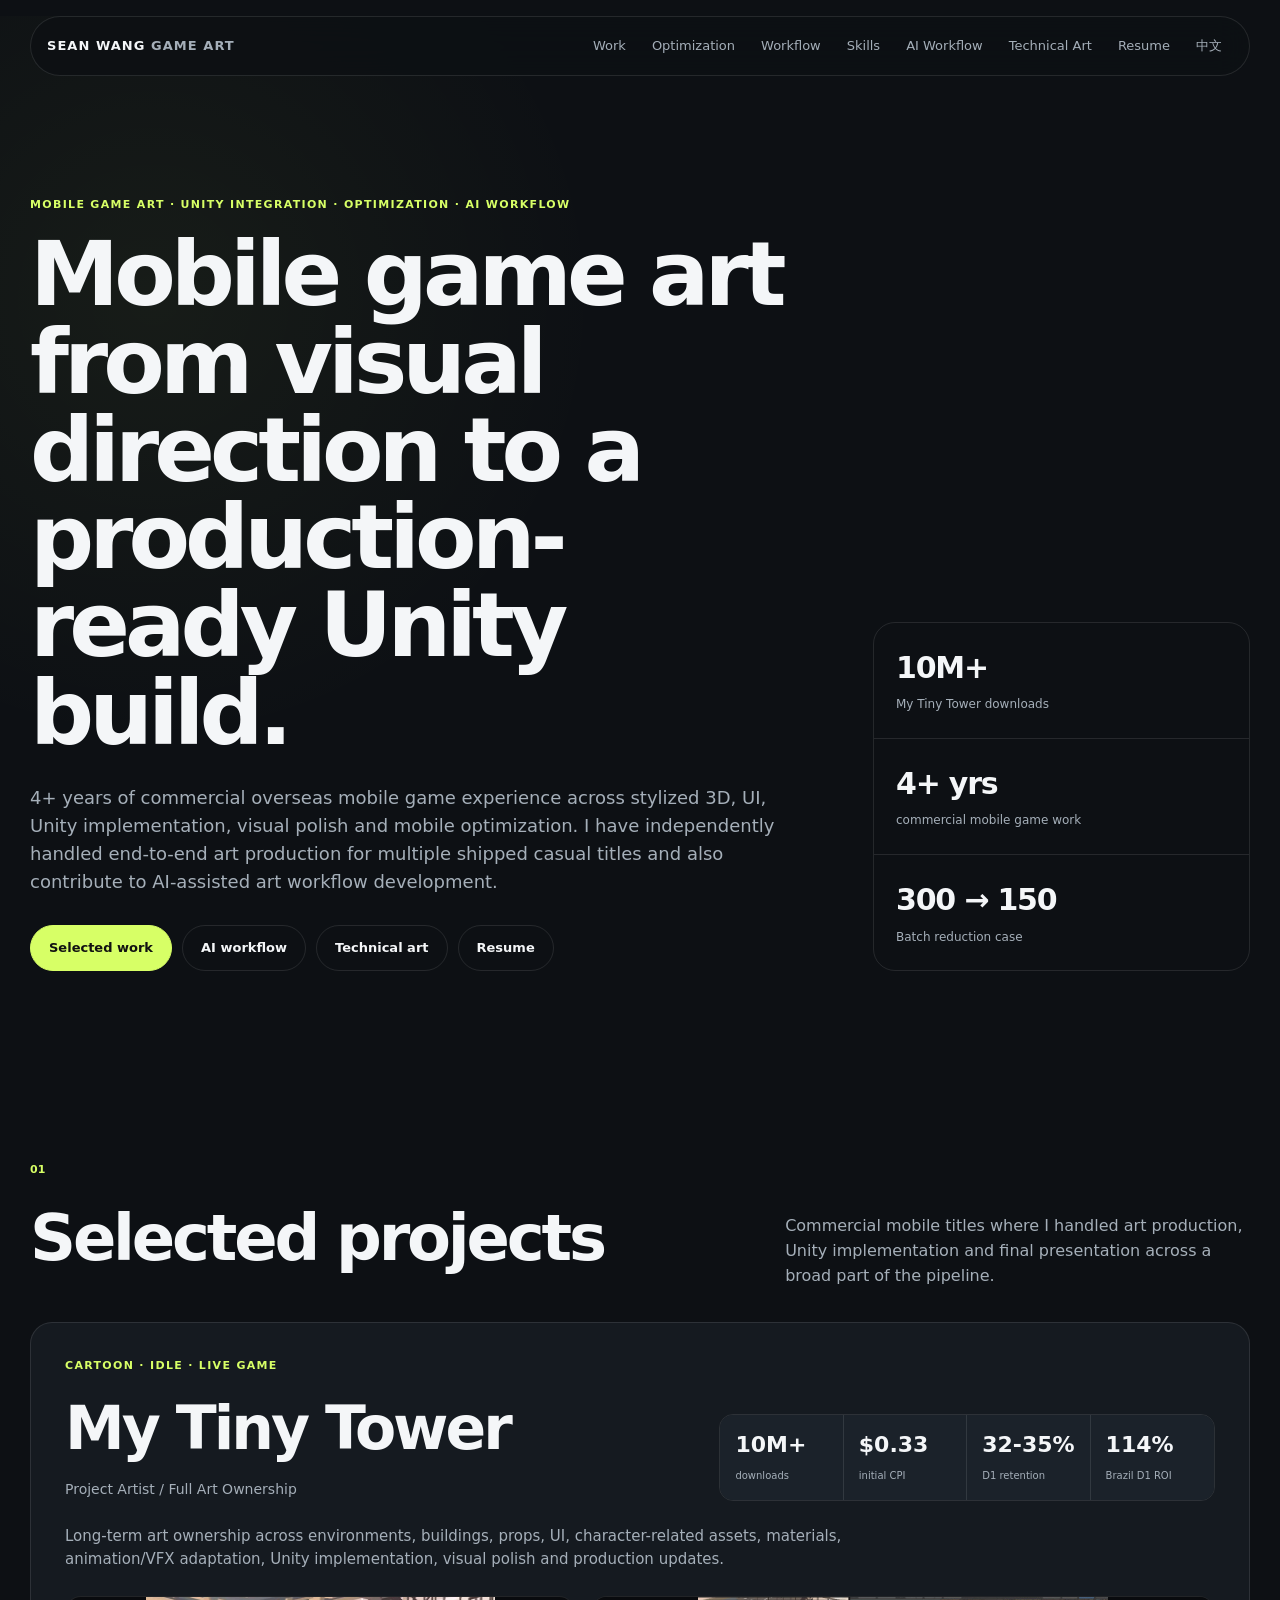
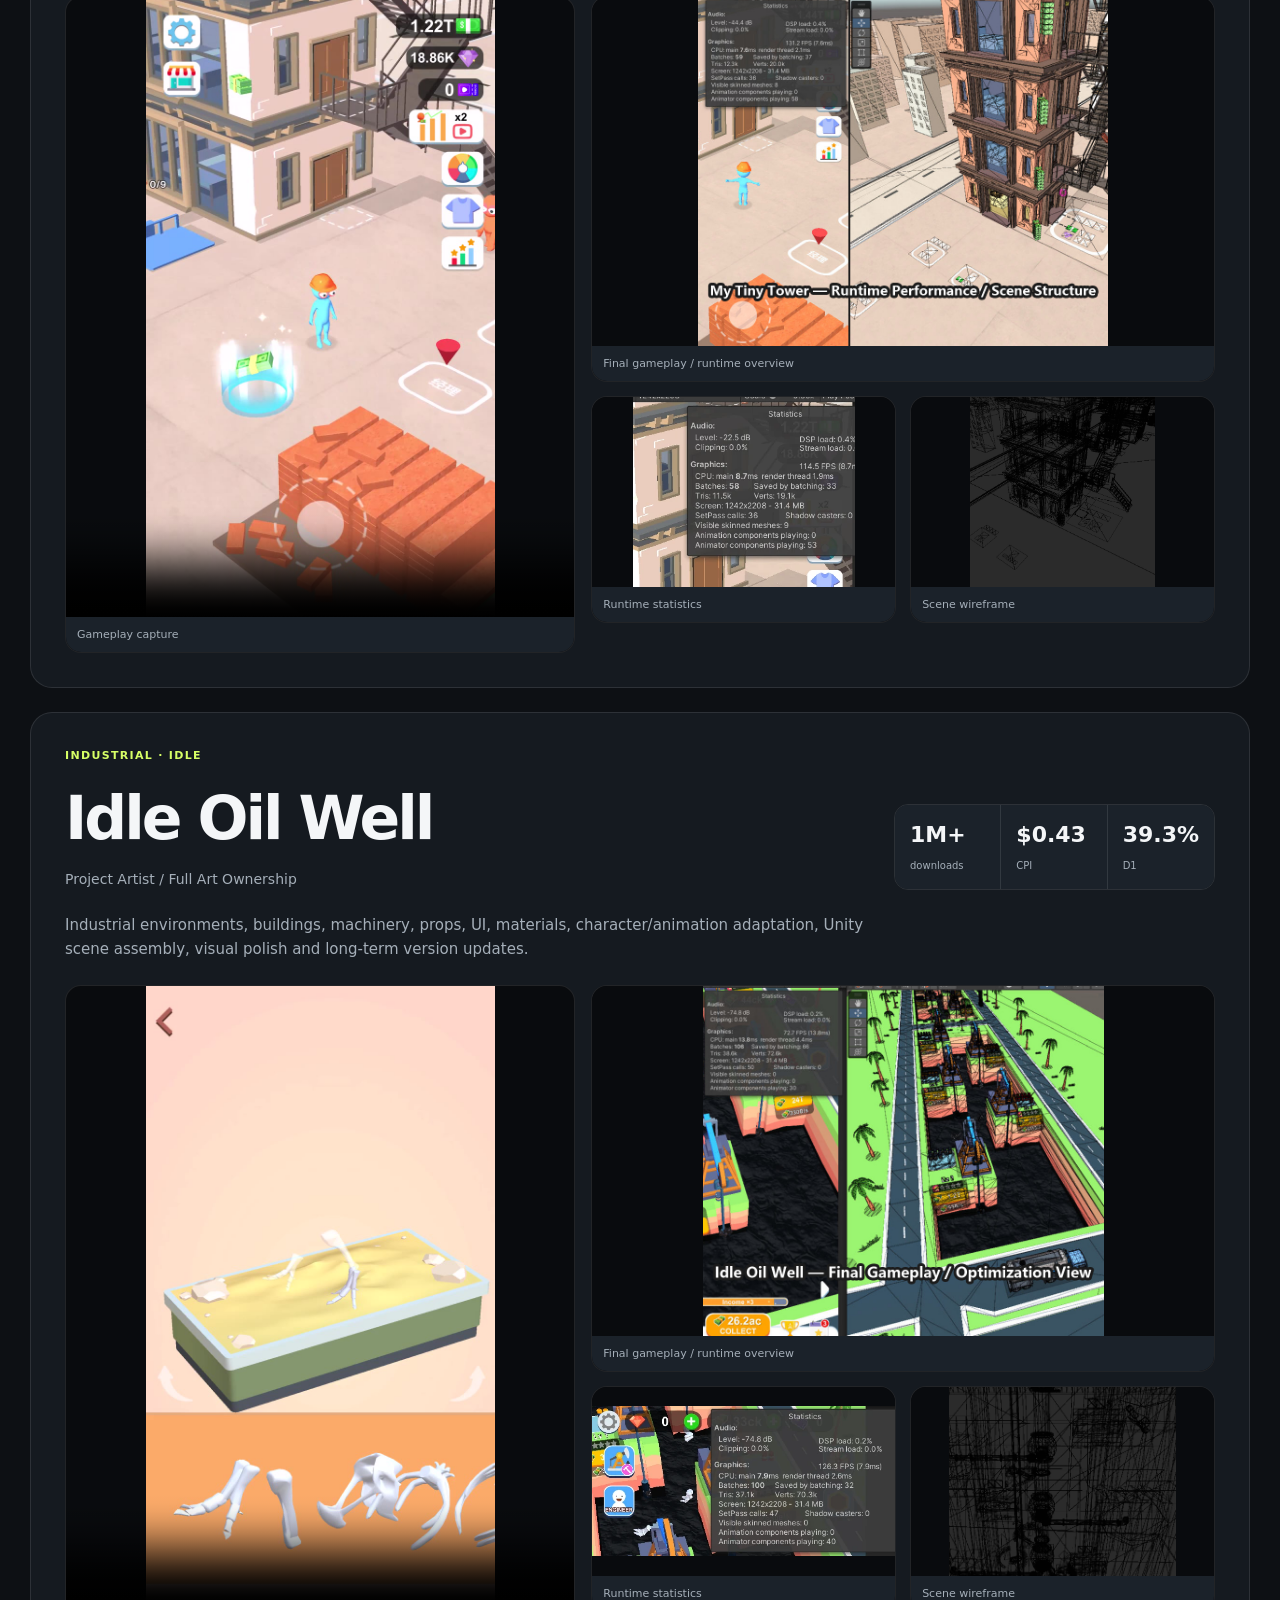
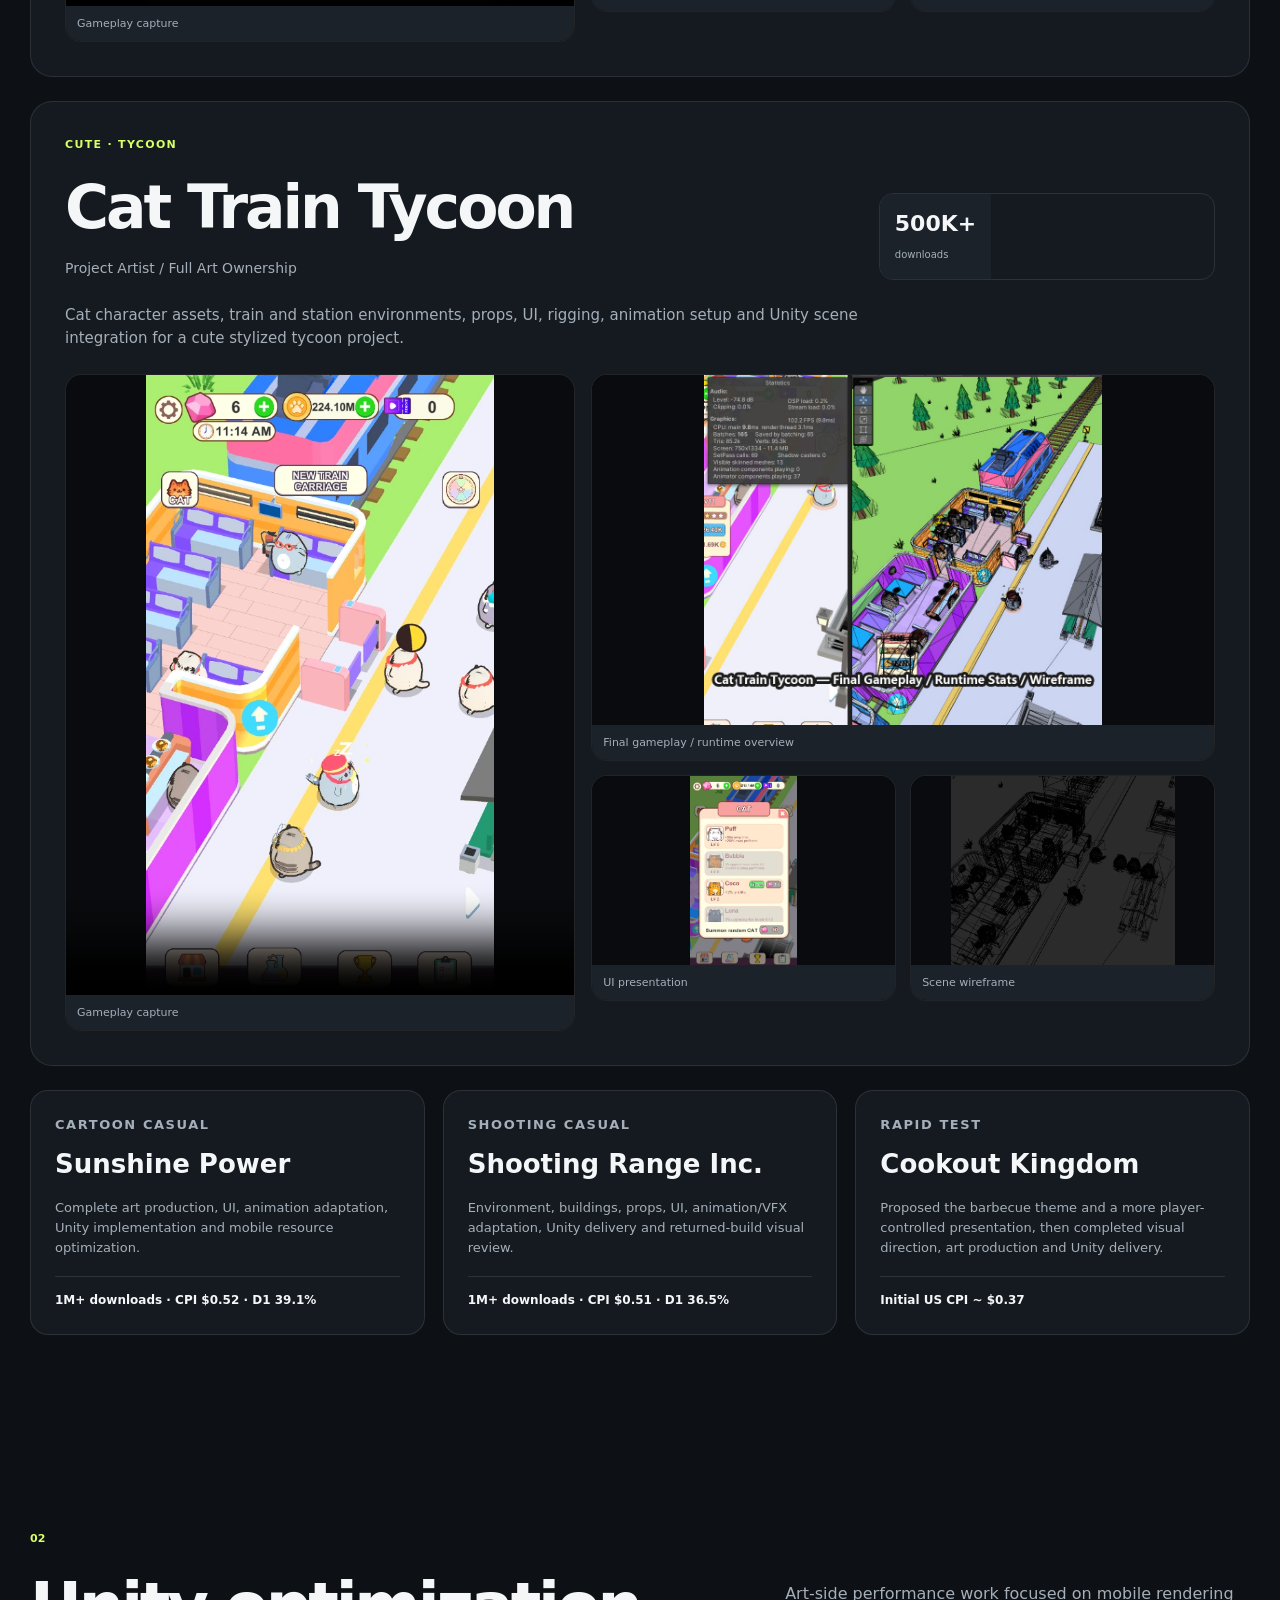
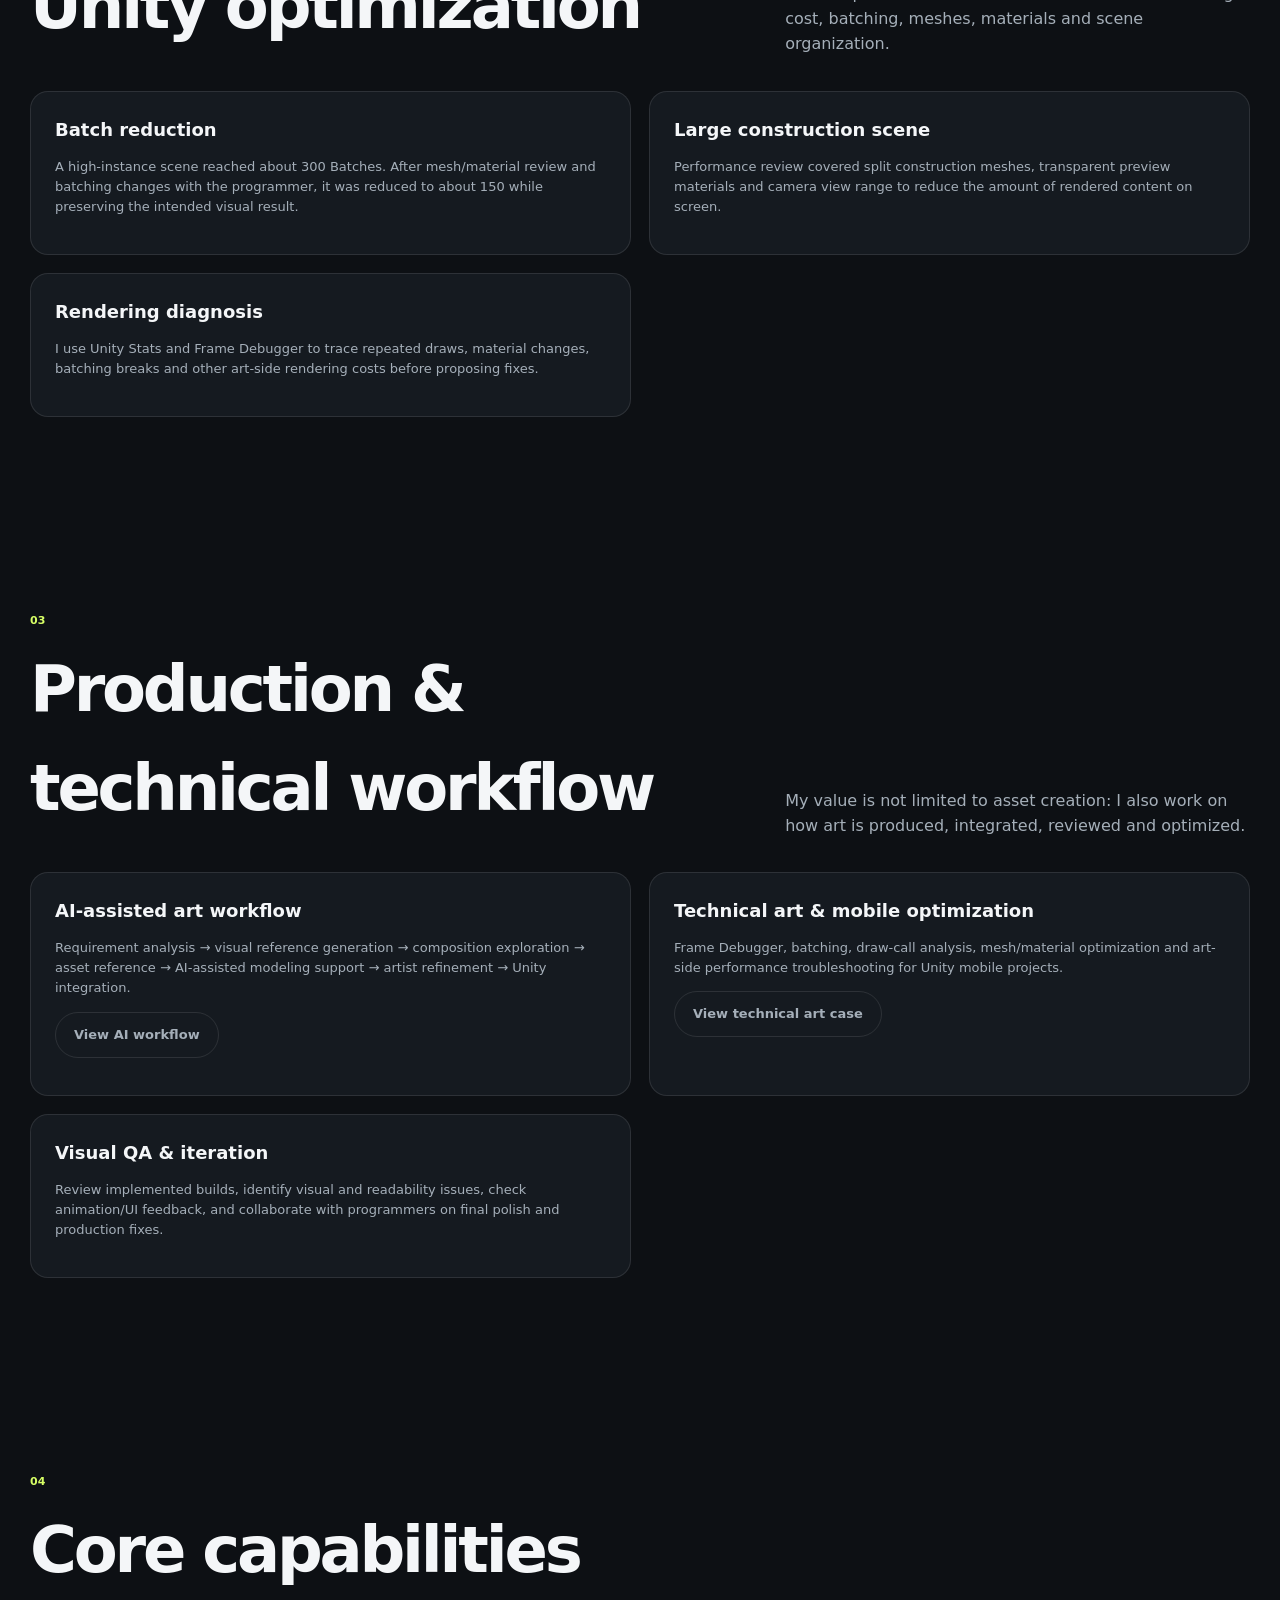
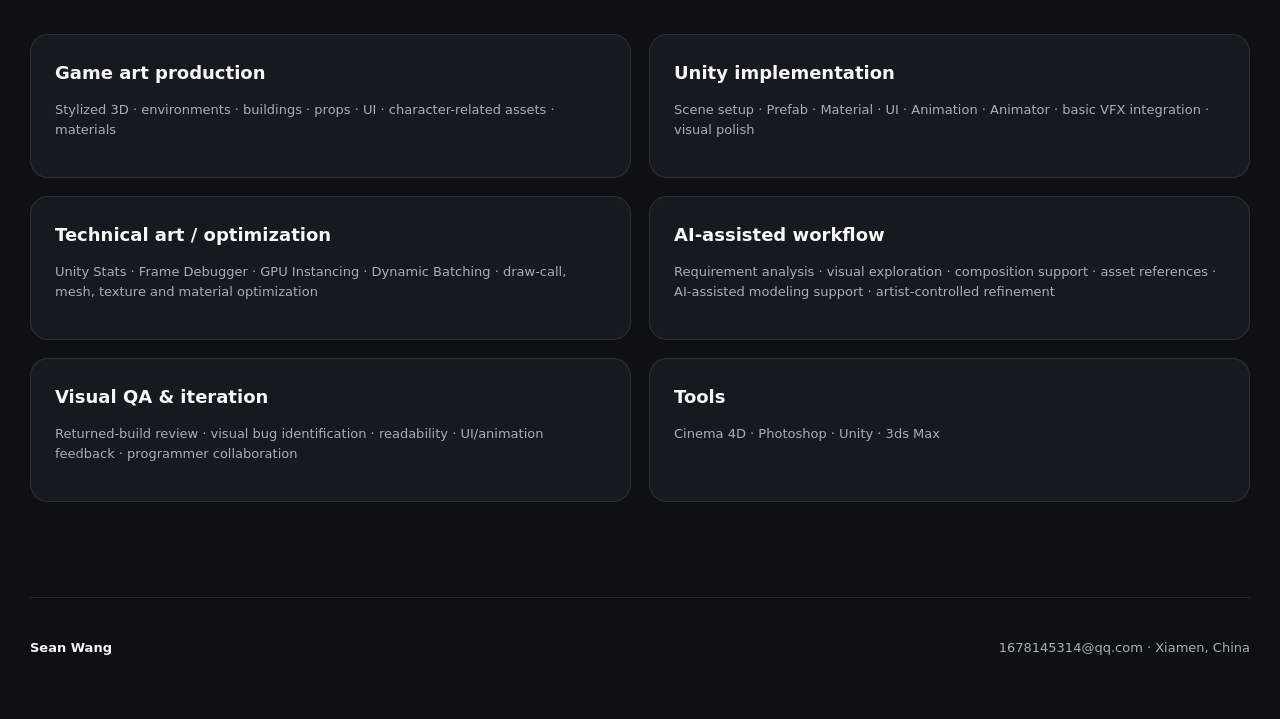
==== commit 0d498b79: "Upgrade portfolio positioning, AI workflow and technical art" ====
--- a/index.html
+++ b/index.html
@@ -3,9 +3,9 @@
 <head>
   <meta charset="UTF-8" />
   <meta name="viewport" content="width=device-width, initial-scale=1.0" />
-  <meta name="description" content="Sean Wang - Mobile Game Artist focused on stylized casual games, Unity implementation and mobile optimization." />
+  <meta name="description" content="Sean Wang - Mobile Game Artist specializing in stylized 3D, Unity integration, mobile optimization and AI-assisted art workflows for commercial casual games." />
   <meta name="theme-color" content="#0d1014" />
-  <title>Sean Wang - Mobile Game Artist</title>
+  <title>Sean Wang - Mobile Game Artist | Unity Integration, Optimization & AI Workflow</title>
   <link rel="stylesheet" href="styles.css" />
 </head>
 <body>
@@ -13,7 +13,8 @@
     <a class="brand" href="#top">SEAN WANG <span>GAME ART</span></a>
     <button class="menu-toggle" aria-label="Toggle navigation" aria-expanded="false"><span></span><span></span></button>
     <nav class="nav-links">
-      <a href="#work">Work</a><a href="#optimization">Optimization</a><a href="#skills">Skills</a>
+      <a href="#work">Work</a><a href="#optimization">Optimization</a><a href="#workflow">Workflow</a><a href="#skills">Skills</a>
+      <a href="ai-workflow.html">AI Workflow</a><a href="technical-art.html">Technical Art</a>
       <a href="Sean_Wang_3D_Game_Generalist_Resume.pdf" target="_blank" rel="noopener">Resume</a>
       <a href="https://xbin1678145314-spec.github.io/portfolio-cn/">中文</a>
     </nav>
@@ -22,10 +23,10 @@
   <main id="top">
     <section class="hero shell">
       <div class="hero-copy">
-        <p class="kicker">MOBILE GAME ART · UNITY · STYLIZED CASUAL GAMES</p>
-        <h1>Art production that reaches the final build.</h1>
-        <p class="lede">4+ years on overseas casual mobile games. I work across 3D environments, props, UI, materials, character setup, animation/VFX adaptation, Unity implementation and mobile optimization.</p>
-        <div class="hero-actions"><a class="btn primary" href="#work">Selected work</a><a class="btn" href="Sean_Wang_3D_Game_Generalist_Resume.pdf" target="_blank">Resume</a></div>
+        <p class="kicker">MOBILE GAME ART · UNITY INTEGRATION · OPTIMIZATION · AI WORKFLOW</p>
+        <h1>Mobile game art from visual direction to a production-ready Unity build.</h1>
+        <p class="lede">4+ years of commercial overseas mobile game experience across stylized 3D, UI, Unity implementation, visual polish and mobile optimization. I have independently handled end-to-end art production for multiple shipped casual titles and also contribute to AI-assisted art workflow development.</p>
+        <div class="hero-actions"><a class="btn primary" href="#work">Selected work</a><a class="btn" href="ai-workflow.html">AI workflow</a><a class="btn" href="technical-art.html">Technical art</a><a class="btn" href="Sean_Wang_3D_Game_Generalist_Resume.pdf" target="_blank">Resume</a></div>
       </div>
       <div class="hero-facts">
         <div><strong>10M+</strong><span>My Tiny Tower downloads</span></div>
@@ -35,14 +36,14 @@
     </section>
 
     <section class="section shell" id="work">
-      <div class="section-head"><div><span>01</span><h2>Selected projects</h2></div><p>Commercial mobile titles where I handled the art from production through Unity delivery.</p></div>
+      <div class="section-head"><div><span>01</span><h2>Selected projects</h2></div><p>Commercial mobile titles where I handled art production, Unity implementation and final presentation across a broad part of the pipeline.</p></div>
 
       <article class="project flagship">
         <div class="project-intro">
           <div><p class="eyebrow">CARTOON · IDLE · LIVE GAME</p><h3>My Tiny Tower</h3><p class="role">Project Artist / Full Art Ownership</p></div>
           <div class="kpis"><div><strong>10M+</strong><span>downloads</span></div><div><strong>$0.33</strong><span>initial CPI</span></div><div><strong>32-35%</strong><span>D1 retention</span></div><div><strong>114%</strong><span>Brazil D1 ROI</span></div></div>
         </div>
-        <p class="project-desc">Long-term art production and updates across environments, buildings, props, UI, character-related assets, materials, animation/VFX adaptation and Unity implementation.</p>
+        <p class="project-desc">Long-term art ownership across environments, buildings, props, UI, character-related assets, materials, animation/VFX adaptation, Unity implementation, visual polish and production updates.</p>
         <div class="media-feature">
           <figure class="video-card"><video controls muted playsinline preload="metadata" poster="assets/my-tiny-tower-gameplay-poster.jpg"><source src="assets/my-tiny-tower-gameplay.mp4" type="video/mp4"></video><figcaption>Gameplay capture</figcaption></figure>
           <div class="image-grid">
@@ -55,7 +56,7 @@
 
       <article class="project">
         <div class="project-intro"><div><p class="eyebrow">INDUSTRIAL · IDLE</p><h3>Idle Oil Well</h3><p class="role">Project Artist / Full Art Ownership</p></div><div class="kpis compact"><div><strong>1M+</strong><span>downloads</span></div><div><strong>$0.43</strong><span>CPI</span></div><div><strong>39.3%</strong><span>D1</span></div></div></div>
-        <p class="project-desc">Industrial environments, buildings, machinery, props, UI, materials, character/animation adaptation, Unity scene assembly and long-term version updates.</p>
+        <p class="project-desc">Industrial environments, buildings, machinery, props, UI, materials, character/animation adaptation, Unity scene assembly, visual polish and long-term version updates.</p>
         <div class="media-feature">
           <figure class="video-card"><video controls muted playsinline preload="metadata" poster="assets/idle-oil-gameplay-poster.jpg"><source src="assets/idle-oil-gameplay.mp4" type="video/mp4"></video><figcaption>Gameplay capture</figcaption></figure>
           <div class="image-grid">
@@ -68,7 +69,7 @@
 
       <article class="project">
         <div class="project-intro"><div><p class="eyebrow">CUTE · TYCOON</p><h3>Cat Train Tycoon</h3><p class="role">Project Artist / Full Art Ownership</p></div><div class="kpis compact"><div><strong>500K+</strong><span>downloads</span></div></div></div>
-        <p class="project-desc">Cat character assets, train and station environments, props, UI, rigging, animation setup and Unity scene integration.</p>
+        <p class="project-desc">Cat character assets, train and station environments, props, UI, rigging, animation setup and Unity scene integration for a cute stylized tycoon project.</p>
         <div class="media-feature">
           <figure class="video-card"><video controls muted playsinline preload="metadata" poster="assets/cat-train-gameplay.webp"><source src="assets/cat-train-gameplay.mp4" type="video/mp4"></video><figcaption>Gameplay capture</figcaption></figure>
           <div class="image-grid">
@@ -81,22 +82,39 @@
 
       <div class="secondary-grid">
         <article class="mini-project"><p class="eyebrow">CARTOON CASUAL</p><h3>Sunshine Power</h3><p>Complete art production, UI, animation adaptation, Unity implementation and mobile resource optimization.</p><div class="mini-kpi">1M+ downloads · CPI $0.52 · D1 39.1%</div></article>
-        <article class="mini-project"><p class="eyebrow">SHOOTING CASUAL</p><h3>Shooting Range Inc.</h3><p>Environment, buildings, props, UI, animation/VFX adaptation, Unity delivery and returned-build review.</p><div class="mini-kpi">1M+ downloads · CPI $0.51 · D1 36.5%</div></article>
+        <article class="mini-project"><p class="eyebrow">SHOOTING CASUAL</p><h3>Shooting Range Inc.</h3><p>Environment, buildings, props, UI, animation/VFX adaptation, Unity delivery and returned-build visual review.</p><div class="mini-kpi">1M+ downloads · CPI $0.51 · D1 36.5%</div></article>
         <article class="mini-project"><p class="eyebrow">RAPID TEST</p><h3>Cookout Kingdom</h3><p>Proposed the barbecue theme and a more player-controlled presentation, then completed visual direction, art production and Unity delivery.</p><div class="mini-kpi">Initial US CPI ~ $0.37</div></article>
       </div>
     </section>
 
     <section class="section shell" id="optimization">
-      <div class="section-head"><div><span>02</span><h2>Optimization</h2></div></div>
+      <div class="section-head"><div><span>02</span><h2>Unity optimization</h2></div><p>Art-side performance work focused on mobile rendering cost, batching, meshes, materials and scene organization.</p></div>
       <div class="case-grid">
-        <article><strong>Batch reduction</strong><p>A high-instance scene reached about 300 Batches. After mesh/material review and batching changes with the programmer, it was reduced to about 150.</p></article>
+        <article><strong>Batch reduction</strong><p>A high-instance scene reached about 300 Batches. After mesh/material review and batching changes with the programmer, it was reduced to about 150 while preserving the intended visual result.</p></article>
         <article><strong>Large construction scene</strong><p>Performance review covered split construction meshes, transparent preview materials and camera view range to reduce the amount of rendered content on screen.</p></article>
+        <article><strong>Rendering diagnosis</strong><p>I use Unity Stats and Frame Debugger to trace repeated draws, material changes, batching breaks and other art-side rendering costs before proposing fixes.</p></article>
+      </div>
+    </section>
+
+    <section class="section shell" id="workflow">
+      <div class="section-head"><div><span>03</span><h2>Production & technical workflow</h2></div><p>My value is not limited to asset creation: I also work on how art is produced, integrated, reviewed and optimized.</p></div>
+      <div class="case-grid">
+        <article><strong>AI-assisted art workflow</strong><p>Requirement analysis → visual reference generation → composition exploration → asset reference → AI-assisted modeling support → artist refinement → Unity integration.</p><p><a class="btn" href="ai-workflow.html">View AI workflow</a></p></article>
+        <article><strong>Technical art & mobile optimization</strong><p>Frame Debugger, batching, draw-call analysis, mesh/material optimization and art-side performance troubleshooting for Unity mobile projects.</p><p><a class="btn" href="technical-art.html">View technical art case</a></p></article>
+        <article><strong>Visual QA & iteration</strong><p>Review implemented builds, identify visual and readability issues, check animation/UI feedback, and collaborate with programmers on final polish and production fixes.</p></article>
       </div>
     </section>
 
     <section class="section shell" id="skills">
-      <div class="section-head"><div><span>03</span><h2>Skills</h2></div></div>
-      <div class="skills-grid"><div><strong>Art</strong><p>Stylized 3D · environments · buildings · props · UI · character-related assets · materials</p></div><div><strong>Unity</strong><p>Scene · Prefab · Material · UI · Animation · Animator · basic VFX integration</p></div><div><strong>Optimization</strong><p>Frame Debugger · GPU Instancing · Dynamic Batching · mesh / texture / asset-size control</p></div><div><strong>Tools</strong><p>Cinema 4D · Photoshop · Unity · 3ds Max</p></div></div>
+      <div class="section-head"><div><span>04</span><h2>Core capabilities</h2></div></div>
+      <div class="skills-grid">
+        <div><strong>Game art production</strong><p>Stylized 3D · environments · buildings · props · UI · character-related assets · materials</p></div>
+        <div><strong>Unity implementation</strong><p>Scene setup · Prefab · Material · UI · Animation · Animator · basic VFX integration · visual polish</p></div>
+        <div><strong>Technical art / optimization</strong><p>Unity Stats · Frame Debugger · GPU Instancing · Dynamic Batching · draw-call, mesh, texture and material optimization</p></div>
+        <div><strong>AI-assisted workflow</strong><p>Requirement analysis · visual exploration · composition support · asset references · AI-assisted modeling support · artist-controlled refinement</p></div>
+        <div><strong>Visual QA & iteration</strong><p>Returned-build review · visual bug identification · readability · UI/animation feedback · programmer collaboration</p></div>
+        <div><strong>Tools</strong><p>Cinema 4D · Photoshop · Unity · 3ds Max</p></div>
+      </div>
     </section>
 
     <footer class="shell"><strong>Sean Wang</strong><span>1678145314@qq.com · Xiamen, China</span></footer>
--- a/styles.css
+++ b/styles.css
@@ -1,193 +1 @@
-:root {
-  --bg: #0d1014;
-  --surface: #14181e;
-  --surface-2: #191f27;
-  --line: rgba(255,255,255,.10);
-  --text: #f4f6f8;
-  --muted: #a3adb8;
-  --muted-2: #727d89;
-  --accent: #d7ff66;
-  --accent-soft: rgba(215,255,102,.10);
-  --radius: 22px;
-  --max: 1220px;
-}
-
-* { box-sizing: border-box; }
-html { scroll-behavior: smooth; background: var(--bg); }
-body {
-  margin: 0;
-  color: var(--text);
-  background:
-    radial-gradient(circle at 12% 5%, rgba(215,255,102,.055), transparent 28rem),
-    radial-gradient(circle at 88% 18%, rgba(107,172,255,.05), transparent 30rem),
-    var(--bg);
-  font-family: Inter, ui-sans-serif, system-ui, -apple-system, BlinkMacSystemFont, "Segoe UI", sans-serif;
-  line-height: 1.65;
-}
-img, video { display: block; width: 100%; height: auto; }
-a { color: inherit; text-decoration: none; }
-button { font: inherit; }
-.shell { width: min(calc(100% - 40px), var(--max)); margin: 0 auto; }
-.section { padding: 104px 0; }
-
-.topbar {
-  position: sticky;
-  top: 14px;
-  z-index: 100;
-  margin-top: 16px;
-  min-height: 64px;
-  padding: 10px 12px 10px 18px;
-  display: flex;
-  align-items: center;
-  justify-content: space-between;
-  gap: 18px;
-  border: 1px solid var(--line);
-  border-radius: 999px;
-  background: rgba(13,16,20,.82);
-  backdrop-filter: blur(18px);
-}
-.brand { display: flex; align-items: baseline; gap: 9px; font-size: 13px; font-weight: 800; letter-spacing: .08em; }
-.brand span { color: var(--muted-2); font-size: 10px; }
-.nav-links { display: flex; align-items: center; gap: 2px; }
-.nav-links a { padding: 8px 11px; color: var(--muted); font-size: 12px; font-weight: 700; border-radius: 999px; }
-.nav-links a:hover { color: var(--text); background: rgba(255,255,255,.055); }
-.nav-links .nav-cta { color: #0f1209; background: var(--accent); }
-.menu-toggle { display: none; border: 0; background: none; padding: 10px; }
-.menu-toggle span { display: block; width: 20px; height: 2px; margin: 4px 0; background: var(--text); }
-
-.hero { min-height: 650px; padding-top: 128px; display: grid; grid-template-columns: minmax(0,1.35fr) minmax(280px,.65fr); gap: 54px; align-items: center; }
-.hero-copy, .hero-note, .project-head > *, .project-body > *, .section-head > * { min-width: 0; }
-.eyebrow { color: var(--accent); font-size: 11px; font-weight: 800; letter-spacing: .15em; text-transform: uppercase; }
-.hero h1, .section-head h2, .contact-card h2 { margin: 16px 0 0; letter-spacing: -.045em; line-height: 1.02; }
-.hero h1 { max-width: 900px; font-size: clamp(48px, 6.5vw, 90px); }
-.hero-lede { max-width: 760px; margin: 28px 0 0; color: var(--muted); font-size: clamp(16px, 1.5vw, 20px); }
-.hero-actions { display: flex; flex-wrap: wrap; gap: 10px; margin-top: 30px; }
-.button { min-height: 46px; padding: 0 18px; display: inline-flex; align-items: center; justify-content: center; border: 1px solid var(--line); border-radius: 999px; font-size: 13px; font-weight: 800; }
-.button:hover { background: rgba(255,255,255,.05); }
-.button.primary { color: #11140a; background: var(--accent); border-color: var(--accent); }
-.hero-note { padding: 28px; border: 1px solid var(--line); border-radius: var(--radius); background: linear-gradient(160deg, rgba(255,255,255,.045), rgba(255,255,255,.018)); }
-.note-label { display: block; color: var(--muted-2); font-size: 10px; font-weight: 800; letter-spacing: .12em; }
-.hero-note strong { display: block; margin-top: 16px; font-size: 25px; line-height: 1.2; }
-.hero-note p { color: var(--muted); font-size: 13px; }
-.note-meta { display: grid; gap: 6px; margin-top: 24px; padding-top: 18px; border-top: 1px solid var(--line); color: var(--muted-2); font-size: 11px; }
-
-.metrics-band { border-top: 1px solid var(--line); border-bottom: 1px solid var(--line); background: #11151a; }
-.metrics { display: grid; grid-template-columns: repeat(4, minmax(0,1fr)); }
-.metrics > div { min-height: 142px; padding: 28px; display: flex; flex-direction: column; justify-content: center; border-right: 1px solid var(--line); }
-.metrics > div:last-child { border-right: 0; }
-.metrics strong { font-size: clamp(30px, 3.8vw, 48px); line-height: 1; letter-spacing: -.04em; }
-.metrics span { margin-top: 9px; color: var(--muted); font-size: 11px; }
-
-.section-head { display: grid; grid-template-columns: minmax(0,1fr) minmax(280px,.6fr); gap: 40px; align-items: end; margin-bottom: 42px; }
-.section-head h2, .contact-card h2 { font-size: clamp(38px, 5vw, 68px); }
-.section-head p { margin: 0; color: var(--muted); font-size: 14px; }
-
-.project { margin-bottom: 28px; padding: 30px; border: 1px solid var(--line); border-radius: var(--radius); background: var(--surface); overflow: hidden; }
-.project-head { display: grid; grid-template-columns: minmax(0,1fr) minmax(320px,.72fr); gap: 32px; align-items: end; }
-.project-type { color: var(--muted-2); font-size: 10px; font-weight: 800; letter-spacing: .10em; }
-.project h3, .compact-project h3, .case-card h3 { margin: 12px 0 5px; letter-spacing: -.04em; line-height: 1.05; }
-.project h3 { font-size: clamp(38px, 4.5vw, 58px); }
-.role { margin: 0; color: var(--accent); font-size: 13px; font-weight: 700; }
-.kpis { display: grid; gap: 1px; overflow: hidden; border: 1px solid var(--line); border-radius: 14px; background: var(--line); }
-.kpis.four { grid-template-columns: repeat(4, minmax(0,1fr)); }
-.kpis.three { grid-template-columns: repeat(3, minmax(0,1fr)); }
-.kpis > div { padding: 14px; background: var(--surface-2); }
-.kpis strong, .single-kpi strong { display: block; font-size: 22px; letter-spacing: -.03em; }
-.kpis span, .single-kpi span { color: var(--muted); font-size: 10px; }
-.single-kpi { justify-self: end; min-width: 190px; padding: 16px 18px; border: 1px solid var(--line); border-radius: 14px; background: var(--surface-2); }
-
-.media-grid { margin-top: 26px; display: grid; gap: 14px; align-items: start; }
-.media-grid.two-col { grid-template-columns: repeat(2, minmax(0,1fr)); }
-.media-grid.three-col { grid-template-columns: repeat(3, minmax(0,1fr)); }
-.media-card { min-width: 0; margin: 0; overflow: hidden; border: 1px solid var(--line); border-radius: 16px; background: #090b0e; }
-.media-card img, .media-card video { width: 100%; max-height: 560px; object-fit: contain; background: #090b0e; }
-.media-card figcaption { padding: 10px 12px; border-top: 1px solid var(--line); color: var(--muted); font-size: 11px; background: #10141a; }
-.span-2 { grid-column: span 2; }
-
-.project-body { margin-top: 24px; padding-top: 22px; border-top: 1px solid var(--line); display: grid; gap: 30px; }
-.project-body.two-col { grid-template-columns: repeat(2, minmax(0,1fr)); }
-.project-body h4 { margin: 0 0 8px; font-size: 13px; }
-.project-body p { margin: 0; color: var(--muted); font-size: 13px; }
-
-.project-cards { display: grid; grid-template-columns: repeat(2, minmax(0,1fr)); gap: 18px; }
-.compact-project { min-width: 0; padding: 26px; border: 1px solid var(--line); border-radius: 18px; background: var(--surface); }
-.compact-project > span { color: var(--muted-2); font-size: 10px; font-weight: 800; letter-spacing: .1em; }
-.compact-project h3 { font-size: 30px; }
-.compact-project p { color: var(--muted); font-size: 13px; }
-.compact-project small { display: block; margin-top: 14px; color: var(--muted-2); font-size: 11px; }
-.accent-card { grid-column: 1 / -1; border-color: rgba(215,255,102,.25); background: linear-gradient(140deg, rgba(215,255,102,.055), var(--surface)); }
-.mini-kpis { display: flex; flex-wrap: wrap; gap: 8px; margin-top: 16px; }
-.mini-kpis b { padding: 7px 9px; border: 1px solid var(--line); border-radius: 999px; font-size: 11px; font-weight: 700; }
-
-.case-grid { display: grid; grid-template-columns: repeat(2, minmax(0,1fr)); gap: 18px; }
-.case-card { min-width: 0; padding: 30px; border: 1px solid var(--line); border-radius: 20px; background: var(--surface); }
-.case-index { color: var(--accent); font-size: 10px; font-weight: 800; letter-spacing: .12em; }
-.case-card h3 { font-size: 32px; }
-.case-card p { color: var(--muted); font-size: 13px; }
-.tag-row { display: flex; flex-wrap: wrap; gap: 7px; margin-top: 18px; }
-.tag-row span { padding: 6px 8px; border: 1px solid var(--line); border-radius: 7px; color: var(--muted); font-size: 10px; }
-
-.process-grid { display: grid; grid-template-columns: repeat(3, minmax(0,1fr)); border-top: 1px solid var(--line); border-left: 1px solid var(--line); }
-.process-grid > div { min-width: 0; min-height: 210px; padding: 26px; display: flex; flex-direction: column; border-right: 1px solid var(--line); border-bottom: 1px solid var(--line); }
-.process-grid b { color: var(--accent); font-size: 10px; letter-spacing: .1em; }
-.process-grid strong { margin-top: 42px; font-size: 20px; }
-.process-grid span { margin-top: 8px; color: var(--muted); font-size: 12px; }
-.skill-grid { display: grid; grid-template-columns: repeat(2, minmax(0,1fr)); gap: 18px; }
-.skill-grid > div { min-width: 0; padding: 26px; border-top: 1px solid var(--line); }
-.skill-grid h3 { margin: 0 0 8px; font-size: 22px; }
-.skill-grid p { margin: 0; color: var(--muted); font-size: 13px; }
-
-.contact-card { padding: 36px; display: grid; grid-template-columns: minmax(0,1fr) auto; gap: 34px; align-items: end; border: 1px solid var(--line); border-radius: 22px; background: linear-gradient(150deg, rgba(215,255,102,.06), var(--surface)); }
-.contact-card p { color: var(--muted); }
-.contact-links { display: grid; gap: 8px; text-align: right; font-size: 13px; }
-.contact-links a:hover { color: var(--accent); }
-.footer { padding: 0 0 34px; color: var(--muted-2); font-size: 11px; }
-
-.reveal { opacity: 0; transform: translateY(14px); transition: opacity .45s ease, transform .45s ease; }
-.reveal.visible { opacity: 1; transform: none; }
-
-@media (max-width: 980px) {
-  .hero, .section-head, .project-head, .contact-card { grid-template-columns: 1fr; }
-  .hero { min-height: auto; padding-top: 100px; }
-  .hero-note { max-width: 560px; }
-  .metrics { grid-template-columns: repeat(2, minmax(0,1fr)); }
-  .metrics > div:nth-child(2) { border-right: 0; }
-  .metrics > div:nth-child(-n+2) { border-bottom: 1px solid var(--line); }
-  .single-kpi { justify-self: start; }
-  .kpis.four { grid-template-columns: repeat(2, minmax(0,1fr)); }
-  .media-grid.three-col { grid-template-columns: repeat(2, minmax(0,1fr)); }
-  .process-grid { grid-template-columns: repeat(2, minmax(0,1fr)); }
-}
-
-@media (max-width: 760px) {
-  .shell { width: min(calc(100% - 24px), var(--max)); }
-  .section { padding: 76px 0; }
-  .topbar { border-radius: 18px; }
-  .menu-toggle { display: block; }
-  .nav-links { display: none; position: absolute; left: 0; right: 0; top: calc(100% + 8px); padding: 10px; flex-direction: column; align-items: stretch; border: 1px solid var(--line); border-radius: 16px; background: #11151a; }
-  .nav-links.open { display: flex; }
-  .nav-links a { padding: 11px 12px; }
-  .hero { grid-template-columns: 1fr; gap: 28px; padding-top: 80px; }
-  .hero h1 { font-size: clamp(42px, 13vw, 64px); }
-  .project { padding: 20px; }
-  .media-grid.two-col, .media-grid.three-col, .project-body.two-col, .project-cards, .case-grid, .skill-grid { grid-template-columns: 1fr; }
-  .span-2, .accent-card { grid-column: auto; }
-  .kpis.three, .kpis.four { grid-template-columns: repeat(2, minmax(0,1fr)); }
-  .media-card img, .media-card video { max-height: none; }
-  .process-grid { grid-template-columns: 1fr; }
-  .contact-links { text-align: left; }
-}
-
-@media (max-width: 520px) {
-  .metrics { grid-template-columns: 1fr; }
-  .metrics > div { border-right: 0; border-bottom: 1px solid var(--line); }
-  .metrics > div:last-child { border-bottom: 0; }
-  .kpis.three, .kpis.four { grid-template-columns: 1fr; }
-  .hero-actions { align-items: stretch; }
-  .button { width: 100%; }
-}
-
-@media (prefers-reduced-motion: reduce) {
-  html { scroll-behavior: auto; }
-  .reveal { opacity: 1; transform: none; transition: none; }
-}
+:root{--bg:#0d1014;--surface:#151a20;--surface2:#1b222a;--line:rgba(255,255,255,.1);--text:#f4f6f8;--muted:#a5afb9;--accent:#d7ff66;--max:1220px;--r:22px}*{box-sizing:border-box}html{scroll-behavior:smooth;background:var(--bg)}body{margin:0;background:radial-gradient(circle at 12% 4%,rgba(215,255,102,.05),transparent 28rem),var(--bg);color:var(--text);font-family:Inter,system-ui,-apple-system,"Segoe UI",sans-serif;line-height:1.55}a{color:inherit;text-decoration:none}img,video{display:block;width:100%;max-width:100%}.shell{width:min(calc(100% - 40px),var(--max));margin-inline:auto}.topbar{position:sticky;top:16px;z-index:20;margin-top:16px;min-height:60px;padding:0 16px;display:flex;align-items:center;justify-content:space-between;border:1px solid var(--line);border-radius:999px;background:rgba(13,16,20,.88);backdrop-filter:blur(16px)}.brand{font-size:13px;font-weight:800;letter-spacing:.08em}.brand span{color:var(--muted);font-weight:600}.nav-links{display:flex;gap:4px;align-items:center}.nav-links a{padding:9px 11px;border-radius:999px;color:var(--muted);font-size:13px}.nav-links a:hover{background:rgba(255,255,255,.06);color:var(--text)}.menu-toggle{display:none;background:none;border:0}.hero{padding:120px 0 90px;display:grid;grid-template-columns:1.35fr .65fr;gap:60px;align-items:end}.kicker,.eyebrow{margin:0;color:var(--accent);font-size:11px;font-weight:800;letter-spacing:.12em;text-transform:uppercase}.hero h1{font-size:clamp(52px,7vw,96px);line-height:.98;letter-spacing:-.055em;margin:18px 0 26px;max-width:900px}.lede{max-width:760px;color:var(--muted);font-size:18px}.hero-actions{display:flex;gap:10px;margin-top:30px}.btn{display:inline-flex;align-items:center;justify-content:center;min-height:46px;padding:0 18px;border:1px solid var(--line);border-radius:999px;font-weight:700;font-size:13px}.btn.primary{background:var(--accent);border-color:var(--accent);color:#111}.hero-facts{display:grid;border:1px solid var(--line);border-radius:var(--r);overflow:hidden}.hero-facts div{padding:22px;border-bottom:1px solid var(--line)}.hero-facts div:last-child{border-bottom:0}.hero-facts strong{display:block;font-size:30px;letter-spacing:-.04em}.hero-facts span{font-size:12px;color:var(--muted)}.section{padding:95px 0}.section-head{display:grid;grid-template-columns:1fr .65fr;gap:40px;align-items:end;margin-bottom:34px}.section-head span{color:var(--accent);font-size:11px;font-weight:800}.section-head h2{font-size:clamp(38px,5vw,68px);margin:8px 0 0;letter-spacing:-.05em}.section-head p{margin:0;color:var(--muted)}.project{padding:34px;border:1px solid var(--line);border-radius:var(--r);background:var(--surface);margin-bottom:24px;overflow:hidden}.project-intro{display:grid;grid-template-columns:1fr auto;gap:30px;align-items:end}.project h3{font-size:clamp(36px,4.8vw,60px);margin:8px 0 4px;letter-spacing:-.05em}.role{margin:0;color:var(--muted);font-size:14px}.project-desc{max-width:840px;color:var(--muted);font-size:15px;margin:24px 0}.kpis{display:grid;grid-template-columns:repeat(4,minmax(100px,1fr));border:1px solid var(--line);border-radius:14px;overflow:hidden}.kpis.compact{grid-template-columns:repeat(3,minmax(100px,1fr))}.kpis div{padding:13px 15px;background:var(--surface2);border-right:1px solid var(--line)}.kpis div:last-child{border-right:0}.kpis strong{display:block;font-size:22px}.kpis span{font-size:10px;color:var(--muted)}.media-feature{display:grid;grid-template-columns:.9fr 1.1fr;gap:16px;align-items:start}.video-card,.image-grid figure{margin:0;border:1px solid var(--line);border-radius:16px;overflow:hidden;background:#090b0e}.video-card video{aspect-ratio:9/16;object-fit:contain;max-height:620px}.image-grid{display:grid;grid-template-columns:repeat(2,minmax(0,1fr));gap:14px}.image-grid figure:first-child{grid-column:1/-1}.image-grid img{aspect-ratio:16/10;object-fit:contain;background:#090b0e}.image-grid figure:first-child img{aspect-ratio:16/9}figcaption{padding:9px 11px;font-size:11px;color:var(--muted);background:var(--surface2)}.secondary-grid{display:grid;grid-template-columns:repeat(3,1fr);gap:18px}.mini-project,.case-grid article,.skills-grid>div{padding:24px;border:1px solid var(--line);border-radius:18px;background:var(--surface)}.mini-project h3{font-size:26px;margin:9px 0}.mini-project p,.case-grid p,.skills-grid p{color:var(--muted);font-size:13px}.mini-kpi{margin-top:18px;padding-top:14px;border-top:1px solid var(--line);font-size:12px;font-weight:700}.case-grid{display:grid;grid-template-columns:repeat(2,1fr);gap:18px}.case-grid strong,.skills-grid strong{font-size:18px}.skills-grid{display:grid;grid-template-columns:repeat(2,1fr);gap:18px}footer{padding:40px 0 60px;border-top:1px solid var(--line);display:flex;justify-content:space-between;color:var(--muted);font-size:13px}footer strong{color:var(--text)}@media(max-width:900px){.nav-links{display:none;position:absolute;top:68px;right:0;flex-direction:column;align-items:stretch;padding:10px;background:var(--surface);border:1px solid var(--line);border-radius:14px}.nav-links.open{display:flex}.menu-toggle{display:block;width:42px;height:42px;position:relative}.menu-toggle span{position:absolute;left:10px;right:10px;height:2px;background:var(--text)}.menu-toggle span:first-child{top:15px}.menu-toggle span:last-child{top:24px}.hero,.section-head,.project-intro,.media-feature{grid-template-columns:1fr}.hero{padding-top:80px}.project-intro{align-items:start}.kpis,.kpis.compact{grid-template-columns:repeat(2,1fr)}.secondary-grid{grid-template-columns:1fr}.image-grid{grid-template-columns:1fr}.image-grid figure:first-child{grid-column:auto}.video-card video{aspect-ratio:16/9;max-height:none}.case-grid,.skills-grid{grid-template-columns:1fr}}@media(max-width:560px){.shell{width:min(calc(100% - 24px),var(--max))}.hero h1{font-size:48px}.project{padding:20px}.kpis,.kpis.compact{grid-template-columns:1fr}.kpis div{border-right:0;border-bottom:1px solid var(--line)}.kpis div:last-child{border-bottom:0}.hero-actions{flex-wrap:wrap}footer{flex-direction:column;gap:6px}}
